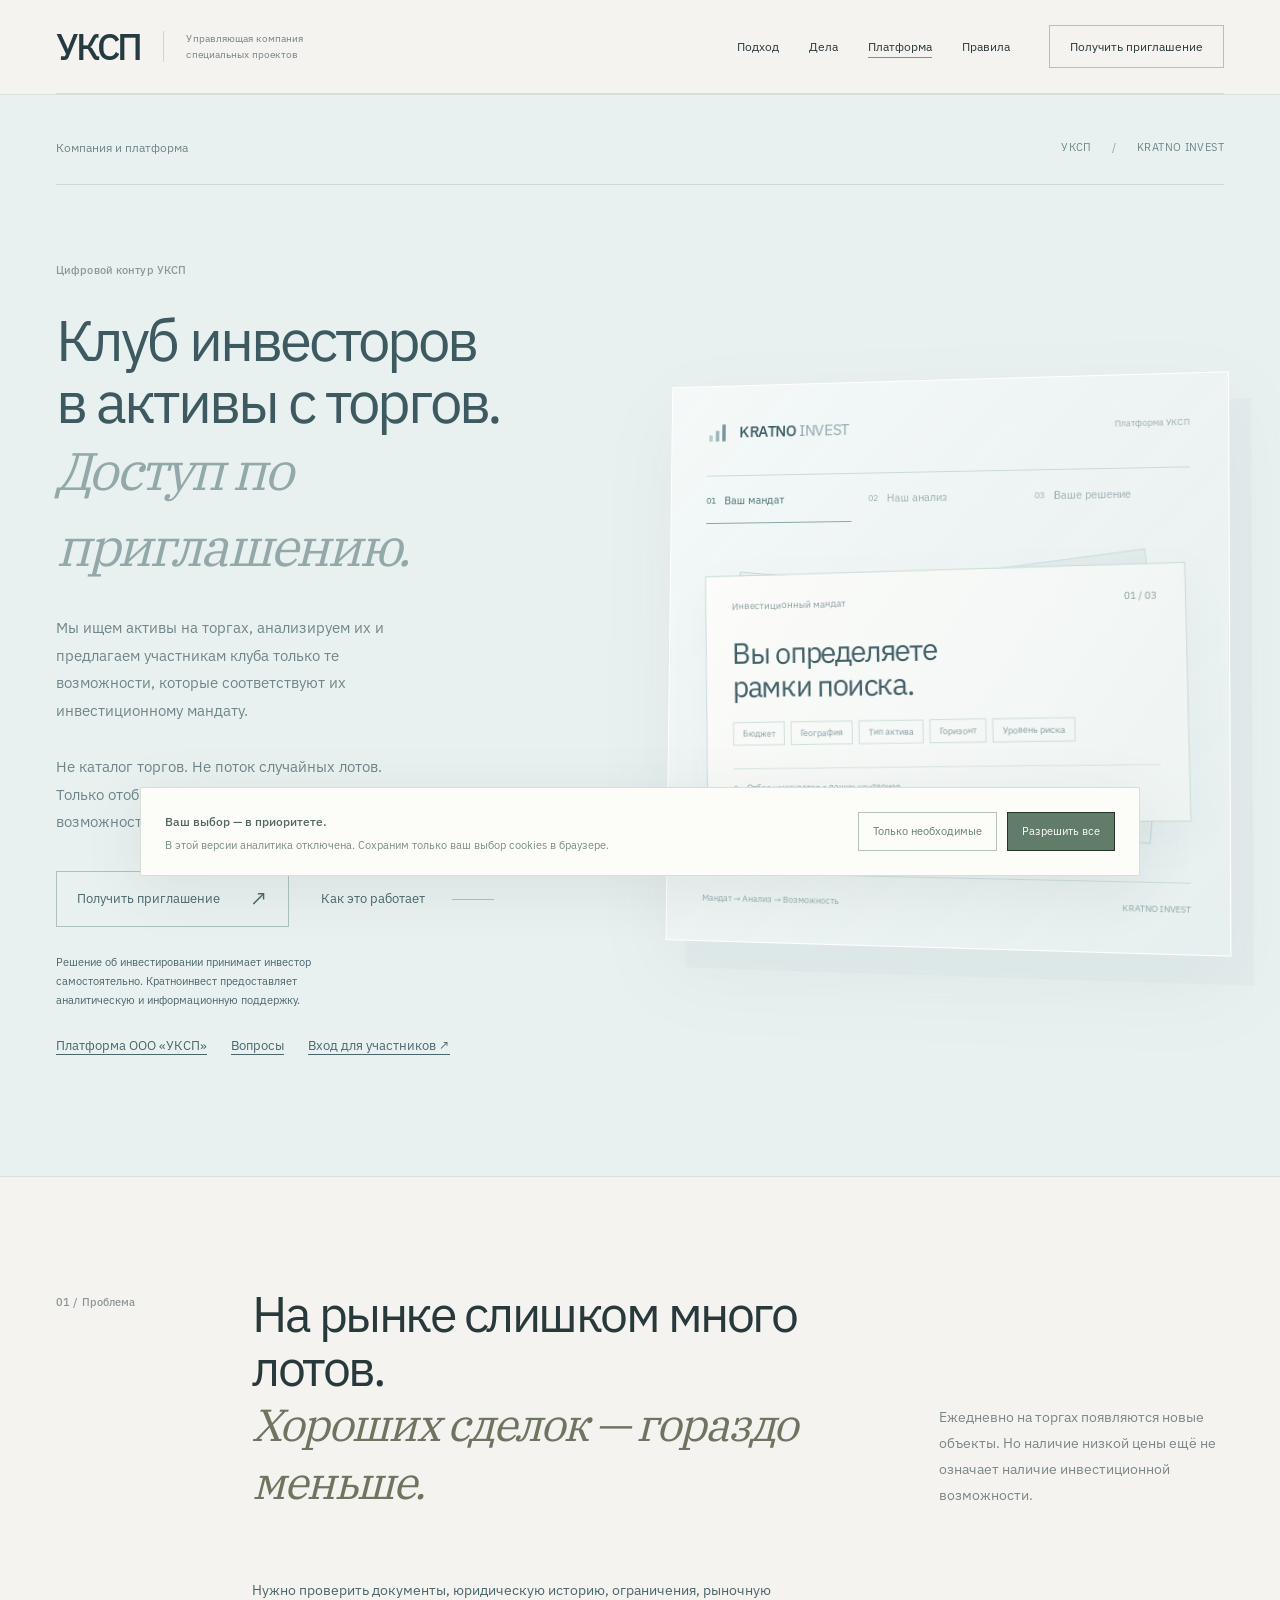
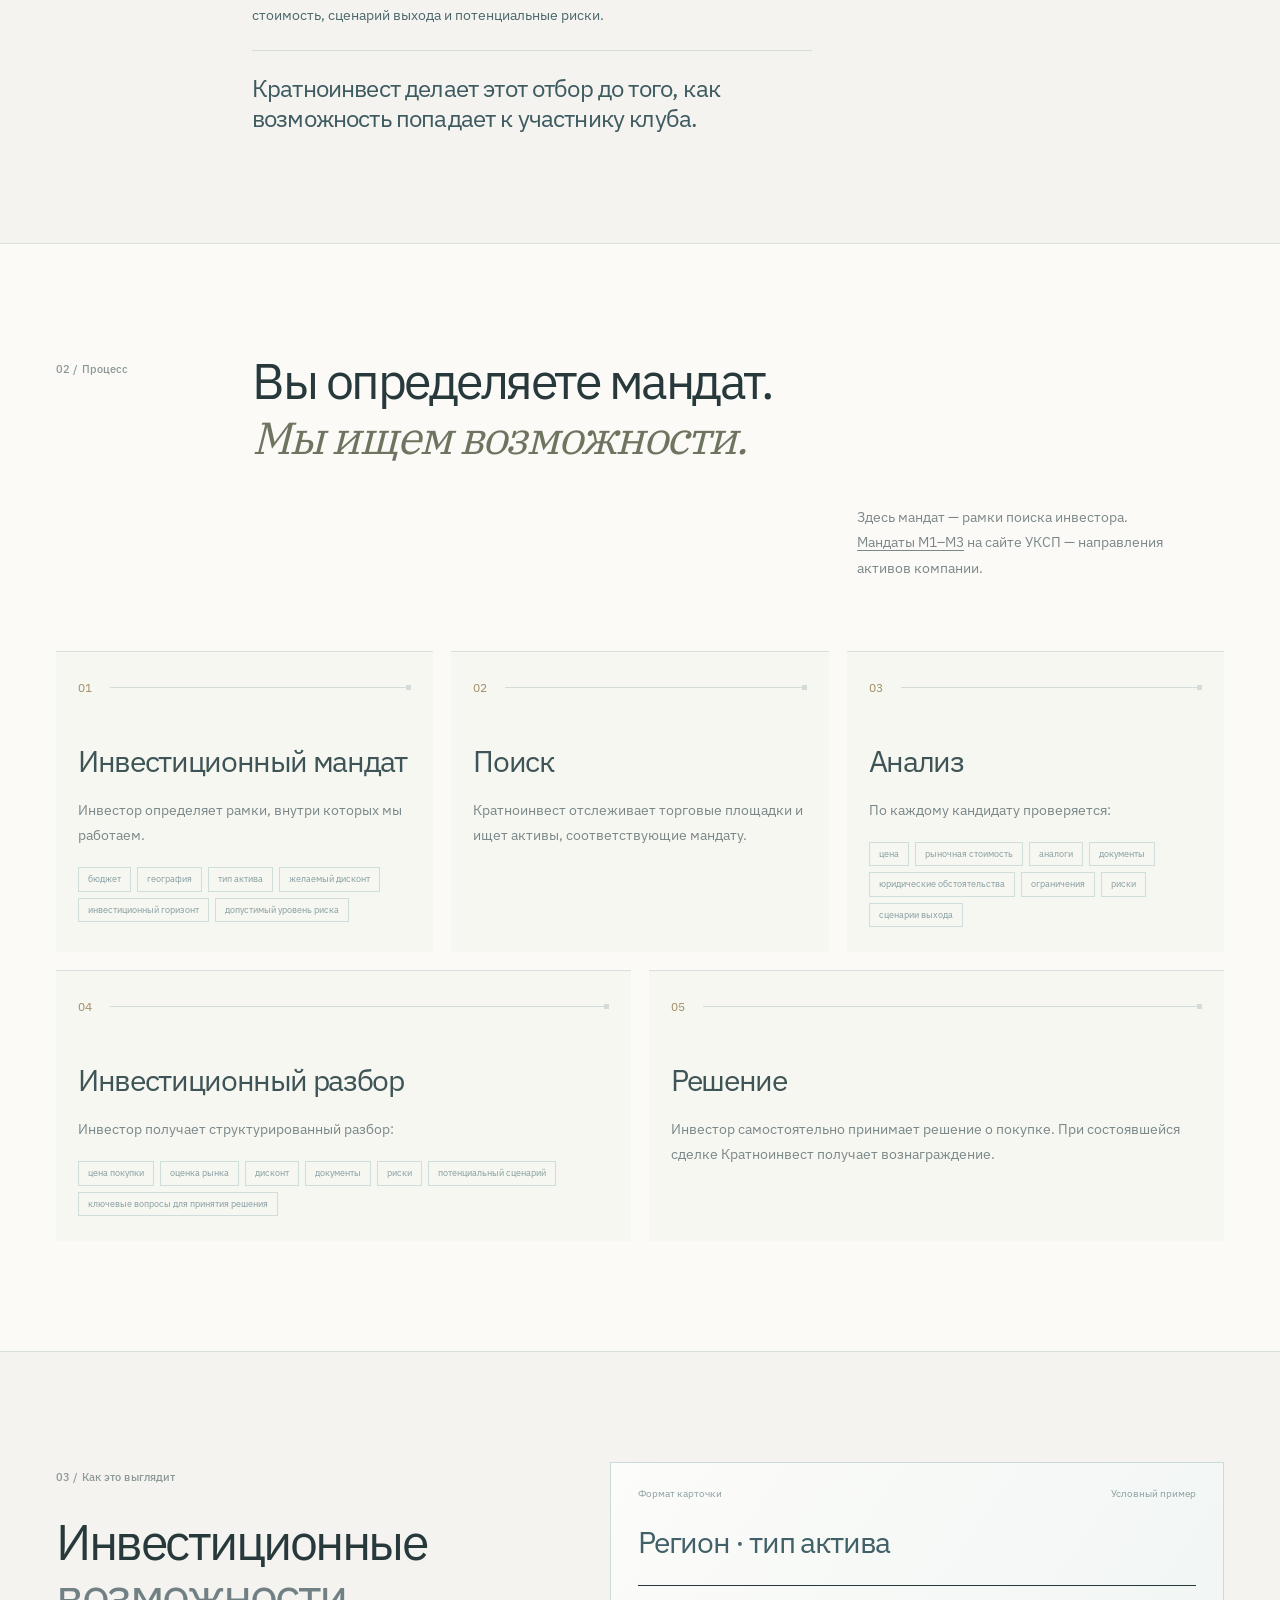
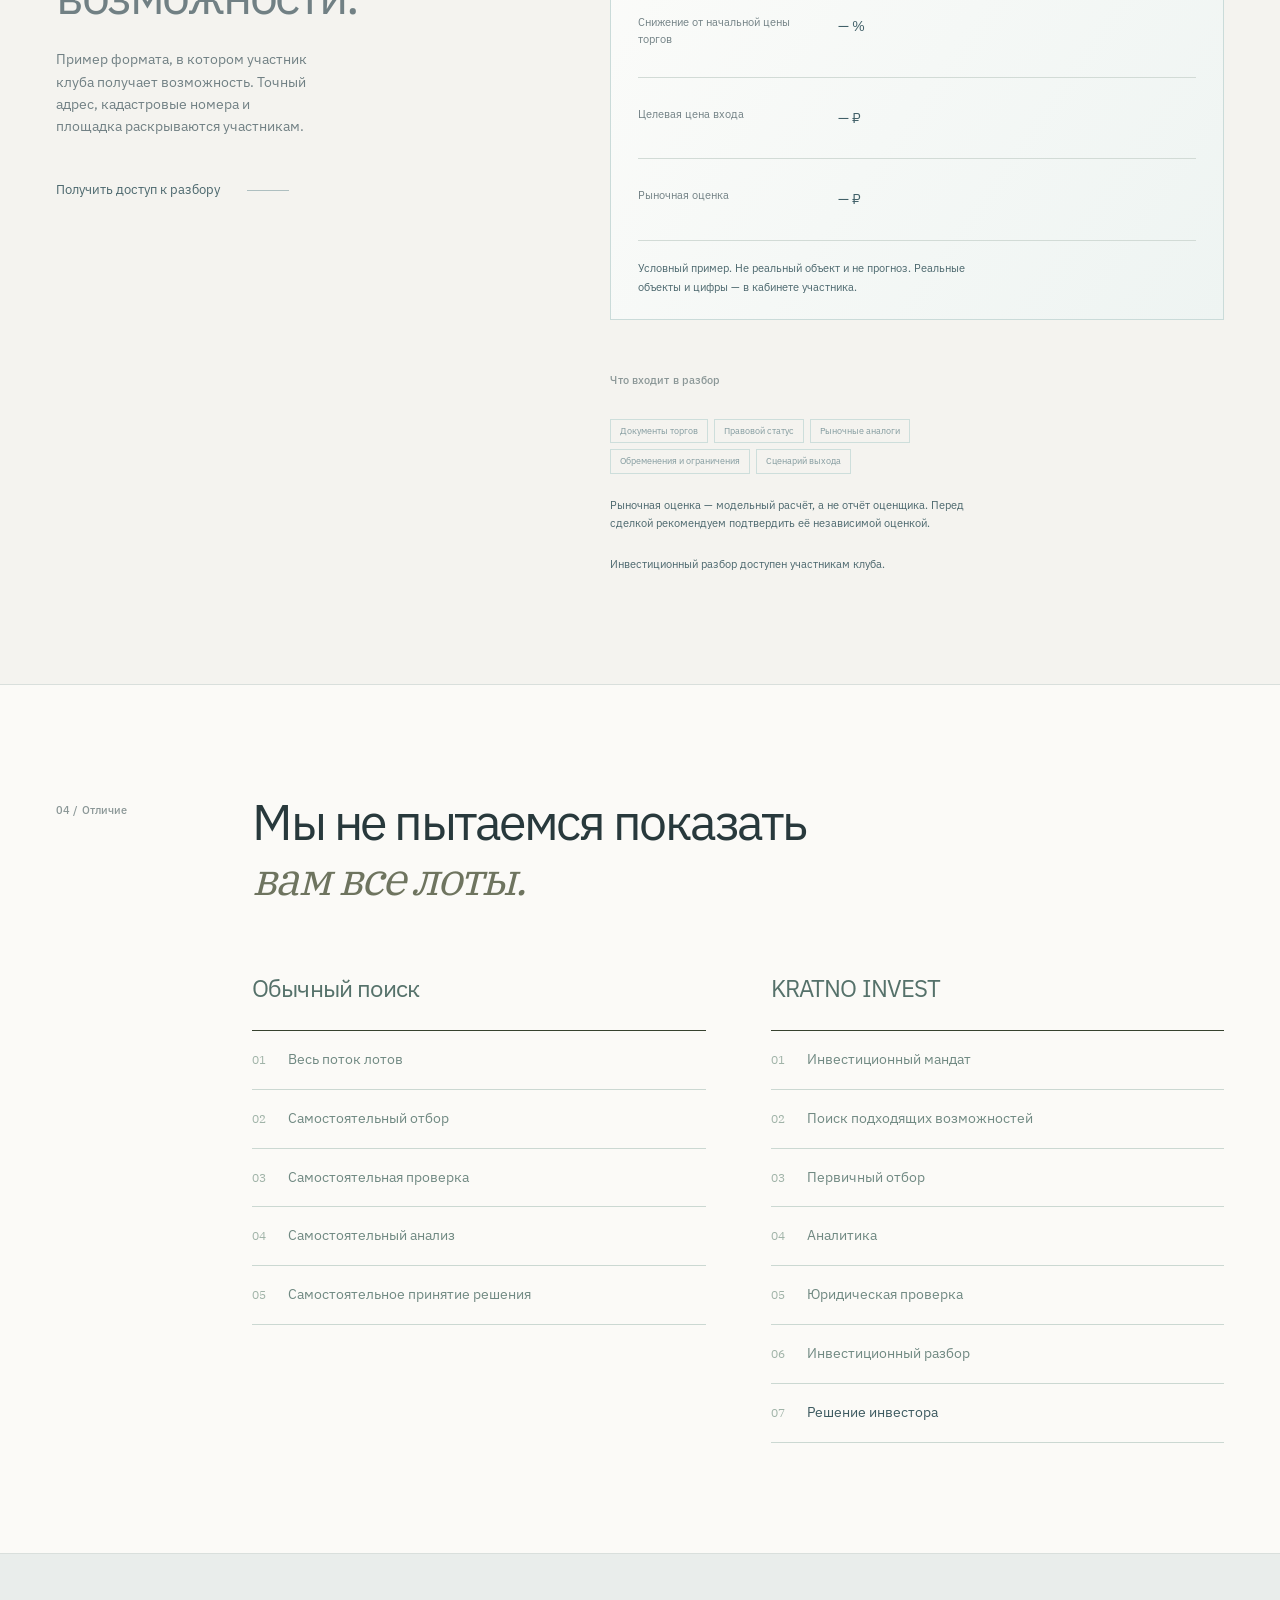
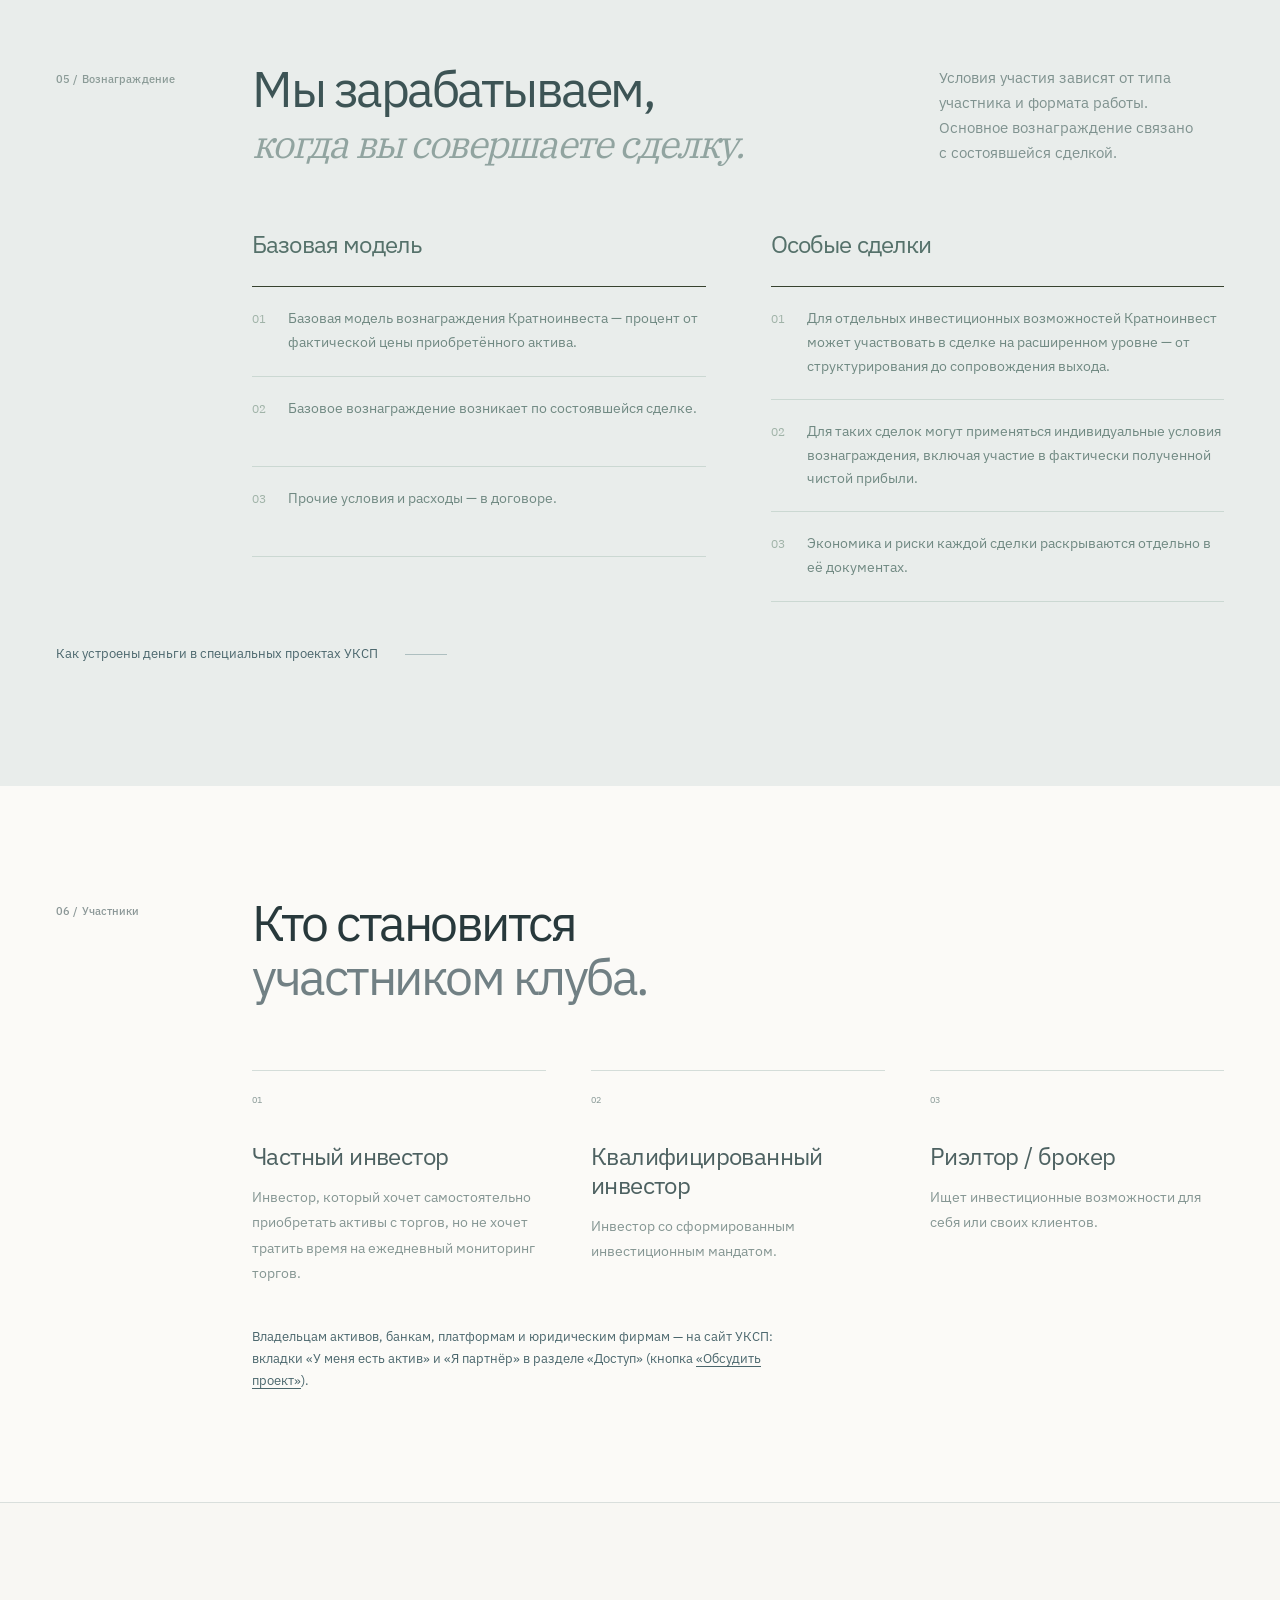
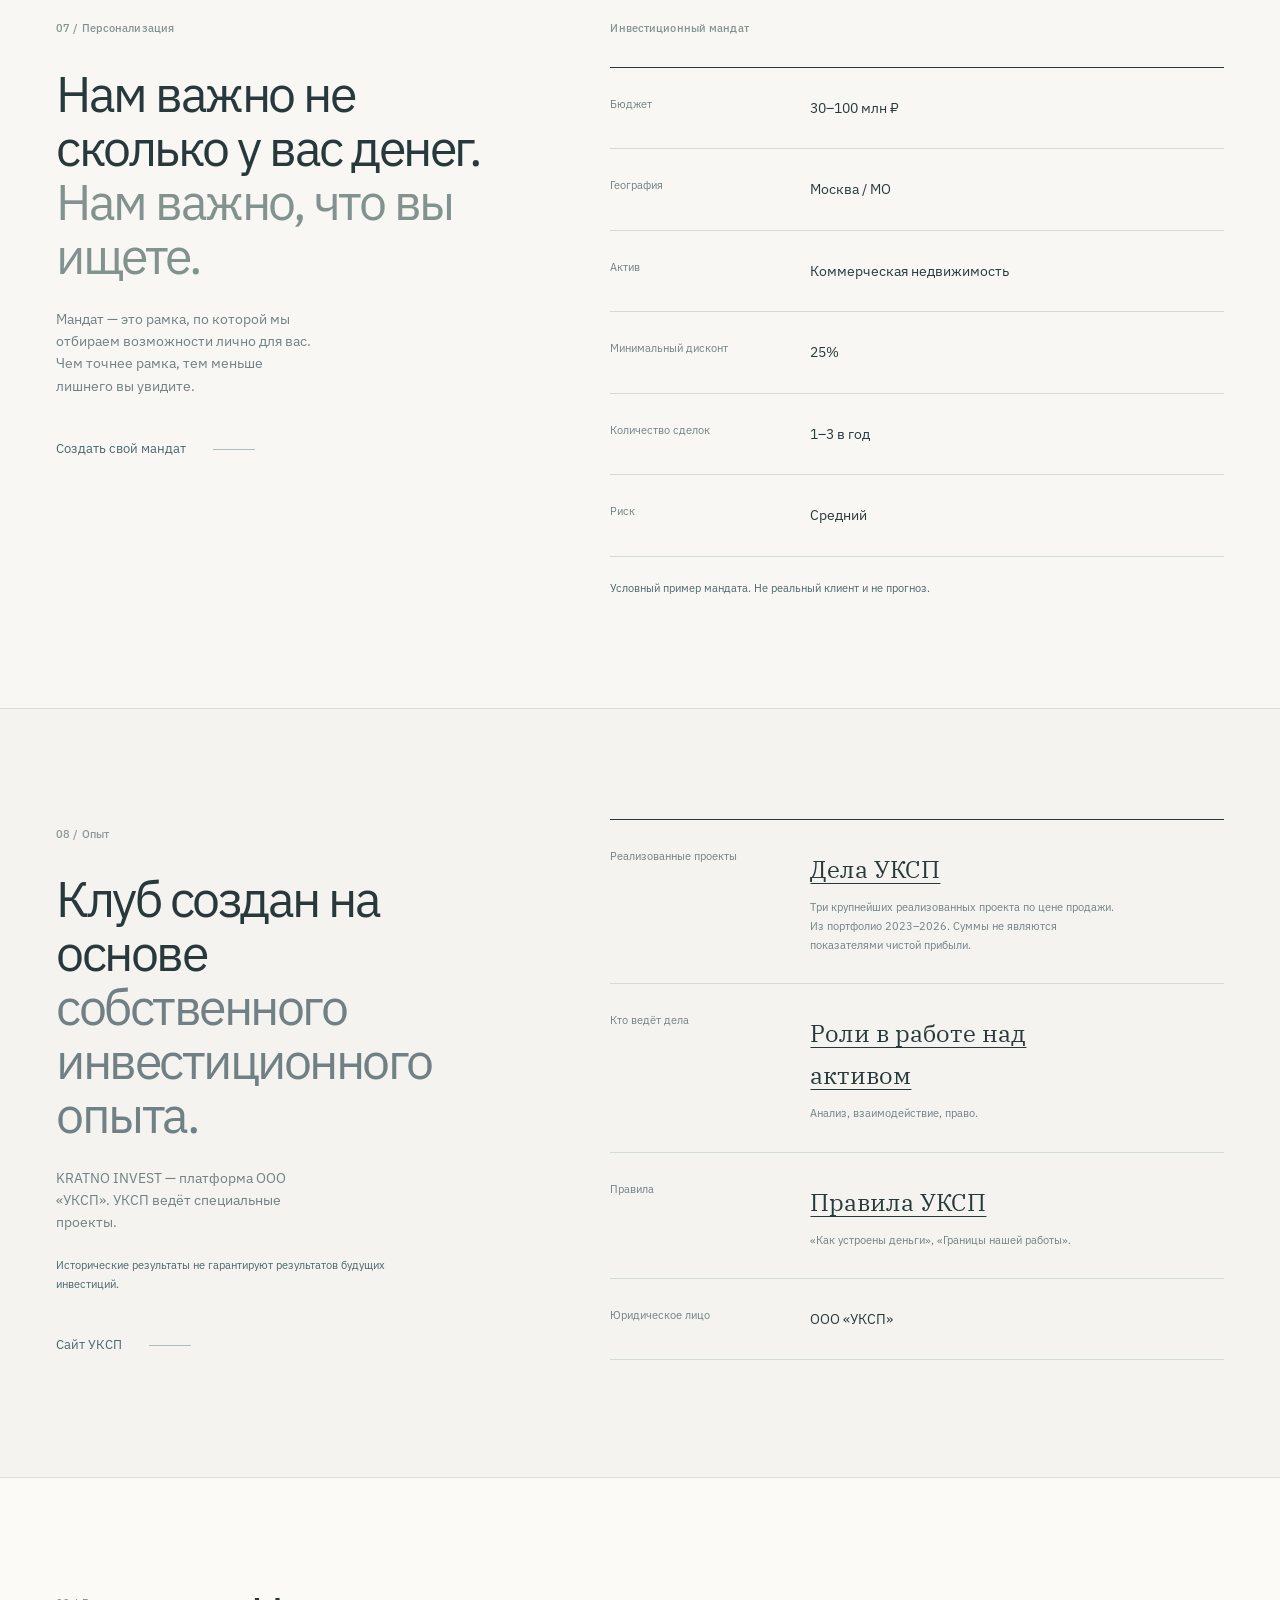
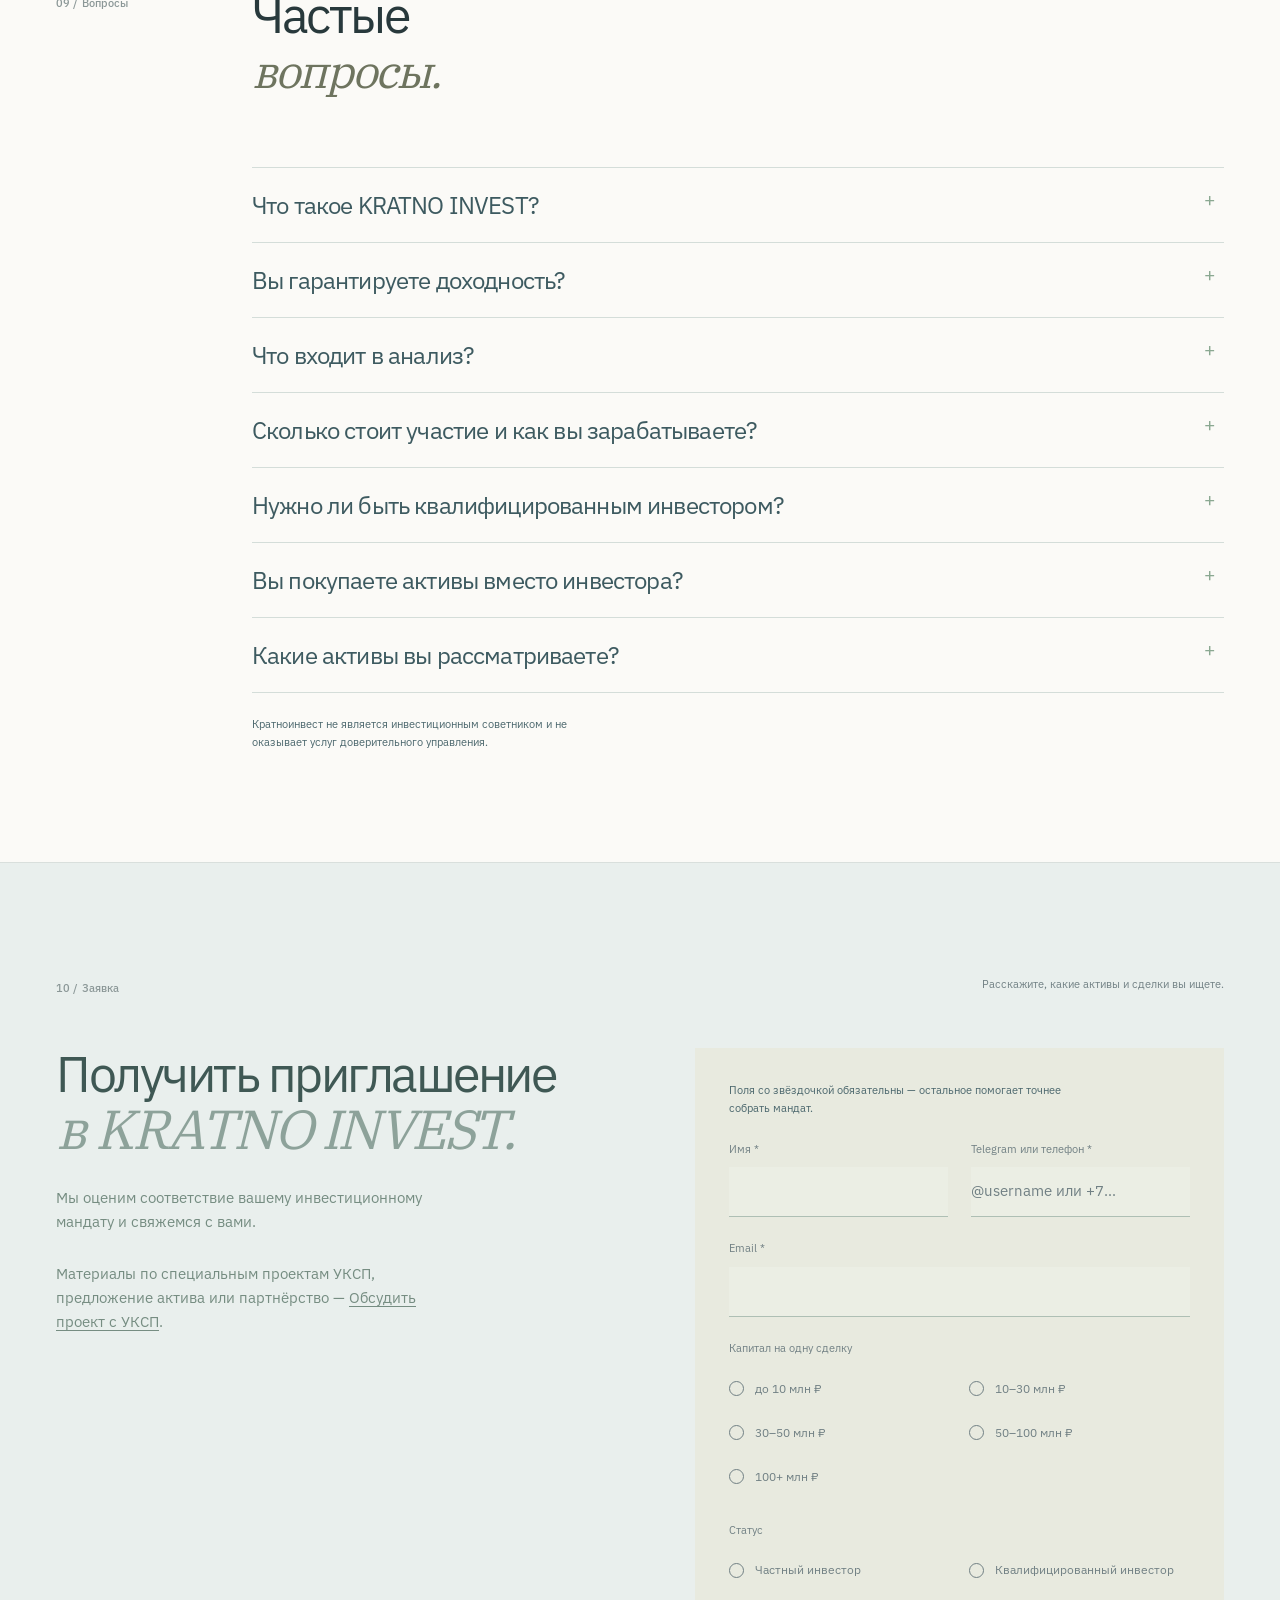
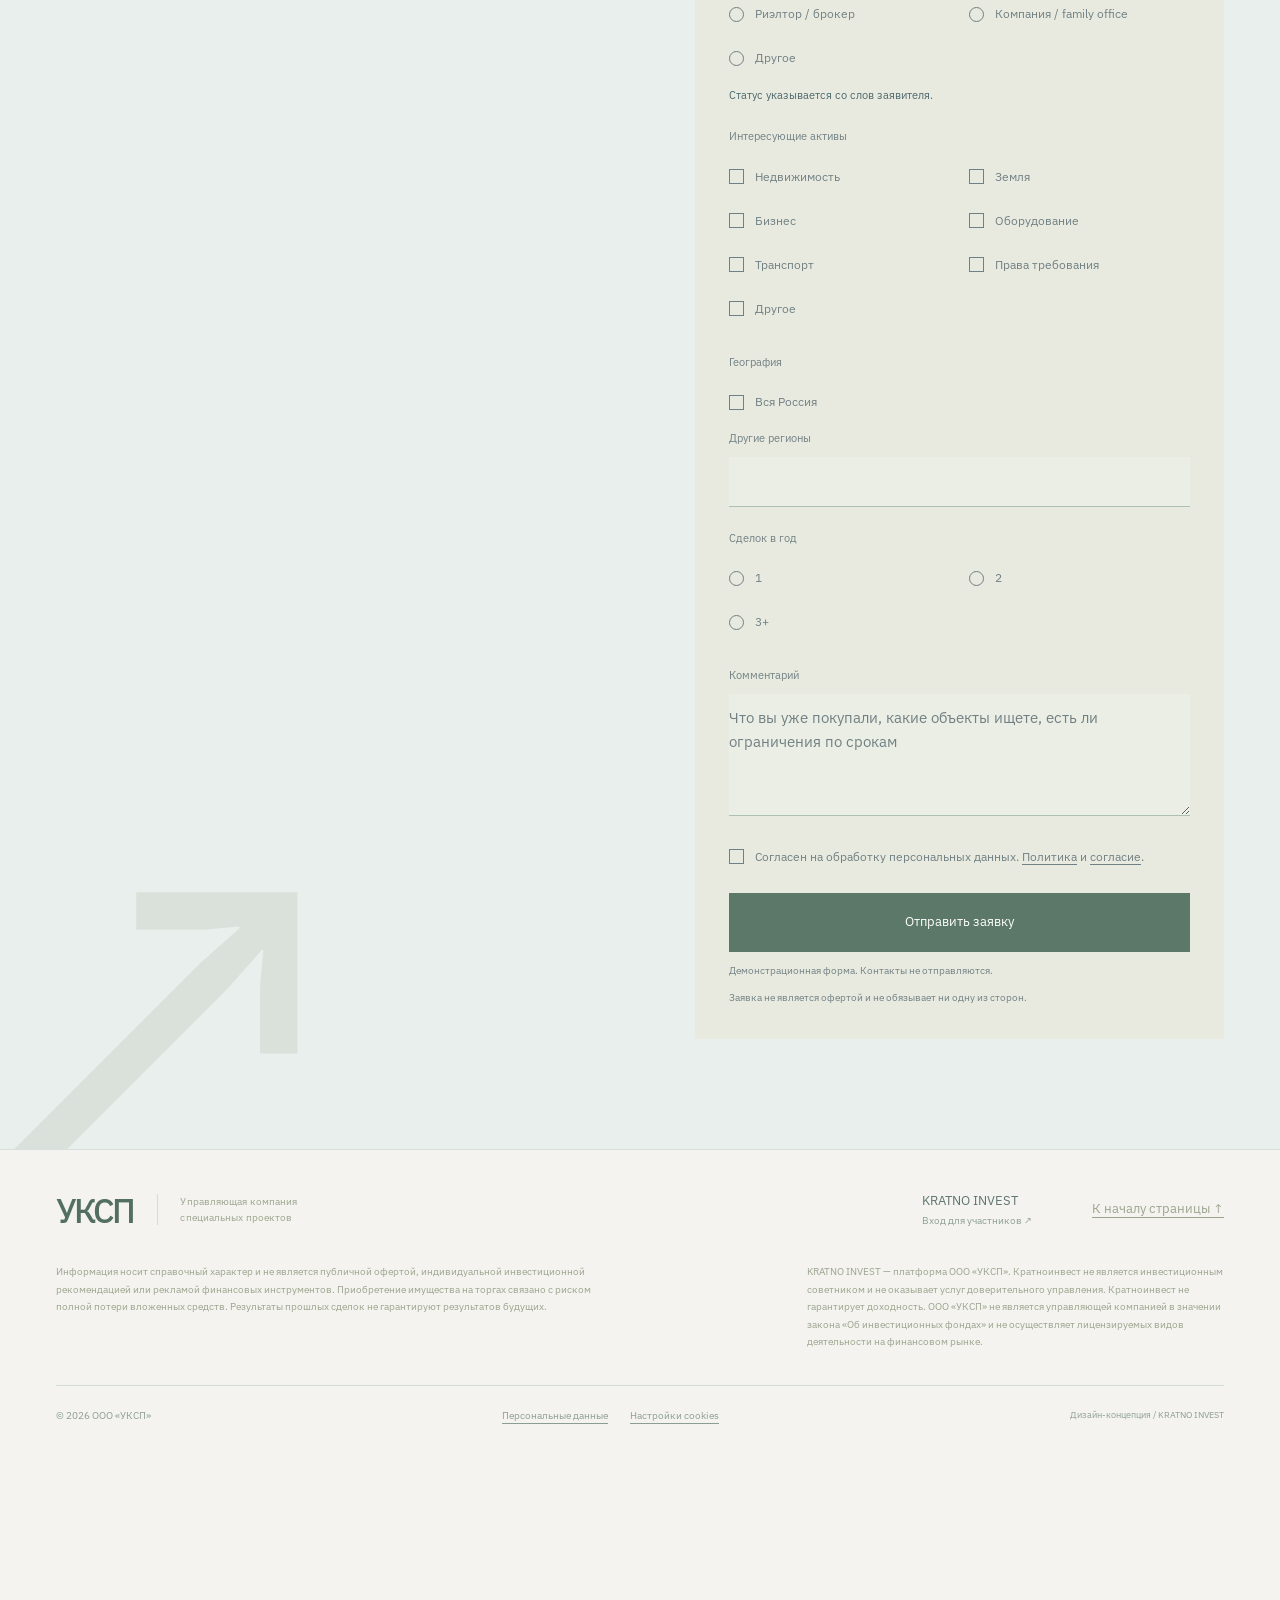
==== kratno.html @ 6c6bced7 "Страница KRATNO INVEST в дизайне УКСП и связь с главной kratno.html, kratno.css, kratno.js — лендинг" ====
<!doctype html>
<html lang="ru">
<head>
  <meta charset="utf-8">
  <meta name="viewport" content="width=device-width, initial-scale=1">
  <meta name="theme-color" content="#f4f3ef">
  <meta name="description" content="Клуб инвесторов: мы ищем активы на торгах, анализируем их и предлагаем участникам только те возможности, которые соответствуют их инвестиционному мандату.">
  <meta name="robots" content="noindex,nofollow">
  <meta property="og:title" content="KRATNO INVEST — клуб инвесторов в активы с торгов · платформа УКСП">
  <meta property="og:description" content="Не каталог торгов. Не поток случайных лотов. Только отобранные инвестиционные возможности.">
  <title>KRATNO INVEST — клуб инвесторов в активы с торгов · платформа УКСП</title>
  <link rel="icon" href="assets/favicon.svg" type="image/svg+xml">
  <link rel="preload" href="assets/fonts/plex-serif-regular.ttf" as="font" type="font/ttf" crossorigin>
  <link rel="preload" href="assets/fonts/plex-sans-regular.ttf" as="font" type="font/ttf" crossorigin>
  <link rel="stylesheet" href="styles.css">
  <link rel="stylesheet" href="concept.css">
  <link rel="stylesheet" href="architecture.css">
  <link rel="stylesheet" href="kratno.css">
  <noscript><style>@media(max-width:680px){.menu-toggle{display:none}.topbar{height:auto;min-height:0;flex-wrap:wrap}.topbar nav{display:grid;position:static}}</style></noscript>
  <script src="kratno.js" defer></script>
</head>
<body>
<a class="skip-link" href="#main">К содержанию</a>
<header class="page-top" id="top">
  <div class="wrap">
    <div class="topbar">
      <a class="brand" href="./" aria-label="УКСП — на главную"><span class="wordmark">УКСП</span><span class="brand-description">Управляющая компания<br>специальных проектов</span></a>
      <button class="menu-toggle" type="button" aria-expanded="false" aria-controls="navigation">Меню <span aria-hidden="true">+</span></button>
      <nav id="navigation" aria-label="Основная навигация">
        <a href="./#process">Подход</a><a href="./#cases">Дела</a><a href="kratno.html" aria-current="page">Платформа</a><a href="./#frame">Правила</a><a class="nav-access" href="#apply">Получить приглашение</a>
      </nav>
    </div>
  </div>
</header>
<main id="main">
<section id="intro" class="section platform-section k-hero" aria-labelledby="intro-title">
  <div class="wrap">
    <div class="platform-kicker"><span>Компания и платформа</span><span class="platform-family">УКСП <span aria-hidden="true">/</span> KRATNO INVEST</span></div>
    <div class="platform-layout">
      <div class="platform-copy">
        <p class="section-index">Цифровой контур УКСП</p>
        <h1 id="intro-title">Клуб инвесторов<br>в активы с торгов.<br><em>Доступ по приглашению.</em></h1>
        <p>Мы ищем активы на торгах, анализируем их и предлагаем участникам клуба только те возможности, которые соответствуют их инвестиционному мандату.</p>
        <p>Не каталог торгов. Не поток случайных лотов. Только отобранные инвестиционные возможности.</p>
        <div class="k-actions">
          <a class="platform-cta" href="#apply"><span>Получить приглашение</span><span aria-hidden="true">↗</span></a>
          <a class="text-link" href="#how">Как это работает <span class="link-line" aria-hidden="true"></span></a>
        </div>
        <p class="k-note">Решение об инвестировании принимает инвестор самостоятельно. Кратноинвест предоставляет аналитическую и информационную поддержку.</p>
        <div class="k-hero-links">
          <a class="plain-link" href="#behind">Платформа ООО «УКСП»</a>
          <a class="plain-link" href="#faq">Вопросы</a>
          <a class="plain-link" href="https://kratnoinvest.ru/login" target="_blank" rel="noopener noreferrer">Вход для участников ↗</a>
        </div>
      </div>
      <!-- Копия index.html:106-110. Два отличия: подпись документа #platform-document-title — абзац p, а не h3 (под h1 был бы пропуск уровня заголовков; стили — kratno.css, п. 2); у .platform-visual role="group" — у div без роли aria-label запрещён (ARIA 1.2) -->
      <div class="platform-visual" role="group" aria-label="Маршрут инвестора в KRATNO INVEST">
        <div class="platform-wordmark"><svg viewBox="0 0 48 48" aria-hidden="true"><rect x="5" y="29" width="8" height="14" rx="1"/><rect x="20" y="19" width="8" height="24" rx="1"/><rect x="35" y="5" width="8" height="38" rx="1"/></svg><span>KRATNO <span>INVEST</span></span><small>Платформа УКСП</small></div>
        <div class="platform-route" role="group" aria-label="Маршрут на платформе"><button type="button" data-platform-step="0" aria-pressed="true"><span>01</span> Ваш мандат</button><button type="button" data-platform-step="1" aria-pressed="false"><span>02</span> Наш анализ</button><button type="button" data-platform-step="2" aria-pressed="false"><span>03</span> Ваше решение</button></div>
        <div class="platform-stage" data-active="0"><div class="platform-depth depth-back" aria-hidden="true"></div><div class="platform-depth depth-middle" aria-hidden="true"></div><div class="platform-document"><div class="document-top"><span id="platform-document-type">Инвестиционный мандат</span><span id="platform-document-number">01 / 03</span></div><p id="platform-document-title">Вы определяете<br>рамки поиска.</p><div class="document-tags" id="platform-tags"><span>Бюджет</span><span>География</span><span>Тип актива</span><span>Горизонт</span><span>Уровень риска</span></div><div class="document-bottom"><span class="document-signal" aria-hidden="true"></span><span id="platform-document-note">Отбор начинается с ваших критериев</span></div></div></div>
        <div class="platform-bottom"><span>Мандат → Анализ → Возможность</span><span>KRATNO INVEST</span></div>
      </div>
    </div>
  </div>
</section>
<section id="problem" class="section">
  <div class="wrap">
    <div class="section-heading"><p class="section-index">01 / Проблема</p><h2>На рынке слишком много лотов.<br><em>Хороших сделок — гораздо меньше.</em></h2><p class="section-description">Ежедневно на торгах появляются новые объекты. Но наличие низкой цены ещё не означает наличие инвестиционной возможности.</p></div>
    <div class="k-statement">
      <p>Нужно проверить документы, юридическую историю, ограничения, рыночную стоимость, сценарий выхода и потенциальные риски.</p>
      <p class="k-lead">Кратноинвест делает этот отбор до того, как возможность попадает к участнику клуба.</p>
    </div>
  </div>
</section>
<section id="how" class="section process-section">
  <div class="wrap">
    <div class="section-heading"><p class="section-index">02 / Процесс</p><h2>Вы определяете мандат.<br><em>Мы ищем возможности.</em></h2><p class="section-description">Здесь мандат — рамки поиска инвестора. <a class="inline-link" href="./#mandates">Мандаты М1–М3</a> на сайте УКСП — направления активов компании.</p></div>
    <div class="process-grid k-five">
      <article class="process-step"><div class="step-top"><span>01</span><span class="step-track" aria-hidden="true"></span></div><h3>Инвестиционный мандат</h3><p>Инвестор определяет рамки, внутри которых мы работаем.</p><div class="document-tags"><span>бюджет</span><span>география</span><span>тип актива</span><span>желаемый дисконт</span><span>инвестиционный горизонт</span><span>допустимый уровень риска</span></div></article>
      <article class="process-step"><div class="step-top"><span>02</span><span class="step-track" aria-hidden="true"></span></div><h3>Поиск</h3><p>Кратноинвест отслеживает торговые площадки и ищет активы, соответствующие мандату.</p></article>
      <article class="process-step"><div class="step-top"><span>03</span><span class="step-track" aria-hidden="true"></span></div><h3>Анализ</h3><p>По каждому кандидату проверяется:</p><div class="document-tags"><span>цена</span><span>рыночная стоимость</span><span>аналоги</span><span>документы</span><span>юридические обстоятельства</span><span>ограничения</span><span>риски</span><span>сценарии выхода</span></div></article>
      <article class="process-step"><div class="step-top"><span>04</span><span class="step-track" aria-hidden="true"></span></div><h3>Инвестиционный разбор</h3><p>Инвестор получает структурированный разбор:</p><div class="document-tags"><span>цена покупки</span><span>оценка рынка</span><span>дисконт</span><span>документы</span><span>риски</span><span>потенциальный сценарий</span><span>ключевые вопросы для принятия решения</span></div></article>
      <article class="process-step"><div class="step-top"><span>05</span><span class="step-track" aria-hidden="true"></span></div><h3>Решение</h3><p>Инвестор самостоятельно принимает решение о покупке. При состоявшейся сделке Кратноинвест получает вознаграждение.</p></article>
    </div>
  </div>
</section>
<section id="format" class="section">
  <div class="wrap contour-layout">
    <div>
      <p class="section-index">03 / Как это выглядит</p>
      <h2>Инвестиционные<br><span class="muted">возможности.</span></h2>
      <p class="contour-note">Пример формата, в котором участник клуба получает возможность. Точный адрес, кадастровые номера и площадка раскрываются участникам.</p>
      <p class="k-more"><a class="text-link" href="#apply">Получить доступ к разбору <span class="link-line" aria-hidden="true"></span></a></p>
    </div>
    <div>
      <article class="k-lot" aria-label="Формат карточки возможности">
        <div class="document-top"><span>Формат карточки</span><span>Условный пример</span></div>
        <h3>Регион · тип актива</h3>
        <dl class="contour-table">
          <div><dt>Снижение от начальной цены торгов</dt><dd>— %</dd></div>
          <div><dt>Целевая цена входа</dt><dd>— ₽</dd></div>
          <div><dt>Рыночная оценка</dt><dd>— ₽</dd></div>
        </dl>
        <p class="k-note">Условный пример. Не реальный объект и не прогноз. Реальные объекты и цифры — в кабинете участника.</p>
      </article>
      <div class="k-review">
        <p class="section-index">Что входит в разбор</p>
        <div class="document-tags"><span>Документы торгов</span><span>Правовой статус</span><span>Рыночные аналоги</span><span>Обременения и ограничения</span><span>Сценарий выхода</span></div>
        <p class="k-note">Рыночная оценка — модельный расчёт, а не отчёт оценщика. Перед сделкой рекомендуем подтвердить её независимой оценкой.</p>
        <p class="k-note">Инвестиционный разбор доступен участникам клуба.</p>
      </div>
    </div>
  </div>
</section>
<section id="difference" class="section">
  <div class="wrap">
    <div class="section-heading"><p class="section-index">04 / Отличие</p><h2>Мы не пытаемся показать<br><em>вам все лоты.</em></h2></div>
    <div class="rules-grid k-chain">
      <div><h3>Обычный поиск</h3><ul><li><span>01</span>Весь поток лотов</li><li><span>02</span>Самостоятельный отбор</li><li><span>03</span>Самостоятельная проверка</li><li><span>04</span>Самостоятельный анализ</li><li><span>05</span>Самостоятельное принятие решения</li></ul></div>
      <div><h3>KRATNO INVEST</h3><ul><li><span>01</span>Инвестиционный мандат</li><li><span>02</span>Поиск подходящих возможностей</li><li><span>03</span>Первичный отбор</li><li><span>04</span>Аналитика</li><li><span>05</span>Юридическая проверка</li><li><span>06</span>Инвестиционный разбор</li><li class="k-final"><span>07</span>Решение инвестора</li></ul></div>
    </div>
  </div>
</section>
<section id="terms" class="section rules-section">
  <div class="wrap">
    <div class="rules-head"><p class="section-index">05 / Вознаграждение</p><h2>Мы зарабатываем,<br><span>когда вы совершаете сделку.</span></h2><p>Условия участия зависят от типа участника и формата работы. Основное вознаграждение связано с состоявшейся сделкой.</p></div>
    <div class="rules-grid">
      <div><h3>Базовая модель</h3><ul>
        <li><span>01</span>Базовая модель вознаграждения Кратноинвеста — процент от фактической цены приобретённого актива.</li>
        <li><span>02</span>Базовое вознаграждение возникает по состоявшейся сделке.</li>
        <li><span>03</span>Прочие условия и расходы — в договоре.</li>
      </ul></div>
      <div><h3>Особые сделки</h3><ul>
        <li><span>01</span>Для отдельных инвестиционных возможностей Кратноинвест может участвовать в сделке на расширенном уровне — от структурирования до сопровождения выхода.</li>
        <li><span>02</span>Для таких сделок могут применяться индивидуальные условия вознаграждения, включая участие в фактически полученной чистой прибыли.</li>
        <li><span>03</span>Экономика и риски каждой сделки раскрываются отдельно в её документах.</li>
      </ul></div>
    </div>
    <p class="k-more"><a class="text-link" href="./#frame">Как устроены деньги в специальных проектах УКСП <span class="link-line" aria-hidden="true"></span></a></p>
  </div>
</section>
<section id="who" class="section people-section">
  <div class="wrap">
    <div class="section-heading"><p class="section-index">06 / Участники</p><h2>Кто становится<br><span class="muted">участником клуба.</span></h2></div>
    <div class="people-grid">
      <article><span class="role-number">01</span><h3>Частный инвестор</h3><p>Инвестор, который хочет самостоятельно приобретать активы с торгов, но не хочет тратить время на ежедневный мониторинг торгов.</p></article>
      <article><span class="role-number">02</span><h3>Квалифицированный инвестор</h3><p>Инвестор со сформированным инвестиционным мандатом.</p></article>
      <article><span class="role-number">03</span><h3>Риэлтор / брокер</h3><p>Ищет инвестиционные возможности для себя или своих клиентов.</p></article>
    </div>
    <p class="k-route">Владельцам активов, банкам, платформам и юридическим фирмам — на сайт УКСП: вкладки «У меня есть актив» и «Я партнёр» в разделе «Доступ» (кнопка <a class="inline-link" href="./#access">«Обсудить проект»</a>).</p>
  </div>
</section>
<section id="mandate" class="section mandates-section">
  <div class="wrap contour-layout">
    <div>
      <p class="section-index">07 / Персонализация</p>
      <h2>Нам важно не сколько у вас денег.<br><span class="muted">Нам важно, что вы ищете.</span></h2>
      <p class="contour-note">Мандат — это рамка, по которой мы отбираем возможности лично для вас. Чем точнее рамка, тем меньше лишнего вы увидите.</p>
      <p class="k-more"><a class="text-link" href="#apply">Создать свой мандат <span class="link-line" aria-hidden="true"></span></a></p>
    </div>
    <div>
      <p class="section-index">Инвестиционный мандат</p>
      <dl class="contour-table">
        <div><dt>Бюджет</dt><dd>30–100 млн ₽</dd></div>
        <div><dt>География</dt><dd>Москва / МО</dd></div>
        <div><dt>Актив</dt><dd>Коммерческая недвижимость</dd></div>
        <div><dt>Минимальный дисконт</dt><dd>25%</dd></div>
        <div><dt>Количество сделок</dt><dd>1–3 в год</dd></div>
        <div><dt>Риск</dt><dd>Средний</dd></div>
      </dl>
      <p class="k-note">Условный пример мандата. Не реальный клиент и не прогноз.</p>
    </div>
  </div>
</section>
<section id="behind" class="section contour-section">
  <div class="wrap contour-layout">
    <div>
      <p class="section-index">08 / Опыт</p>
      <h2>Клуб создан на основе<br><span class="muted">собственного инвестиционного опыта.</span></h2>
      <p class="contour-note">KRATNO INVEST — платформа ООО «УКСП». УКСП ведёт специальные проекты.</p>
      <p class="k-note">Исторические результаты не гарантируют результатов будущих инвестиций.</p>
      <p class="k-more"><a class="text-link" href="./">Сайт УКСП <span class="link-line" aria-hidden="true"></span></a></p>
    </div>
    <dl class="contour-table">
      <div><dt>Реализованные проекты</dt><dd><a class="product-link" href="./#cases">Дела УКСП</a><span class="product-description">Три крупнейших реализованных проекта по цене продажи. Из портфолио 2023–2026. Суммы не являются показателями чистой прибыли.</span></dd></div>
      <div><dt>Кто ведёт дела</dt><dd><a class="product-link" href="./#people">Роли в работе над активом</a><span class="product-description">Анализ, взаимодействие, право.</span></dd></div>
      <div><dt>Правила</dt><dd><a class="product-link" href="./#frame">Правила УКСП</a><span class="product-description">«Как устроены деньги», «Границы нашей работы».</span></dd></div>
      <div><dt>Юридическое лицо</dt><dd>ООО «УКСП»</dd></div>
    </dl>
  </div>
</section>
<section id="faq" class="section">
  <div class="wrap">
    <div class="section-heading"><p class="section-index">09 / Вопросы</p><h2>Частые<br><em>вопросы.</em></h2></div>
    <div class="k-faq">
      <details name="faq"><summary><span>Что такое KRATNO INVEST?</span><span class="project-expand" aria-hidden="true">+</span></summary><p>Клуб инвесторов, участникам которого Кратноинвест предлагает отобранные инвестиционные возможности. KRATNO INVEST — платформа ООО «УКСП»: <a class="inline-link" href="#behind">кто стоит за платформой</a>.</p></details>
      <details name="faq"><summary><span>Вы гарантируете доходность?</span><span class="project-expand" aria-hidden="true">+</span></summary><p>Нет. Инвестиционное решение принимает сам инвестор.</p></details>
      <details name="faq"><summary><span>Что входит в анализ?</span><span class="project-expand" aria-hidden="true">+</span></summary><p>Цена, рыночная оценка, документы, юридические обстоятельства, риски и потенциальные сценарии выхода.</p></details>
      <details name="faq"><summary><span>Сколько стоит участие и как вы зарабатываете?</span><span class="project-expand" aria-hidden="true">+</span></summary><p>Условия участия зависят от типа участника и формата работы. Основное вознаграждение связано с состоявшейся сделкой. Базовая модель — процент от фактической цены покупки. Для отдельных сделок могут применяться дополнительные условия. Подробнее — в разделе <a class="inline-link" href="#terms">«Вознаграждение»</a>.</p></details>
      <details name="faq"><summary><span>Нужно ли быть квалифицированным инвестором?</span><span class="project-expand" aria-hidden="true">+</span></summary><p>Нет, если конкретный продукт или сделка не предусматривает иное. Требования определяются отдельно в зависимости от структуры продукта. Требования к статусу по специальным проектам УКСП — <a class="inline-link" href="./#access">на сайте УКСП</a>.</p></details>
      <details name="faq"><summary><span>Вы покупаете активы вместо инвестора?</span><span class="project-expand" aria-hidden="true">+</span></summary><p>Нет. Кратноинвест предоставляет информационную и аналитическую поддержку. Решение и совершение сделки остаются за инвестором. Специальные проекты УКСП ведутся по отдельным правилам — <a class="inline-link" href="./#frame">Правила УКСП</a>.</p></details>
      <details name="faq"><summary><span>Какие активы вы рассматриваете?</span><span class="project-expand" aria-hidden="true">+</span></summary><p>Недвижимость, земля, оборудование, транспорт, права требования и другие категории, если они соответствуют инвестиционному мандату и критериям клуба.</p></details>
    </div>
    <p class="k-note k-faq-note">Кратноинвест не является инвестиционным советником и не оказывает услуг доверительного управления.</p>
  </div>
</section>
<section id="apply" class="section access-section">
  <div class="wrap">
    <div class="access-top"><p class="section-index">10 / Заявка</p><span>Расскажите, какие активы и сделки вы ищете.</span></div>
    <div class="access-layout">
      <div class="access-intro">
        <h2>Получить приглашение<br><span class="muted">в KRATNO INVEST.</span></h2>
        <p>Мы оценим соответствие вашему инвестиционному мандату и свяжемся с вами.</p>
        <p>Материалы по специальным проектам УКСП, предложение актива или партнёрство — <a class="inline-link" href="./#access">Обсудить проект с УКСП</a>.</p>
      </div>
      <div class="access-form-container">
        <form id="apply-form" novalidate data-mode="demo">
          <p class="k-note k-first">Поля со звёздочкой обязательны — остальное помогает точнее собрать мандат.</p>
          <div class="form-fields">
            <div class="field"><label for="k-name">Имя *</label><input id="k-name" name="name" autocomplete="name" maxlength="120" required aria-describedby="k-name-error"><span class="field-error" id="k-name-error"></span></div>
            <div class="field"><label for="k-contact">Telegram или телефон *</label><input id="k-contact" name="contact" maxlength="120" placeholder="@username или +7…" required aria-describedby="k-contact-error"><span class="field-error" id="k-contact-error"></span></div>
            <div class="field"><label for="k-email">Email *</label><input id="k-email" name="email" type="email" autocomplete="email" maxlength="160" required aria-describedby="k-email-error"><span class="field-error" id="k-email-error"></span></div>
          </div>
          <fieldset class="k-choices"><legend>Капитал на одну сделку</legend><div class="k-grid">
            <label class="check-label"><input type="radio" name="capital_range" value="lt10"><span>до 10 млн ₽</span></label>
            <label class="check-label"><input type="radio" name="capital_range" value="10_30"><span>10–30 млн ₽</span></label>
            <label class="check-label"><input type="radio" name="capital_range" value="30_50"><span>30–50 млн ₽</span></label>
            <label class="check-label"><input type="radio" name="capital_range" value="50_100"><span>50–100 млн ₽</span></label>
            <label class="check-label"><input type="radio" name="capital_range" value="gt100"><span>100+ млн ₽</span></label>
          </div></fieldset>
          <fieldset class="k-choices"><legend>Статус</legend><div class="k-grid">
            <label class="check-label"><input type="radio" name="investor_type" value="private"><span>Частный инвестор</span></label>
            <label class="check-label"><input type="radio" name="investor_type" value="qualified"><span>Квалифицированный инвестор</span></label>
            <label class="check-label"><input type="radio" name="investor_type" value="realtor"><span>Риэлтор / брокер</span></label>
            <label class="check-label"><input type="radio" name="investor_type" value="company"><span>Компания / family office</span></label>
            <label class="check-label"><input type="radio" name="investor_type" value="other"><span>Другое</span></label>
          </div><p class="k-note">Статус указывается со слов заявителя.</p></fieldset>
          <fieldset class="k-choices"><legend>Интересующие активы</legend><div class="k-grid">
            <label class="check-label"><input type="checkbox" name="asset_types" value="Недвижимость"><span>Недвижимость</span></label>
            <label class="check-label"><input type="checkbox" name="asset_types" value="Земля"><span>Земля</span></label>
            <label class="check-label"><input type="checkbox" name="asset_types" value="Бизнес"><span>Бизнес</span></label>
            <label class="check-label"><input type="checkbox" name="asset_types" value="Оборудование"><span>Оборудование</span></label>
            <label class="check-label"><input type="checkbox" name="asset_types" value="Транспорт"><span>Транспорт</span></label>
            <label class="check-label"><input type="checkbox" name="asset_types" value="Права требования"><span>Права требования</span></label>
            <label class="check-label"><input type="checkbox" name="asset_types" value="Другое"><span>Другое</span></label>
          </div></fieldset>
          <fieldset class="k-choices"><legend>География</legend><div class="k-grid">
            <label class="check-label"><input type="checkbox" name="geography" value="Вся Россия"><span>Вся Россия</span></label>
          </div><div class="field"><label for="k-regions">Другие регионы</label><input id="k-regions" name="regions" maxlength="300"></div></fieldset>
          <fieldset class="k-choices"><legend>Сделок в год</legend><div class="k-grid">
            <label class="check-label"><input type="radio" name="deals_per_year" value="1"><span>1</span></label>
            <label class="check-label"><input type="radio" name="deals_per_year" value="2"><span>2</span></label>
            <label class="check-label"><input type="radio" name="deals_per_year" value="3+"><span>3+</span></label>
          </div></fieldset>
          <div class="form-fields k-one"><div class="field"><label for="k-comment">Комментарий</label><textarea id="k-comment" name="comment" rows="4" maxlength="2000" placeholder="Что вы уже покупали, какие объекты ищете, есть ли ограничения по срокам"></textarea></div></div>
          <div class="honeypot" aria-hidden="true"><label for="k-website">Сайт</label><input id="k-website" name="website" tabindex="-1" autocomplete="off"></div>
          <div class="check-label"><input id="k-consent" name="consent" type="checkbox" value="1" aria-required="true" aria-describedby="k-consent-error"><span><label for="k-consent">Согласен на обработку персональных данных.</label> <button class="inline-link" type="button" data-dialog="privacy">Политика</button> и <button class="inline-link" type="button" data-dialog="consent">согласие</button>.</span></div><span class="field-error" id="k-consent-error"></span>
          <button class="submit-button" type="submit" id="k-submit" disabled>Отправить заявку</button>
          <p class="form-demo-note">Демонстрационная форма. Контакты не отправляются.</p>
          <p class="form-demo-note">Заявка не является офертой и не обязывает ни одну из сторон.</p>
          <div class="form-result" id="k-result" role="status" tabindex="-1" hidden></div>
        </form>
      </div>
    </div>
  </div>
</section>
</main>
<footer><div class="wrap">
  <div class="footer-top"><a class="brand footer-brand" href="./" aria-label="УКСП — на главную"><span class="wordmark">УКСП</span><span class="brand-description">Управляющая компания<br>специальных проектов</span></a><a class="footer-platform" href="https://kratnoinvest.ru/login" target="_blank" rel="noopener noreferrer">KRATNO INVEST <span>Вход для участников ↗</span></a><a class="plain-link" href="#top">К началу страницы ↑</a></div>
  <div class="footer-body"><p>Информация носит справочный характер и не является публичной офертой, индивидуальной инвестиционной рекомендацией или рекламой финансовых инструментов. Приобретение имущества на торгах связано с риском полной потери вложенных средств. Результаты прошлых сделок не гарантируют результатов будущих.</p><p>KRATNO INVEST — платформа ООО «УКСП». Кратноинвест не является инвестиционным советником и не оказывает услуг доверительного управления. Кратноинвест не гарантирует доходность. ООО «УКСП» не является управляющей компанией в значении закона «Об инвестиционных фондах» и не осуществляет лицензируемых видов деятельности на финансовом рынке.</p></div>
  <div class="footer-bottom"><span>© 2026 ООО «УКСП»</span><div><button class="plain-link" data-dialog="privacy" type="button">Персональные данные</button><button class="plain-link" id="cookie-settings" type="button">Настройки cookies</button></div><span class="preview-status">Дизайн-концепция / KRATNO INVEST</span></div>
</div></footer>
<aside class="cookie" id="cookie" aria-label="Настройки cookies" hidden><div><b>Ваш выбор — в приоритете.</b><p>В этой версии аналитика отключена. Сохраним только ваш выбор cookies в браузере.</p></div><div class="cookie-actions"><button type="button" data-cookie="essential">Только необходимые</button><button type="button" data-cookie="all">Разрешить все</button></div></aside>
<dialog id="info-dialog" aria-labelledby="dialog-title"><div class="dialog-top"><span>УКСП / Информация</span><button id="dialog-close" type="button" aria-label="Закрыть окно">×</button></div><h2 id="dialog-title"></h2><div id="dialog-content"></div></dialog>
<noscript><div class="noscript-note">Для настроек и демонстрации формы включите JavaScript.</div></noscript>
</body>
</html>
---- styles.css ----
@font-face{font-family:Plex Sans;src:url('assets/fonts/plex-sans-regular.ttf') format('truetype');font-weight:400;font-display:swap}
@font-face{font-family:Plex Sans;src:url('assets/fonts/plex-sans-medium.ttf') format('truetype');font-weight:500 700;font-display:swap}
@font-face{font-family:Plex Serif;src:url('assets/fonts/plex-serif-regular.ttf') format('truetype');font-weight:400;font-display:swap}
@font-face{font-family:Plex Serif;src:url('assets/fonts/plex-serif-medium.ttf') format('truetype');font-weight:500 700;font-display:swap}
:root{--deep:#10222b;--deep-surface:#15303a;--deep-line:#244652;--bone:#e9e4da;--bone-muted:#a9b9bc;--copper:#c58a55;--copper-ink:#8c5a2b;--paper:#e3e6e5;--surface:#f3f5f4;--ink:#131b21;--muted:#5a6a73;--line:#bfc7c6;--serif:'Plex Serif',Georgia,serif;--sans:'Plex Sans',Arial,sans-serif}
*{box-sizing:border-box}html{scroll-behavior:smooth;scroll-padding-top:28px;-webkit-text-size-adjust:100%}body{margin:0;background:var(--paper);color:var(--ink);font-family:var(--sans);font-size:16px;line-height:1.6;font-variant-numeric:tabular-nums;-webkit-font-smoothing:antialiased}::selection{background:var(--copper);color:var(--deep)}button,input,textarea{font:inherit}button,a,input,textarea{-webkit-tap-highlight-color:transparent}button{cursor:pointer;color:inherit}a{color:inherit;text-decoration:none}button{border-radius:0}button:disabled{cursor:wait}button:focus-visible,a:focus-visible,summary:focus-visible,input:focus-visible,textarea:focus-visible,[tabindex]:focus-visible{outline:2px solid var(--copper-ink);outline-offset:5px}.hero :focus-visible,.rules-section :focus-visible{outline-color:var(--copper)}h1,h2,h3,h4,p{margin:0}h1,h2,h3{font-family:var(--serif);font-weight:400}h2{font-size:clamp(34px,3.35vw,50px);line-height:1.14;letter-spacing:-.035em}h3{font-size:27px;line-height:1.25;letter-spacing:-.025em}p{max-width:66ch}svg{display:block}button[hidden],[hidden]{display:none!important}.wrap{max-width:1560px;width:calc(100% - 128px);margin-inline:auto}.muted{color:var(--muted)}.accent{color:var(--copper)}.sr-only{position:absolute;width:1px;height:1px;padding:0;overflow:hidden;clip:rect(0,0,0,0);white-space:nowrap;border:0}.skip-link{position:fixed;top:-80px;left:24px;z-index:30;background:var(--bone);padding:12px 24px;color:var(--ink)}.skip-link:focus{top:12px}.small-label,.section-index{font-size:13px;font-weight:500}.plain-link{border:0;background:none;padding:0;text-decoration:underline;text-underline-offset:4px;font-size:13px}.text-link{font-size:14px;font-weight:500;display:inline-flex;align-items:center;gap:24px;padding-block:8px}.link-line{width:42px;height:1px;background:currentColor;transition:width .2s}.text-link:hover .link-line{width:60px}.inline-link{border:0;background:none;padding:0;font:inherit;text-decoration:underline;text-underline-offset:3px}
/* Opening spread */
.hero{background:var(--deep);color:var(--bone)}.topbar{min-height:106px;border-bottom:1px solid var(--deep-line);display:flex;align-items:center;justify-content:space-between;gap:36px}.brand{display:inline-flex;align-items:center;gap:24px;flex-shrink:0}.wordmark{font-family:var(--serif);font-size:43px;line-height:1;letter-spacing:-.065em}.brand-description{font-size:11px;line-height:1.45;color:var(--bone-muted);border-left:1px solid var(--deep-line);padding-left:22px}.topbar nav{display:flex;gap:27px;align-items:center;font-size:13px}.topbar nav a{padding-block:8px;transition:color .2s}.topbar nav a:hover{color:var(--copper)}.topbar .nav-access{margin-left:8px;border-bottom:1px solid var(--copper)}.menu-toggle{display:none}.hero-intro{display:grid;grid-template-columns:minmax(0,1fr) 280px;gap:60px;align-items:end;padding:58px 0 49px}.hero h1{font-size:clamp(50px,5.3vw,86px);line-height:1.045;letter-spacing:-.045em}.hero h1>span{color:var(--copper)}.hero-aside{padding-bottom:8px}.small-label{color:var(--bone);display:block;margin-bottom:18px}.hero-aside p{color:var(--bone-muted);font-size:14px;line-height:1.65;margin-bottom:24px}.hero-aside .text-link{color:var(--bone)}.chart-heading{font-size:12px;display:flex;justify-content:space-between;gap:20px;color:var(--bone-muted);border-top:1px solid var(--deep-line);padding:17px 0 23px}.chart-caption{color:var(--bone-muted)}.chart{--step:29px;--first:25px;position:relative;height:241px}.chart-columns{display:grid;grid-template-columns:repeat(6,1fr);height:100%;border-left:1px solid var(--deep-line)}.chart-period{position:relative;border-right:1px solid var(--deep-line);height:210px}.chart-period:after{content:'';position:absolute;left:0;right:0;top:calc(var(--first) + var(--i)*var(--step));height:calc(186px - var(--first) - var(--i)*var(--step));background:rgba(233,228,218,.025)}.price-label{position:absolute;top:calc(var(--first) + var(--i)*var(--step) - 29px);left:16px;font-family:var(--serif);font-size:20px;line-height:1;color:var(--bone)}.price-label>span{font-family:var(--sans);font-size:11px;margin-left:2px;color:var(--bone-muted)}.rung{position:absolute;z-index:2;left:0;right:-1px;top:calc(var(--first) + var(--i)*var(--step));border-top:2px solid var(--bone);height:var(--step);border-right:2px solid var(--bone)}.chart-period:last-child .rung{border-right:0}.period-label{position:absolute;top:208px;left:16px;font-size:12px;color:var(--bone-muted);display:flex;gap:13px;align-items:center}.period-label>span{font-size:10px;white-space:nowrap}.land-line{position:absolute;z-index:3;left:0;right:0;top:calc(var(--first) + 3.4*var(--step));border-top:1px dashed var(--copper);pointer-events:none}.land-line>span{position:absolute;right:12px;bottom:8px;background:var(--deep);padding:0 5px;font-size:11px;color:var(--copper)}.entry-mark{position:absolute;z-index:4;left:50%;top:calc(var(--first) + 4*var(--step) + 1px)}.entry-dot{display:block;width:11px;height:11px;border-radius:50%;background:var(--copper);transform:translate(-50%,-50%)}.entry-dot:after{content:'';position:absolute;inset:-8px;border:1px solid var(--copper);border-radius:50%;opacity:.6}.entry-label{position:absolute;top:15px;left:-25px;font-size:12px;color:var(--copper)}.entry-period .period-label{color:var(--copper)}.hero-bottom{display:grid;grid-template-columns:1.8fr 1fr 1fr 1.2fr;gap:38px;align-items:center;padding:24px 0 34px;border-top:1px solid var(--deep-line)}.scheme{font-size:11px;color:var(--bone-muted);line-height:1.65;max-width:45ch}.hero-stat{border-left:1px solid var(--deep-line);padding-left:26px;display:flex;gap:16px;align-items:center}.stat-value{font-family:var(--serif);font-size:38px;line-height:1;white-space:nowrap;letter-spacing:-.04em}.stat-value>span{font-size:21px}.hero-stat p{font-size:10px;line-height:1.5;color:var(--bone-muted)}
/* Editorial grid */
.section{padding:100px 0;border-bottom:1px solid var(--line)}.section-heading{display:grid;grid-template-columns:180px minmax(0,1fr) 310px;gap:36px;align-items:start;margin-bottom:57px}.section-index{color:var(--muted);padding-top:7px;white-space:nowrap}.section-description{font-size:14px;line-height:1.65;color:var(--muted);align-self:end;padding-bottom:3px}.process-section{padding-top:86px;padding-bottom:86px}.process-grid{display:grid;grid-template-columns:repeat(4,1fr)}.process-step{padding:0 30px;border-left:1px solid var(--line)}.process-step:first-child{padding-left:0;border-left:0}.process-step:last-child{padding-right:0}.step-top{display:flex;align-items:center;gap:18px;margin-bottom:24px;color:var(--copper-ink);font-family:var(--serif);font-size:16px}.step-track{display:block;flex:1;height:1px;background:var(--line);position:relative}.step-track:after{content:'';position:absolute;right:0;top:-2px;width:5px;height:5px;background:var(--line)}.process-step h3{margin-bottom:18px}.process-step p{font-size:13px;line-height:1.7;color:var(--muted);min-height:133px}.step-foot{display:block;margin-top:26px;font-size:11px;color:var(--muted)}
/* Register */
.cases-section{background:var(--surface)}.sieve-panel{border-top:1px solid var(--line);border-bottom:1px solid var(--line);padding:20px 0;margin-bottom:39px}.sieve-top{display:flex;align-items:center;justify-content:space-between;margin-bottom:19px;gap:20px;font-size:13px}.demo-label{font-size:11px;color:var(--muted)}.sieve{display:grid;grid-template-columns:repeat(240,minmax(0,1fr));gap:2px;height:20px;width:100%;margin-bottom:17px}.sieve span{background:#cbd2d0}.sieve span.checked{background:#7b8d91}.sieve span.bid{background:var(--ink)}.sieve span.deal{background:var(--copper-ink)}.sieve-bottom{display:flex;align-items:center;gap:30px;font-size:12px;color:var(--muted)}.sieve-bottom .plain-link{margin-left:auto;font-size:11px}.sieve-stat{display:flex;align-items:center;gap:7px}.sieve-stat b{color:var(--ink);font-weight:500}.legend-dot{display:inline-block;width:5px;height:9px;background:#cbd2d0;margin-right:2px}.legend-dot.checked{background:#7b8d91}.legend-dot.bid{background:var(--ink)}.legend-dot.deal{background:var(--copper-ink)}.registry-toolbar{display:flex;justify-content:space-between;align-items:center;gap:20px;margin-bottom:26px}.case-filters{display:flex;gap:24px}.case-filters button{border:0;background:none;padding:5px 0 9px;font-size:13px;color:var(--muted);border-bottom:1px solid transparent}.case-filters button[aria-pressed=true]{color:var(--ink);border-bottom-color:var(--ink)}.case-filters button:hover{color:var(--copper-ink)}.case-filters button span{font-size:10px;padding-left:6px}.registry-note{font-size:11px;color:var(--muted)}.registry-columns,.case summary{display:grid;grid-template-columns:64px minmax(0,1fr) 240px 25px;gap:24px;align-items:center}.registry-columns{font-size:10px;color:var(--muted);padding:0 24px 14px}.case{border-top:1px solid var(--line)}.case:last-child{border-bottom:1px solid var(--line)}.case summary{list-style:none;cursor:pointer;padding:26px 24px;transition:background .2s}.case summary::-webkit-details-marker{display:none}.case summary:hover{background:var(--paper)}.case[open]{background:var(--paper);border-top-color:var(--ink)}.case-number{font-family:var(--serif);font-size:20px;color:var(--muted);align-self:start;padding-top:2px}.case-name{display:block;font-family:var(--serif);font-size:24px;line-height:1.3;letter-spacing:-.02em;max-width:34ch}.case-region{display:block;margin-top:9px;font-size:11px;color:var(--muted)}.case-status{font-size:12px;display:flex;gap:10px;align-items:center;color:var(--muted)}.case-status:before{content:'';display:block;width:5px;height:5px;border-radius:50%;background:currentColor;flex-shrink:0}.case-status.purchased,.case-status.closed{color:var(--copper-ink)}.case-plus{position:relative;display:block;width:21px;height:21px;justify-self:end}.case-plus:before,.case-plus:after{content:'';position:absolute;background:var(--ink);left:0;top:10px;width:21px;height:1px}.case-plus:after{transform:rotate(90deg);transition:transform .2s}.case[open] .case-plus:after{transform:rotate(0)}.case-inner{display:grid;grid-template-columns:minmax(0,1fr) 326px;gap:72px;padding:12px 40px 40px 112px}.case-copy{display:flex;flex-direction:column;gap:24px}.case-copy h4{font-family:var(--sans);font-size:12px;font-weight:500;margin-bottom:8px;color:var(--ink)}.case-copy p{font-size:14px;line-height:1.75;color:var(--muted)}.case-card{border-left:1px solid #b2bdbc;padding-left:30px;align-self:stretch}.case-card-top{display:flex;justify-content:space-between;font-size:10px;color:var(--muted);margin-bottom:16px}.mini{width:100%;height:auto;margin-bottom:14px;overflow:visible}.mini text{font-family:var(--sans);font-size:10px;fill:var(--muted)}.mini .stairs{fill:none;stroke:var(--ink);stroke-width:1.7}.mini .benchmark{stroke:var(--copper-ink);stroke-width:1;stroke-dasharray:4 4}.case-facts{margin:0}.case-facts>div{display:flex;justify-content:space-between;align-items:baseline;gap:16px;padding:10px 0;border-bottom:1px solid var(--line)}.case-facts dt{font-size:10px;color:var(--muted)}.case-facts dd{font-size:12px;text-align:right;margin:0;max-width:20ch}.seal{display:table;margin:30px 0 0 auto;border:3px double currentColor;padding:7px 16px;font-size:13px;color:var(--copper-ink);transform:rotate(-3deg)}.seal.refused,.seal.lost{color:var(--muted);transform:rotate(2deg)}.registry-bottom{display:flex;align-items:center;justify-content:space-between;gap:20px;margin-top:24px}.registry-bottom p{font-size:11px;color:var(--muted)}.registry-bottom .text-link{font-size:12px}
/* Mandates and roles */
.mandates-grid{display:grid;grid-template-columns:repeat(3,1fr);border-top:1px solid var(--line);border-bottom:1px solid var(--line)}.mandate{padding:30px 36px 22px;border-left:1px solid var(--line);display:flex;flex-direction:column;transition:background .2s}.mandate:first-child{border-left:0;padding-left:0}.mandate:last-child{padding-right:0}.mandate-code{font-family:var(--serif);font-size:20px;color:var(--copper-ink);line-height:1;display:flex;gap:8px;align-items:start;margin-bottom:38px}.mandate-code>span{font-size:89px;line-height:.9;letter-spacing:-.08em;font-weight:400}.mandate-body h3{font-size:33px;margin-bottom:20px}.mandate-body p{font-size:14px;color:var(--muted);line-height:1.7;margin-bottom:35px}.mandate-foot{border-top:1px solid var(--line);padding-top:15px;margin-top:auto;display:flex;justify-content:space-between;gap:10px;font-size:11px;color:var(--muted)}.mandate-foot>span:last-child{color:var(--ink)}.people-section{padding-top:82px;padding-bottom:86px}.people-grid{display:grid;grid-template-columns:repeat(3,1fr);gap:40px}.people-grid article{border-top:1px solid var(--ink);padding-top:19px}.role-number{font-size:11px;color:var(--muted);display:block;margin-bottom:30px}.people-grid h3{font-size:24px;margin-bottom:14px}.people-grid p{font-size:13px;line-height:1.7;color:var(--muted);max-width:38ch}
/* Rules */
.rules-section{background:var(--deep);color:var(--bone);border:0;padding:90px 0 36px}.rules-head{display:grid;grid-template-columns:180px minmax(0,1fr) 310px;gap:36px;margin-bottom:64px;align-items:start}.rules-head .section-index{color:var(--bone-muted)}.rules-head h2{font-size:clamp(42px,4.3vw,65px);line-height:1.08}.rules-head h2>span{color:var(--copper)}.rules-head>p:last-child{font-size:15px;line-height:1.65;color:var(--bone-muted);align-self:end;max-width:29ch}.rules-grid{display:grid;grid-template-columns:1fr 1fr;gap:90px;margin-left:216px}.rules-grid h3{font-size:24px;margin-bottom:27px}.rules-grid ul{padding:0;margin:0;list-style:none;border-top:1px solid var(--deep-line)}.rules-grid li{display:flex;gap:22px;padding:20px 0;border-bottom:1px solid var(--deep-line);font-size:13px;line-height:1.7;color:var(--bone-muted);min-height:87px}.rules-grid li>span{font-family:var(--serif);font-size:12px;color:var(--bone-muted);padding-top:2px}.rules-bottom{display:flex;gap:60px;margin-top:61px;border-top:1px solid var(--deep-line);padding-top:23px;font-size:11px;color:var(--bone-muted)}.rules-bottom>span:before{content:'—';padding-right:13px;color:var(--copper)}
/* Ecosystem */
.contour-layout{display:grid;grid-template-columns:1fr 1.4fr;gap:100px}.contour-layout .section-index{margin-bottom:29px}.contour-note{font-size:14px;color:var(--muted);margin-top:25px;max-width:32ch}.contour-table{margin:0;border-top:1px solid var(--ink)}.contour-table>div{display:grid;grid-template-columns:175px 1fr;gap:25px;padding:25px 0;border-bottom:1px solid var(--line)}.contour-table dt{font-size:12px;color:var(--muted)}.contour-table dd{margin:0;font-size:13px;line-height:1.75;max-width:40ch}.product-link{font-family:var(--serif);font-size:24px;text-decoration:underline;text-decoration-thickness:1px;text-underline-offset:5px}.product-description{display:block;margin-top:8px;color:var(--muted);font-size:11px}
/* Access */
.access-section{background:var(--surface);padding-bottom:94px}.access-top{display:flex;justify-content:space-between;align-items:center;margin-bottom:50px}.access-top>span{font-size:12px;color:var(--muted)}.access-layout{display:grid;grid-template-columns:1fr 1fr;gap:110px}.access-intro h2{font-size:clamp(38px,3.5vw,54px)}.access-intro>p{margin-top:28px;max-width:42ch;font-size:14px;color:var(--muted)}.access-note{display:flex;align-items:center;gap:21px;margin-top:55px}.nda-mark{font-family:var(--serif);font-size:22px;border:3px double var(--line);padding:11px 15px;color:var(--muted)}.access-note p{font-size:12px;color:var(--muted);line-height:1.6}.routes{display:flex;gap:26px;border-bottom:1px solid var(--line);margin-bottom:34px}.routes button{background:transparent;border:0;border-bottom:2px solid transparent;margin-bottom:-1px;padding:0 0 14px;font-size:13px;color:var(--muted)}.routes button[aria-pressed=true]{border-bottom-color:var(--ink);color:var(--ink)}.routes button:hover{color:var(--copper-ink)}.form-fields{display:grid;grid-template-columns:1fr 1fr;gap:24px;margin-bottom:23px}.field label{display:block;font-size:11px;color:var(--muted);margin-bottom:9px}.field input,.field textarea{width:100%;padding:12px 0 13px;background:transparent;color:var(--ink);border:0;border-bottom:1px solid var(--line);border-radius:0;font-size:16px;transition:border-color .2s}.field input::placeholder,.field textarea::placeholder{color:var(--muted);opacity:1}.field input:focus,.field textarea:focus{border-color:var(--ink);outline-offset:3px}.field textarea{resize:vertical;min-height:92px}.seller-field{margin-bottom:25px}.check-label{display:flex;gap:11px;font-size:11px;line-height:1.65;color:var(--muted);align-items:start;cursor:pointer}.check-label input{appearance:none;-webkit-appearance:none;width:15px;height:15px;border:1px solid var(--muted);flex:0 0 15px;margin:2px 0 0;border-radius:0;position:relative;cursor:pointer}.check-label input:checked{background:var(--ink);border-color:var(--ink)}.check-label input:checked:after{content:'';position:absolute;width:7px;height:4px;border-left:1px solid white;border-bottom:1px solid white;transform:rotate(-45deg);left:3px;top:3px}#qualification{margin-top:16px}.qualification-note{padding-left:26px;color:var(--muted);font-size:10px;line-height:1.6;margin-top:6px}.submit-button{width:100%;padding:17px 23px;margin-top:27px;border:1px solid var(--ink);background:var(--ink);color:var(--surface);font-size:14px;transition:background .2s,color .2s}.submit-button:hover{background:transparent;color:var(--ink)}.form-demo-note{font-size:10px;color:var(--muted);margin-top:11px}.field-error{display:block;font-size:11px;color:var(--copper-ink);line-height:1.6}.field-error:not(:empty){padding-top:8px}[aria-invalid=true]{border-color:var(--copper-ink)!important}.form-result{margin-top:20px;padding:17px 20px;border-left:2px solid var(--copper-ink);font-size:13px;background:var(--paper);line-height:1.7}.form-result strong{display:block;font-family:var(--serif);font-weight:400;font-size:23px;margin-bottom:7px}.honeypot{position:absolute;left:-10000px;width:1px;height:1px;overflow:hidden}
/* Colophon, dialogs */
footer{padding:40px 0 27px}.footer-top{display:flex;justify-content:space-between;align-items:center;gap:25px;margin-bottom:34px}.footer-brand .brand-description{color:var(--muted);border-color:var(--line)}.footer-brand .wordmark{font-size:38px}.footer-body{display:grid;grid-template-columns:1.6fr 1fr;gap:85px;margin-bottom:34px}.footer-body p{color:var(--muted);font-size:10px;line-height:1.75;max-width:95ch}.footer-bottom{display:flex;justify-content:space-between;align-items:center;gap:20px;border-top:1px solid var(--line);padding-top:22px;color:var(--muted);font-size:10px}.footer-bottom>div{display:flex;gap:22px}.footer-bottom .plain-link{font-size:10px}.preview-status{font-size:9px}.cookie{position:fixed;bottom:24px;left:32px;right:32px;max-width:1000px;margin:auto;z-index:10;background:var(--surface);color:var(--ink);border:1px solid var(--line);display:flex;justify-content:space-between;align-items:center;gap:30px;padding:20px 24px}.cookie b{font-weight:500;font-size:12px}.cookie p{font-size:11px;color:var(--muted);margin-top:4px}.cookie-actions{display:flex;gap:10px;flex-shrink:0}.cookie button{padding:10px 14px;border:1px solid var(--ink);background:none;font-size:11px}.cookie button:last-child{background:var(--ink);color:var(--surface)}dialog{max-width:660px;width:calc(100% - 40px);max-height:85vh;padding:27px 34px 35px;background:var(--surface);color:var(--ink);border:1px solid var(--line)}dialog::backdrop{background:rgba(16,34,43,.7)}.dialog-top{display:flex;justify-content:space-between;align-items:center;font-size:11px;color:var(--muted);padding-bottom:20px;margin-bottom:27px;border-bottom:1px solid var(--line)}#dialog-close{font-size:27px;line-height:1;background:none;border:0;padding:0 6px}dialog h2{font-size:34px;margin-bottom:23px}#dialog-content{font-size:14px;color:var(--muted);line-height:1.75}#dialog-content p+p{margin-top:16px}#dialog-content dl{margin-bottom:0}#dialog-content dl>div{padding:15px 0;border-top:1px solid var(--line)}#dialog-content dt{color:var(--ink);font-weight:500;margin-bottom:5px}#dialog-content dd{margin:0}.noscript-note{padding:20px;text-align:center;background:var(--bone);font-size:12px}
@media(prefers-reduced-motion:no-preference){.rung{clip-path:inset(0 100% 0 0);animation:draw-step .24s linear forwards;animation-delay:calc(var(--i)*.22s + .2s)}.entry-mark{opacity:0;animation:show-entry .4s ease-out 1.5s forwards}@keyframes draw-step{to{clip-path:inset(-3px -3px -3px 0)}}@keyframes show-entry{to{opacity:1}}}
@media(min-width:1600px){.hero-intro{padding-top:70px;padding-bottom:60px;grid-template-columns:minmax(0,1fr) 330px}.hero-aside p{font-size:16px}.chart{--step:34px;height:275px}.chart-period{height:245px}.period-label{top:240px}.chart-period:after{height:calc(221px - var(--first) - var(--i)*var(--step))}.hero-stat p{font-size:12px}.hero-stat{gap:20px}.hero-bottom{padding-bottom:40px}.scheme{font-size:12px}}
@media(max-width:1250px){.wrap{width:calc(100% - 80px)}.brand-description{display:none}.topbar{min-height:90px}.hero-intro{grid-template-columns:minmax(0,1fr) 250px;gap:36px}.hero h1{font-size:5.4vw}.hero-stat{flex-direction:column;align-items:start;gap:9px;padding-left:20px}.hero-bottom{grid-template-columns:1.5fr 1fr 1fr 1fr}.period-label>span{font-size:9px}.section-heading,.rules-head{grid-template-columns:145px minmax(0,1fr) 255px;gap:26px}.rules-grid{margin-left:171px;gap:50px}.case-inner{padding-left:80px;gap:40px;grid-template-columns:minmax(0,1fr) 280px}.registry-columns,.case summary{grid-template-columns:36px minmax(0,1fr) 195px 22px;gap:20px}.case-name{font-size:22px}.access-layout{gap:60px}.contour-layout{gap:60px}.contour-table>div{grid-template-columns:135px 1fr}.routes{gap:20px}.footer-bottom{flex-wrap:wrap}.preview-status{width:100%}.process-step{padding-inline:23px}.process-step p{min-height:176px}.mandate{padding-inline:26px}}
@media(max-width:960px){.wrap{width:calc(100% - 56px)}.topbar nav{gap:20px;font-size:12px}.hero-intro{grid-template-columns:1fr;padding-top:45px;gap:29px}.hero h1{font-size:clamp(52px,7.7vw,74px)}.hero-aside{display:grid;grid-template-columns:1fr 1fr;gap:24px;align-items:end}.hero-aside .small-label{display:none}.hero-aside p{font-size:13px;max-width:55ch;margin:0}.hero-aside .text-link{justify-self:end}.hero-bottom{gap:22px}.hero-stat{padding-left:18px}.stat-value{font-size:34px}.period-label>span{display:none}.chart-caption{font-size:10px}.section{padding:72px 0}.section-heading,.rules-head{grid-template-columns:1fr 1fr;gap:24px;margin-bottom:40px}.section-heading .section-index,.rules-head .section-index{grid-column:1/-1;padding:0}.section-heading h2{font-size:40px}.section-description{font-size:13px;max-width:33ch;justify-self:end}.process-grid{grid-template-columns:1fr 1fr;row-gap:40px}.process-step{padding-inline:25px}.process-step:nth-child(3){padding-left:0;border-left:0}.process-step:nth-child(2){padding-right:0}.process-step p{min-height:90px}.step-foot{margin-top:20px}.process-step h3{font-size:29px}.step-top{margin-bottom:17px}.case-inner{grid-template-columns:minmax(0,1fr) 250px;gap:30px;padding:8px 25px 30px 76px}.case-copy p{font-size:13px}.case-card{padding-left:23px}.case summary{padding:22px 18px}.registry-columns{padding-inline:18px}.registry-columns,.case summary{grid-template-columns:34px minmax(0,1fr) 140px 20px;gap:15px}.case-status{font-size:10px}.case-name{font-size:21px}.sieve-bottom{gap:18px;font-size:11px}.registry-note{display:none}.case-filters{gap:24px}.mandate-body h3{font-size:27px}.mandate-body p{font-size:13px}.mandate-foot{flex-direction:column;gap:4px}.mandate{padding-inline:24px}.people-grid{gap:25px}.people-grid h3{font-size:22px}.rules-head h2{font-size:51px}.rules-head>p:last-child{justify-self:end;max-width:30ch;font-size:14px}.rules-grid{margin-left:0;gap:50px}.rules-grid li{min-height:107px}.rules-bottom{gap:30px;margin-top:40px}.contour-layout{gap:40px;grid-template-columns:1fr 1.25fr}.contour-table>div{grid-template-columns:1fr;gap:9px;padding:20px 0}.access-layout{gap:45px}.access-intro h2{font-size:38px}.form-fields{grid-template-columns:1fr;gap:18px}.routes{gap:15px}.routes button{font-size:11px}.footer-body{gap:50px}.footer-brand .brand-description{display:block}.cookie{left:20px;right:20px;bottom:20px;padding:16px 20px;gap:20px}.cookie-actions{gap:8px}.cookie button{font-size:10px;padding:9px 10px}}
@media(max-width:680px){.wrap{width:calc(100% - 40px)}.topbar{min-height:81px;position:relative}.wordmark{font-size:36px}.brand{gap:13px}.brand-description{display:block;padding-left:13px;font-size:8px}.menu-toggle{display:flex;align-items:center;gap:12px;background:none;border:0;padding:10px 0 10px 10px;font-size:12px}.menu-toggle span{font-size:22px;line-height:1;transition:transform .2s}.menu-toggle[aria-expanded=true] span{transform:rotate(45deg)}.topbar nav{display:none;position:absolute;top:80px;left:-20px;right:-20px;padding:19px 20px 26px;background:var(--deep);z-index:8;border-bottom:1px solid var(--deep-line);grid-template-columns:1fr 1fr;gap:12px 24px;font-size:14px}.topbar nav.is-open{display:grid}.topbar .nav-access{margin:0;width:max-content}.hero-intro{padding:36px 0 32px;gap:24px}.hero h1{font-size:clamp(32px,7.9vw,52px);line-height:1.13;letter-spacing:-.04em}.hero-aside{display:block;padding:0}.hero-aside p{font-size:12px;line-height:1.75;max-width:46ch;margin-bottom:14px}.hero-aside .text-link{font-size:12px;gap:20px}.link-line{width:31px}.chart-heading{padding-top:17px;padding-bottom:24px;font-size:10px;gap:15px}.chart-caption{font-size:9px}.chart{--step:23px;--first:25px;height:216px}.chart-period{height:186px}.chart-period:after{height:calc(162px - var(--first) - var(--i)*var(--step))}.price-label{font-size:17px;left:8px;top:calc(var(--first) + var(--i)*var(--step) - 25px)}.price-label>span{font-size:8px}.period-label{top:185px;left:8px;font-size:10px}.land-line>span{font-size:9px;right:0;bottom:6px;max-width:142px;text-align:right;line-height:1.3}.entry-dot{width:8px;height:8px}.entry-dot:after{inset:-6px}.entry-label{font-size:10px;left:-20px;top:15px}.hero-bottom{grid-template-columns:repeat(3,1fr);gap:23px 14px;padding-top:21px;padding-bottom:26px}.scheme{grid-column:1/-1;grid-row:2;font-size:10px;max-width:52ch;border-top:1px solid var(--deep-line);padding-top:19px}.hero-stat{border-left:1px solid var(--deep-line);padding-left:13px;gap:8px}.hero-stat:nth-child(2){border:0;padding-left:0}.stat-value{font-size:31px}.stat-value>span{font-size:18px}.hero-stat p{font-size:9px}.section{padding:56px 0}.section-heading,.rules-head{display:block;margin-bottom:35px}.section-index{font-size:11px;margin-bottom:22px;padding:0}.section-heading h2{font-size:35px;line-height:1.17;letter-spacing:-.035em}.section-description{font-size:12px;margin-top:20px;max-width:44ch}.process-grid{grid-template-columns:1fr 1fr;gap:31px 0}.process-step{padding-inline:17px}.step-top{font-size:13px;gap:10px;margin-bottom:16px}.process-step h3{font-size:24px;margin-bottom:13px}.process-step p{font-size:11px;line-height:1.75;min-height:150px}.step-foot{font-size:9px;max-width:19ch;margin-top:19px}.sieve-top{display:block;margin-bottom:17px;font-size:12px}.demo-label{display:block;margin-top:5px;font-size:10px}.sieve{gap:1px;height:17px}.sieve-bottom{display:grid;grid-template-columns:1fr 1fr;gap:12px 20px;font-size:11px}.sieve-bottom .plain-link{grid-column:1/-1;margin-left:0;justify-self:start;margin-top:2px}.sieve-panel{margin-bottom:25px;padding-top:17px;padding-bottom:18px}.registry-toolbar{margin-bottom:18px}.case-filters{display:flex;gap:13px;flex-wrap:wrap}.case-filters button{font-size:11px;padding:4px 0 6px}.case-filters button span{font-size:8px;padding-left:3px}.registry-columns{display:none}.case summary{grid-template-columns:23px minmax(0,1fr) 17px;gap:11px;padding:22px 12px}.case-number{font-size:14px;padding-top:3px}.case-name{font-size:20px;line-height:1.35}.case-region{font-size:10px;margin-top:9px}.case-status{grid-column:2;grid-row:2;font-size:10px;gap:7px;align-self:start;padding-top:1px}.case-plus{grid-column:3;grid-row:1;align-self:start;margin-top:5px;width:16px;height:16px}.case-plus:before,.case-plus:after{width:16px;top:7px}.case-inner{grid-template-columns:1fr;gap:30px;padding:3px 18px 29px 46px}.case-copy{gap:21px}.case-copy h4{font-size:11px;margin-bottom:7px}.case-copy p{font-size:12px;line-height:1.8}.case-card{border-left:0;border-top:1px solid #b2bdbc;padding:20px 0 0}.case-card-top{font-size:10px}.mini{max-width:340px;margin:0 auto 13px}.case-facts dt{font-size:10px}.case-facts dd{font-size:12px}.seal{font-size:12px;margin-top:24px}.registry-bottom{display:block;margin-top:22px}.registry-bottom p{font-size:10px;margin-bottom:9px}.registry-bottom .text-link{font-size:11px}.mandates-grid{display:block}.mandate{display:grid;grid-template-columns:55px minmax(0,1fr);gap:18px;padding:27px 0!important;border-left:0;border-top:1px solid var(--line)}.mandate:first-child{border-top:0}.mandate-code{font-size:14px;gap:3px;margin:4px 0 0}.mandate-code>span{font-size:59px}.mandate-body h3{font-size:29px;margin-bottom:17px}.mandate-body p{font-size:12px;margin-bottom:2px;line-height:1.8}.mandate-foot{grid-column:2;flex-direction:row;font-size:9px;gap:10px;padding-top:14px}.people-grid{grid-template-columns:1fr;gap:27px}.people-grid article{padding-top:15px}.role-number{font-size:10px;margin-bottom:14px}.people-grid h3{font-size:25px;margin-bottom:11px}.people-grid p{font-size:12px;max-width:43ch}.rules-section{padding-top:56px;padding-bottom:28px}.rules-head h2{font-size:42px}.rules-head>p:last-child{font-size:13px;margin-top:25px;max-width:34ch}.rules-grid{grid-template-columns:1fr;gap:36px}.rules-grid h3{font-size:25px;margin-bottom:21px}.rules-grid li{min-height:0;font-size:12px;padding:18px 0;gap:17px}.rules-grid li>span{font-size:11px}.rules-bottom{display:block;margin-top:36px;padding-top:19px;font-size:10px}.rules-bottom>span{display:block;margin-bottom:7px}.contour-layout{grid-template-columns:1fr;gap:31px}.contour-layout h2{font-size:35px}.contour-layout .section-index{margin-bottom:22px}.contour-note{font-size:12px;margin-top:18px;max-width:36ch}.contour-table>div{grid-template-columns:1fr;gap:8px;padding:19px 0}.contour-table dt{font-size:10px}.contour-table dd{font-size:12px;max-width:44ch}.product-link{font-size:25px}.access-top{display:block;margin-bottom:23px}.access-top .section-index{margin-bottom:12px}.access-top>span{font-size:11px}.access-layout{grid-template-columns:1fr;gap:34px}.access-intro h2{font-size:35px}.access-intro>p{font-size:12px;margin-top:20px;max-width:44ch}.access-note{margin-top:25px;gap:17px}.nda-mark{font-size:17px;padding:8px 12px}.access-note p{font-size:10px}.routes{gap:25px;margin-bottom:24px}.routes button{font-size:12px;padding-bottom:13px}.form-fields{grid-template-columns:1fr 1fr;gap:17px;margin-bottom:25px}.field label{font-size:10px}.field input,.field textarea{font-size:13px;padding-top:9px;padding-bottom:12px}.check-label{font-size:10px;gap:10px}.qualification-note{font-size:9px;padding-left:25px}.submit-button{font-size:13px;padding-block:15px;margin-top:24px}.form-demo-note{font-size:9px}.form-result{font-size:12px;padding:14px}.form-result strong{font-size:21px}footer{padding:30px 0 22px}.footer-top{gap:20px;margin-bottom:25px}.footer-brand .wordmark{font-size:31px}.footer-brand .brand-description{display:none}.footer-top .plain-link{font-size:10px}.footer-body{grid-template-columns:1fr;gap:17px;margin-bottom:25px}.footer-body p{font-size:9px;line-height:1.8}.footer-bottom{font-size:9px;gap:15px;align-items:start}.footer-bottom>div{flex-wrap:wrap;gap:12px 19px;order:1;width:100%}.footer-bottom .plain-link{font-size:9px}.preview-status{width:auto;max-width:21ch;text-align:right;font-size:8px}.cookie{bottom:12px;left:12px;right:12px;padding:15px 17px;display:block}.cookie b{font-size:11px}.cookie p{font-size:10px;max-width:43ch}.cookie-actions{margin-top:12px;gap:9px}.cookie button{font-size:10px;padding:8px 12px;flex:1;white-space:nowrap}dialog{padding:20px 24px 28px}dialog h2{font-size:28px}#dialog-content{font-size:12px}}
/* Readability refinements after browser review. */
.entry-period .price-label{top:calc(var(--first) + 4*var(--step) - 43px)}
.process-step p,.people-grid p{font-size:14px}
.process-step p{min-height:151px}
.step-foot{font-size:12px}
.case-copy p{font-size:15px}
.case-copy h4{font-size:13px}
.hero-stat p{font-size:11px}
@media(max-width:960px){.process-step p{min-height:113px}.case-copy p{font-size:14px}.step-foot{font-size:11px}.hero-stat p{font-size:10px}}
@media(max-width:680px){.process-step p{font-size:13px;min-height:0}.process-step{display:flex;flex-direction:column}.step-foot{font-size:10px;margin-top:auto;padding-top:19px}.hero-stat p{font-size:10px}.hero-aside p,.section-description,.mandate-body p,.people-grid p,.rules-grid li,.contour-table dd,.access-intro>p{font-size:13px}.case-copy p{font-size:14px}.case-copy h4{font-size:12px}.case-region,.case-status{font-size:11px}.check-label{font-size:12px}.qualification-note{font-size:11px}.form-demo-note,.footer-body p{font-size:10px}.field input,.field textarea{font-size:16px}.case-inner{padding-left:24px;padding-right:24px}.entry-period .price-label{top:calc(var(--first) + 4*var(--step) - 40px)}}
@media(max-width:680px){.chart{height:236px}.land-line>span{top:100px;bottom:auto;right:0;max-width:none;width:max-content;font-size:9px;line-height:1}.land-line>span:before{content:'';display:inline-block;width:19px;border-top:1px dashed var(--copper);vertical-align:middle;margin-right:6px}}
@media(prefers-reduced-motion:reduce){html{scroll-behavior:auto}*,*:before,*:after{animation:none!important;transition:none!important}}
@media print{body{font-size:11pt;background:white;color:black}.wrap{width:100%;max-width:none}.hero,.rules-section{background:white;color:black}.hero h1>span,.rules-head h2>span{color:black}.hero h1{font-size:32pt}.hero-intro{grid-template-columns:1fr}.hero-aside p,.scheme,.rules-grid li{color:black}.topbar nav,.menu-toggle,.text-link,.cookie,.case-filters,.registry-toolbar,#access,dialog,.footer-top>a:last-child,.footer-bottom button{display:none!important}.section{padding:24pt 0;break-inside:avoid}.case{break-inside:avoid}.case::details-content{content-visibility:visible}.case-inner{display:grid!important}.case-plus{display:none}.section-heading,.rules-head{display:block}.section-index{margin-bottom:8pt}.section-description{margin-top:12pt}.rules-grid{margin-left:0}.price-model{display:none}.case-name{font-size:16pt}.case summary{padding:15pt 0}.case-inner{padding:10pt 0}.footer-body p{font-size:8pt}.brand-description{color:black}.preview-status{font-size:8pt}}
---- concept.css ----
/* Concept 02 — The structure behind complexity. */
:root{--deep:#111512;--deep-surface:#1b211c;--deep-line:#333b32;--bone:#f0eee5;--bone-muted:#a6ada0;--copper:#c0a67a;--copper-ink:#78603a;--paper:#e5e5dc;--surface:#efefe8;--ink:#1b211a;--muted:#687062;--line:#c7cbbd}
body{background:var(--paper)}.hero{position:relative;overflow:hidden;background:#111512}.hero:after{content:'';position:absolute;inset:0;opacity:.035;pointer-events:none;background-image:url("data:image/svg+xml,%3Csvg viewBox='0 0 180 180' xmlns='http://www.w3.org/2000/svg'%3E%3Cfilter id='n'%3E%3CfeTurbulence type='fractalNoise' baseFrequency='.9' numOctaves='3' stitchTiles='stitch'/%3E%3C/filter%3E%3Cpath fill='%23fff' filter='url(%23n)' opacity='.7' d='M0 0h180v180H0z'/%3E%3C/svg%3E")}.hero .wrap{position:relative;z-index:1}.topbar{height:107px;min-height:107px;position:relative;z-index:10;border-bottom-color:#323a31}.wordmark{font-family:var(--sans);font-size:39px;font-weight:500;letter-spacing:-.08em}.brand-description{font-size:10px;line-height:1.55;letter-spacing:.01em;border-color:#41483c}.topbar nav{font-size:12px;gap:32px}.topbar .nav-access{border:1px solid #697060;border-radius:2px;padding:12px 20px;margin-left:10px;transition:background .3s}.topbar .nav-access:hover{background:var(--bone);color:var(--deep)}
.hero-stage{min-height:680px;height:calc(100svh - 239px);max-height:880px;position:relative}.hero-copy{position:relative;z-index:3;padding-top:55px;width:58%;pointer-events:none}.hero-copy a{pointer-events:auto}.edition{display:flex;align-items:center;gap:12px;font-size:11px;color:#bbc0b4;line-height:1.6}.live-dot{display:block;width:5px;height:5px;background:var(--copper);border-radius:50%;box-shadow:0 0 14px #c0a67a44}.hero h1{font-family:var(--sans);font-size:clamp(80px,7.9vw,128px);font-weight:400;line-height:.97;letter-spacing:-.068em;margin-top:37px;position:relative}.hero h1 em{display:block;font-family:var(--serif);font-style:italic;font-weight:400;font-size:.52em;line-height:1.5;letter-spacing:-.06em;color:var(--copper);margin-top:14px;white-space:nowrap}.hero-description{font-size:13px;line-height:1.8;color:#b3b9ab;margin-top:23px;max-width:39ch}.hero-cta{margin-top:26px;display:inline-flex;align-items:center;gap:27px;font-size:13px}.cta-orbit{display:grid;place-items:center;width:38px;height:38px;border:1px solid #737c6a;border-radius:50%;font-size:21px;transition:background .3s,color .3s,transform .3s}.hero-cta:hover .cta-orbit{transform:rotate(45deg);background:var(--bone);color:var(--deep)}.object-stage{position:absolute;width:64%;height:100%;right:-5.5%;top:-8px;z-index:2;isolation:isolate}.object-stage:after{content:'';position:absolute;bottom:95px;width:46%;height:38px;left:29%;background:#060a06;filter:blur(25px);border-radius:50%;opacity:.8;z-index:-1}.scene-halo{position:absolute;inset:-30px -80px;z-index:-2;background:radial-gradient(ellipse at 53% 40%,#3941315c 0,transparent 61%);pointer-events:none}#asset-canvas{display:block;width:100%;height:100%;cursor:grab}#asset-canvas:active{cursor:grabbing}.object-coordinate{position:absolute;font-size:9px;color:#8a9580;letter-spacing:.06em;pointer-events:none}.coord-top{right:21%;top:35px}.coord-side{right:5%;top:40%;writing-mode:vertical-rl}.object-label{display:flex;align-items:center;position:absolute;gap:13px;pointer-events:none;color:#c2c9ba}.label-right{top:31%;right:0}.label-left{bottom:20%;left:5%;flex-direction:row-reverse}.object-label b{font-size:10px;font-weight:400;display:block;margin-top:4px}.label-index{font-size:8px;color:#87927d}.label-rule{display:block;position:relative;width:46px;height:1px;background:#687458}.label-rule:before{content:'';position:absolute;width:5px;height:5px;border:1px solid #a8b696;border-radius:50%;left:-5px;top:-2px}.label-left .label-rule:before{left:auto;right:-5px}.object-note{position:absolute;right:20%;bottom:39px;display:flex;gap:12px;align-items:center;font-size:10px;color:#8e9983;line-height:1.6}.orbit-cross{font-size:28px;font-weight:400;color:#9ba88d}.motion-toggle{position:absolute;right:7%;bottom:45px;width:29px;height:29px;border:1px solid #47523e;border-radius:50%;background:#11151280;color:#b7c1ad;font-size:11px;z-index:3}.hero-footnote{position:absolute;bottom:23px;left:0;right:0;display:flex;align-items:center;justify-content:space-between;gap:24px;color:#828d78;font-size:9px;pointer-events:none}.scroll-cue{display:flex;gap:16px;align-items:center}.scroll-cue>span{font-size:19px;color:#b3bca8}.phase-console{display:grid;grid-template-columns:330px minmax(0,1fr);gap:44px;min-height:131px;align-items:center;border-top:1px solid #384030}.phase-overview{display:flex;gap:23px;align-items:center}.phase-count{font-family:var(--serif);font-size:39px;letter-spacing:-.06em;color:var(--bone);white-space:nowrap}.phase-count span{font-family:var(--sans);font-size:11px;color:#7e8b72;letter-spacing:0;margin-left:7px}.phase-overview p{font-size:10px;line-height:1.7;color:#9fa992;max-width:23ch}.phase-tabs{display:grid;grid-template-columns:repeat(4,1fr);gap:24px}.phase-tabs button{position:relative;display:flex;flex-direction:column;align-items:start;gap:11px;padding:18px 0 21px;border:0;border-top:1px solid #39422f;background:none;text-align:left;color:#8f9c7f}.phase-tabs button>span{font-size:10px}.phase-tabs button b{font-size:11px;font-weight:400;line-height:1.4}.phase-tabs button i{position:absolute;left:0;top:-1px;height:1px;width:0;background:var(--copper);transition:width .6s}.phase-tabs button[aria-pressed=true]{color:var(--bone)}.phase-tabs button[aria-pressed=true] i{width:100%}.phase-tabs button[aria-pressed=true]>span{color:var(--copper)}.scene-fallback{display:none;position:absolute;inset:22% 25%;transform:rotate(-27deg) skew(20deg)}.scene-fallback>div{position:absolute;width:230px;height:150px;border:1px solid #a5ab8f;background:linear-gradient(120deg,#596347,#172416);box-shadow:15px 20px 0 #242f1f;transform:translateY(calc(var(--n)*60px))}.scene-fallback>div:nth-child(1){--n:0}.scene-fallback>div:nth-child(2){--n:1}.scene-fallback>div:nth-child(3){--n:2}.scene-fallback>div:nth-child(4){--n:3}.no-webgl .scene-fallback{display:block}
/* Large editorial surfaces; asymmetry ties the rest of the site to the object. */
.section{padding:115px 0}.section-heading{grid-template-columns:150px minmax(0,1fr) 285px;gap:46px;align-items:start;margin-bottom:64px}.section-index{font-size:11px;letter-spacing:.01em}.section-heading h2,h2{font-family:var(--sans);font-size:clamp(36px,3.7vw,61px);font-weight:400;line-height:1.08;letter-spacing:-.055em}.section-heading h2 em{display:block;font-family:var(--serif);font-size:.9em;font-weight:400;font-style:italic;line-height:1.3;color:#6e745f;letter-spacing:-.045em}.section-description{font-size:13px;line-height:1.8}.process-section{background:#dedfd4;position:relative;overflow:hidden}.process-section .section-heading{grid-template-columns:150px 1fr;position:relative}.process-section .section-description{grid-column:2;max-width:41ch;justify-self:end;margin-top:-8px;margin-right:4%}.process-section h2{font-size:clamp(44px,5.4vw,81px);max-width:20ch}.process-grid{gap:18px;border:0}.process-step{border-left:0;border-top:1px solid #aeb5a0;padding:26px 22px 25px!important;position:relative;transition:background .4s,transform .4s;background:#e8e9df40}.process-step:hover{background:#f2f2e8;transform:translateY(-8px)}.step-top{margin-bottom:45px;font-family:var(--sans);font-size:12px}.step-track{background:transparent}.step-track:after{background:#9aa78a}.process-step h3{font-family:var(--sans);font-size:30px;margin-bottom:18px;letter-spacing:-.045em}.process-step p{font-size:13px;min-height:155px}.step-foot{font-size:10px;border-top:1px solid #c5ccbb;padding-top:14px}.cases-section{background:#f0f0e9}.case-filters button[aria-pressed=true]{color:#384c2a;border-color:#384c2a}.sieve-panel{padding:22px 0;background:transparent}.sieve{height:26px;gap:2px}.sieve span{background:#ced3c6}.sieve span.checked{background:#7e8c6b}.sieve span.bid{background:#35452c}.sieve span.deal{background:#9a7f50}.case[open]{background:#e1e4d6}.case summary:hover{background:#e4e7dc}.case summary{padding-top:31px;padding-bottom:31px}.case-name{font-family:var(--sans);font-size:26px;letter-spacing:-.035em}.case-inner{padding-top:14px;gap:75px}.case-status{font-size:11px}.case-number{font-family:var(--sans);font-size:16px}.case-card{padding-left:27px}.case-copy p{font-size:14px}.case-copy h4{font-size:11px;text-transform:none}.seal{border:1px solid currentColor;transform:none!important;border-radius:2px;letter-spacing:.01em;padding:8px 14px;font-size:11px}.decision-structure{padding:13px 0 23px;margin-bottom:6px}.decision-line{display:flex;gap:12px;align-items:start;position:relative;padding-bottom:23px;font-size:11px;color:var(--muted)}.decision-line:before{content:'';width:5px;height:5px;border:1px solid #97a486;margin-top:5px;flex-shrink:0;position:relative;z-index:1;background:var(--paper)}.decision-line:after{content:'';position:absolute;left:2px;top:12px;bottom:0;border-left:1px solid #b2bba4}.decision-line:last-child{padding-bottom:0;color:var(--ink)}.decision-line:last-child:after{display:none}.decision-line:last-child:before{background:var(--copper-ink);border-color:var(--copper-ink)}.decision-line b{display:block;font-weight:400;color:var(--ink);margin-top:3px;font-size:12px}.decision-line>div>span{font-size:9px;color:var(--muted)}
.mandates-section{background:#20281e;color:var(--bone);position:relative;overflow:hidden}.mandates-section .section-index,.mandates-section .section-description,.mandates-section .muted{color:#9ba78f}.mandates-grid{border-color:#45513c;background:none;display:block}.mandate{padding:33px 0!important;display:grid;grid-template-columns:150px minmax(0,1fr) 260px;gap:46px;border-left:0;border-top:1px solid #45513c;position:relative;isolation:isolate;transition:padding .4s}.mandate:first-child{border:0}.mandate:before{content:'';position:absolute;left:-64px;right:-64px;inset-block:0;background:#2c3626;z-index:-1;transform:scaleY(0);transform-origin:center;transition:transform .4s}.mandate:hover:before{transform:scaleY(1)}.mandate-code{margin:0;color:#a9b29b;font-family:var(--sans);font-size:13px;align-items:start;padding-top:8px;gap:7px}.mandate-code>span{font-family:var(--serif);font-size:75px;line-height:.8;letter-spacing:-.06em;font-weight:400}.mandate-body{display:grid;grid-template-columns:1fr 1fr;gap:42px;align-items:center}.mandate-body h3{font-family:var(--sans);font-size:32px;margin:0;line-height:1.12;letter-spacing:-.04em}.mandate-body p{font-size:12px;margin:0;line-height:1.75;color:#a4b097;max-width:34ch}.mandate-foot{border-color:#536147;align-self:center;display:flex;flex-direction:column;gap:7px;margin:0;padding-top:12px;margin-left:30px;font-size:10px;color:#909e81}.mandate-foot>span:last-child{color:#d4dcc9;font-size:13px}.people-section{background:#dedfd4}.people-grid{grid-template-columns:1fr 1fr 1fr;gap:45px;margin-left:196px}.people-grid article{border-color:#849073;padding-top:22px}.people-grid h3{font-family:var(--sans);font-size:24px;line-height:1.2}.role-number{font-size:9px;margin-bottom:35px}.people-grid p{font-size:13px}.rules-section{background:#171c16;padding:110px 0 35px;position:relative;overflow:hidden}.rules-section:before{content:'УКСП';position:absolute;font-family:var(--sans);font-size:29vw;font-weight:500;letter-spacing:-.09em;color:#ffffff02;right:7%;top:-60px;pointer-events:none}.rules-head{position:relative;grid-template-columns:150px minmax(0,1fr) 285px;gap:46px}.rules-head h2{font-family:var(--sans);font-size:clamp(48px,5.5vw,83px);line-height:1.02;letter-spacing:-.065em}.rules-head h2>span{font-family:var(--serif);font-style:italic;font-size:.76em;letter-spacing:-.045em}.rules-head>p:last-child{font-size:13px;color:#a4ae97}.rules-grid{margin-left:196px;gap:65px}.rules-grid h3{font-family:var(--sans);font-size:24px;letter-spacing:-.035em}.rules-grid li{border-color:#37422f;color:#acb59e;min-height:90px}.rules-grid ul{border-color:#37422f}.rules-bottom{border-color:#37422f;color:#909e81}.contour-section{background:#e9eae1}.contour-layout{grid-template-columns:1fr 1.35fr}.contour-layout h2{font-size:clamp(40px,4vw,62px)}.contour-table>div{padding:28px 0}.contour-table dt{font-size:11px}.contour-table dd{font-size:14px}.access-section{background:#d2d6c7;position:relative;overflow:hidden}.access-section:before{content:'↗';position:absolute;left:-60px;bottom:-150px;color:#737f6220;font-size:550px;line-height:1;pointer-events:none}.access-section .wrap{position:relative}.access-top>span{font-size:11px}.access-intro h2{font-size:clamp(43px,4.4vw,66px);line-height:1.05}.access-intro .muted{font-family:var(--serif);font-style:italic;font-size:1.1em;color:#788568}.access-intro>p{font-size:14px}.access-layout{gap:110px}.access-form-container{background:#e8eadf;padding:33px 34px}.routes{gap:22px}.routes button{font-size:12px}.form-fields{gap:23px}.field input,.field textarea{font-size:15px}.submit-button{background:#283222;border-color:#283222;padding:18px;font-size:13px}.submit-button:hover{background:#45543b;color:white}.check-label{font-size:11px}.form-demo-note{font-size:10px}.nda-mark{border:1px solid #99a38e;font-family:var(--sans);font-size:17px;letter-spacing:.02em}.footer-brand .wordmark{font-size:34px}footer{background:#111512;color:#bbc2ae}.footer-brand .brand-description,.footer-body p,.footer-bottom,.footer-top .plain-link{color:#9ba58e}.footer-body p{font-size:10px}.footer-bottom{border-color:#37422f}.cookie{border-color:#8e9881;background:#e5e8dc}.cookie button:last-child{background:#293523;border-color:#293523}.text-link .link-line{background:#727f61}.object-label,.object-coordinate,.object-note{transition:opacity .4s}
@media(min-width:1600px){.hero-stage{min-height:760px}.hero-copy{padding-top:65px}.hero-description{font-size:15px}.object-stage{right:-5%;width:65%}.phase-console{min-height:145px}.hero h1{margin-top:45px}.label-right{right:2%}.hero-footnote{bottom:30px}.hero-cta{margin-top:32px}.phase-tabs button b{font-size:13px}}
@media(max-width:1250px){.hero-stage{min-height:690px}.hero h1{font-size:8.4vw}.hero-copy{width:59%;padding-top:52px}.object-stage{right:-8%;width:67%;top:20px}.edition{font-size:10px;max-width:33ch}.hero-description{font-size:12px}.hero-cta{font-size:12px}.phase-console{grid-template-columns:245px 1fr;gap:30px}.phase-tabs{gap:19px}.phase-tabs button b{font-size:10px}.phase-count{font-size:33px}.phase-overview{gap:16px}.phase-overview p{font-size:9px}.object-label b{font-size:9px}.label-right{right:4%}.label-left{left:6%;bottom:24%}.hero-footnote{font-size:8px}.section-heading,.rules-head{grid-template-columns:115px minmax(0,1fr) 250px;gap:32px}.process-section .section-heading{grid-template-columns:115px 1fr}.people-grid,.rules-grid{margin-left:147px}.mandate{grid-template-columns:115px minmax(0,1fr) 170px;gap:32px}.mandate-body{gap:25px}.mandate-body h3{font-size:27px}.mandate-foot{margin-left:15px}.access-layout{gap:65px}.access-form-container{padding:28px}.phase-overview p br{display:none}.process-step p{font-size:13px;min-height:196px}}
@media(max-width:960px){.hero-stage{height:740px;min-height:740px}.hero-copy{padding-top:40px;width:63%}.hero h1{font-size:89px}.hero h1 em{font-size:45px;line-height:1.4}.hero-description{max-width:29ch;margin-top:25px;font-size:13px}.hero-description br{display:none}.object-stage{width:70%;height:560px;top:160px;right:-14%;opacity:.92}.label-left{bottom:16%;left:8%}.label-right{top:32%;right:13%}.object-note{right:32%;bottom:10px}.coord-top{top:55px;right:25%}.coord-side{right:16%}.motion-toggle{right:18%;bottom:16px}.hero-footnote{bottom:17px;max-width:40%;display:block;font-size:8px;line-height:1.7}.scroll-cue{margin-top:12px;font-size:9px}.phase-console{grid-template-columns:1fr;gap:0;padding:22px 0 7px}.phase-overview{display:none}.phase-tabs{gap:20px}.phase-tabs button{padding-top:12px}.phase-tabs button b{font-size:11px}.section{padding:80px 0}.section-heading,.rules-head{grid-template-columns:1fr 1fr;gap:24px}.section-heading h2{font-size:43px}.section-heading .section-index,.rules-head .section-index{grid-column:1/-1}.process-section .section-heading{grid-template-columns:1fr}.process-section h2{font-size:60px}.process-section .section-description{grid-column:auto;margin:0;max-width:37ch}.process-grid{gap:20px}.process-step p{min-height:125px}.process-step{padding:25px!important}.process-step:first-child{border-left:0}.mandate{grid-template-columns:75px minmax(0,1fr);gap:28px;padding:30px 0!important}.mandate-body{gap:35px}.mandate-body h3{font-size:29px}.mandate-foot{grid-column:2;flex-direction:row;justify-content:space-between;margin:0;font-size:10px}.mandate-foot>span:last-child{font-size:11px}.people-grid{margin-left:0;gap:30px}.people-grid h3{font-size:22px}.rules-grid{margin-left:0;gap:40px}.rules-head h2{font-size:59px}.rules-head>p:last-child{max-width:26ch}.access-layout{grid-template-columns:1fr 1fr;gap:38px}.access-form-container{padding:25px}.form-fields{grid-template-columns:1fr}.routes{gap:15px}.routes button{font-size:10px}.access-intro h2{font-size:40px}.access-intro>p{font-size:13px}.section-description{font-size:13px}.case-inner{gap:30px}.topbar nav{gap:21px}.topbar .nav-access{padding:10px 13px}}
@media(max-width:680px){.topbar{height:82px;min-height:82px}.wordmark{font-size:31px}.brand-description{font-size:8px;padding-left:12px}.menu-toggle{color:#c4ceba;font-size:11px}.topbar nav{top:81px;background:#171d14;border-color:#384230}.topbar .nav-access{border:0;border-bottom:1px solid #a6b294;padding:7px 0}.hero-stage{height:870px;min-height:0;max-height:none}.hero-copy{padding-top:30px;width:100%}.edition{font-size:9px;max-width:none;gap:8px}.live-dot{width:4px;height:4px;flex-shrink:0}.hero h1{font-size:clamp(68px,18vw,110px);line-height:.96;margin-top:26px;letter-spacing:-.073em}.hero h1 em{font-size:.48em;line-height:1.7;margin-top:8px;letter-spacing:-.055em}.hero-description{font-size:12px;margin-top:13px;max-width:35ch;line-height:1.8}.hero-cta{font-size:12px;margin-top:16px;gap:23px}.cta-orbit{width:31px;height:31px;font-size:18px}.object-stage{top:375px;right:-14%;width:128%;height:425px;opacity:1}.scene-halo{inset:0;background:radial-gradient(ellipse at 52% 40%,#45513944,transparent 67%)}.object-stage:after{bottom:45px}.coord-top{top:22px;right:20%;font-size:8px}.coord-side{right:16%;top:33%;font-size:7px}.label-right{right:14%;top:25%;gap:7px}.label-left{left:11%;bottom:17%;gap:7px}.label-rule{width:21px}.label-index{font-size:6px}.object-label b{font-size:8px;max-width:15ch}.object-note{bottom:1px;right:38%;font-size:8px;gap:8px}.orbit-cross{font-size:23px}.motion-toggle{right:16%;bottom:3px;width:25px;height:25px;font-size:9px}.hero-footnote{max-width:none;width:100%;bottom:22px;display:flex;align-items:end;font-size:8px;gap:20px}.hero-footnote>span:first-child{max-width:28ch}.scroll-cue{font-size:8px;gap:10px;max-width:15ch;margin:0}.scroll-cue>span{font-size:17px}.phase-console{padding-top:4px;padding-bottom:13px}.phase-tabs{gap:13px;grid-template-columns:1fr 1fr}.phase-tabs button{padding:13px 0 15px;gap:7px;flex-direction:row;align-items:baseline}.phase-tabs button>span{font-size:9px;margin-right:4px}.phase-tabs button b{font-size:10px;line-height:1.5}.section{padding:60px 0}.section-heading,.rules-head{display:block;margin-bottom:32px}.section-index{font-size:10px;margin-bottom:20px}.section-heading h2{font-size:36px}.section-description{font-size:12px;margin-top:18px;max-width:41ch}.process-section .section-heading{display:block}.process-section h2{font-size:42px;line-height:1.08;max-width:14ch}.process-section .section-description{margin-top:25px;max-width:36ch}.process-grid{gap:13px;grid-template-columns:1fr 1fr}.process-step{padding:19px 14px 20px!important}.step-top{font-size:10px;margin-bottom:28px}.process-step h3{font-size:24px;margin-bottom:13px}.process-step p{font-size:12px;line-height:1.75;min-height:0;margin-bottom:20px}.step-foot{font-size:9px;line-height:1.6;margin-top:auto;max-width:none;padding-top:12px}.case summary{padding:24px 14px;grid-template-columns:20px 1fr 16px;gap:11px}.case-name{font-size:20px;line-height:1.3}.case-number{font-size:12px}.case-status{font-size:10px}.case-region{font-size:10px}.case-inner{padding:0 24px 27px;gap:25px}.case-copy p{font-size:13px}.case-copy h4{font-size:11px}.case-card{padding:20px 0 0}.sieve{height:21px}.sieve-top{font-size:11px}.demo-label{font-size:9px}.sieve-bottom{font-size:10px}.case-filters{gap:15px 20px}.case-filters button{font-size:11px}.registry-bottom .text-link{font-size:11px}.mandate{grid-template-columns:49px minmax(0,1fr);gap:20px;padding:27px 0!important}.mandate-body{display:block}.mandate-body h3{font-size:29px;margin-bottom:20px}.mandate-body p{font-size:12px;line-height:1.8;max-width:33ch}.mandate-code{font-size:11px;gap:4px;padding-top:4px}.mandate-code>span{font-size:55px}.mandate-foot{font-size:9px;gap:15px}.mandate-foot>span:last-child{font-size:10px}.mandate:before{left:-20px;right:-20px}.people-grid{grid-template-columns:1fr;gap:25px}.people-grid article{padding-top:19px}.people-grid h3{font-size:25px}.role-number{font-size:9px;margin-bottom:18px}.people-grid p{font-size:12px;max-width:40ch}.rules-head h2{font-size:48px}.rules-head>p:last-child{max-width:33ch;font-size:12px;margin-top:20px}.rules-grid{gap:31px}.rules-grid h3{font-size:23px}.rules-grid li{font-size:12px;min-height:0;padding:17px 0}.rules-bottom{font-size:9px}.contour-layout{gap:28px}.contour-layout h2{font-size:37px}.contour-table>div{padding:20px 0}.contour-table dd{font-size:13px}.contour-table dt{font-size:10px}.access-layout{grid-template-columns:1fr;gap:32px}.access-top>span{font-size:10px}.access-intro h2{font-size:39px}.access-intro>p{font-size:12px;max-width:36ch}.access-form-container{padding:25px 21px;margin-inline:-6px}.routes{gap:24px}.routes button{font-size:11px}.form-fields{grid-template-columns:1fr;gap:20px}.field label{font-size:11px}.field input,.field textarea{font-size:16px}.check-label{font-size:11px}.qualification-note{font-size:10px}.form-demo-note{font-size:9px}.footer-brand .wordmark{font-size:30px}.footer-body p{font-size:10px}.footer-bottom .plain-link{font-size:9px}.preview-status{font-size:8px}.scene-fallback{transform:scale(.65) rotate(-27deg) skew(20deg);inset:15% 19%}}
@media(max-width:370px){.hero-stage{height:900px}.object-stage{top:402px}.edition{font-size:8px}.hero h1{font-size:67px}.hero h1 em{font-size:32px}.hero-description{font-size:12px}.phase-tabs{gap:7px}.phase-tabs button b{font-size:9px}.process-step{padding-inline:12px!important}.process-step p{font-size:11px}.routes{gap:19px}}
@media(prefers-reduced-motion:no-preference){.hero-copy{animation:copy-in 1s ease-out both}.hero-copy .edition{animation:copy-in 1s .15s both}.hero-copy h1{animation:copy-in 1.2s .1s both}.object-label{animation:copy-in 1.5s .8s both}@keyframes copy-in{from{opacity:0;transform:translateY(17px)}to{opacity:1;transform:none}}}
/* Third pass: one identity, a sculptural object, and a clear platform relationship. */
:root{--bone:#f0efe8;--bone-muted:#b0b5aa;--copper:#bfa983;--paper:#e7e8e0;--surface:#f2f2ec;--muted:#606a5b}
.hero{background:#121512}.hero:after{opacity:.019}.topbar{height:99px;min-height:99px}.topbar nav{font-size:13px}.topbar .nav-access{padding:13px 22px}.hero-stage{height:680px;min-height:680px;max-height:790px}.hero-copy{padding-top:57px;width:53%}.edition{font-size:12px;gap:12px;color:#b6bfad}.hero h1{font-size:clamp(90px,7.7vw,121px);line-height:.96;margin-top:30px;letter-spacing:-.06em}.hero h1 em{font-size:.51em;line-height:1.6;letter-spacing:-.055em;margin-top:7px}.hero-description{font-size:15px;line-height:1.75;max-width:34ch;margin-top:22px;color:#b6bdaf}.hero-actions{display:flex;align-items:center;gap:38px;margin-top:30px;pointer-events:auto}.hero-cta{margin:0;font-size:14px;gap:22px}.cta-orbit{width:39px;height:39px}.hero-platform-link{display:flex;flex-direction:column;padding-left:26px;border-left:1px solid #454d3f;line-height:1.6}.hero-platform-link>span{font-size:12px;color:#d7ddcd;letter-spacing:.02em}.hero-platform-link small{font-size:11px;color:#94a087}.hero-platform-link:hover>span{color:var(--copper)}.object-stage{right:-3.5%;width:63%;height:640px;top:14px}.scene-halo{background:radial-gradient(ellipse at 56% 43%,#4e584127,transparent 67%)}.object-stage:after{opacity:.4;filter:blur(28px);bottom:50px;width:45%;left:32%}.coord-top{top:36px;right:22%;font-size:11px;color:#8f9c83;letter-spacing:0}.coord-side{display:none}.label-right{top:20%;right:9%;gap:12px;max-width:215px}.label-left{bottom:15%;left:9%;gap:12px}.object-label b{font-size:12px;color:#c7d0bc;line-height:1.6;max-width:21ch}.label-index{font-size:9px;color:#8d9c7e}.label-rule{width:33px;background:#707e61}.object-note{font-size:11px;right:20%;bottom:13px;gap:14px;line-height:1.65}.motion-toggle{right:10%;bottom:18px;width:31px;height:31px;font-size:12px}.hero-footnote{bottom:20px;font-size:11px;color:#8d9980}.scroll-cue{font-size:10px;gap:16px}.phase-console{grid-template-columns:300px 1fr;gap:52px;min-height:130px}.phase-overview{gap:23px}.phase-overview p{font-size:11px;line-height:1.7;max-width:22ch}.phase-count{font-size:39px}.phase-tabs{gap:22px}.phase-tabs button{gap:13px;padding:20px 0}.phase-tabs button>span{font-size:11px}.phase-tabs button b{font-size:12px;line-height:1.5}.process-section{background:#e6e7df}.section-description{font-size:15px;line-height:1.75}.process-step p,.people-grid p{font-size:14px;line-height:1.8}.process-step p{min-height:158px}.case-copy p{font-size:15px}.case-region{font-size:12px}.case-status{font-size:12px}.case-facts dt{font-size:12px}.case-facts dd{font-size:13px}.decision-line>div>span{font-size:11px}.decision-line b{font-size:13px}.sieve-top{font-size:14px}.demo-label{font-size:12px}.sieve-bottom{font-size:13px}.registry-note{font-size:12px}.mandate-body p{font-size:14px}.mandate-body h3{font-size:33px}.mandate-foot{font-size:12px}.mandate-foot>span:last-child{font-size:14px}.rules-grid li{font-size:14px}.rules-head>p:last-child{font-size:15px}.access-intro>p{font-size:15px}.check-label{font-size:12px}.qualification-note{font-size:11px}
/* KRATNO is visibly part of UKSP, with its own product surface. */
.platform-section{padding:52px 0 104px;background:#dce0d4;border-top:1px solid #c2cabb;overflow:hidden}.platform-kicker{display:flex;justify-content:space-between;align-items:center;gap:25px;font-size:12px;color:#596650;padding-bottom:29px;border-bottom:1px solid #b7c1ae;margin-bottom:64px}.platform-family{font-size:11px;letter-spacing:.035em}.platform-family>span{color:#96a18b;padding-inline:17px}.platform-layout{display:grid;grid-template-columns:1fr 1.1fr;gap:90px;align-items:center}.platform-copy h2{font-size:clamp(40px,4.45vw,69px);line-height:1.07;letter-spacing:-.055em}.platform-copy h2 em{font-family:var(--serif);font-style:italic;font-size:.91em;color:#6c7b5f;line-height:1.45;letter-spacing:-.055em}.platform-copy .section-index{margin-bottom:29px}.platform-copy>p:not(.section-index){font-size:15px;line-height:1.85;max-width:37ch;margin-top:28px;color:#52604a}.platform-cta{display:inline-flex;gap:30px;align-items:center;padding:16px 20px;border:1px solid #7a8a6b;margin-top:35px;font-size:13px;transition:background .2s,color .2s}.platform-cta:hover{background:#293323;color:#edf2e6}.platform-cta>span:last-child{font-size:22px;line-height:1}.platform-address{display:block;margin-top:15px;font-size:11px;color:#77856b}.platform-visual{background:#172014;color:#e0e9d7;min-width:0;padding:28px 30px 21px;position:relative;border:1px solid #384831;box-shadow:26px 29px 0 #c3ccbb;transform:perspective(1400px) rotateY(-4deg) rotateX(2deg);transition:transform .7s ease}.platform-visual:hover{transform:perspective(1400px) rotateY(0) rotateX(0)}.platform-wordmark{display:flex;align-items:center;gap:12px;margin-bottom:31px}.platform-wordmark svg{width:22px;height:24px;fill:#c2cfb5;flex:0 0 22px}.platform-wordmark svg rect:first-child{opacity:.45}.platform-wordmark svg rect:nth-child(2){opacity:.7}.platform-wordmark>span{font-size:16px;font-weight:500;letter-spacing:-.025em;white-space:nowrap}.platform-wordmark>span>span{color:#94a288;font-weight:400}.platform-wordmark>small{margin-left:auto;font-size:9px;color:#7f9072}.platform-route{display:grid;grid-template-columns:repeat(3,1fr);gap:17px;border-top:1px solid #3a4b30}.platform-route button{padding:17px 0 14px;display:flex;align-items:center;gap:9px;background:none;border:0;border-bottom:1px solid transparent;font-size:11px;color:#91a17f;white-space:nowrap}.platform-route button>span{font-size:9px}.platform-route button[aria-pressed=true]{color:#e7efd9;border-bottom-color:#c0cda9}.platform-stage{position:relative;height:308px;margin:29px 2px 19px}.platform-depth{position:absolute;border:1px solid #596c46;background:#26391c;width:90%;height:233px;left:5%;top:32px;transition:transform .75s cubic-bezier(.2,.75,.25,1)}.depth-back{transform:rotate(-7deg) translateY(-5px);opacity:.55}.depth-middle{transform:rotate(5deg) translateY(7px);background:#3a4d2d;opacity:.7}.platform-document{position:absolute;left:0;top:20px;width:100%;min-height:253px;padding:23px 27px;background:#dae3cc;color:#24361a;border:1px solid #9aad86;transform:rotate(-1.2deg);transition:transform .75s cubic-bezier(.2,.75,.25,1)}.document-top{display:flex;justify-content:space-between;gap:15px;font-size:10px;color:#637450}.platform-document h3{font-family:var(--sans);font-size:30px;line-height:1.13;letter-spacing:-.045em;margin-top:23px;max-width:15ch}.document-tags{display:flex;gap:6px;flex-wrap:wrap;margin-top:19px;max-width:36ch}.document-tags span{border:1px solid #a8ba94;padding:4px 9px;font-size:9px;color:#536c3d}.document-bottom{display:flex;gap:9px;align-items:center;margin-top:23px;border-top:1px solid #b1c29f;padding-top:12px;font-size:9px;color:#687d51}.document-signal{width:5px;height:5px;border-radius:50%;background:#758e5f;flex-shrink:0}.platform-stage[data-active="1"] .depth-back{transform:rotate(-11deg) translate(-13px,-8px)}.platform-stage[data-active="1"] .depth-middle{transform:rotate(9deg) translate(9px,4px)}.platform-stage[data-active="1"] .platform-document{transform:rotate(1.5deg) translateY(-3px)}.platform-stage[data-active="2"] .depth-back{transform:rotate(-2deg) translateY(-12px)}.platform-stage[data-active="2"] .depth-middle{transform:rotate(1deg) translateY(-5px)}.platform-stage[data-active="2"] .platform-document{transform:rotate(0)}.platform-bottom{display:flex;justify-content:space-between;align-items:center;gap:15px;font-size:9px;color:#7d906b;border-top:1px solid #3d4e32;padding-top:18px}.footer-platform{font-size:13px;display:flex;flex-direction:column;line-height:1.7;margin-left:auto;margin-right:35px}.footer-platform>span{font-size:10px;color:#8d9c80}
@media(min-width:1600px){.hero-stage{height:770px;min-height:770px}.hero-copy{padding-top:68px}.hero-description{font-size:17px}.object-stage{height:740px;top:10px}.hero h1{font-size:128px}.hero-footnote{bottom:25px}.phase-console{min-height:142px}.hero-platform-link>span{font-size:13px}.edition{font-size:13px}}
@media(max-width:1250px){.hero-stage{height:680px}.hero-copy{padding-top:48px}.hero h1{font-size:94px}.hero h1 em{font-size:47px}.hero-description{font-size:14px;max-width:31ch}.hero-actions{gap:25px}.hero-platform-link{padding-left:19px}.hero-platform-link>span{font-size:11px}.hero-platform-link small{font-size:10px}.hero-cta{font-size:13px;gap:15px}.object-stage{right:-7%;width:67%;height:615px;top:35px}.object-label b{font-size:11px}.label-right{right:13%;top:14%}.label-left{left:8%;bottom:19%}.object-note{font-size:10px;right:26%;bottom:10px}.motion-toggle{right:15%}.phase-console{grid-template-columns:245px 1fr;gap:35px}.phase-tabs button b{font-size:11px}.phase-overview p{font-size:10px}.phase-tabs{gap:17px}.platform-layout{gap:55px}.platform-visual{padding:25px;box-shadow:20px 24px 0 #c3ccbb}.platform-route{gap:8px}.platform-route button{font-size:10px;gap:5px}.platform-wordmark>small{font-size:8px}.platform-document{padding:21px}.platform-document h3{font-size:28px}.process-step p{min-height:180px}.platform-copy>p:not(.section-index){font-size:14px}}
@media(max-width:960px){.hero-stage{height:780px;min-height:780px}.hero-copy{width:65%;padding-top:41px}.hero h1{font-size:94px}.hero h1 em{font-size:48px}.hero-description{font-size:14px;max-width:28ch}.hero-actions{flex-direction:column;align-items:start;gap:22px}.hero-platform-link{border-left:0;padding-left:0}.object-stage{top:198px;height:545px;width:77%;right:-14%}.label-right{top:12%;right:19%}.label-left{bottom:14%;left:12%}.object-coordinate{display:none}.object-note{right:32%;bottom:10px;font-size:9px}.motion-toggle{right:22%;bottom:12px}.hero-footnote{font-size:9px;bottom:18px;max-width:none;display:flex;width:100%}.phase-console{grid-template-columns:1fr;min-height:auto;padding:20px 0 16px}.phase-overview{display:none}.phase-tabs button{padding:12px 0}.phase-tabs button b{font-size:12px}.platform-layout{grid-template-columns:1fr 1fr;gap:36px}.platform-visual{padding:21px 19px;box-shadow:15px 18px 0 #c3ccbb}.platform-wordmark{gap:8px}.platform-wordmark>span{font-size:13px}.platform-wordmark>small{display:none}.platform-route button{white-space:normal;align-items:start;font-size:10px}.platform-route{gap:10px}.platform-document{padding:21px 19px}.platform-document h3{font-size:25px}.platform-copy h2{font-size:43px}.platform-copy>p:not(.section-index){font-size:13px}.platform-cta{font-size:11px;gap:16px;padding:13px 16px}.platform-kicker{margin-bottom:48px}.platform-bottom{font-size:8px}.platform-bottom>span:last-child{display:none}.process-step p{min-height:122px}.mandate-body h3{font-size:28px}.mandate-body p{font-size:13px}.section-description{font-size:14px}.rules-grid li{font-size:13px}}
@media(max-width:680px){.topbar{height:82px;min-height:82px}.topbar nav{font-size:14px}.topbar .nav-access{padding:10px 0}.hero-stage{height:908px;min-height:0;max-height:none}.hero-copy{width:100%;padding-top:28px}.edition{font-size:10px;gap:8px;max-width:34ch}.hero h1{font-size:clamp(70px,18.4vw,100px);line-height:.96;margin-top:25px}.hero h1 em{font-size:.48em;line-height:1.7;margin-top:7px}.hero-description{font-size:14px;line-height:1.65;max-width:31ch;margin-top:12px}.hero-actions{flex-direction:row;align-items:center;gap:27px;margin-top:24px}.hero-cta{font-size:12px;gap:14px}.cta-orbit{width:31px;height:31px;font-size:17px}.hero-platform-link{border-left:1px solid #414b37;padding-left:22px}.hero-platform-link>span{font-size:10px}.hero-platform-link small{font-size:9px}.object-stage{height:424px;width:121%;right:-10%;top:422px}.label-right{right:15%;top:7%;max-width:200px;gap:8px}.label-left{left:13%;bottom:16%;gap:8px}.object-label b{font-size:10px;max-width:20ch}.label-index{font-size:8px}.label-rule{width:20px}.object-note{right:35%;bottom:8px;font-size:9px;gap:8px}.motion-toggle{right:15%;bottom:8px;width:27px;height:27px}.hero-footnote{bottom:22px;align-items:end;font-size:9px;line-height:1.7;gap:22px}.hero-footnote>span:first-child{max-width:24ch}.scroll-cue{font-size:9px;max-width:14ch;margin:0;gap:10px}.phase-console{padding:7px 0 20px}.phase-tabs{gap:6px 17px}.phase-tabs button{padding:14px 0 13px;gap:10px}.phase-tabs button b{font-size:11px}.phase-tabs button>span{font-size:10px}.section-description{font-size:14px}.process-step p{font-size:13px;min-height:0}.people-grid p{font-size:14px}.step-foot{font-size:10px}.case-copy p{font-size:14px}.case-region,.case-status{font-size:11px}.case-facts dt{font-size:11px}.case-facts dd{font-size:12px}.decision-line>div>span{font-size:10px}.decision-line b{font-size:12px}.sieve-top{font-size:13px}.demo-label{font-size:10px}.sieve-bottom{font-size:11px}.platform-section{padding:30px 0 62px}.platform-kicker{font-size:10px;gap:15px;margin-bottom:37px;padding-bottom:20px}.platform-family{font-size:9px}.platform-family>span{padding-inline:7px}.platform-layout{grid-template-columns:1fr;gap:42px}.platform-copy .section-index{margin-bottom:19px}.platform-copy h2{font-size:44px}.platform-copy>p:not(.section-index){font-size:14px;max-width:35ch;margin-top:23px}.platform-cta{margin-top:26px;font-size:12px;padding:14px 17px;gap:28px}.platform-address{font-size:10px;margin-top:13px}.platform-visual{margin-right:11px;padding:22px;box-shadow:13px 16px 0 #c3ccbb;transform:none}.platform-wordmark>span{font-size:16px}.platform-wordmark svg{width:20px;height:22px;flex-basis:20px}.platform-wordmark{margin-bottom:23px}.platform-wordmark>small{display:block;font-size:8px}.platform-route{gap:14px}.platform-route button{font-size:10px;gap:7px;line-height:1.6;padding-block:14px}.platform-stage{height:304px;margin-top:19px;margin-bottom:10px}.platform-document{padding:20px}.platform-document h3{font-size:29px;margin-top:24px}.document-top{font-size:9px}.document-tags span{font-size:9px}.document-bottom{font-size:9px;line-height:1.5}.platform-bottom{font-size:9px}.mandate-body p{font-size:14px}.mandate-body h3{font-size:29px}.mandate-foot{font-size:10px}.mandate-foot>span:last-child{font-size:11px}.rules-grid li{font-size:13px}.rules-head>p:last-child{font-size:14px}.access-intro>p{font-size:14px}.check-label{font-size:12px}.qualification-note{font-size:11px}.footer-top{flex-wrap:wrap;gap:23px}.footer-platform{font-size:11px;margin:0 0 0 auto;text-align:right}.footer-platform>span{font-size:9px}.footer-top>.plain-link{width:100%;text-align:left;font-size:10px}}
@media(max-width:370px){.hero-stage{height:912px}.hero h1{font-size:66px}.hero h1 em{font-size:32px}.hero-description{font-size:13px;max-width:31ch}.hero-actions{gap:18px}.hero-platform-link{padding-left:17px}.object-stage{top:424px}.phase-tabs button b{font-size:10px}.platform-wordmark>small{display:none}.platform-visual{padding:20px 18px}.document-top{font-size:8px}.platform-family{font-size:8px}.platform-copy h2{font-size:40px}}
.sieve{gap:clamp(.4px,.12vw,2px)}
@media(max-width:680px){.people-section h2{font-size:34px}.hero-copy{pointer-events:auto}.object-note{font-size:9px}}
@media print{.hero-stage{height:auto;min-height:0}.hero-copy{width:100%;padding-bottom:25px}.hero h1{font-size:42px;color:black}.object-stage,.hero-footnote,.phase-console,.hero-cta{display:none}.section,.mandates-section,.rules-section,footer{background:white;color:black}.section h2{font-size:28px}.access-section{display:none}.mandate-body p,.mandate-foot>span:last-child{color:black}.people-grid,.rules-grid{margin-left:0}.platform-visual{transform:none;box-shadow:none}.platform-stage{height:auto}.platform-depth{display:none}.platform-document{position:relative;transform:none}}
---- architecture.css ----
/* Light architectural edition. All scene materials are rendered locally. */
:root{--paper:#f4f3ef;--surface:#fbfaf7;--ink:#28393c;--muted:#718084;--line:#d6dcda;--copper:#a08762;--copper-ink:#806e50;--bone:#f4f3ef;--deep:#263b41;--deep-line:#41565b}
body{background:var(--paper);color:var(--ink)}
.wrap{max-width:1640px;width:calc(100% - 112px)}
.hero{height:340svh;min-height:0;background:var(--paper);color:var(--ink);overflow:visible}
.hero:after{display:none}
.hero-pin{position:sticky;top:0;height:100svh;min-height:660px;overflow:hidden;background:radial-gradient(ellipse at 75% 40%,#edf3f3 0,transparent 45%),var(--paper)}
.hero-pin>.wrap{height:100%;display:flex;flex-direction:column}
.topbar{height:94px;min-height:94px;border-bottom:1px solid #d8ddda;gap:24px;z-index:10}
.wordmark{font-size:37px;letter-spacing:-.085em;color:#263b41}
.brand-description{border-color:#cdd4d2;color:#758185;font-size:10px}
.topbar nav{font-size:12px;gap:30px}
.topbar nav a:hover{color:#927c57}
.topbar .nav-access{border:1px solid #b4c0be;padding:11px 20px;border-radius:0;margin-left:9px}
.topbar .nav-access:hover{background:var(--ink);color:var(--paper)}
.hero-stage{height:auto;min-height:0;max-height:none;flex:1;position:relative}
.hero-copy{width:48%;padding-top:clamp(40px,7.3vh,105px);pointer-events:auto}
.edition{font-size:10px;letter-spacing:.025em;color:#768589;gap:11px;max-width:none}
.live-dot{width:4px;height:4px;background:#a18b65;box-shadow:none}
.hero h1{font-size:clamp(62px,6.25vw,108px);font-family:var(--sans);line-height:1.01;font-weight:400;letter-spacing:-.068em;margin-top:34px}
.hero h1 em{font-family:var(--serif);font-size:.48em;font-weight:400;letter-spacing:-.052em;line-height:1.35;margin-top:15px;color:#8a9b9c;white-space:nowrap}
.hero-description{font-size:14px;line-height:1.85;color:#768387;max-width:38ch;margin-top:29px}
.hero-actions{display:flex;align-items:center;flex-direction:row;gap:29px;margin-top:29px}
.hero-cta{margin:0;gap:20px;font-size:12px;color:#34484c}
.cta-orbit{width:37px;height:37px;font-size:19px;border-color:#b9c4c2}
.hero-cta:hover .cta-orbit{background:#34484c;color:#fff}
.hero-platform-link{border-color:#cfd7d4;padding-left:25px;color:#607578}
.hero-platform-link>span{font-size:10px;letter-spacing:.02em;color:#627c82}
.hero-platform-link small{font-size:9px;color:#8a9695}
.object-stage{position:absolute;top:0;right:-2.8%;width:61%;height:100%;z-index:2;isolation:isolate}
.object-stage:after{display:none}
.scene-halo{inset:7% -10% 6% -5%;background:radial-gradient(ellipse at 50% 55%,#e0ebec88 0,transparent 64%);z-index:-2}
#asset-canvas{cursor:default;position:absolute;inset:0;width:100%;height:100%}
.object-coordinate{color:#87979a;font-size:9px;letter-spacing:.055em}
.coord-top{top:7.5%;right:12%;display:flex;align-items:center;gap:13px}
.scene-cross{font-size:19px;font-weight:400;color:#a6b5b6}
.coord-side{right:3%;top:44%;font-size:8px;letter-spacing:.08em}
.object-label{color:#526b70;gap:12px;z-index:3;transition:opacity .5s}
.object-label b{font-size:11px;line-height:1.5;font-weight:400;margin-top:5px;color:#607b81}
.label-index{font-size:9px;letter-spacing:.015em;color:#8d9d9f}
.label-rule{width:34px;background:#b3c3c6}
.label-rule:before{border-color:#9eafb2;background:var(--paper);width:4px;height:4px}
.label-right{top:24%;right:8%;max-width:190px}
.label-left{bottom:19%;left:10%;max-width:240px}
.object-note{right:15%;bottom:8%;color:#819496;font-size:10px;line-height:1.65;gap:10px}
.orbit-cross{color:#94a6a8;font-size:22px}
.motion-toggle{right:7%;bottom:8.5%;width:30px;height:30px;color:#6c8286;border:1px solid #bdcbcd;background:transparent;font-size:11px}
.hero-footnote{left:0;right:0;bottom:21px;display:flex;align-items:end;max-width:none;font-size:9px;color:#8a9899;gap:15px}
.hero-footnote>span:first-child{max-width:none;font-size:9px}
.scroll-cue{pointer-events:auto;color:#6d8388;max-width:none;font-size:10px;gap:20px}
.scroll-cue>span{color:#748c90;font-size:23px}
.phase-console{position:relative;grid-template-columns:285px minmax(0,1fr);min-height:117px;gap:50px;border-top:1px solid #cbd5d3;flex-shrink:0;padding:0}
.phase-console:before{content:'';position:absolute;left:0;top:-1px;height:1px;width:var(--journey,0%);background:#879a9b}
.phase-overview{display:flex;gap:21px}
.phase-count{font-size:38px;color:#526e73}
.phase-count span{color:#9caaa9;font-size:10px}
.phase-overview p{color:#819191;font-size:10px;line-height:1.65;max-width:24ch}
.phase-tabs{gap:28px;grid-template-columns:repeat(4,minmax(0,1fr))}
.phase-tabs button{border:0;padding:16px 0;gap:8px;color:#7d9291;position:relative;display:flex;flex-direction:column;align-items:flex-start;min-width:0}
.phase-tabs button>span{font-size:9px;color:#94a4a4}
.phase-tabs button b{font-size:12px;font-weight:400;line-height:1.4}
.phase-tabs button i{top:auto;bottom:0;height:1px;background:#a9bab9;transition:width .45s}
.phase-tabs button[aria-pressed=true]{color:#314b50}
.phase-tabs button[aria-pressed=true]>span{color:#85734f}
.phase-tabs button:hover{color:#314b50}
.scene-result{position:absolute;right:11%;bottom:13%;padding:16px 0 0 20px;border-left:1px solid #b4c5c5;opacity:0;transform:translateY(12px);pointer-events:none;transition:opacity .55s,transform .55s;color:#465e62}
.scene-result>span{font-size:9px;color:#8b7958;letter-spacing:.03em}
.scene-result p{font-size:12px;margin:5px 0 10px}
.scene-result a{display:inline-flex;align-items:center;gap:25px;font-size:10px;border-bottom:1px solid #b6c5c4;padding-bottom:5px}
.is-realized .scene-result{opacity:1;transform:translateY(0);pointer-events:auto}
.object-stage.is-realized .object-note,.object-stage.is-realized .label-left{opacity:0;pointer-events:none}
.scene-fallback{inset:30% 29%;transform:perspective(700px) rotateX(-16deg) rotateY(30deg)}
.scene-fallback div{background:#cfe0df70;border:1px solid #a0b8ba;box-shadow:12px 12px 25px #8caaac18}
/* Approved realized projects, ordered by sale price. */
.portfolio-topline{display:flex;justify-content:space-between;gap:25px;padding:0 0 20px;color:#879594;font-size:10px;letter-spacing:.015em;border-bottom:1px solid #b6c8c4}
.project{padding:28px 0 0;border-bottom:1px solid #cbd7d0;position:relative}
.project:before{content:'';position:absolute;top:-1px;left:0;width:0;height:1px;background:#647f7b;transition:width .7s}
.project:hover:before{width:100%}
.project-top{display:flex;align-items:center;gap:23px;color:#8c9f99}
.project-number{font-family:var(--serif);font-size:23px;line-height:1;color:#9ab0a7;min-width:35px}
.project-category{font-size:10px;letter-spacing:.02em}
.project-status{margin-left:auto;font-size:10px;color:#839b8e;display:flex;align-items:center;gap:9px}
.project-status i{width:4px;height:4px;background:#92ad99;border-radius:50%}
.project-main{display:grid;grid-template-columns:minmax(0,1.55fr) minmax(0,.75fr) minmax(0,1fr);gap:45px;align-items:center;padding:32px 0 38px 58px}
.project-title h3{font-family:var(--sans);font-size:clamp(24px,2.5vw,38px);letter-spacing:-.045em;line-height:1.18;color:#435e57;max-width:18ch}
.project-title>p{font-size:11px;letter-spacing:.025em;color:#9aae9f;margin-top:13px}
.project-title>p>span{padding:0 9px;color:#bfcdc2}
.project-purchase,.project-sale{display:flex;flex-direction:column;align-items:flex-start;gap:12px}
.project-purchase>span,.project-sale>span{font-size:10px;color:#8aa195}
.project-purchase strong,.project-sale strong{font-family:var(--sans);font-weight:400;letter-spacing:-.055em;line-height:1.03;white-space:nowrap}
.project-purchase strong{font-size:40px;color:#a1b4a7}
.project-sale strong{font-size:70px;color:#5c7d67}
.project-purchase small,.project-sale small{font-family:var(--sans);font-weight:400;font-size:13px;letter-spacing:-.015em;margin-left:10px;color:#94ab98}
.project-details{margin-left:58px}
.project-details>summary{display:flex;align-items:center;gap:30px;padding:15px 0 20px;border-top:1px solid #dce4dc;list-style:none;font-size:10px;color:#8b9f90;cursor:pointer}
.project-details>summary::-webkit-details-marker{display:none}
.project-duration{margin-left:auto;color:#779780}
.project-expand{width:20px;font-size:19px;line-height:1;color:#8aa891;transition:transform .3s}
.project-details[open] .project-expand{transform:rotate(45deg)}
.project-detail-grid{display:grid;grid-template-columns:1fr 1fr 1fr;gap:35px;padding:13px 0 31px}
.project-detail-grid>div{display:flex;flex-direction:column;gap:8px}
.project-detail-grid>div>span{font-size:10px;color:#90a796}
.project-detail-grid time{font-size:12px;color:#718d78}
.project-detail-grid b{font-size:17px;font-weight:400;color:#54745c}
.project-detail-grid small{font-size:10px;color:#94a897}
.project-detail-grid p{font-size:11px;line-height:1.8;color:#92a794;max-width:35ch}
.portfolio-section .registry-bottom{align-items:start;margin-top:24px;gap:30px}
.portfolio-section .registry-bottom p{max-width:52ch;line-height:1.75;font-size:10px;color:#91a393}
.portfolio-section .registry-bottom .plain-link{font-size:10px;color:#809984;white-space:nowrap}
.portfolio-section .registry-bottom .text-link{font-size:11px;color:#6f8c74;white-space:nowrap;padding:0}
/* Editorial sections continue the daylight palette. */
.section{padding:110px 0;border-color:#d9dfdc}
.section h2{font-size:clamp(39px,3.9vw,64px);letter-spacing:-.05em}
.section-index{color:#8b9797;font-size:11px}
.section-description{font-size:14px;line-height:1.85;color:#7b8789}
.section-heading{margin-bottom:66px}
.process-section{background:#fbfaf7}
.process-step{border-color:#d9dfdc}
.process-step h3{color:#3f5457}
.process-step p{font-size:14px;color:#7a8789;min-height:154px}
.step-top{color:#a28c66}
.step-track,.step-track:after{background:#d4dcda}
.step-foot{color:#8e9b9b}
.cases-section{background:#f4f3ef}
.case[open]{background:#eeefeb}
.case summary:hover{background:#ecefea}
.case-card{border-color:#c8d2ce}
.case-name{color:#3a4d50}
.decision-line:before{background:#afbdba}
.decision-line b{color:#546b6d}
.sieve span{background:#d6ded9}
.sieve span.checked{background:#a6bab9}
.sieve span.bid{background:#638084}
.sieve span.deal{background:#a68c61}
.sieve{gap:clamp(.3px,.1vw,1.5px)}
.platform-section{background:#e9f0f0;padding:43px 0 108px;overflow:hidden}
.platform-kicker{color:#70868a;border-color:#cad9d9;padding-bottom:27px;margin-bottom:70px}
.platform-family{color:#70868a}
.platform-copy h2{color:#3d5a60;font-size:58px}
.platform-copy h2 em{color:#93a8a9}
.platform-copy>p:not(.section-index){color:#71868a;line-height:1.85}
.platform-cta{color:#4a666c;border-color:#aebfc0;background:none}
.platform-cta:hover{background:#3f5b61;color:#f9fbfb}
.platform-address{color:#8da1a3}
.platform-visual{background:linear-gradient(135deg,#f9fcfbb3,#e4eeeea6);border:1px solid #ffffff;box-shadow:21px 27px 0 #d7e4e366,0 30px 75px #637e7f13;transform:perspective(1200px) rotateY(-7deg) rotateX(2deg);padding:35px 37px}
.platform-wordmark{color:#395a63}
.platform-wordmark svg{fill:#77979d}
.platform-wordmark>span>span{color:#91a8ad}
.platform-wordmark>small{color:#98a9ad}
.platform-route{border-color:#c9d9da}
.platform-route button{color:#9aafb2}
.platform-route button[aria-pressed=true]{color:#496c76;border-color:#89a4a9}
.platform-depth{border-color:#b2cacf;background:#d9e5e4}
.depth-middle{background:#e8eeee}
.platform-document{background:linear-gradient(125deg,#fcfcfa,#eef4f2);border-color:#cadbd9;color:#416068;box-shadow:0 15px 40px #7d999b13}
.document-top,.document-bottom{color:#8a9ea0;border-color:#d9e4e1}
.document-tags span{border-color:#cddedb;color:#829a9e}
.document-signal{background:#92aa9f}
.platform-bottom{color:#94a8aa;border-color:#cbdcdb}
.mandates-section{background:#f8f7f3;color:var(--ink)}
.mandates-section .section-index,.mandates-section .section-description,.mandates-section .muted{color:#82938f}
.mandates-grid{border-color:#ced9d3}
.mandate{border-color:#ced9d3}
.mandate:hover{background:#f0f2ec}
.mandate-code,.mandate-code>span{color:#a4b5ae}
.mandate-body h3{color:#42584f}
.mandate-body p{color:#7a8d84}
.mandate-foot{border-color:#d5dfd7;color:#a0ada4}
.mandate-foot>span:last-child{color:#667e6d}
.people-section{background:#fbfaf7}
.people-grid{border-color:#d4ddd9}
.people-grid article{border-color:#d4ddd9}
.people-grid h3{color:#4d6161}
.people-grid p,.role-number{color:#859693}
.rules-section{background:#e9edeb;color:#3d5455}
.rules-section:before{display:none}
.rules-section .section-index{color:#8b9b97}
.rules-head h2{color:#3d5455}
.rules-head h2>span{color:#91a4a0}
.rules-head>p:last-child{color:#7f928f}
.rules-grid h3{color:#55716a}
.rules-grid li{color:#708982;border-color:#cbd8d2}
.rules-grid li>span{color:#a0b3a8}
.rules-bottom{color:#79968a;border-color:#c6d5ce}
.contour-section{background:#f4f3ef}
.contour-table{min-width:0}
.contour-table>div{border-color:#d2dbd6}
.contour-table dd{min-width:0}
.access-section{background:#e9efed}
.access-section:after{color:#dce6e1}
.access-intro h2{color:#3f5854}
.access-intro h2 .muted{color:#8da29a}
.access-intro>p{color:#768d82}
.access-top,.access-note{color:#81988c}
.nda-mark{border-color:#a8bdb0;color:#7e9b8a}
.routes button{color:#91a398}
.routes button[aria-pressed=true]{color:#4a6958;border-color:#7d9e87}
.field input,.field textarea{color:#3d5549;border-color:#aebfb4;background:#f2f5f140}
.submit-button{background:#5c7868;color:#fff;border-color:#5c7868}
.submit-button:hover{background:#405e4e}
footer{background:#f4f3ef;color:#5f7670;border-color:#d0ddd5}
.footer-top,.footer-bottom{border-color:#d3ddd7}
.footer-body,.footer-bottom,.footer-platform>span{color:#8c9e94}
.footer-brand .wordmark{color:#526f60}
.cookie{background:#fcfcf8;color:#526661;border:1px solid #d7dfd8;box-shadow:0 12px 60px #39574718}
.cookie p{color:#7a8d80}
.cookie button{border-color:#b3c4b7;color:#63816b}
.cookie button:last-child{background:#617c68;color:#fff}
@media(min-width:1600px){.hero h1{font-size:110px}.hero-copy{padding-top:9vh}.hero-description{font-size:16px}.edition{font-size:12px}.object-stage{width:61%;top:0;height:100%;right:-2%}.phase-console{min-height:132px}.phase-tabs button b{font-size:14px}.phase-overview p{font-size:11px}}
@media(max-width:1250px){.wrap{width:calc(100% - 80px)}.topbar nav{gap:20px}.hero-copy{padding-top:7vh}.hero h1{font-size:7vw}.hero h1 em{font-size:.46em}.hero-description{font-size:13px}.hero-actions{gap:22px}.hero-platform-link{padding-left:18px}.hero-cta{gap:13px}.phase-console{grid-template-columns:245px 1fr;gap:30px;min-height:108px}.phase-tabs{gap:18px}.phase-tabs button b{font-size:11px}.object-stage{right:-4%;width:62%;height:100%;top:0}.label-right{right:7%;top:21%}.label-left{left:12%;bottom:18%}.platform-layout{gap:55px}.platform-visual{padding:28px}.platform-copy h2{font-size:48px}.process-step p{min-height:190px;font-size:13px}}
@media(max-width:960px){.wrap{width:calc(100% - 48px)}.topbar{height:82px;min-height:82px}.brand-description{font-size:8px;padding-left:14px}.brand{gap:14px}.topbar nav{gap:16px;font-size:10px}.topbar .nav-access{padding:10px 13px;margin:0}.hero-pin{min-height:720px}.hero-copy{width:58%;padding-top:50px}.hero h1{font-size:8.6vw;margin-top:28px}.hero-description{font-size:13px}.hero-actions{gap:21px}.hero-platform-link{padding-left:17px}.object-stage{width:68%;right:-7%;height:79%;top:17%}.object-label b{font-size:9px}.label-right{top:24%;right:12%}.label-left{left:13%;bottom:10%}.coord-top{top:12%;right:18%;font-size:8px}.coord-side{display:none}.object-note{bottom:0;font-size:9px;right:16%}.motion-toggle{right:7%;bottom:1%}.hero-footnote{bottom:23px;font-size:8px}.hero-footnote>span:first-child{max-width:30ch}.phase-console{display:block;min-height:102px;padding:15px 0}.phase-overview{display:none}.phase-tabs button b{font-size:12px}.phase-tabs button{padding:12px 0}.phase-tabs{gap:25px}.scene-result{right:12%;bottom:5%}.section{padding:80px 0}.section h2{font-size:43px}.section-heading{margin-bottom:44px}.process-step p{min-height:120px;font-size:14px}.platform-section{padding:35px 0 80px}.platform-layout{gap:35px}.platform-copy h2{font-size:42px}.platform-visual{padding:23px 21px;box-shadow:12px 18px 0 #d7e4e366}.contour-layout{grid-template-columns:minmax(0,1fr) minmax(0,1.25fr)}}
@media(max-width:680px){.wrap{width:calc(100% - 40px)}.hero{height:300svh}.hero-pin{height:100svh;min-height:720px}.topbar{height:72px;min-height:72px}.wordmark{font-size:31px}.brand-description{font-size:8px}.topbar nav{top:71px;background:#f4f3eff5;border-color:#d4ded9;backdrop-filter:blur(15px);font-size:14px;gap:12px 24px}.topbar .nav-access{padding:10px 0;border:0;border-bottom:1px solid #a8b8ad}.menu-toggle{font-size:11px}.hero-copy{width:100%;padding-top:25px}.edition{font-size:8px;letter-spacing:0;gap:8px;max-width:none}.hero h1{font-size:clamp(48px,12.6vw,75px);line-height:1.01;margin-top:20px;letter-spacing:-.058em}.hero h1 em{font-size:.51em;line-height:1.5;margin-top:7px;letter-spacing:-.045em}.hero-description{font-size:11px;line-height:1.7;margin-top:11px;max-width:37ch}.hero-description br:first-child{display:none}.hero-actions{margin-top:18px;gap:23px}.hero-cta{font-size:10px;gap:13px}.cta-orbit{width:29px;height:29px;font-size:16px}.hero-platform-link{padding-left:21px;line-height:1.55}.hero-platform-link>span{font-size:9px}.hero-platform-link small{font-size:8px}.object-stage{width:112%;right:-6%;height:calc(100% - 295px);min-height:240px;top:286px}.coord-top{display:none}.label-right{right:10%;top:8%;gap:7px;max-width:145px}.label-index{font-size:7px}.object-label b{font-size:8px;margin-top:3px}.label-rule{width:16px}.label-left{left:10%;bottom:15%;gap:7px;max-width:180px}.object-note{right:18%;bottom:4%;font-size:8px;gap:6px}.orbit-cross{font-size:17px}.motion-toggle{right:9%;bottom:4%;width:26px;height:26px;font-size:10px}.hero-footnote{display:none}.phase-console{min-height:91px;padding:7px 0 10px}.phase-tabs{grid-template-columns:repeat(4,minmax(0,1fr));gap:10px}.phase-tabs button{padding:12px 0 10px;gap:7px}.phase-tabs button>span{font-size:7px;white-space:nowrap}.phase-tabs button b{font-size:10px;line-height:1.4;max-width:10ch}.scene-result{right:12%;bottom:6%;padding:8px 0 0 12px}.scene-result>span{font-size:8px}.scene-result p{font-size:10px;margin:3px 0 6px}.scene-result a{font-size:9px}.section{padding:62px 0}.section h2{font-size:37px}.section-heading{margin-bottom:38px}.section-description{font-size:14px;line-height:1.8}.process-step p{min-height:0;font-size:13px}.process-grid{row-gap:35px}.platform-section{padding:27px 0 72px}.platform-kicker{margin-bottom:38px;padding-bottom:21px}.platform-layout{grid-template-columns:1fr;gap:39px}.platform-copy h2{font-size:44px}.platform-copy>p:not(.section-index){font-size:14px}.platform-visual{transform:none;margin-right:9px;padding:23px;box-shadow:11px 15px 0 #d7e4e366}.platform-wordmark>small{font-size:8px}.platform-route{gap:13px}.platform-route button{font-size:10px}.platform-document h3{font-size:29px}.contour-layout{grid-template-columns:minmax(0,1fr);gap:30px}.contour-table{margin:0;min-width:0}.contour-table>div{grid-template-columns:minmax(0,1fr)}.product-link{overflow-wrap:anywhere}.people-section h2{font-size:33px}.case-inner{padding-left:30px}.rules-section .rules-head h2{font-size:43px}.footer-platform{font-size:11px}}
@media(max-width:370px){.hero h1{font-size:45px}.edition{font-size:7px}.hero-copy{padding-top:23px}.hero-description{font-size:11px}.hero-actions{gap:17px}.hero-platform-link{padding-left:17px}.object-stage{top:280px}.phase-tabs{gap:8px}.phase-tabs button b{font-size:9px}.phase-tabs button>span{font-size:6px}.platform-visual{padding:20px 18px}.platform-wordmark>small{display:none}}
@media(min-width:681px) and (max-height:780px){.hero-pin{min-height:660px}.hero-copy{padding-top:30px}.hero h1{font-size:min(6vw,84px);margin-top:24px}.hero-description{margin-top:18px;font-size:12px}.hero-actions{margin-top:18px}.topbar{height:78px;min-height:78px}.phase-console{min-height:96px}.hero-footnote{bottom:14px}.object-note{bottom:11%}.motion-toggle{bottom:11.5%}}
@media(prefers-reduced-motion:reduce){html{scroll-behavior:auto}.hero{height:auto}.hero-pin{position:relative}.scene-result,.object-label{transition:none}}
@media(max-width:680px){.hero-stage{display:flex;flex-direction:column}.hero-copy{flex-shrink:0}.hero h1{font-size:clamp(45px,12.6vw,57px)}.object-stage{position:relative;flex:1;top:auto;right:auto;width:calc(100% + 40px);margin-left:-20px;min-height:205px;height:auto}.label-right{top:9%;right:8%}.label-left{bottom:14%;left:9%}.object-note{bottom:5%}.motion-toggle{bottom:6%}.menu-toggle{color:#5b777b}.hero-description{max-width:39ch}.scene-result{bottom:4%}}
@media(max-width:960px){.project-main{gap:25px;padding-left:0;grid-template-columns:1.1fr .75fr 1fr}.project-details{margin-left:0}.project-title h3{font-size:28px}.project-sale strong{font-size:57px}.project-purchase strong{font-size:32px}.project-detail-grid{gap:22px}.portfolio-section .registry-bottom{flex-wrap:wrap}.portfolio-section .registry-bottom .text-link{margin-left:auto}}
@media(max-width:680px){.portfolio-topline{font-size:9px;padding-bottom:17px}.portfolio-topline>span:last-child{display:none}.project{padding-top:23px}.project-top{gap:13px}.project-number{font-size:20px;min-width:23px}.project-category{font-size:8px;max-width:24ch;line-height:1.6}.project-status{font-size:8px;gap:6px}.project-main{grid-template-columns:minmax(0,1fr) minmax(0,1fr);gap:24px 20px;padding:25px 0 24px}.project-title{grid-column:1/-1}.project-title h3{font-size:30px;max-width:100%}.project-title>p{font-size:10px;margin-top:10px}.project-purchase,.project-sale{gap:10px}.project-purchase>span,.project-sale>span{font-size:8px}.project-purchase strong{font-size:36px}.project-sale strong{font-size:49px}.project-purchase small,.project-sale small{font-size:10px;margin-left:7px}.project-details>summary{font-size:9px;gap:13px;padding:14px 0 18px}.project-expand{font-size:16px;width:13px}.project-detail-grid{grid-template-columns:1fr 1fr;gap:22px 15px;padding-bottom:26px}.project-detail-grid p{grid-column:1/-1;max-width:44ch;font-size:10px}.project-detail-grid b{font-size:14px}.project-detail-grid time{font-size:11px}.project-detail-grid>div>span{font-size:9px}.portfolio-section .registry-bottom{gap:16px}.portfolio-section .registry-bottom p{max-width:none;width:100%}.portfolio-section .registry-bottom .text-link{font-size:10px}.portfolio-section .registry-bottom .plain-link{font-size:9px}}
.project-category,.project-status,.project-details>summary{color:#708a7d}.project-purchase strong{color:#809887}.project-title>p{color:#7a9381}.project-purchase>span,.project-sale>span{color:#758d7d}
@media(min-width:681px) and (max-width:960px){.object-note{display:none}.motion-toggle{bottom:7%}.label-left{bottom:19%}}
@media(max-width:680px){.phase-tabs button{flex-direction:column;gap:8px}.phase-tabs button b{font-size:10px;max-width:100%;color:inherit}.phase-tabs button>span{font-size:7px}.object-stage.is-realized .label-left{visibility:hidden}}
@media(max-width:680px) and (max-height:740px){.hero-pin{min-height:0}.hero-copy{padding-top:18px}.hero h1{font-size:45px;margin-top:17px}.object-stage{min-height:165px}.hero-actions{margin-top:14px}.hero-description{margin-top:9px}.phase-console{min-height:83px}}
@media(max-height:560px){.hero{height:auto}.hero-pin{position:relative;height:720px;min-height:720px}}
@media(min-width:961px) and (max-height:1000px){.hero h1{margin-top:clamp(14px,calc(34px - 0.16*(1000px - 100vh)),34px)}.hero-description{margin-top:clamp(12px,calc(29px - 0.17*(1000px - 100vh)),29px)}.hero-actions{margin-top:clamp(12px,calc(29px - 0.17*(1000px - 100vh)),29px)}}@media(min-width:1600px) and (max-height:940px){.hero-copy{padding-top:clamp(24px,calc(9vh - 0.3*(940px - 100vh)),81px)}.hero h1{font-size:clamp(84px,calc(110px - 0.3*(940px - 100vh)),110px)}}@media print{.hero{height:auto}.hero-pin{height:auto;min-height:0;position:relative;background:white}.hero-copy{padding:25px 0;width:100%}.hero h1{font-size:42px}.hero h1 em{font-size:23px}.hero-description{font-size:12px}.hero-actions,.object-stage,.phase-console{display:none}.section{padding:35px 0}.section h2{font-size:28px}.platform-section,.rules-section{background:white}.platform-visual{box-shadow:none}.project{break-inside:avoid}.project-main{padding:15px 0}.project-sale strong{font-size:35px}.project-details{margin-left:0}.project-detail-grid{display:grid}}
---- kratno.css ----
/* kratno.css — только для kratno.html; подключается ПОСЛЕ architecture.css.
   Значения взяты из CSS УКСП (источник в комментарии). Брейкпоинты УКСП: min 1600 / max 1250 / 960 / 680 / 370 (исключение — 400 у .k-grid, п. 10).
   Анимаций нет; prefers-reduced-motion гасит styles.css:39. */

/* 1. Меню: текущий раздел. Текст остаётся --ink (10,87:1), подчёркивание --copper */
.topbar nav a[aria-current="page"]{text-decoration:underline;text-decoration-thickness:1px;text-underline-offset:6px;text-decoration-color:var(--copper)}
/* Фокус в шапке — как у шапки главной внутри .hero (styles.css:6: .hero :focus-visible → --copper) */
.page-top :focus-visible{outline-color:var(--copper)}
/* Фокус в #terms: правило styles.css:6 .rules-section :focus-visible → --copper писалось под тёмную секцию; на светлом #e9edeb (architecture.css:175)
   кольцо #a08762 даёт 2,90:1 < 3:1. Возвращаем цвет фокуса по умолчанию styles.css:6 — --copper-ink #806e50, 4,17:1 */
#terms :focus-visible{outline-color:var(--copper-ink)}

/* 2. Первый экран. h1 = вычисленные значения .platform-copy h2 главной:
   58px architecture.css:139 | 48 :210 | 42 :211 | 44 :212; lh 1.07 concept.css:18;
   ls -.05em (architecture.css:113 перекрывает concept.css:18 по порядку — сверить измерением); цвета architecture.css:139-140 */
.k-hero .platform-copy h1{font-family:var(--sans);font-weight:400;font-size:58px;line-height:1.07;letter-spacing:-.05em;color:#3d5a60}
.k-hero .platform-copy h1 em{font-family:var(--serif);font-style:italic;font-weight:400;font-size:.91em;line-height:1.45;letter-spacing:-.055em;color:#93a8a9}
.k-actions{display:flex;flex-wrap:wrap;align-items:center;gap:18px 32px;margin-top:35px}   /* 35 = .platform-cta margin-top concept.css:18 */
.k-actions .platform-cta{margin-top:0}
.k-hero-links{display:flex;flex-wrap:wrap;gap:0 24px;margin-top:15px}                        /* 15 = .platform-address concept.css:18 */
.k-hero-links .plain-link{display:inline-flex;align-items:center;min-height:44px;color:#4a666c} /* тач-цель 44px */
@media(max-width:1250px){.k-hero .platform-copy h1{font-size:48px}}
@media(max-width:960px){.k-hero .platform-copy h1{font-size:42px}}
@media(max-width:680px){.k-hero .platform-copy h1{font-size:44px}.k-actions{margin-top:26px}}   /* 26 = concept.css:22 */
/* Подпись документа маршрута: p вместо h3 главной (index.html:109), чтобы под h1 не было пропуска уровня.
   Значения .platform-document h3: concept.css:18 | 28px :20 | 25px :21 | 29px и margin-top 24px :22 | architecture.css:212; вес 400 — styles.css:6 */
.k-hero .platform-document>p{font-family:var(--sans);font-weight:400;font-size:30px;line-height:1.13;letter-spacing:-.045em;margin-top:23px;max-width:15ch}
@media(max-width:1250px){.k-hero .platform-document>p{font-size:28px}}
@media(max-width:960px){.k-hero .platform-document>p{font-size:25px}}
@media(max-width:680px){.k-hero .platform-document>p{font-size:29px;margin-top:24px}}

/* 3. Оговорки: 11px — кегль подписей УКСП (.field label, .contour-table dt); #4a666c — текст CTA KRATNO (architecture.css:142) */
.k-note{font-size:11px;line-height:1.7;color:#4a666c;max-width:52ch;margin-top:22px}          /* 52ch = architecture.css:108 */
.platform-copy>p.k-note{font-size:11px;line-height:1.7;color:#4a666c;max-width:37ch;margin-top:26px} /* перекрывает .platform-copy>p:not(.section-index) по порядку */
.k-note.k-first{margin:0 0 23px}                                                              /* 23 = .form-fields margin concept.css:7 */
.k-more{margin-top:30px}

/* 3а. Ссылка со стрелкой-линией .text-link. На главной она стоит только в .registry-bottom, и вид ей задаёт контекстное правило
   architecture.css:110; вне его оставались база styles.css:6 (14px, 500, --ink) и оливковая линия тёмной редакции concept.css:7.
   Кегль и цвета — как у соседней .platform-cta: 13 / 11 / 12px (concept.css:18, 21, 22), текст #4a666c, линия #aebfc0 (architecture.css:142).
   Ссылка — строчный блок, линия идёт за последним словом: при переносе текста (#terms на ≤680) она не уезжает к правому краю и не сжимается;
   text-wrap:balance не даёт линии одной упасть на новую строку (без поддержки — линия в начале следующей строки).
   Высота 20 + 2×12 = 44px — тач-цель (§7.4); 24px = gap .text-link (styles.css:6), к нему добавляется пробел перед линией (~3px) */
.text-link{display:inline-block;max-width:100%;font-size:13px;font-weight:400;line-height:20px;padding-block:12px;color:#4a666c;text-wrap:balance}
.text-link .link-line{display:inline-block;vertical-align:middle;margin-left:24px;background:#aebfc0}
@media(max-width:960px){.text-link{font-size:11px}}
@media(max-width:680px){.text-link{font-size:12px}}

/* 4. Выравнивание по колонке заголовка, как .people-grid / .rules-grid: 196 / 147 / 0 (concept.css:7, 9, 10) */
.k-statement,.k-faq,.k-faq-note,.k-route{margin-left:196px}
@media(max-width:1250px){.k-statement,.k-faq,.k-faq-note,.k-route{margin-left:147px}}
@media(max-width:960px){.k-statement,.k-faq,.k-faq-note,.k-route{margin-left:0}}

/* 5. «01 / Проблема». Абзац 14/1.8 = .process-step p (concept.css:16); вывод над чертой:
   24/1.25/-.035em = .rules-grid h3 (concept.css:7, styles.css:6); линия #d4ddd9 architecture.css:172; 22 = concept.css:7 */
.k-statement>p{font-size:14px;line-height:1.8;color:#4a666c}
.k-statement>p.k-lead{margin-top:22px;padding-top:22px;border-top:1px solid #d4ddd9;font-size:24px;line-height:1.25;letter-spacing:-.035em;color:#3d5a60;max-width:40ch}
@media(max-width:680px){.k-statement>p{font-size:13px}.k-statement>p.k-lead{font-size:23px}}   /* 23 = .rules-grid h3 concept.css:11 */

/* 6. «02 / Процесс»: пять шагов */
.process-grid.k-five{grid-template-columns:repeat(3,minmax(0,1fr))}
@media(min-width:1600px){.process-grid.k-five{grid-template-columns:repeat(5,minmax(0,1fr))}}
/* 961–1599: 3 + 2 без пустой шестой ячейки. Сетка из 6 треков: верхние карточки по 2 трека (та же ширина, что у трёх колонок),
   нижние две — по 3 трека до правого края. Тот же приём, что у последней карточки при ≤960 */
@media(min-width:961px) and (max-width:1599px){.process-grid.k-five{grid-template-columns:repeat(6,minmax(0,1fr))}.process-grid.k-five>.process-step{grid-column:span 2}.process-grid.k-five>.process-step:nth-child(n+4){grid-column:span 3}}
@media(max-width:960px){.process-grid.k-five{grid-template-columns:1fr 1fr}.process-grid.k-five>.process-step:last-child{grid-column:1/-1}}
/* ≤680: одна колонка. В двух колонках h3 «Инвестиционный» (24px) задаёт min-content 210px, сетка шире .wrap и обрезается (замер при 390px) */
@media(max-width:680px){.process-grid.k-five{grid-template-columns:1fr}}
.k-five .document-tags{max-width:none}
/* min-height у абзаца шага (architecture.css:120, 210, 211) прижимает к низу .step-foot главной; здесь за абзацем идут теги,
   и вводная фраза с двоеточием отрывалась от своего списка на 90–190px. Высоту карточек в ряду по-прежнему выравнивает grid */
.k-five .process-step p{min-height:0}

/* 7. «03 / Как это выглядит»: карточка формата = светлый документ платформы без наклона и тени
   (фон, рамка, цвет architecture.css:155; паддинги и h3 concept.css:18, 20, 21, 22) */
.k-lot{background:linear-gradient(125deg,#fcfcfa,#eef4f2);border:1px solid #cadbd9;padding:23px 27px;color:#416068}
.k-lot h3{font-family:var(--sans);font-size:30px;line-height:1.13;letter-spacing:-.045em;color:#416068;margin:23px 0 26px}
.k-lot .k-note{margin-top:18px}
.k-review{margin-top:45px}                                                                   /* 45 = .people-grid gap concept.css:7 */
@media(max-width:1250px){.k-lot{padding:21px}.k-lot h3{font-size:28px}}
@media(max-width:960px){.k-lot{padding:21px 19px}.k-lot h3{font-size:25px}}
@media(max-width:680px){.k-lot{padding:20px}.k-lot h3{font-size:29px;margin-top:24px}}
/* 681–960: #format и #behind в одну колонку, как .contour-layout при ≤680 (architecture.css:212). В двух колонках (architecture.css:211)
   слова h2 «Инвестиционные» и «инвестиционного» кеглем 43px шире левой колонки и при 681–728 наезжали на .k-lot и таблицу;
   на главной в #contour h2 короткий. Кегль h2 не трогаем (A9, A10) */
@media(min-width:681px) and (max-width:960px){#format .contour-layout,#behind .contour-layout{grid-template-columns:minmax(0,1fr)}}

/* 8. «04 / Отличие»: цепочки компактнее правил (.rules-grid li при ≤680: concept.css:11) */
.rules-grid.k-chain li{min-height:0;padding:17px 0}
.rules-grid li.k-final{color:#3d5a60}

/* 9. «09 / Вопросы»: механика .project-details (architecture.css:95-99); вопрос = шкала .rules-grid h3; ответ = шкала .process-step p */
.k-faq{border-top:1px solid #d4ddd9}
.k-faq details{border-bottom:1px solid #d4ddd9}
.k-faq summary{display:grid;grid-template-columns:minmax(0,1fr) 20px;gap:24px;align-items:start;padding:22px 0;list-style:none;cursor:pointer;font-size:24px;line-height:1.25;letter-spacing:-.035em;color:#3d5a60}
.k-faq summary>span:first-child{max-width:40ch}
.k-faq summary::-webkit-details-marker{display:none}
.k-faq details[open] .project-expand{transform:rotate(45deg)}
.k-faq details>p{font-size:14px;line-height:1.8;color:#4a666c;padding:0 46px 22px 0}
@media(max-width:680px){.k-faq summary{font-size:23px;gap:13px;padding:18px 0}.k-faq details>p{font-size:13px;padding-right:0}}

/* 10. Форма: нативные radio/checkbox в .check-label (styles.css:20), вне .field (там input{width:100%}) */
.k-choices{border:0;margin:0 0 23px;padding:0;min-width:0}
.k-choices legend{padding:0;margin-bottom:9px;font-size:11px;color:var(--muted)}           /* = .field label styles.css:20 */
/* На ≤680 отдельного кегля нет: у .field label там действует concept.css:11 (11px), перекрывающее styles.css:27 (10px) */
.k-grid{display:grid;grid-template-columns:repeat(2,minmax(0,1fr));gap:0 18px}
.k-choices .check-label{min-height:44px;align-items:center}
.k-choices .check-label input{margin-top:0}
.check-label input[type="radio"]{border-radius:50%}
.check-label input[type="radio"]:checked:after{width:5px;height:5px;border:0;background:#fff;border-radius:50%;transform:none;left:4px;top:4px} /* точка 5×5 = .step-track:after */
.k-choices .field{margin-top:6px}
.k-choices>.k-note{margin-top:6px}
.form-fields.k-one{grid-template-columns:1fr}
.submit-button:disabled{opacity:.6;cursor:not-allowed}
/* Третье поле (Email) в сетке 1fr 1fr (styles.css:20) стояло одно, правая половина ряда пустовала. На всю ширину — как «Другие регионы»
   и «Комментарий»; при ≤960 сетка и так одна колонка (concept.css:10) */
#apply-form .form-fields:not(.k-one)>.field:nth-child(3){grid-column:1/-1}
/* Согласие: label только вокруг фразы (§2.11, A11Y-4), нажимались лишь квадрат 15×15 и строка текста 15px. Поле нажатия подписи расширено
   влево до левого края квадрата (15 + gap .check-label 11 / 10px — styles.css:20, 27) и по вертикали до 15 + 2×14 ≈ 44px (тач-цель §7.4).
   Раскладка не меняется: у строчного label вертикальные поля не влияют на строку, горизонтальное компенсировано отрицательным;
   position:relative без сдвигов — чтобы поле под квадратом тоже принимало клик (иначе Chromium не проверяет часть за краем span) */
#k-consent+span label{position:relative;padding-block:14px;padding-inline-start:26px;margin-inline-start:-26px}
#k-consent+span button{position:relative}   /* кнопки «Политика» и «согласие» — поверх поля подписи, клик открывает окно */
@media(max-width:680px){#k-consent+span label{padding-inline-start:25px;margin-inline-start:-25px}}
/* Одна колонка там, где «Квалифицированный инвестор» не помещается в половину панели: при 681–960 форма занимает
   половину ширины, при ≤400 — узкий экран (замер: вылезание при 681–810 и 371–380, при 385+ — нет) */
@media(min-width:681px) and (max-width:960px),(max-width:400px){.k-grid{grid-template-columns:1fr}}

/* 11. Результат демо-отправки: строки как dl в окне (styles.css:22), колонка 150px = .section-heading.
   Одна колонка при ≤960, а не ≤680: при 681–960 форма занимает половину ширины (п. 10), и на значение оставалось 30–140px — слова рвались */
.k-summary{margin:12px 0 0}
.k-summary>div{display:grid;grid-template-columns:150px minmax(0,1fr);gap:25px;padding:15px 0;border-top:1px solid var(--line)}
.k-summary dt{color:var(--muted)}
.k-summary dd{margin:0;overflow-wrap:anywhere}
@media(max-width:960px){.k-summary>div{grid-template-columns:1fr;gap:2px}}

/* 12. Строка-маршрут к форме УКСП: 13/1.7 = .people-grid p (styles.css:14) */
.k-route{margin-top:40px;font-size:13px;line-height:1.7;color:#4a666c;max-width:70ch}

/* 13. Фоны: соседние секции разного цвета, как на главной. Без правила «03 → 04» и «08 → 09» шли одним #f4f3ef.
   #fbfaf7 = .process-section / .people-section (architecture.css:117, 170) */
#difference,#faq{background:#fbfaf7}

/* 14. Печать: форма скрыта concept.css:26, кнопки — styles.css:40 */
@media print{.k-hero-links,.k-actions{display:none}}

/* 15. Баннер cookie (position:fixed, styles.css:22) закрывал элементы в фокусе у нижнего края окна (WCAG 2.4.11). Пока он виден:
   прокрутка к фокусу оставляет снизу 170px (баннер с отступом занимает до 152px при ≤680, замер) и столько же запаса в конце страницы —
   иначе последняя строка футера так и остаётся под баннером. Фон футера = фон body (architecture.css:3, 201), запас не виден */
html:has(#cookie:not([hidden])){scroll-padding-bottom:170px}
body:has(#cookie:not([hidden])){padding-bottom:170px}
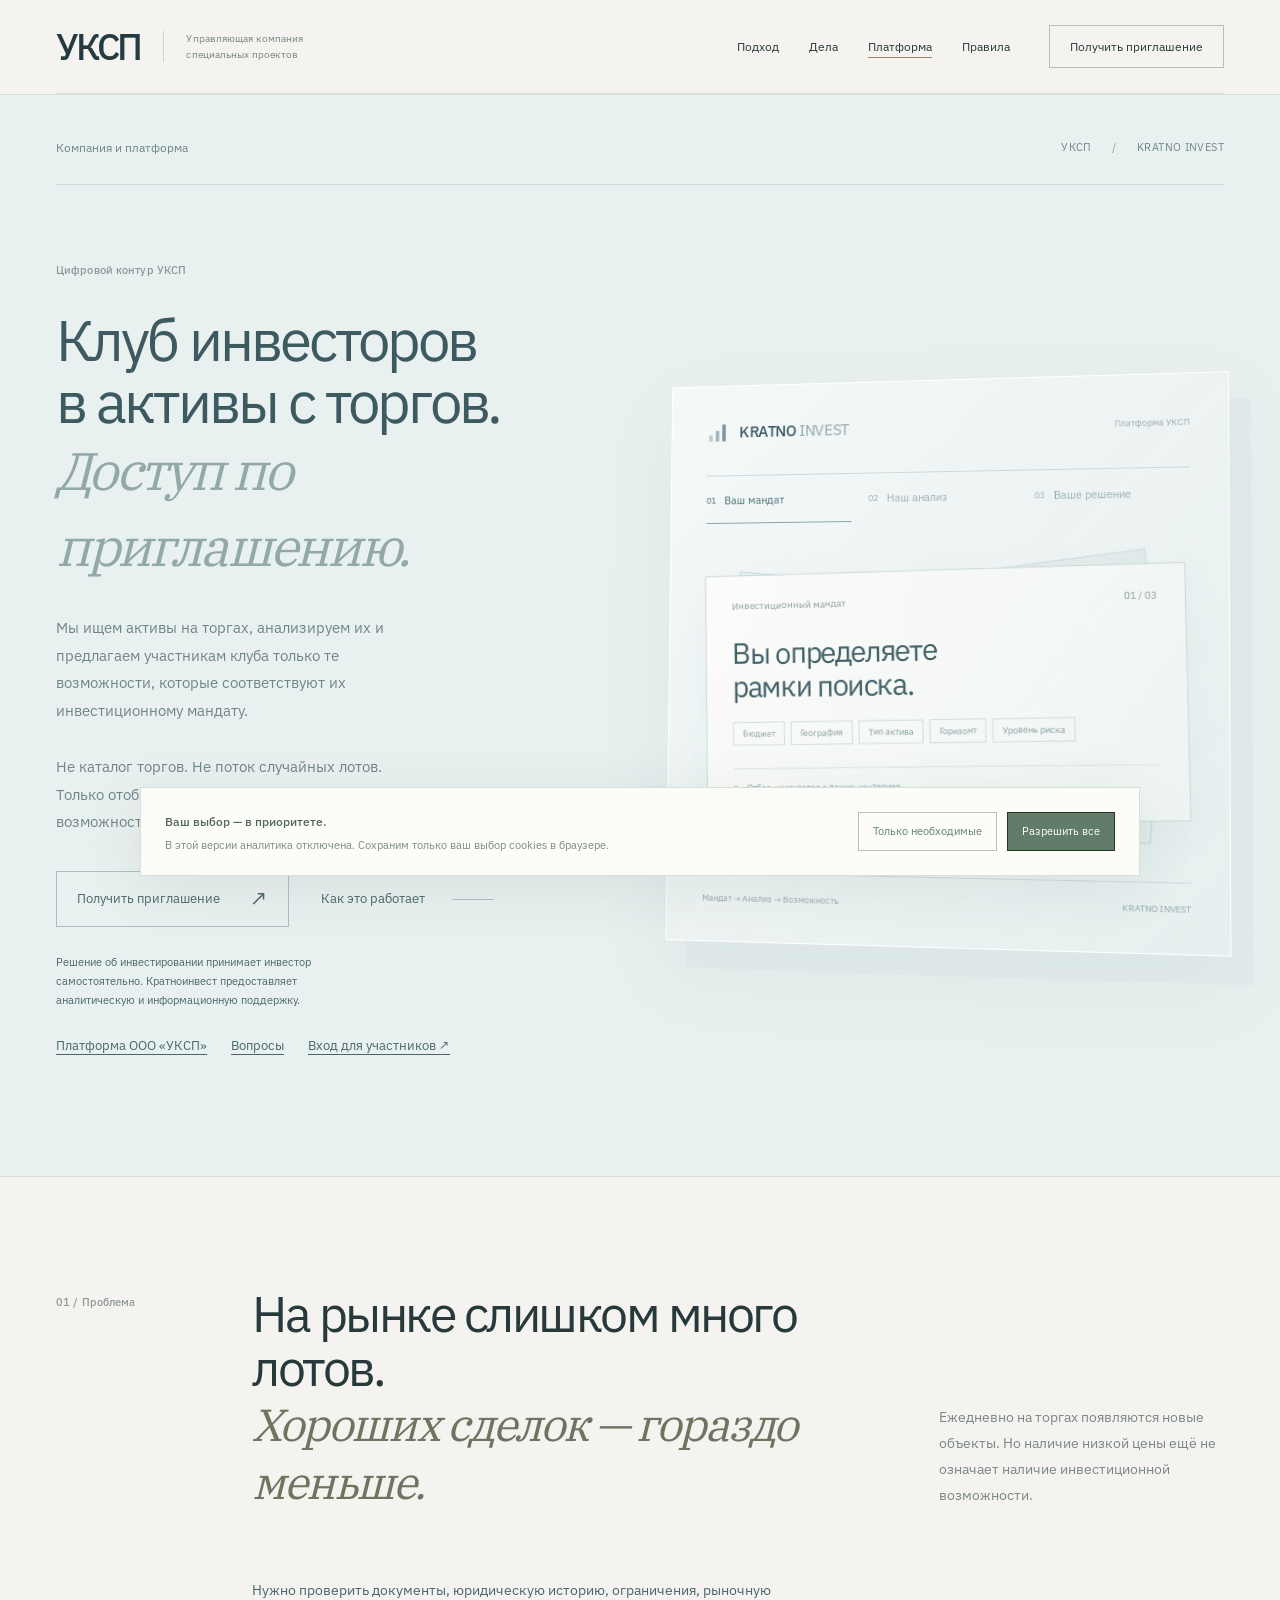
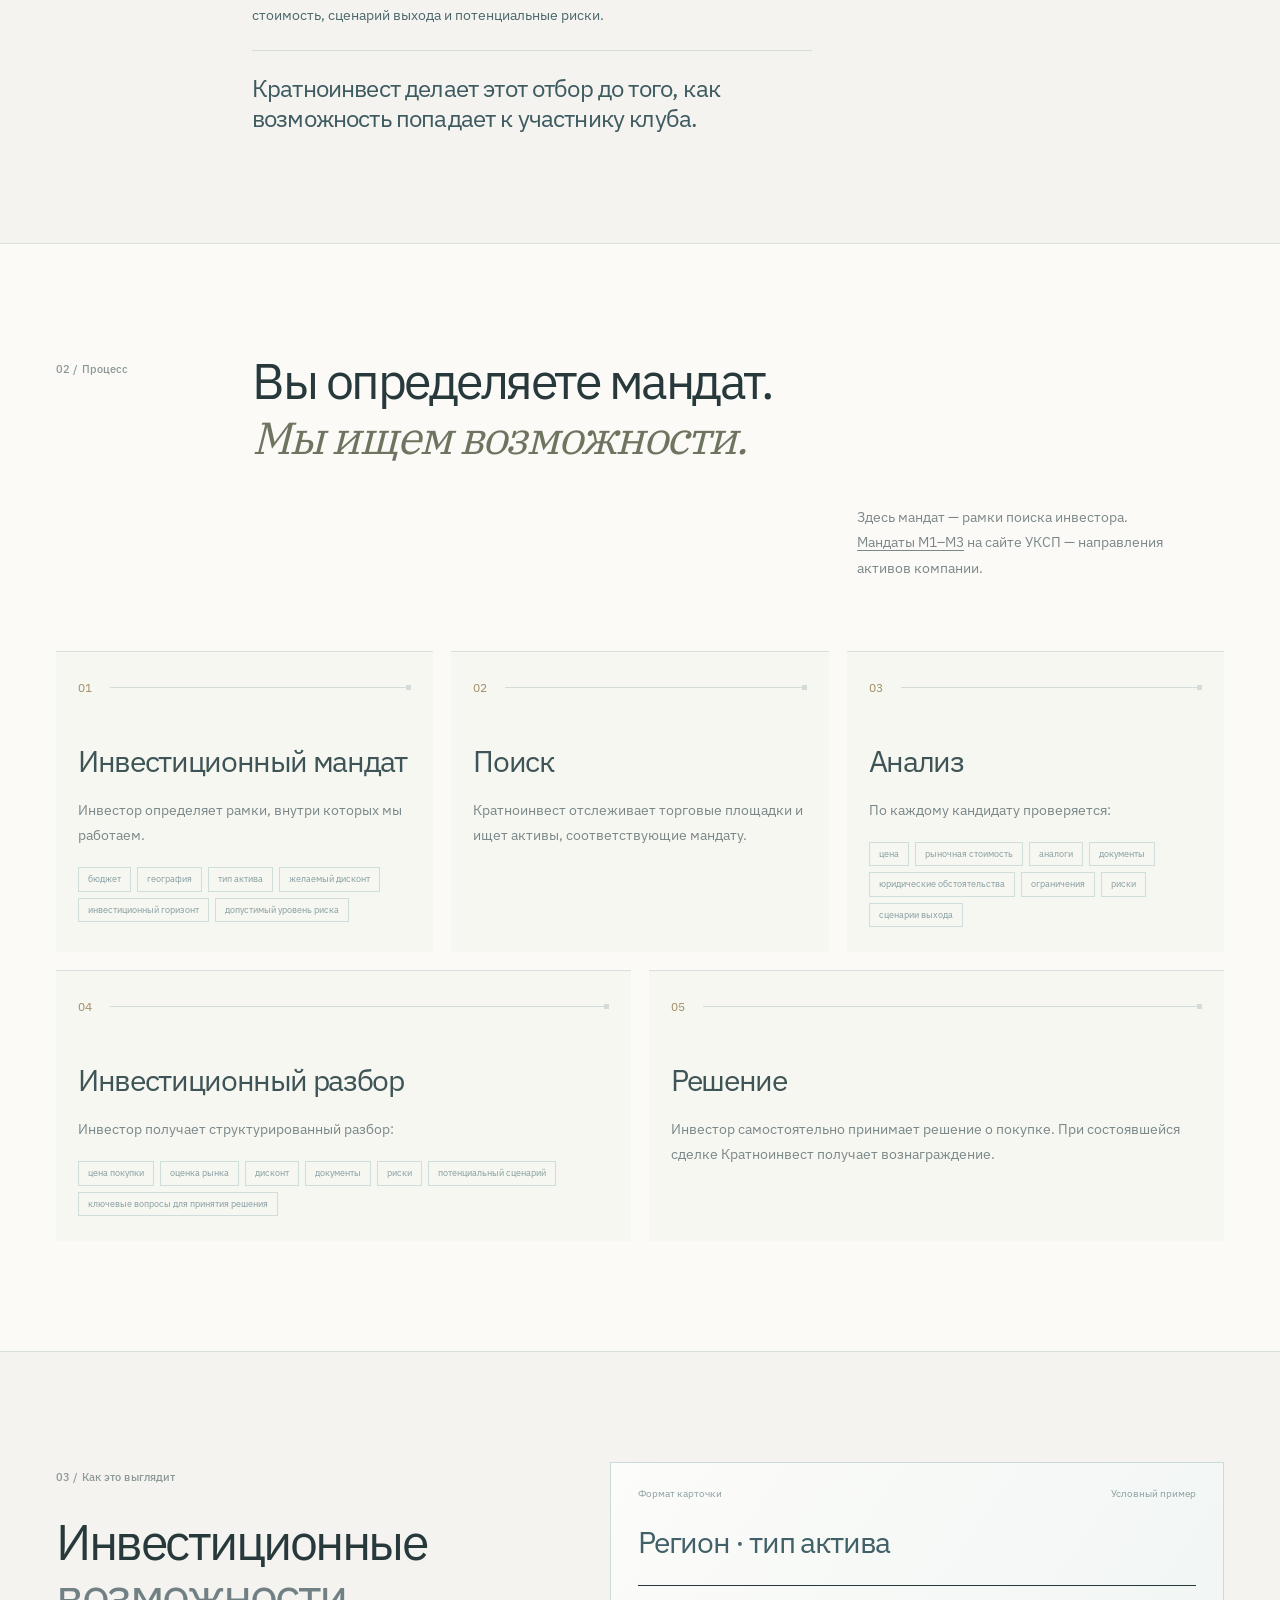
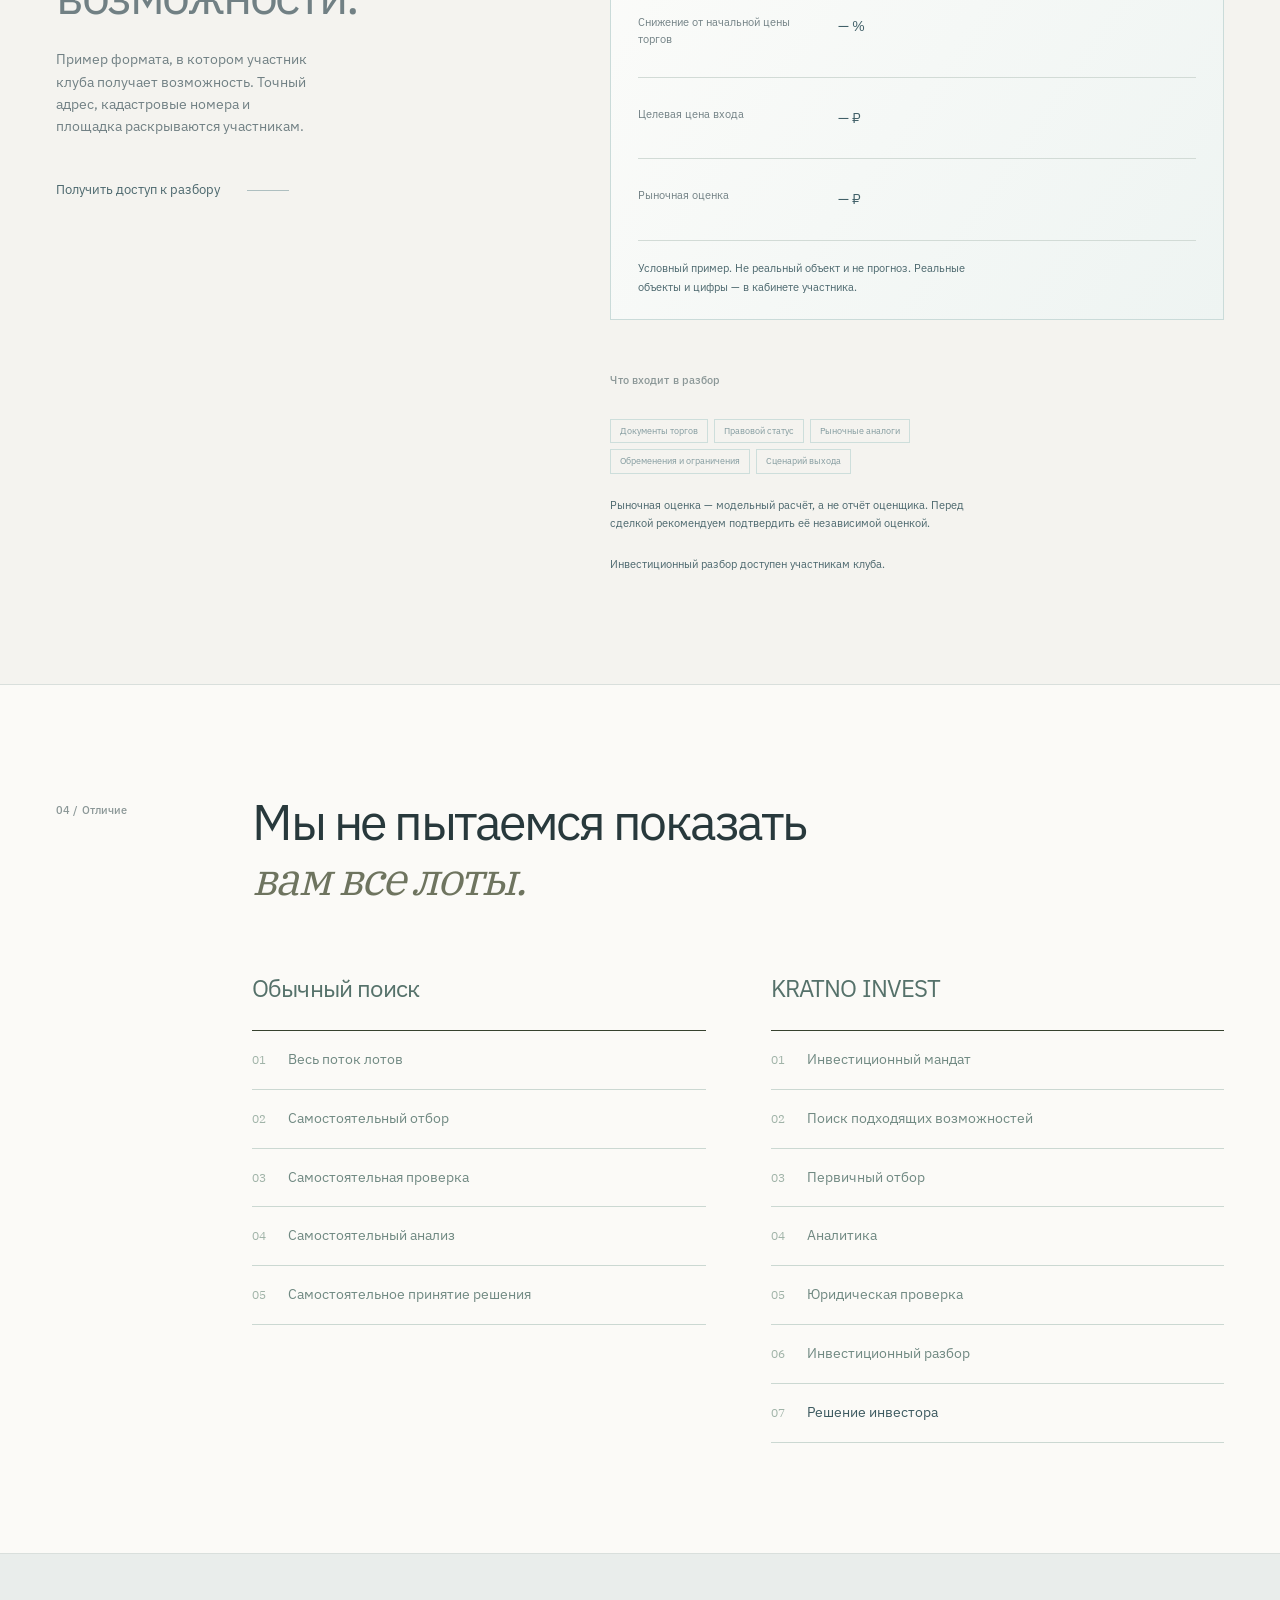
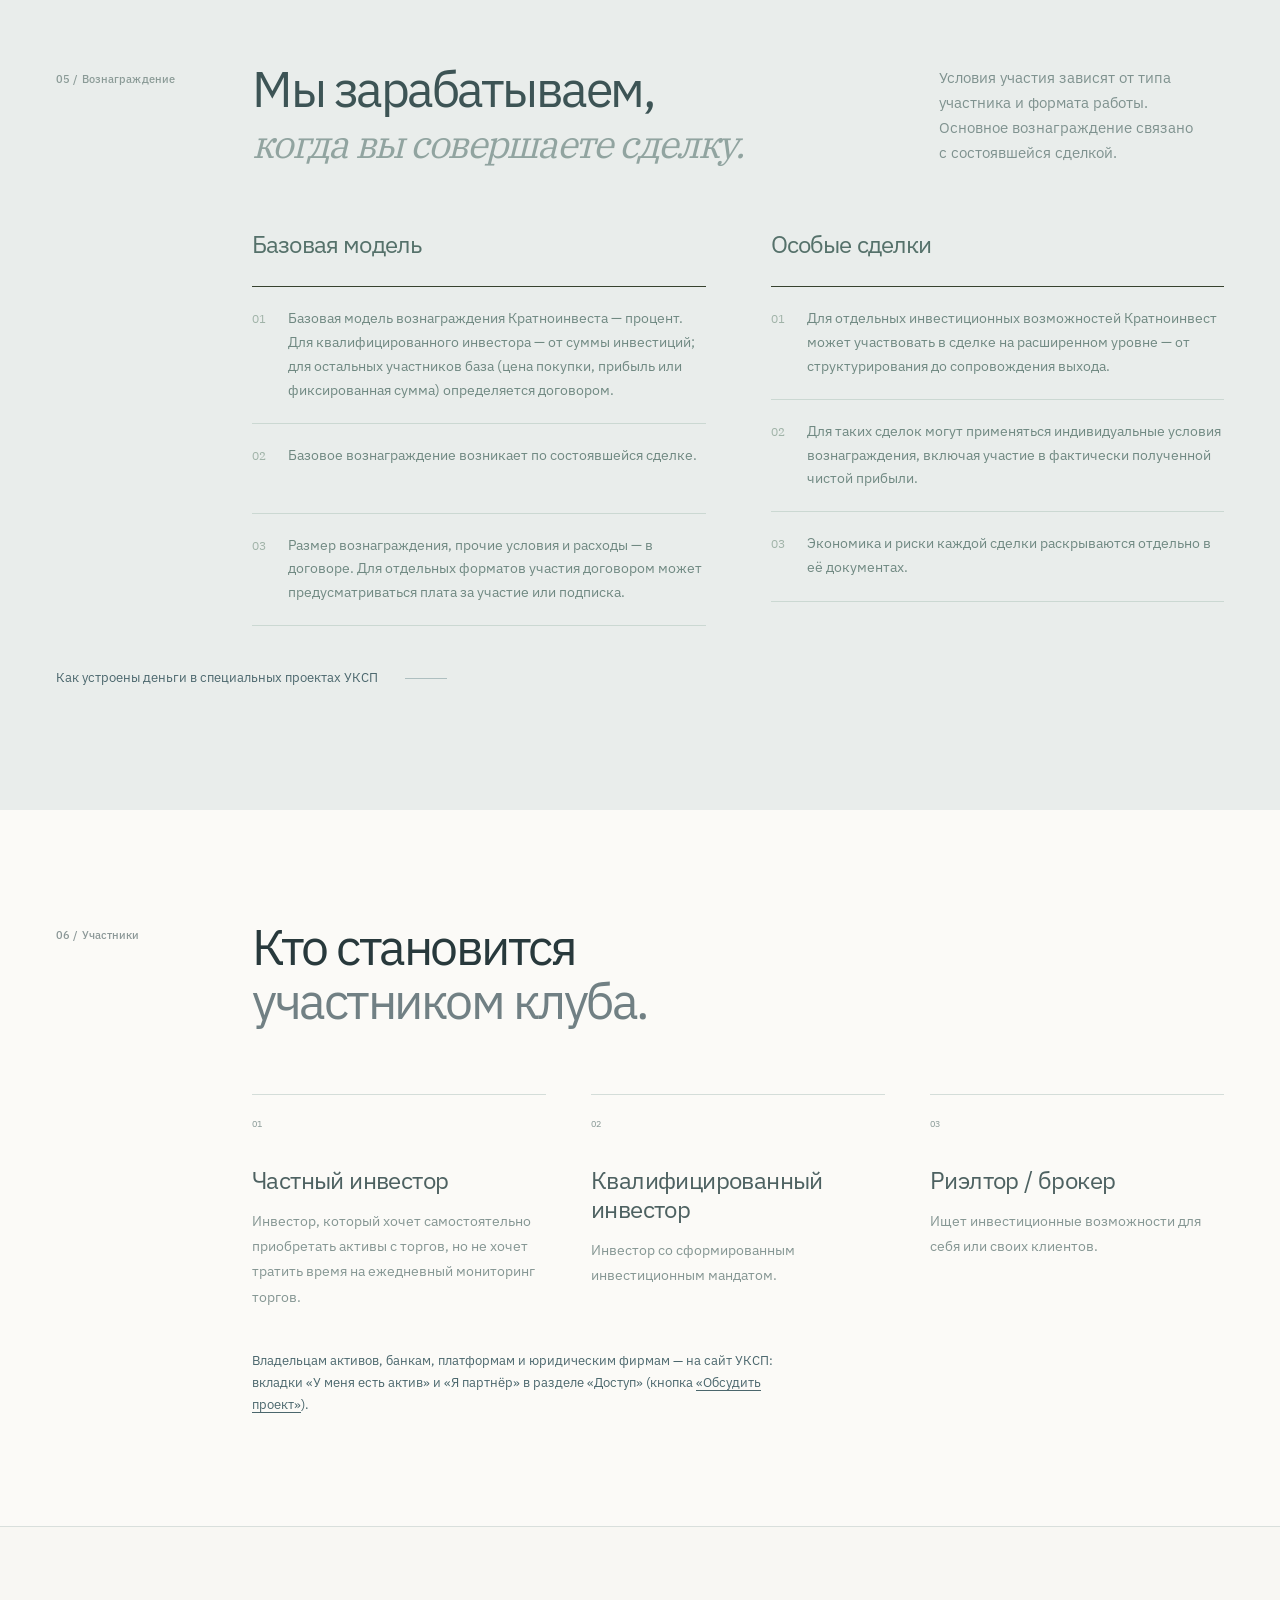
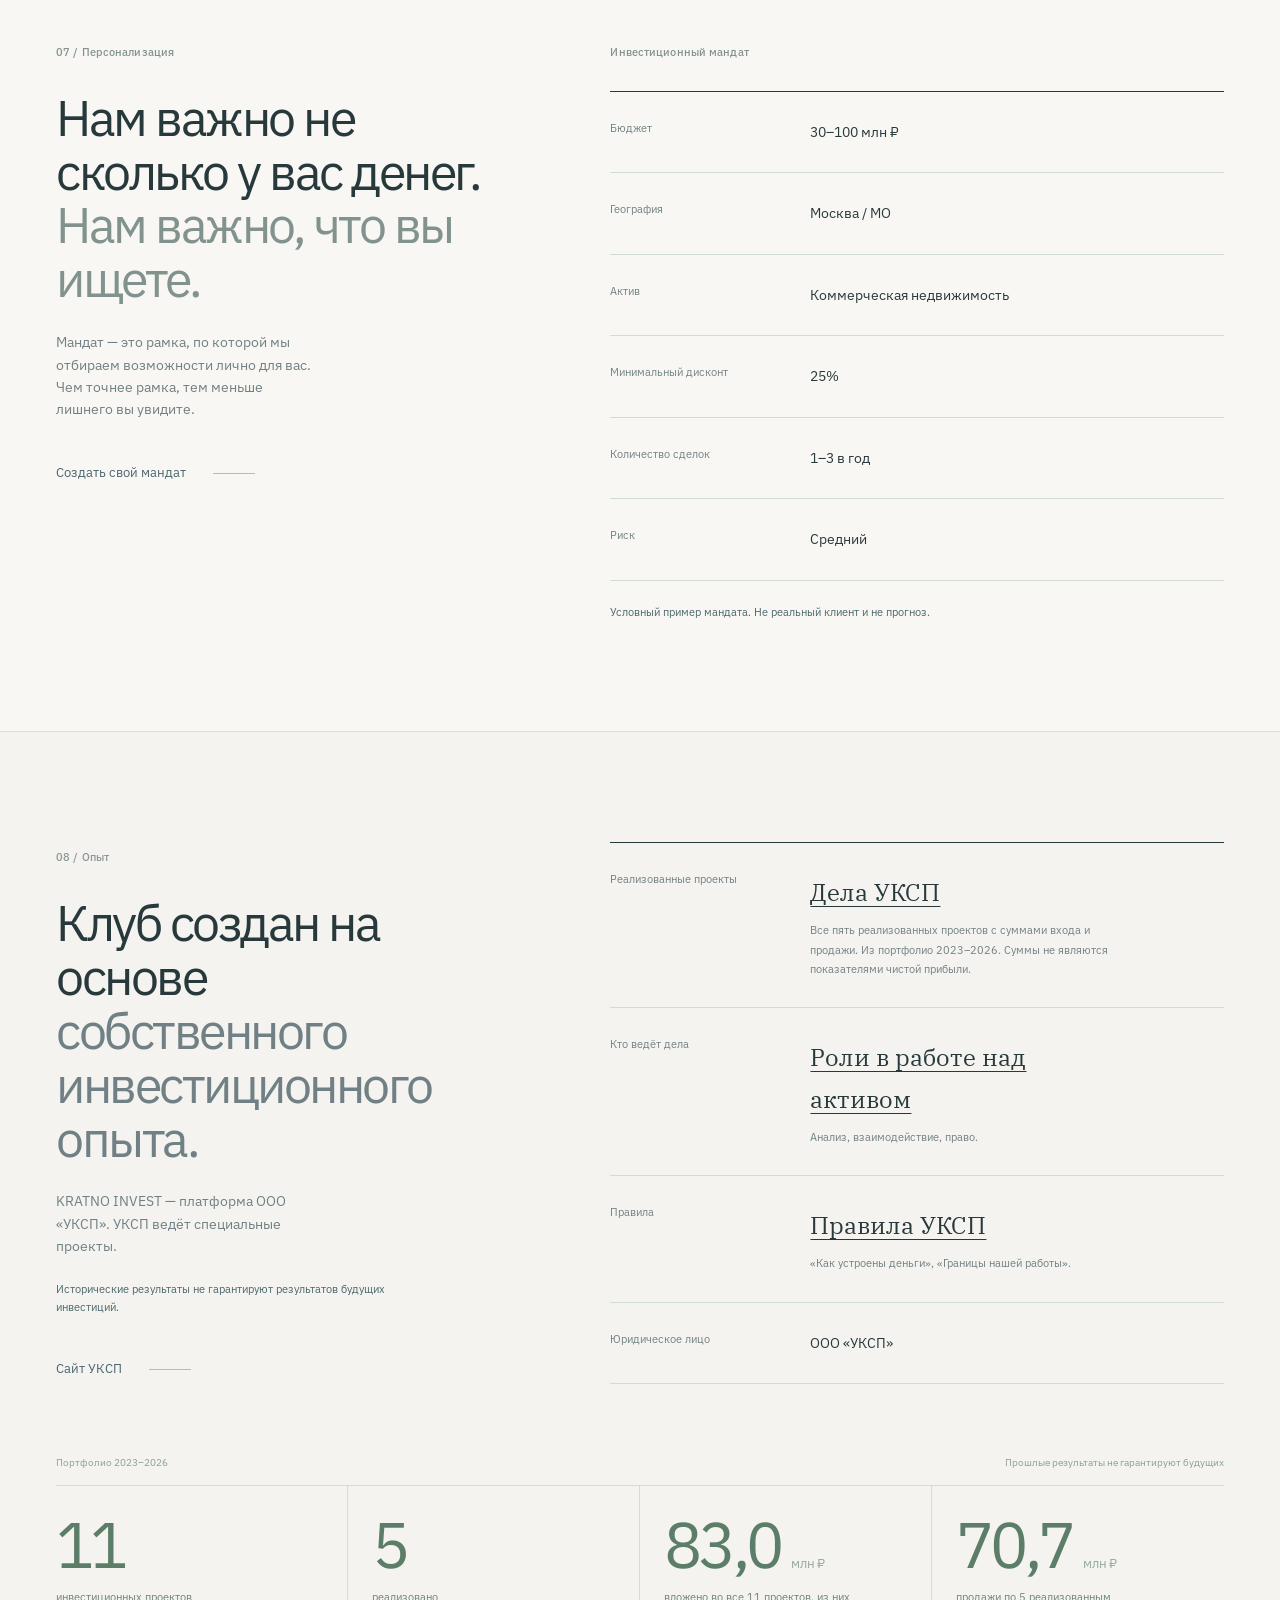
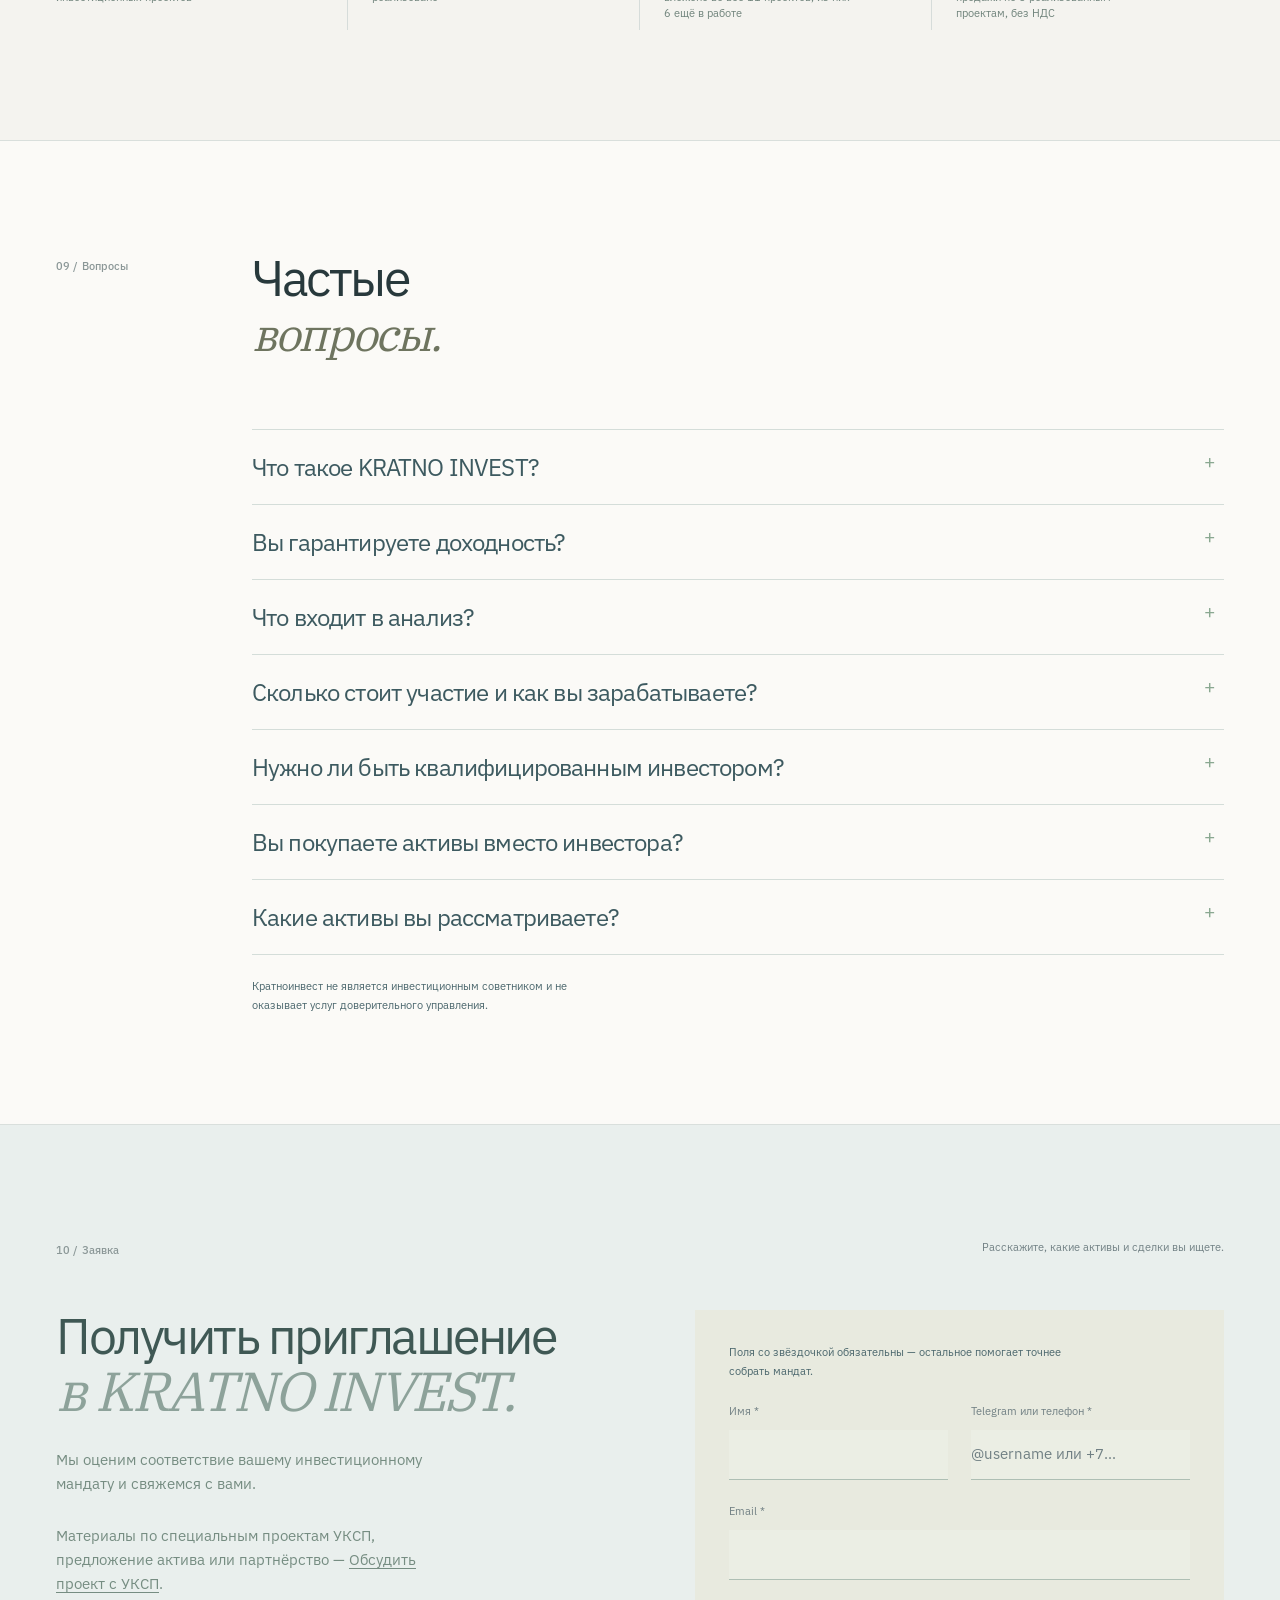
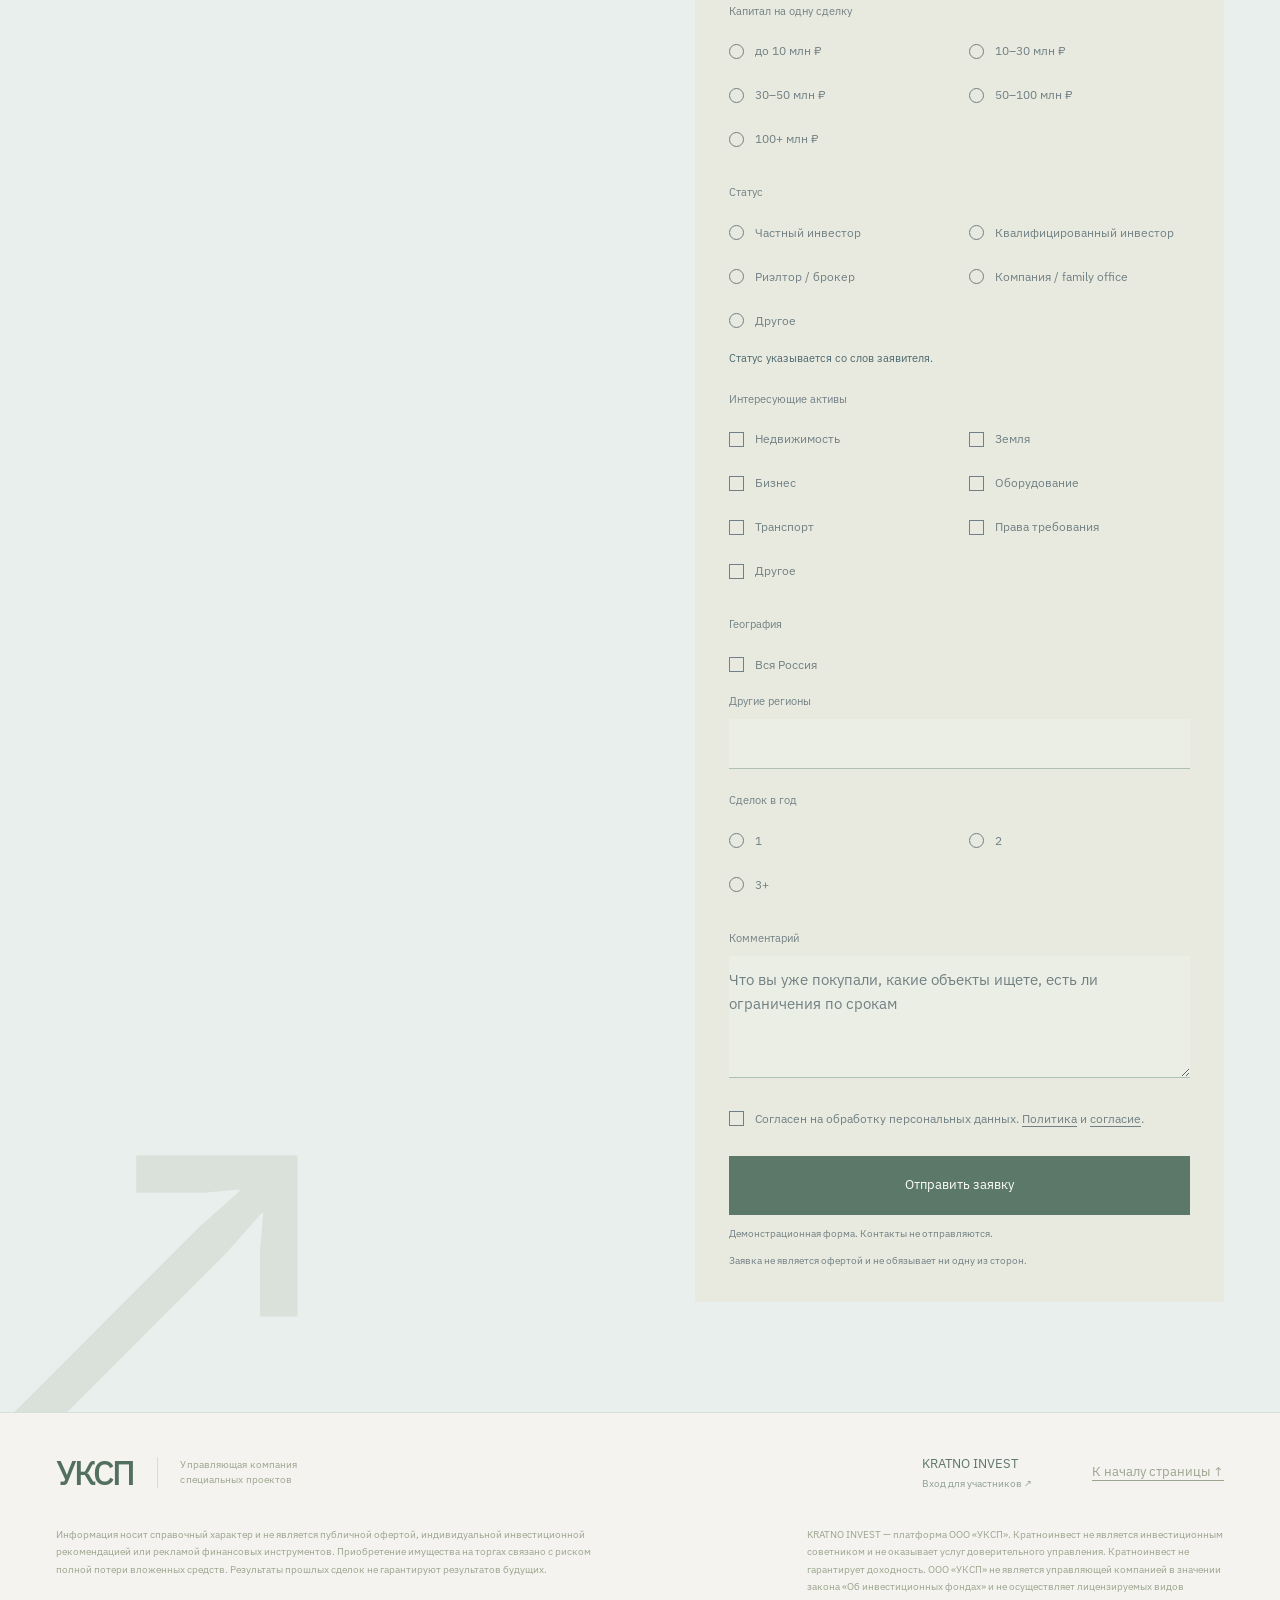
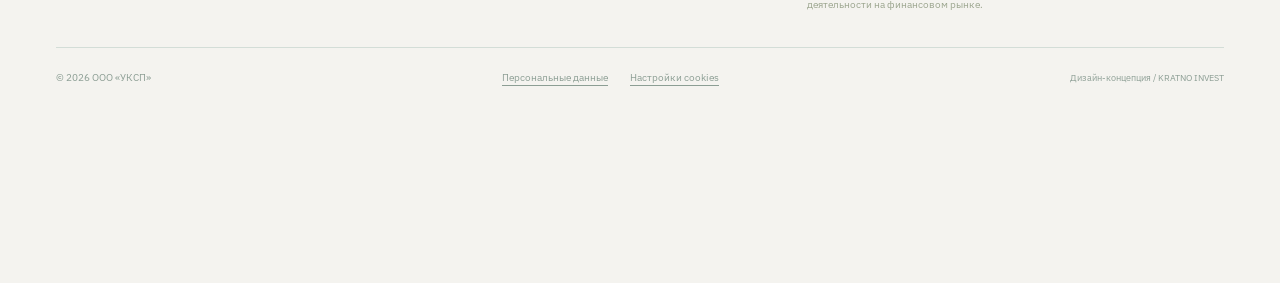
==== commit bb45432c: "Пять реализованных проектов на главной и итоги портфолио на KRATNO Главная: в «Реализованных проекта" ====
--- a/kratno.html
+++ b/kratno.html
@@ -126,9 +126,9 @@
     <div class="rules-head"><p class="section-index">05 / Вознаграждение</p><h2>Мы зарабатываем,<br><span>когда вы совершаете сделку.</span></h2><p>Условия участия зависят от типа участника и формата работы. Основное вознаграждение связано с состоявшейся сделкой.</p></div>
     <div class="rules-grid">
       <div><h3>Базовая модель</h3><ul>
-        <li><span>01</span>Базовая модель вознаграждения Кратноинвеста — процент от фактической цены приобретённого актива.</li>
+        <li><span>01</span>Базовая модель вознаграждения Кратноинвеста — процент. Для квалифицированного инвестора — от суммы инвестиций; для остальных участников база (цена покупки, прибыль или фиксированная сумма) определяется договором.</li>
         <li><span>02</span>Базовое вознаграждение возникает по состоявшейся сделке.</li>
-        <li><span>03</span>Прочие условия и расходы — в договоре.</li>
+        <li><span>03</span>Размер вознаграждения, прочие условия и расходы — в договоре. Для отдельных форматов участия договором может предусматриваться плата за участие или подписка.</li>
       </ul></div>
       <div><h3>Особые сделки</h3><ul>
         <li><span>01</span>Для отдельных инвестиционных возможностей Кратноинвест может участвовать в сделке на расширенном уровне — от структурирования до сопровождения выхода.</li>
@@ -182,10 +182,19 @@
       <p class="k-more"><a class="text-link" href="./">Сайт УКСП <span class="link-line" aria-hidden="true"></span></a></p>
     </div>
     <dl class="contour-table">
-      <div><dt>Реализованные проекты</dt><dd><a class="product-link" href="./#cases">Дела УКСП</a><span class="product-description">Три крупнейших реализованных проекта по цене продажи. Из портфолио 2023–2026. Суммы не являются показателями чистой прибыли.</span></dd></div>
+      <div><dt>Реализованные проекты</dt><dd><a class="product-link" href="./#cases">Дела УКСП</a><span class="product-description">Все пять реализованных проектов с суммами входа и продажи. Из портфолио 2023–2026. Суммы не являются показателями чистой прибыли.</span></dd></div>
       <div><dt>Кто ведёт дела</dt><dd><a class="product-link" href="./#people">Роли в работе над активом</a><span class="product-description">Анализ, взаимодействие, право.</span></dd></div>
       <div><dt>Правила</dt><dd><a class="product-link" href="./#frame">Правила УКСП</a><span class="product-description">«Как устроены деньги», «Границы нашей работы».</span></dd></div>
       <div><dt>Юридическое лицо</dt><dd>ООО «УКСП»</dd></div>
+    </dl>
+  </div>
+  <div class="wrap">
+    <div class="k-figures-head"><span>Портфолио 2023–2026</span><span>Прошлые результаты не гарантируют будущих</span></div>
+    <dl class="k-figures">
+      <div><dt>инвестиционных проектов</dt><dd>11</dd></div>
+      <div><dt>реализовано</dt><dd>5</dd></div>
+      <div><dt>вложено во все 11 проектов, из них 6 ещё в работе</dt><dd>83,0<small>млн ₽</small></dd></div>
+      <div><dt>продажи по 5 реализованным проектам, без НДС</dt><dd>70,7<small>млн ₽</small></dd></div>
     </dl>
   </div>
 </section>
@@ -196,7 +205,7 @@
       <details name="faq"><summary><span>Что такое KRATNO INVEST?</span><span class="project-expand" aria-hidden="true">+</span></summary><p>Клуб инвесторов, участникам которого Кратноинвест предлагает отобранные инвестиционные возможности. KRATNO INVEST — платформа ООО «УКСП»: <a class="inline-link" href="#behind">кто стоит за платформой</a>.</p></details>
       <details name="faq"><summary><span>Вы гарантируете доходность?</span><span class="project-expand" aria-hidden="true">+</span></summary><p>Нет. Инвестиционное решение принимает сам инвестор.</p></details>
       <details name="faq"><summary><span>Что входит в анализ?</span><span class="project-expand" aria-hidden="true">+</span></summary><p>Цена, рыночная оценка, документы, юридические обстоятельства, риски и потенциальные сценарии выхода.</p></details>
-      <details name="faq"><summary><span>Сколько стоит участие и как вы зарабатываете?</span><span class="project-expand" aria-hidden="true">+</span></summary><p>Условия участия зависят от типа участника и формата работы. Основное вознаграждение связано с состоявшейся сделкой. Базовая модель — процент от фактической цены покупки. Для отдельных сделок могут применяться дополнительные условия. Подробнее — в разделе <a class="inline-link" href="#terms">«Вознаграждение»</a>.</p></details>
+      <details name="faq"><summary><span>Сколько стоит участие и как вы зарабатываете?</span><span class="project-expand" aria-hidden="true">+</span></summary><p>Условия участия зависят от типа участника и формата работы. Основное вознаграждение связано с состоявшейся сделкой. Базовая модель — процент: для квалифицированного инвестора — от суммы инвестиций, для остальных участников база определяется договором. Для отдельных сделок могут применяться дополнительные условия. Подробнее — в разделе <a class="inline-link" href="#terms">«Вознаграждение»</a>.</p></details>
       <details name="faq"><summary><span>Нужно ли быть квалифицированным инвестором?</span><span class="project-expand" aria-hidden="true">+</span></summary><p>Нет, если конкретный продукт или сделка не предусматривает иное. Требования определяются отдельно в зависимости от структуры продукта. Требования к статусу по специальным проектам УКСП — <a class="inline-link" href="./#access">на сайте УКСП</a>.</p></details>
       <details name="faq"><summary><span>Вы покупаете активы вместо инвестора?</span><span class="project-expand" aria-hidden="true">+</span></summary><p>Нет. Кратноинвест предоставляет информационную и аналитическую поддержку. Решение и совершение сделки остаются за инвестором. Специальные проекты УКСП ведутся по отдельным правилам — <a class="inline-link" href="./#frame">Правила УКСП</a>.</p></details>
       <details name="faq"><summary><span>Какие активы вы рассматриваете?</span><span class="project-expand" aria-hidden="true">+</span></summary><p>Недвижимость, земля, оборудование, транспорт, права требования и другие категории, если они соответствуют инвестиционному мандату и критериям клуба.</p></details>
--- a/architecture.css
+++ b/architecture.css
@@ -221,4 +221,4 @@
 @media(max-width:680px){.phase-tabs button{flex-direction:column;gap:8px}.phase-tabs button b{font-size:10px;max-width:100%;color:inherit}.phase-tabs button>span{font-size:7px}.object-stage.is-realized .label-left{visibility:hidden}}
 @media(max-width:680px) and (max-height:740px){.hero-pin{min-height:0}.hero-copy{padding-top:18px}.hero h1{font-size:45px;margin-top:17px}.object-stage{min-height:165px}.hero-actions{margin-top:14px}.hero-description{margin-top:9px}.phase-console{min-height:83px}}
 @media(max-height:560px){.hero{height:auto}.hero-pin{position:relative;height:720px;min-height:720px}}
-@media(min-width:961px) and (max-height:1000px){.hero h1{margin-top:clamp(14px,calc(34px - 0.16*(1000px - 100vh)),34px)}.hero-description{margin-top:clamp(12px,calc(29px - 0.17*(1000px - 100vh)),29px)}.hero-actions{margin-top:clamp(12px,calc(29px - 0.17*(1000px - 100vh)),29px)}}@media(min-width:1600px) and (max-height:940px){.hero-copy{padding-top:clamp(24px,calc(9vh - 0.3*(940px - 100vh)),81px)}.hero h1{font-size:clamp(84px,calc(110px - 0.3*(940px - 100vh)),110px)}}@media print{.hero{height:auto}.hero-pin{height:auto;min-height:0;position:relative;background:white}.hero-copy{padding:25px 0;width:100%}.hero h1{font-size:42px}.hero h1 em{font-size:23px}.hero-description{font-size:12px}.hero-actions,.object-stage,.phase-console{display:none}.section{padding:35px 0}.section h2{font-size:28px}.platform-section,.rules-section{background:white}.platform-visual{box-shadow:none}.project{break-inside:avoid}.project-main{padding:15px 0}.project-sale strong{font-size:35px}.project-details{margin-left:0}.project-detail-grid{display:grid}}
+@media(min-width:961px) and (max-height:1000px){.hero h1{margin-top:clamp(14px,calc(34px - 0.16*(1000px - 100vh)),34px)}.hero-description{margin-top:clamp(12px,calc(29px - 0.17*(1000px - 100vh)),29px)}.hero-actions{margin-top:clamp(12px,calc(29px - 0.17*(1000px - 100vh)),29px)}}@media(min-width:1600px) and (max-height:940px){.hero-copy{padding-top:clamp(24px,calc(9vh - 0.3*(940px - 100vh)),81px)}.hero h1{font-size:clamp(84px,calc(110px - 0.3*(940px - 100vh)),110px)}}@media(min-width:961px) and (max-width:1250px){.portfolio-section .section-index{white-space:normal}}@media(max-width:680px){.portfolio-section .registry-bottom{display:flex;flex-wrap:wrap;align-items:baseline;gap:10px 22px}.portfolio-section .registry-bottom p{flex-basis:100%;margin-bottom:0}}@media print{.hero{height:auto}.hero-pin{height:auto;min-height:0;position:relative;background:white}.hero-copy{padding:25px 0;width:100%}.hero h1{font-size:42px}.hero h1 em{font-size:23px}.hero-description{font-size:12px}.hero-actions,.object-stage,.phase-console{display:none}.section{padding:35px 0}.section h2{font-size:28px}.platform-section,.rules-section{background:white}.platform-visual{box-shadow:none}.project{break-inside:avoid}.project-main{padding:15px 0}.project-sale strong{font-size:35px}.project-details{margin-left:0}.project-detail-grid{display:grid}}
--- a/kratno.css
+++ b/kratno.css
@@ -149,3 +149,19 @@
    иначе последняя строка футера так и остаётся под баннером. Фон футера = фон body (architecture.css:3, 201), запас не виден */
 html:has(#cookie:not([hidden])){scroll-padding-bottom:170px}
 body:has(#cookie:not([hidden])){padding-bottom:170px}
+
+/* Итоги портфолио в разделе «08 / Опыт». Цифры — из «Портфолио 2023-2026.xlsx», лист «История»:
+   11 строк, 5 со статусом «продано»; вложено = сумма колонки «Стоимость приобретения» по всем 11;
+   продажи = сумма «Цена продажи» по 5 проданным. Типографика — как у .project-sale на главной. */
+.k-figures-head{display:flex;justify-content:space-between;gap:20px;margin-top:64px;padding-bottom:14px;border-bottom:1px solid var(--line);font-size:10px;color:#8aa195}
+.k-figures{display:grid;grid-template-columns:repeat(4,minmax(0,1fr));gap:0;margin:0}
+.k-figures>div{display:flex;flex-direction:column-reverse;justify-content:flex-end;gap:12px;padding:26px 24px 8px 0;border-right:1px solid var(--line)}
+.k-figures>div+div{padding-left:24px}
+.k-figures>div:last-child{border-right:0}
+.k-figures dt{font-size:11px;line-height:1.45;color:#6f837b;max-width:190px}
+.k-figures dd{margin:0;font-family:var(--sans);font-weight:400;font-size:64px;letter-spacing:-.055em;line-height:1.03;color:#5c7d67;white-space:nowrap}
+.k-figures small{font-family:var(--sans);font-weight:400;font-size:13px;letter-spacing:-.015em;margin-left:10px;color:#94ab98}
+@media(max-width:1250px){.k-figures dd{font-size:52px}}
+@media(max-width:960px){.k-figures{grid-template-columns:repeat(2,minmax(0,1fr))}.k-figures>div:nth-child(2){border-right:0}.k-figures>div:nth-child(3){padding-left:0}.k-figures>div:nth-child(n+3){border-top:1px solid var(--line);margin-top:18px}}
+@media(max-width:680px){.k-figures-head{margin-top:44px;font-size:8px}.k-figures dd{font-size:40px}.k-figures small{font-size:10px;margin-left:7px}.k-figures>div{padding:20px 12px 6px 0}.k-figures>div+div{padding-left:12px}.k-figures>div:nth-child(3){padding-left:0}.k-figures dt{font-size:10px}}
+@media print{.k-figures dd{font-size:32px}}
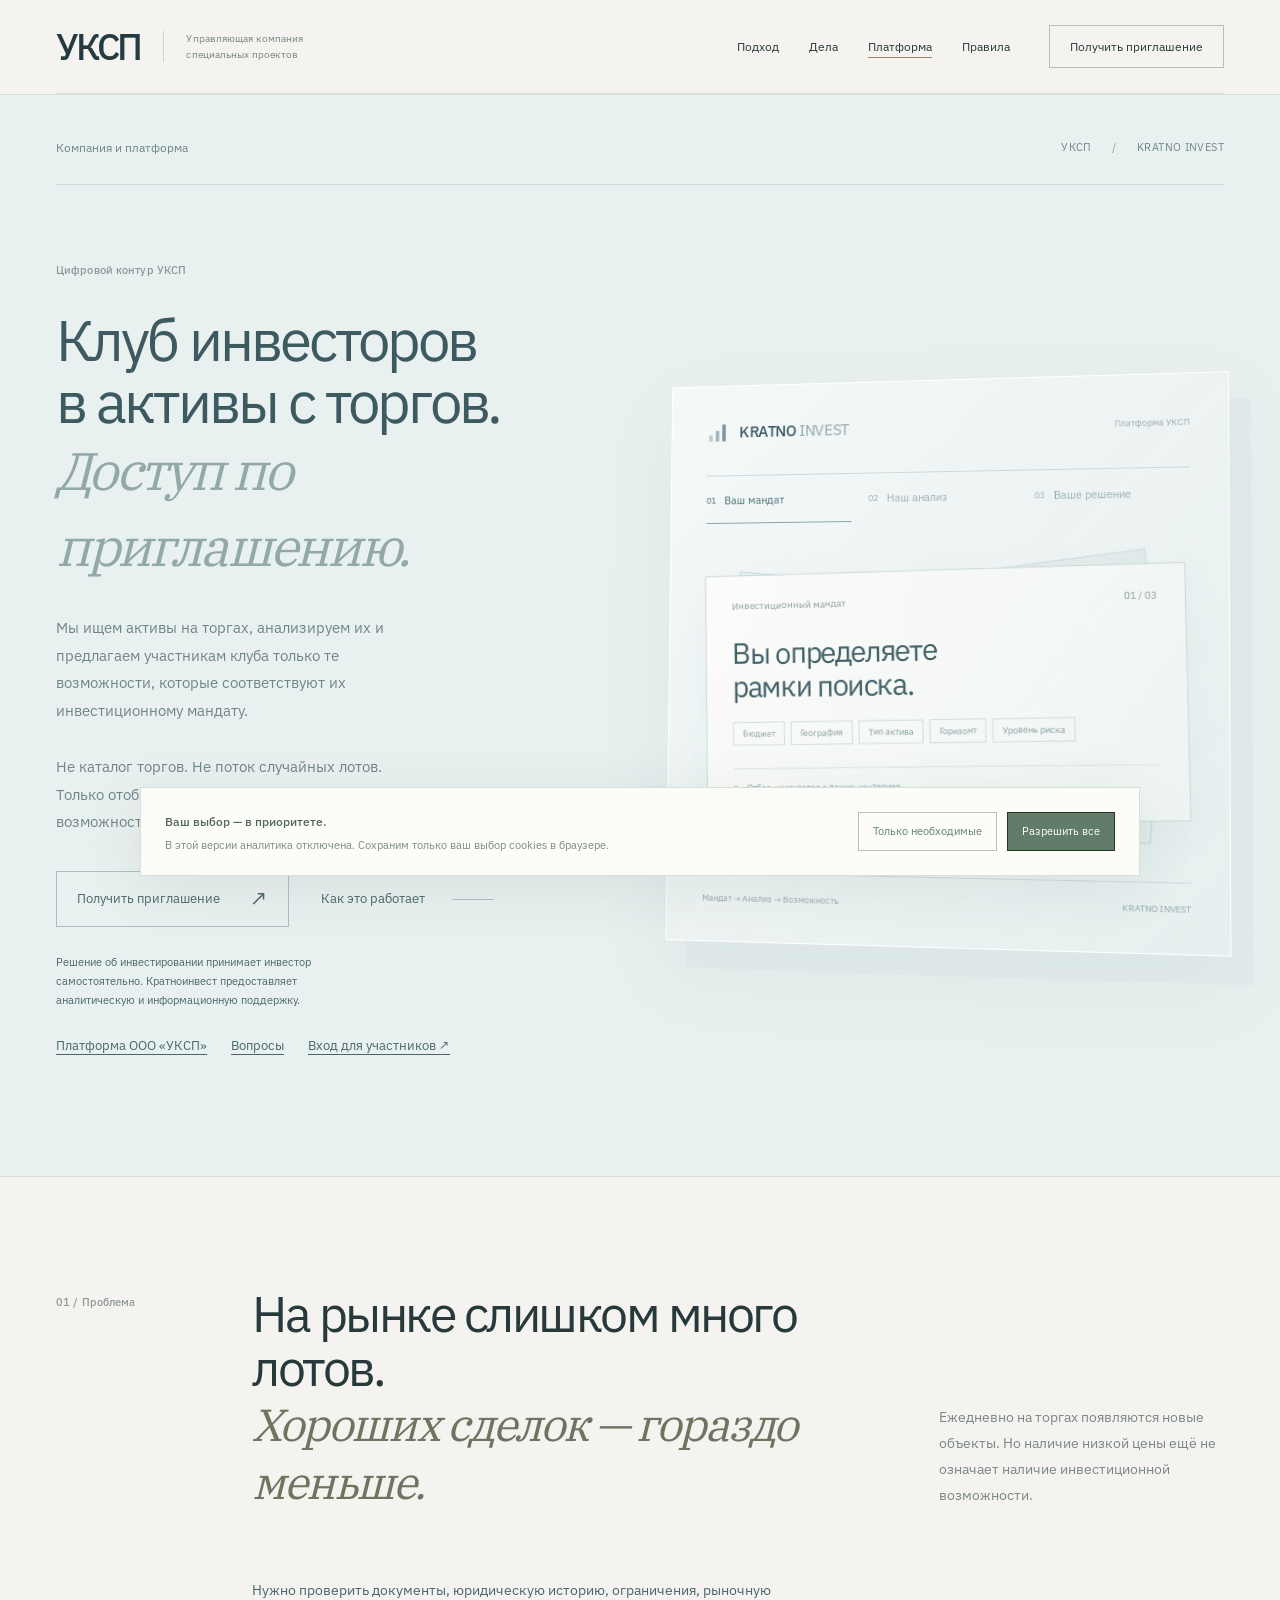
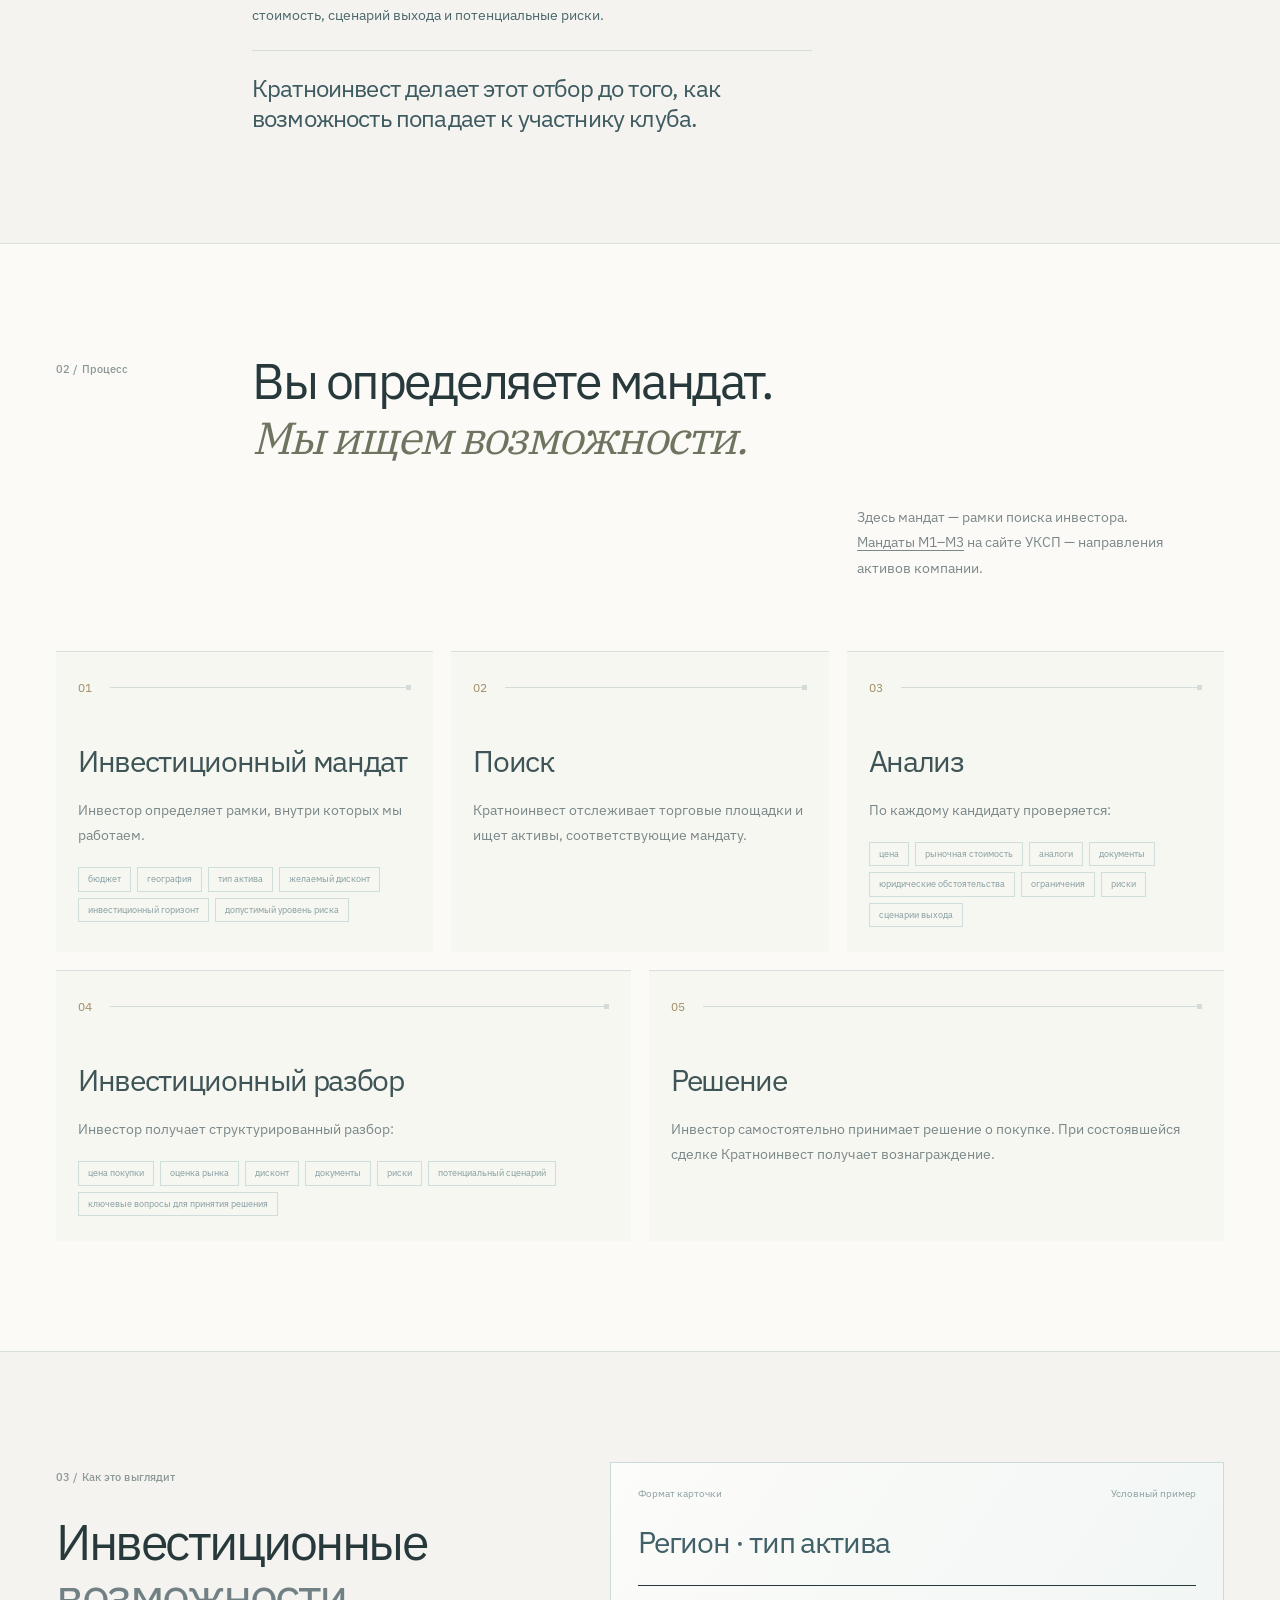
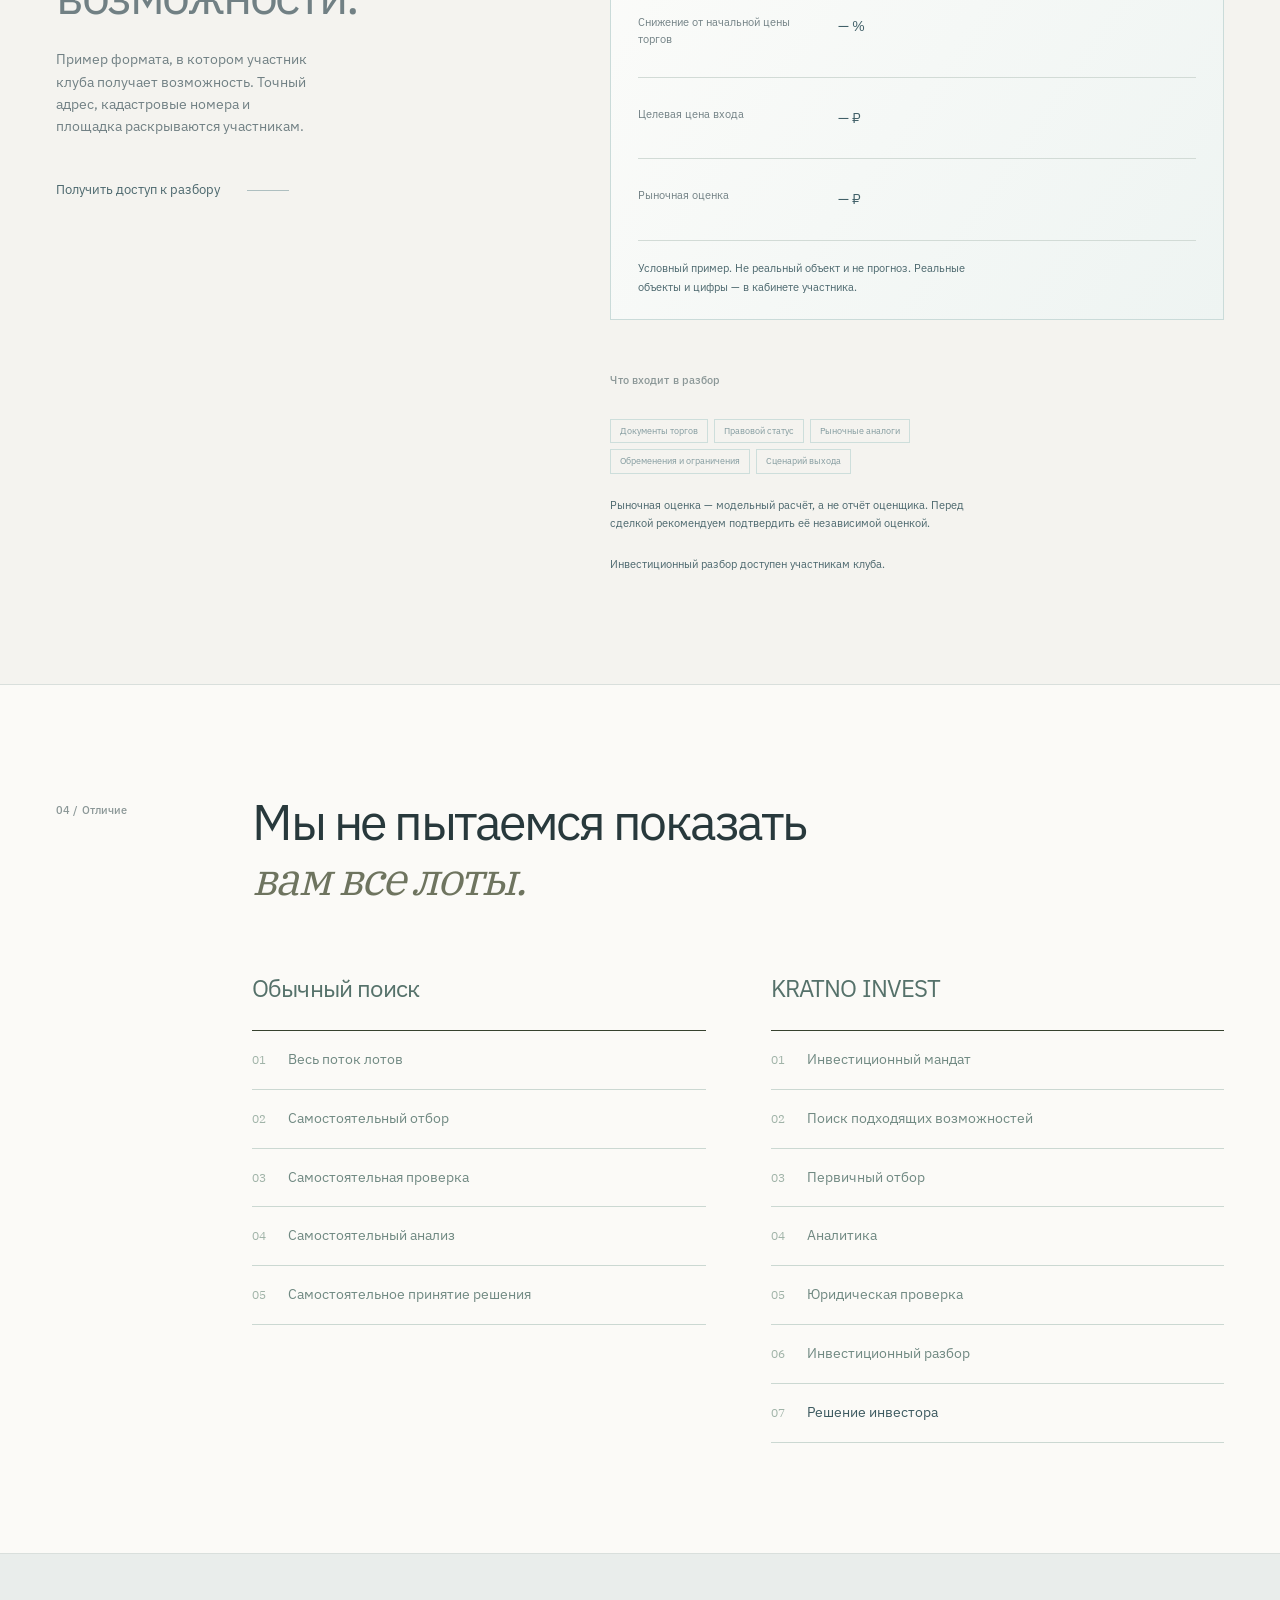
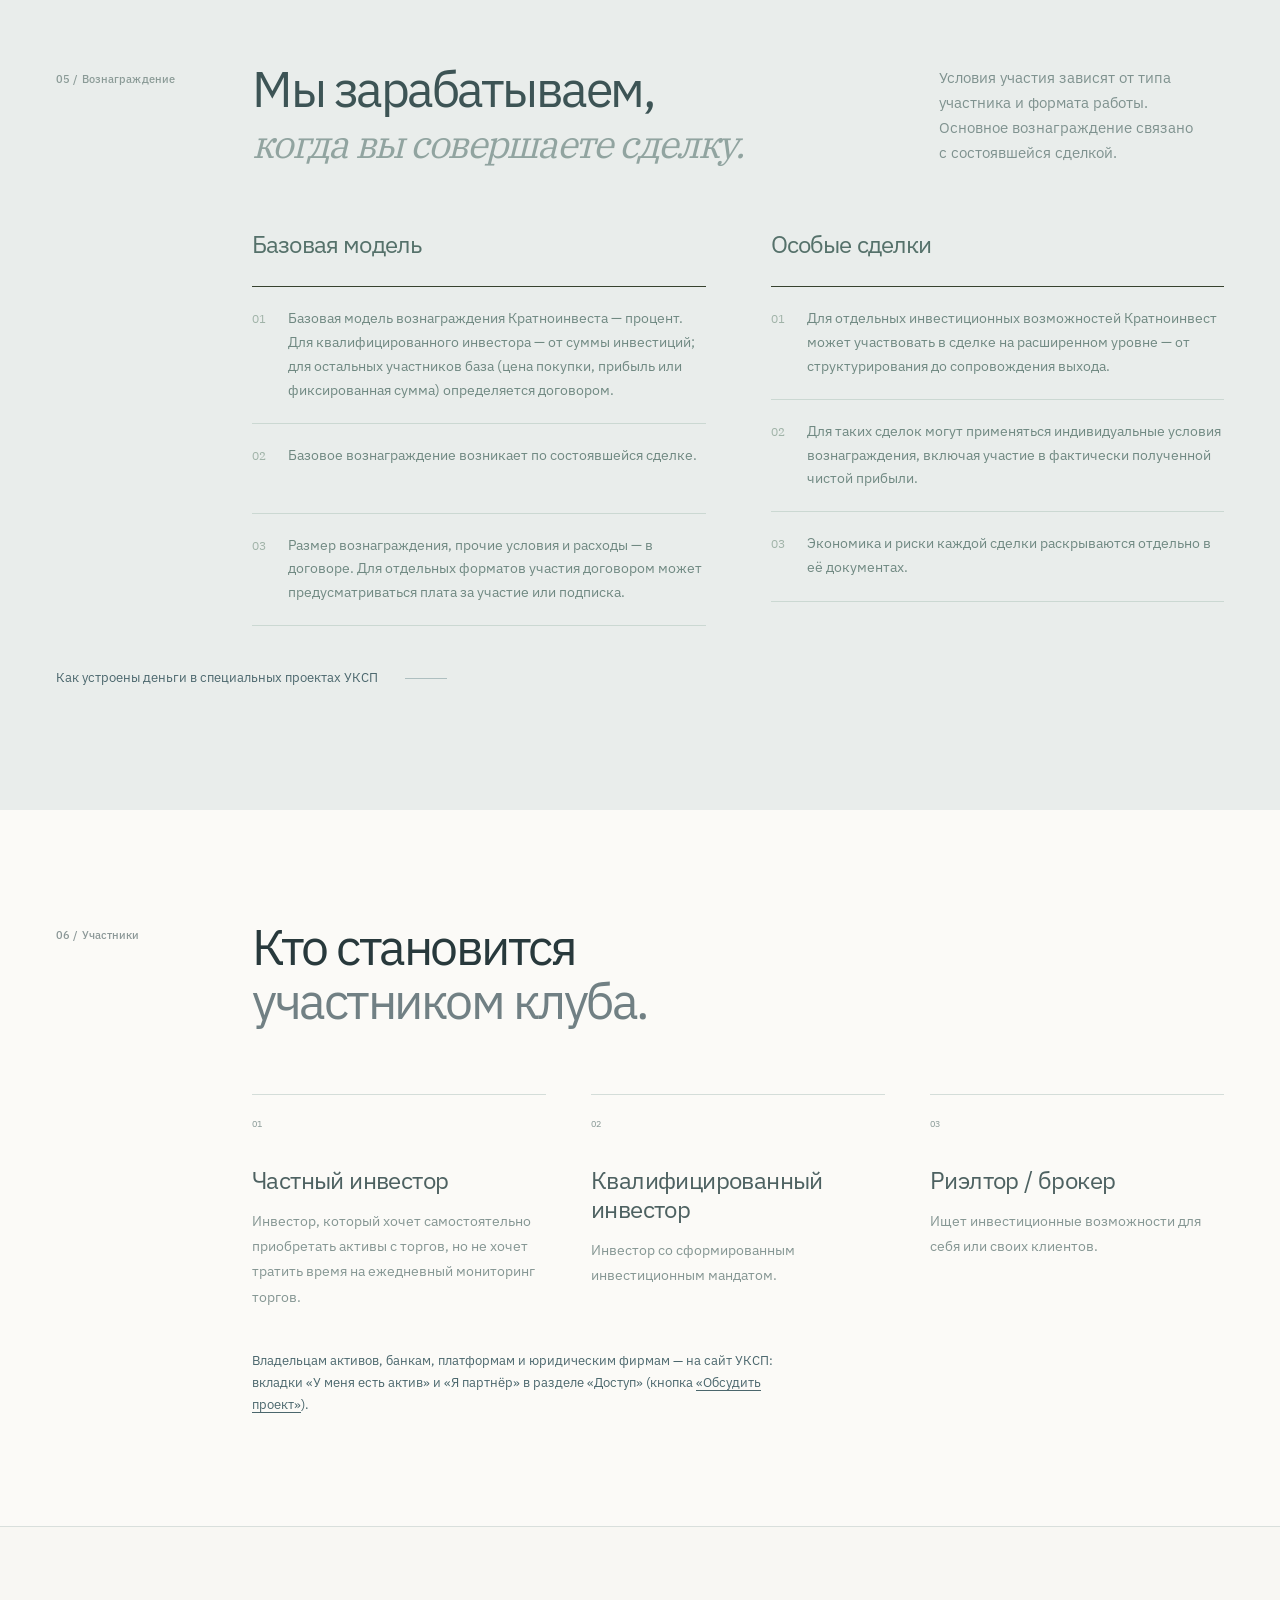
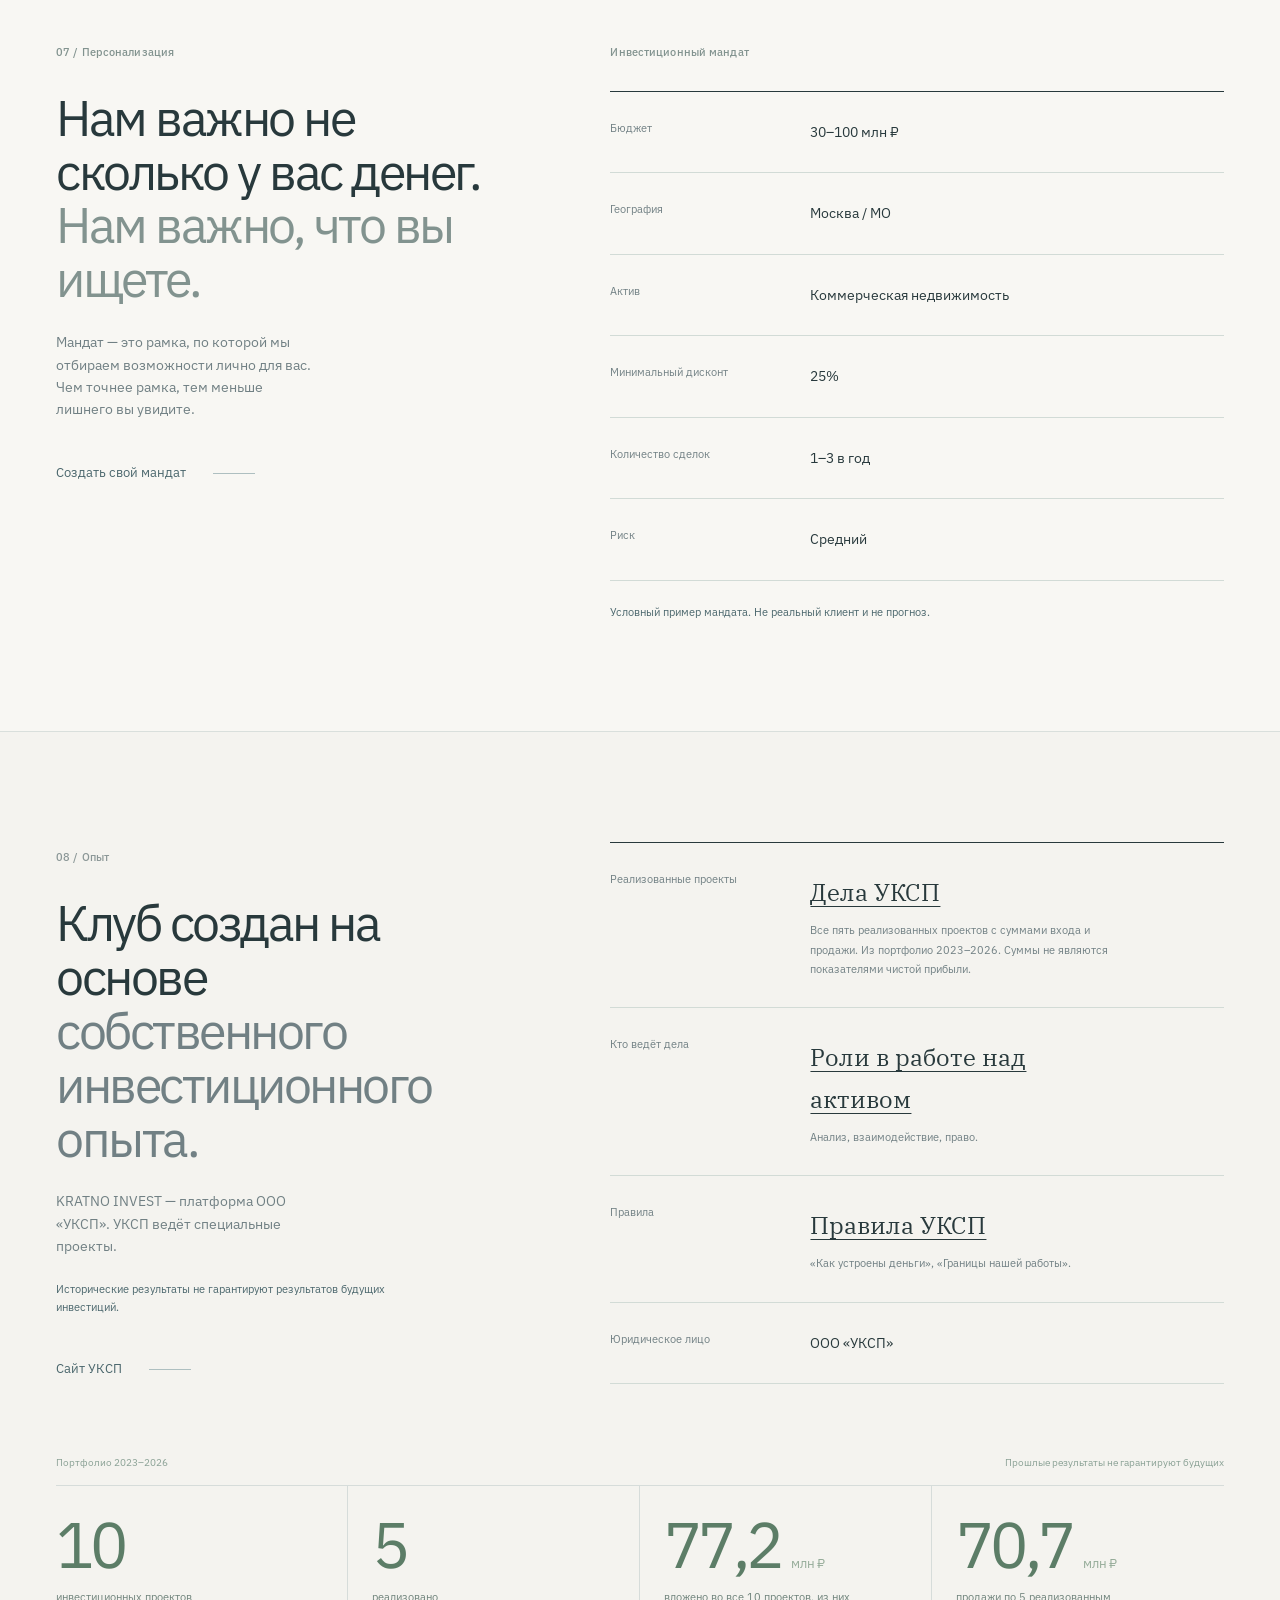
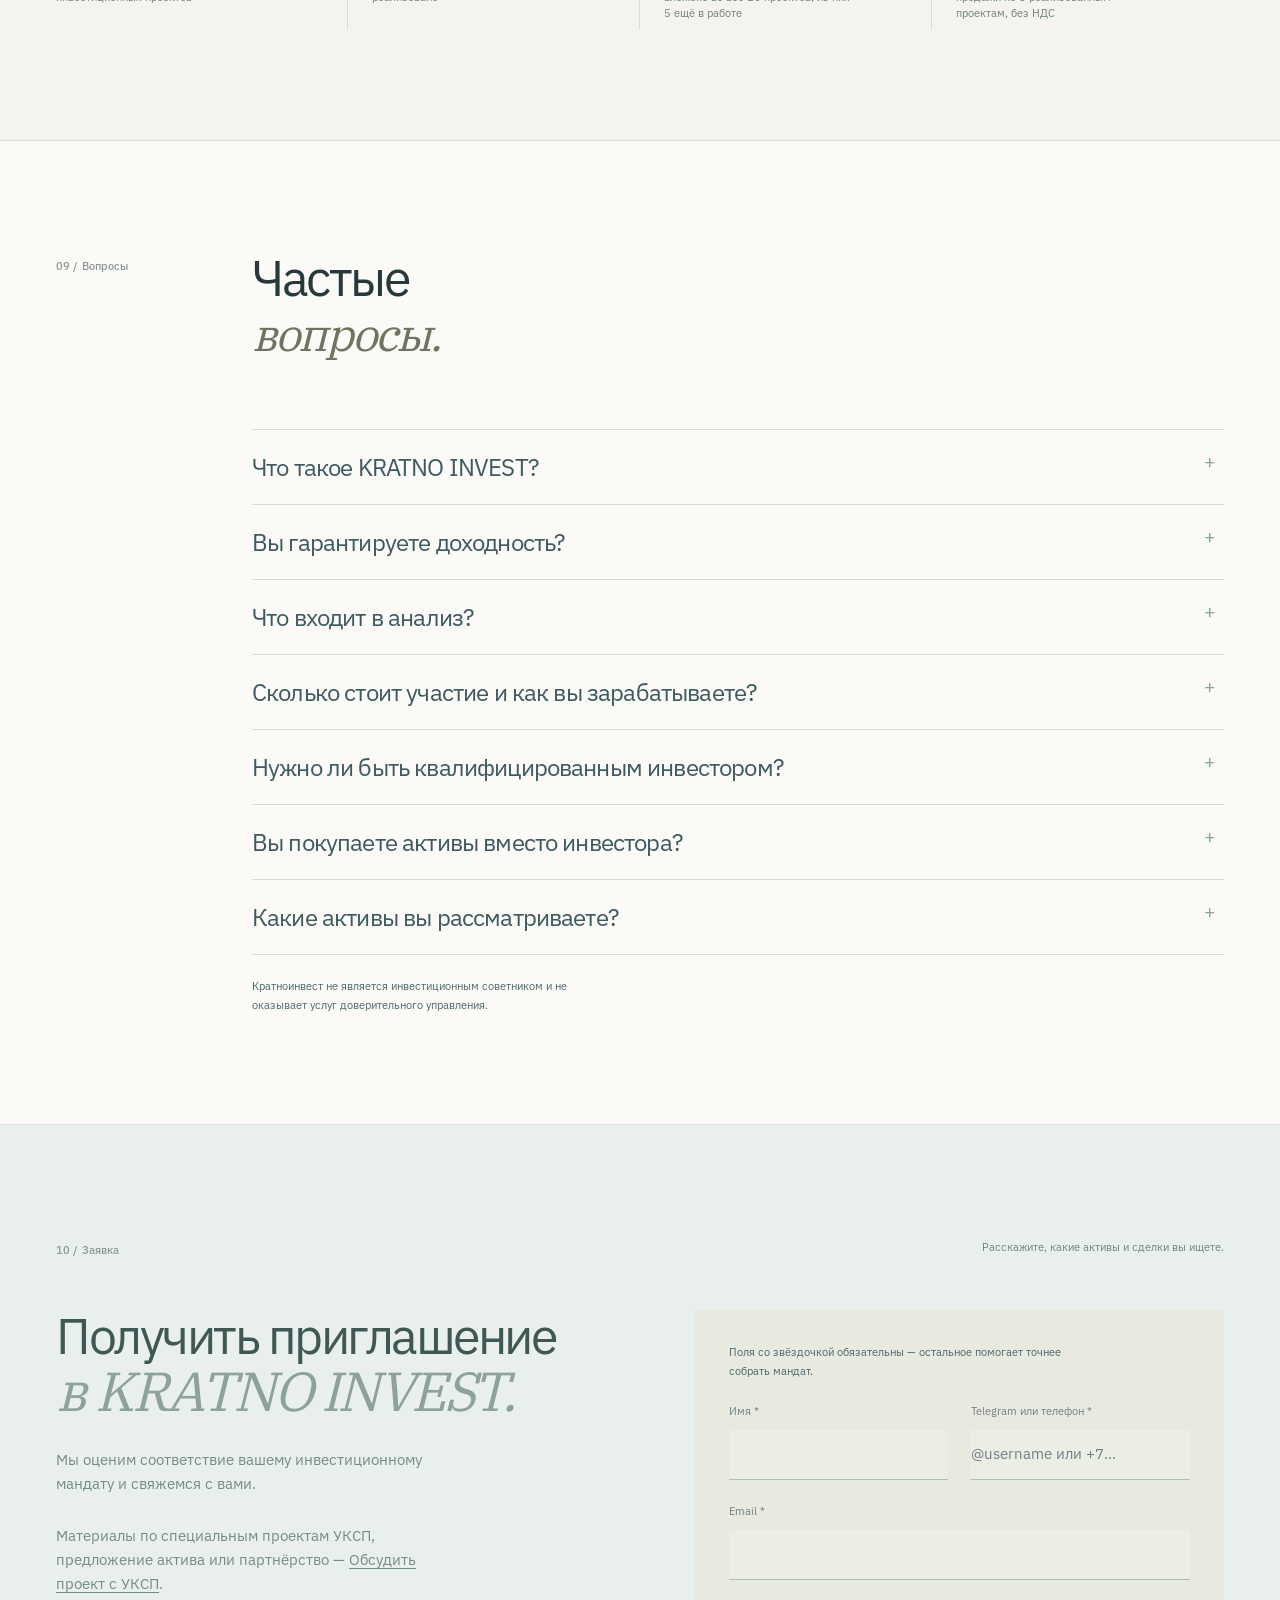
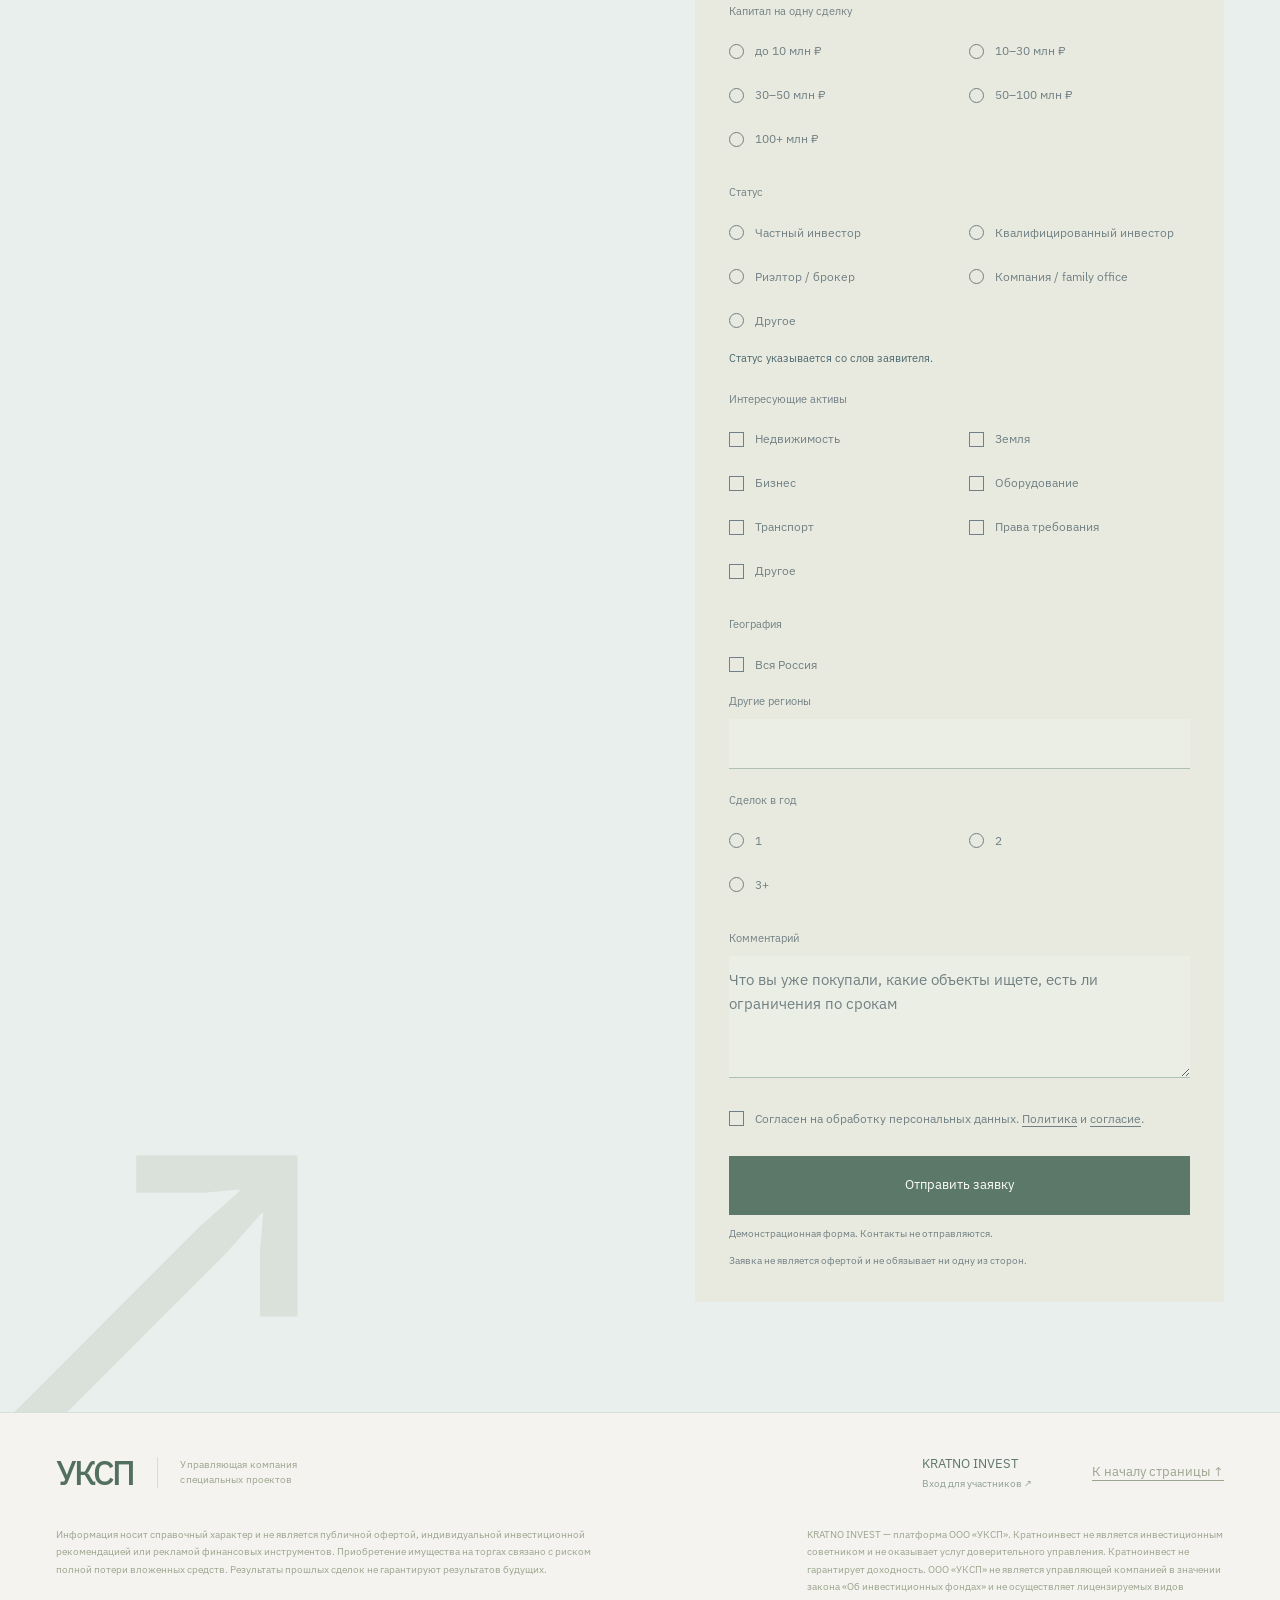
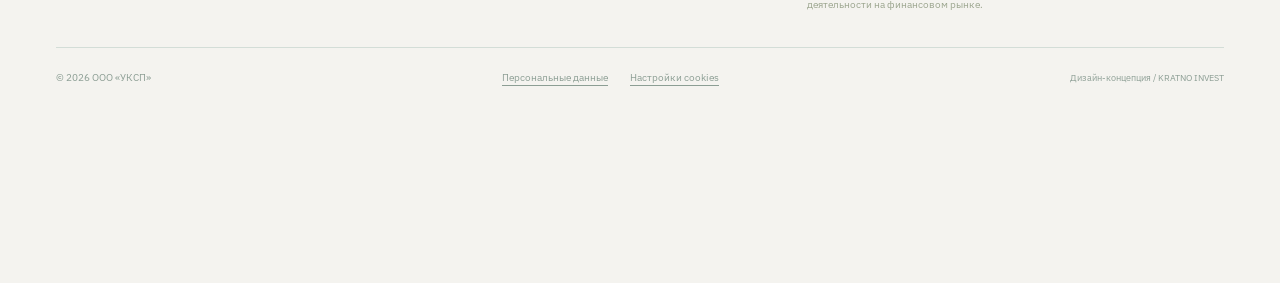
==== commit 8254886f: "KRATNO: итоги портфолио без «Дом Раменское» Объект исключён из портфолио по решению владельца. Итоги" ====
--- a/kratno.html
+++ b/kratno.html
@@ -191,9 +191,9 @@
   <div class="wrap">
     <div class="k-figures-head"><span>Портфолио 2023–2026</span><span>Прошлые результаты не гарантируют будущих</span></div>
     <dl class="k-figures">
-      <div><dt>инвестиционных проектов</dt><dd>11</dd></div>
+      <div><dt>инвестиционных проектов</dt><dd>10</dd></div>
       <div><dt>реализовано</dt><dd>5</dd></div>
-      <div><dt>вложено во все 11 проектов, из них 6 ещё в работе</dt><dd>83,0<small>млн ₽</small></dd></div>
+      <div><dt>вложено во все 10 проектов, из них 5 ещё в работе</dt><dd>77,2<small>млн ₽</small></dd></div>
       <div><dt>продажи по 5 реализованным проектам, без НДС</dt><dd>70,7<small>млн ₽</small></dd></div>
     </dl>
   </div>
--- a/kratno.css
+++ b/kratno.css
@@ -151,7 +151,7 @@
 body:has(#cookie:not([hidden])){padding-bottom:170px}
 
 /* Итоги портфолио в разделе «08 / Опыт». Цифры — из «Портфолио 2023-2026.xlsx», лист «История»:
-   11 строк, 5 со статусом «продано»; вложено = сумма колонки «Стоимость приобретения» по всем 11;
+   10 строк, 5 со статусом «продано»; вложено = сумма колонки «Стоимость приобретения» по всем 10;
    продажи = сумма «Цена продажи» по 5 проданным. Типографика — как у .project-sale на главной. */
 .k-figures-head{display:flex;justify-content:space-between;gap:20px;margin-top:64px;padding-bottom:14px;border-bottom:1px solid var(--line);font-size:10px;color:#8aa195}
 .k-figures{display:grid;grid-template-columns:repeat(4,minmax(0,1fr));gap:0;margin:0}
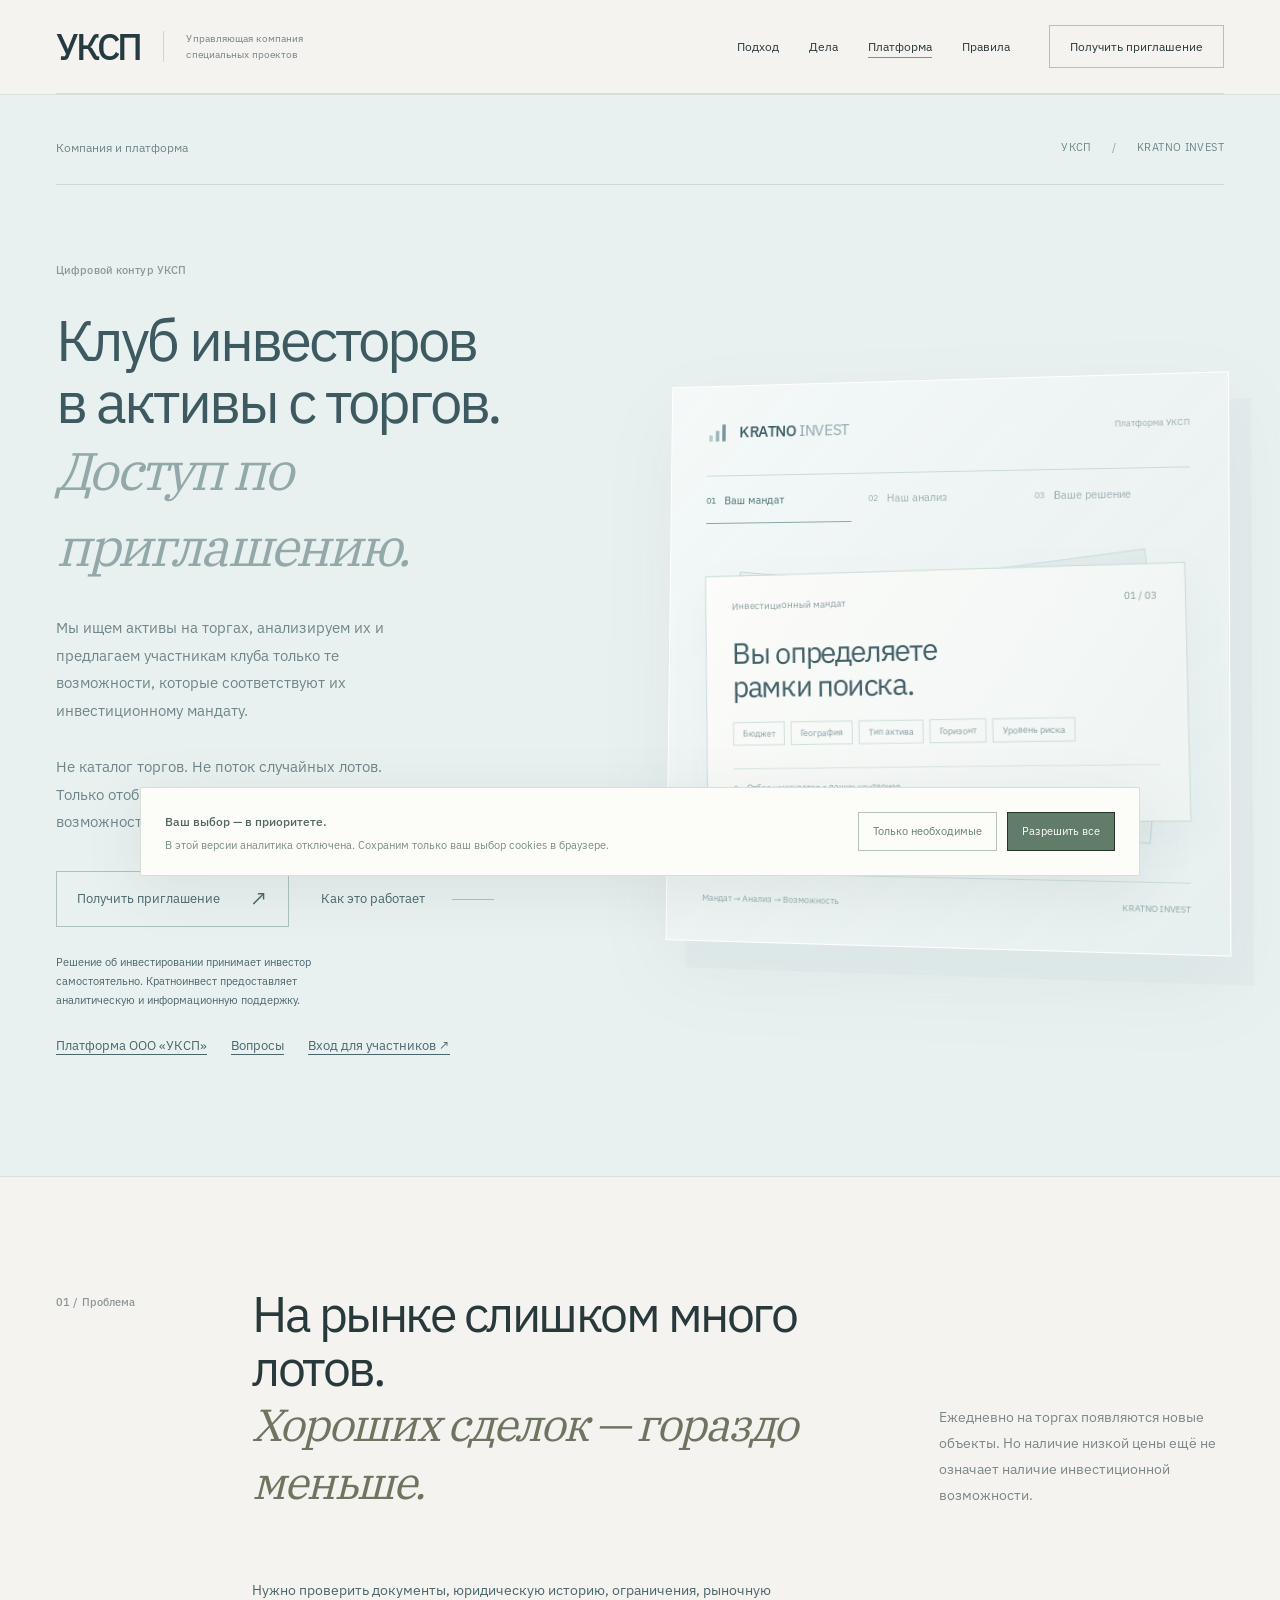
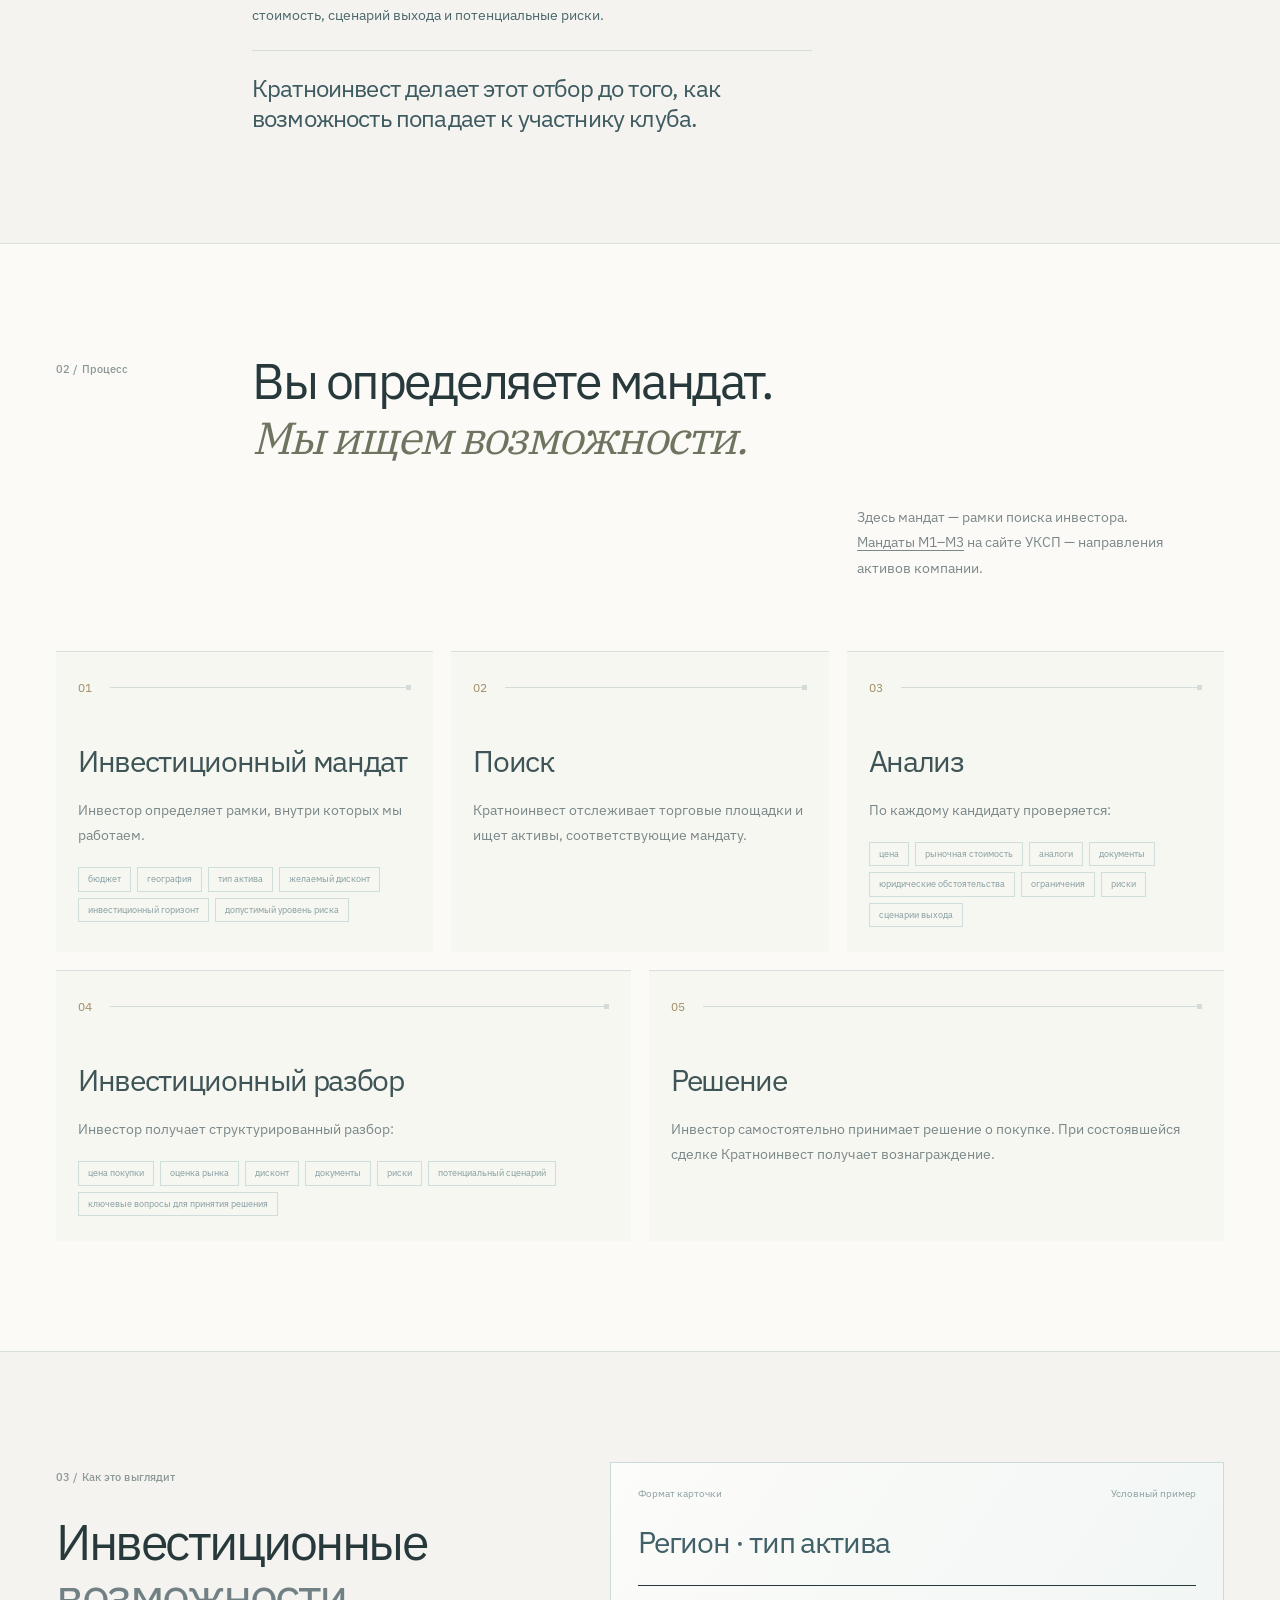
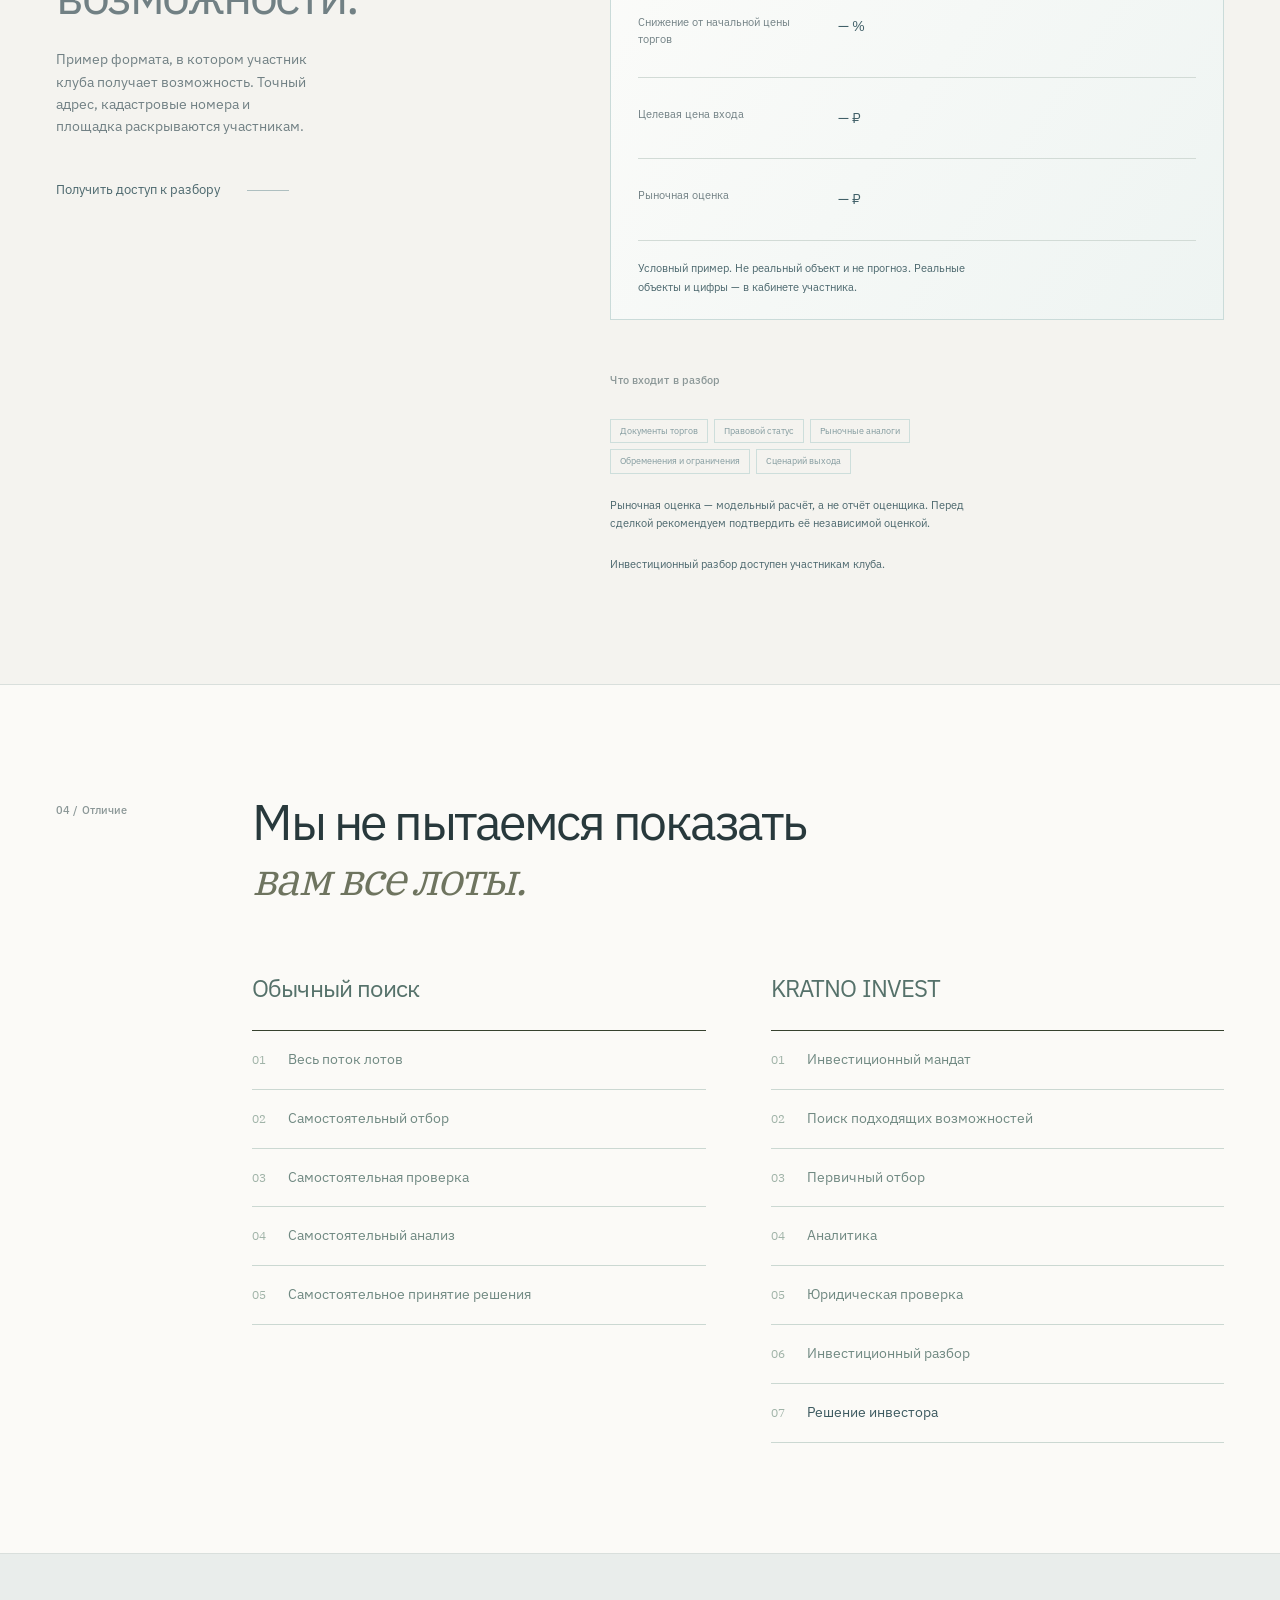
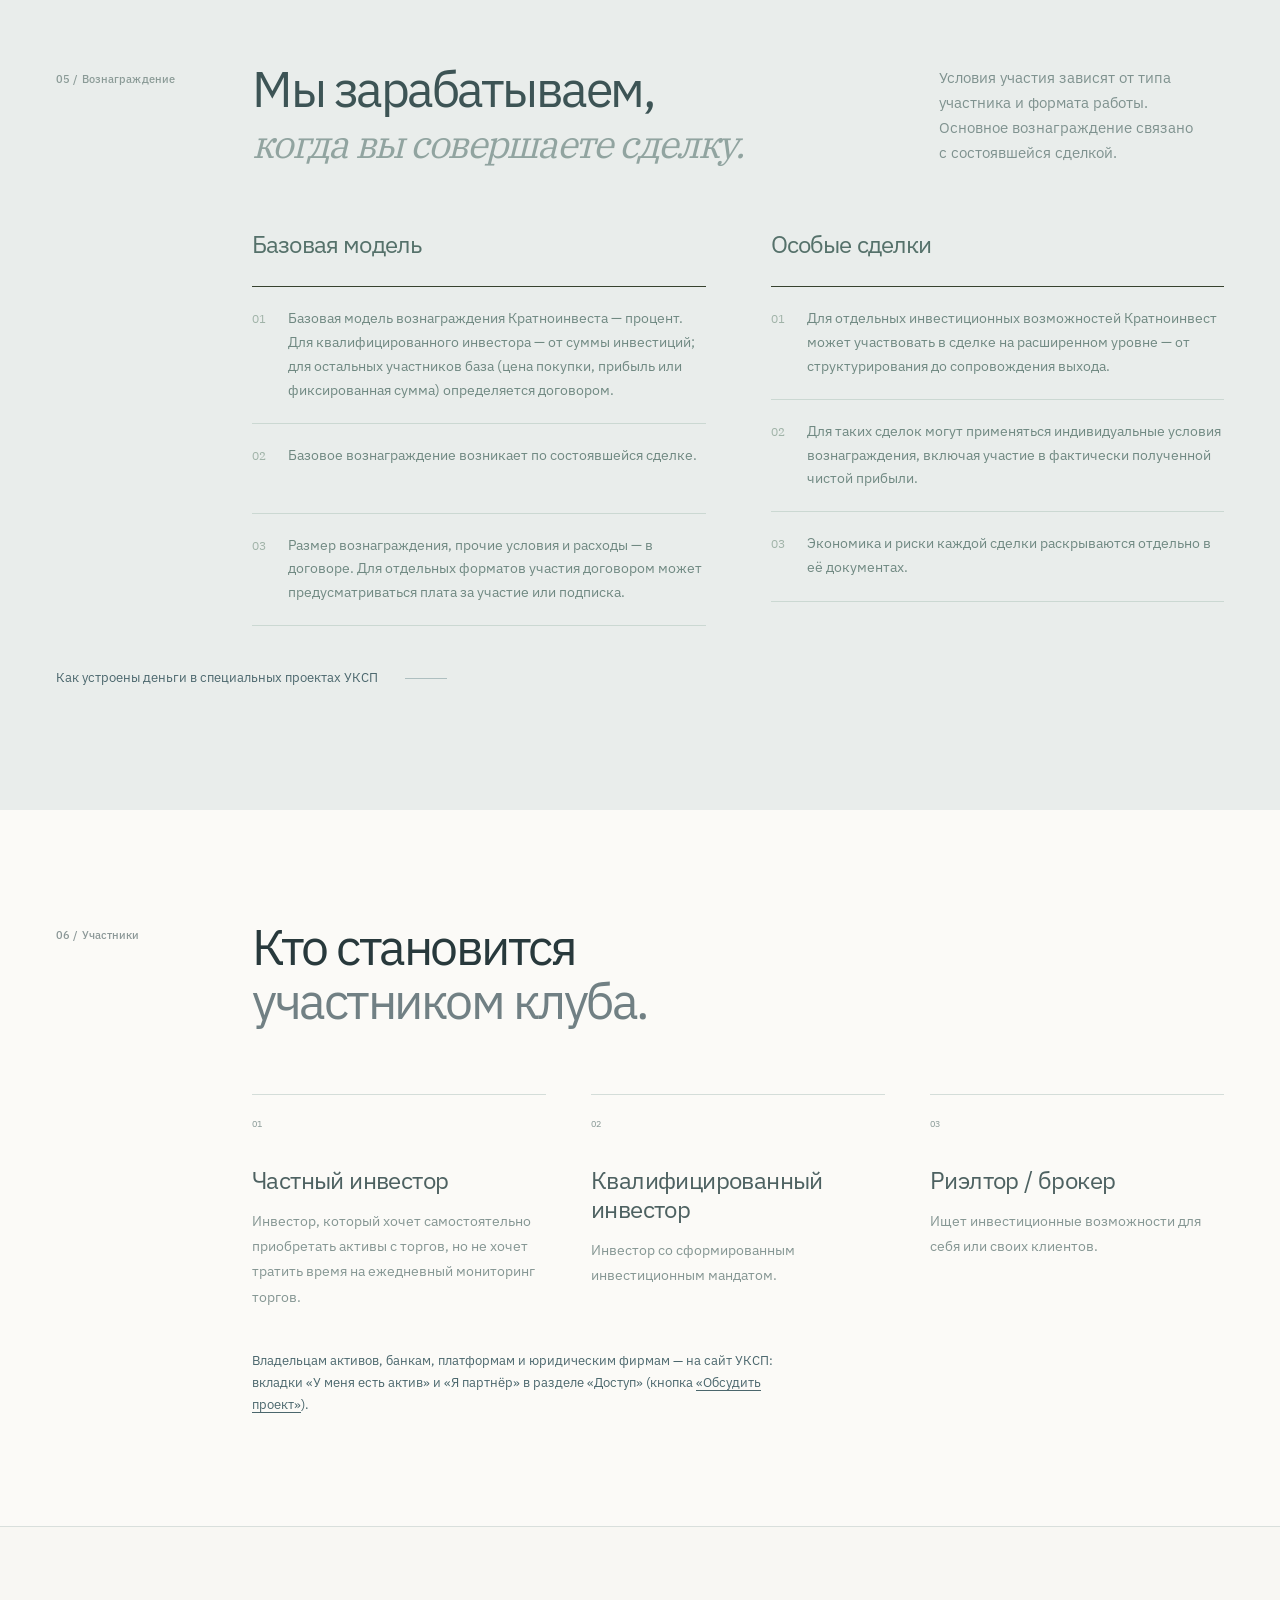
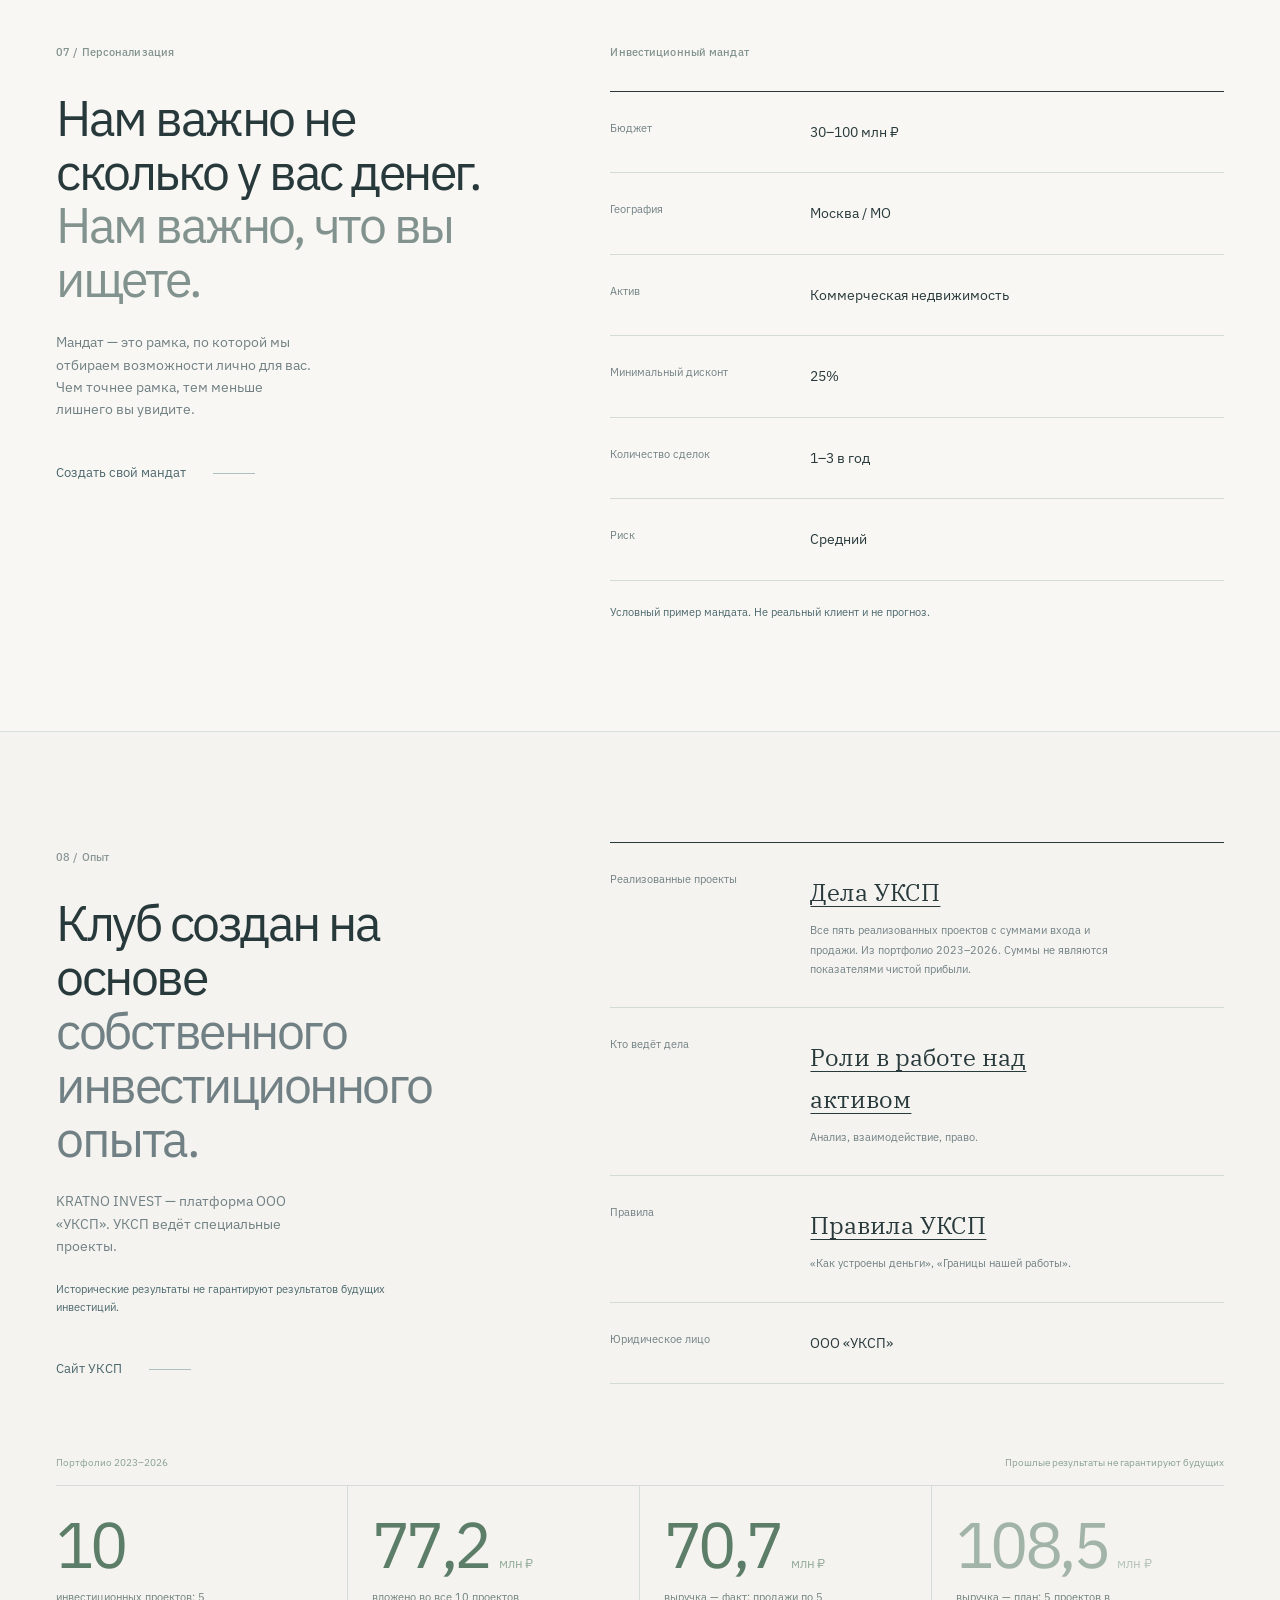
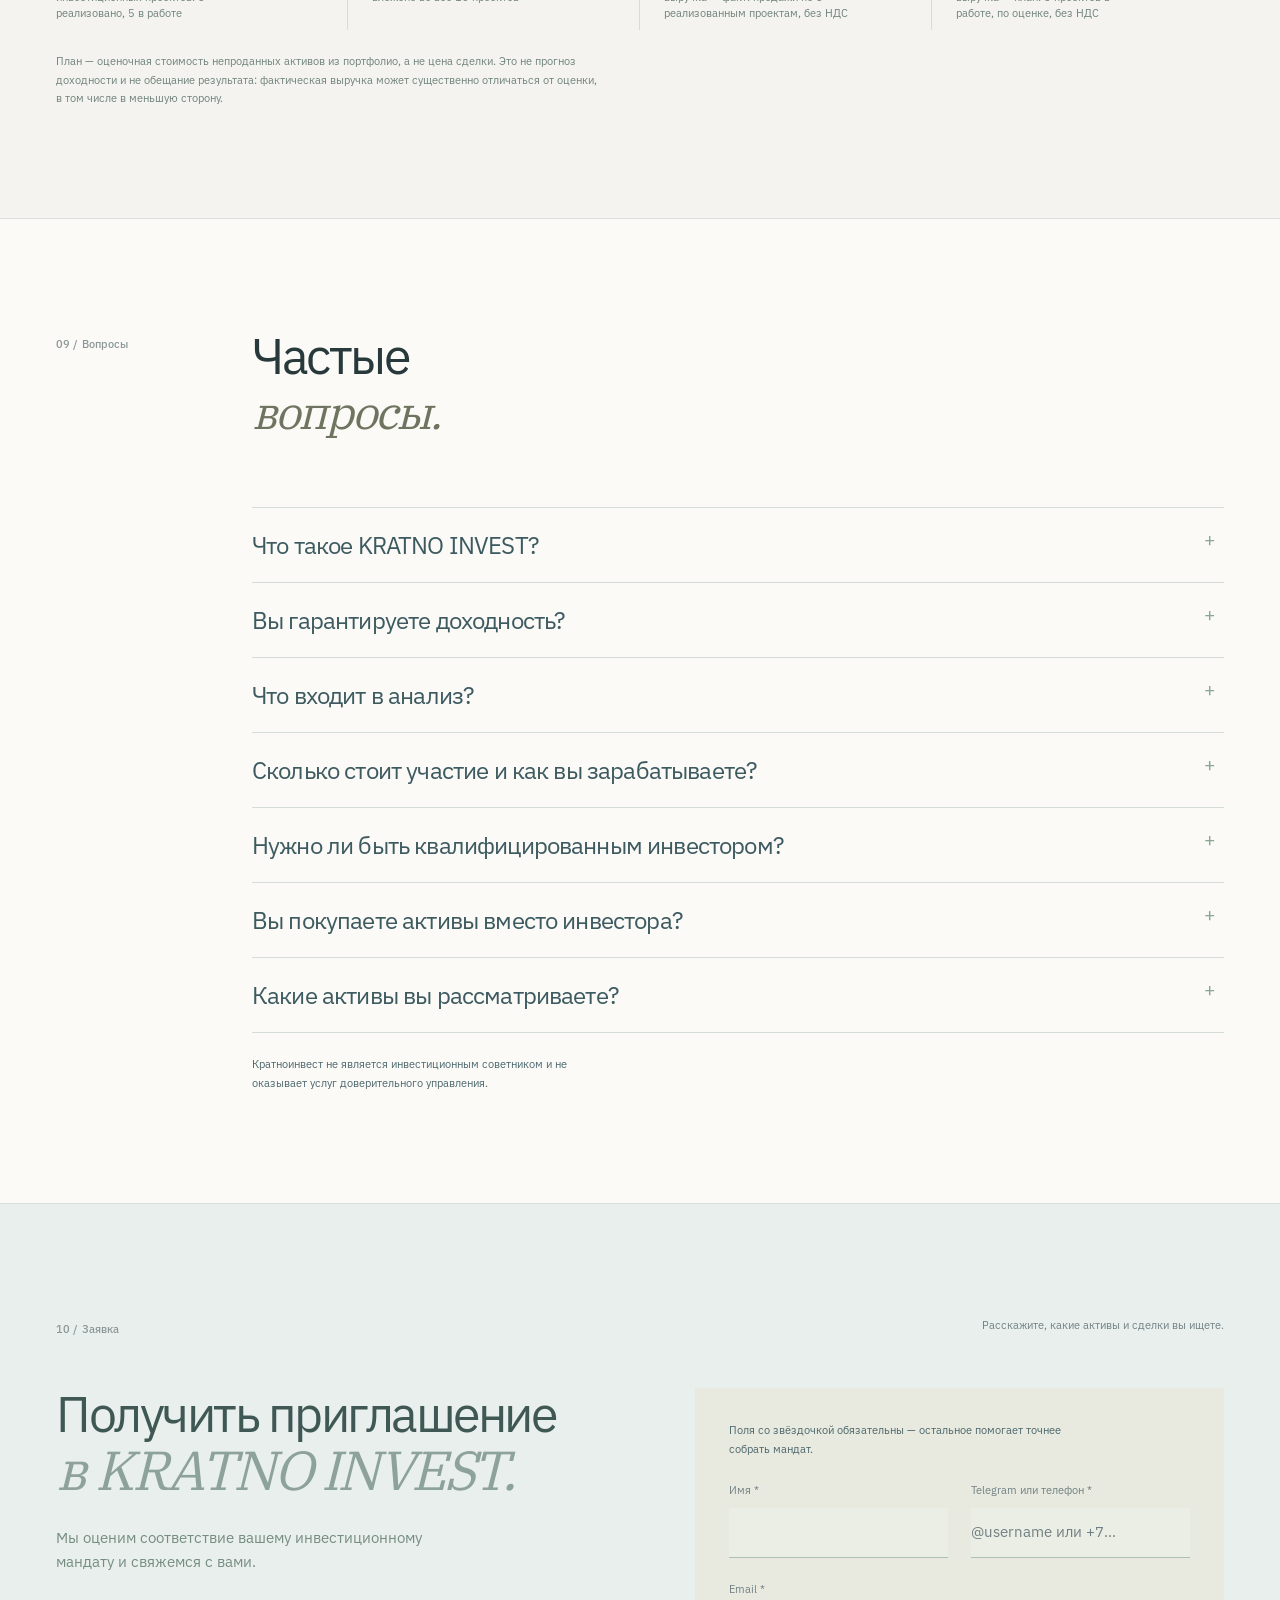
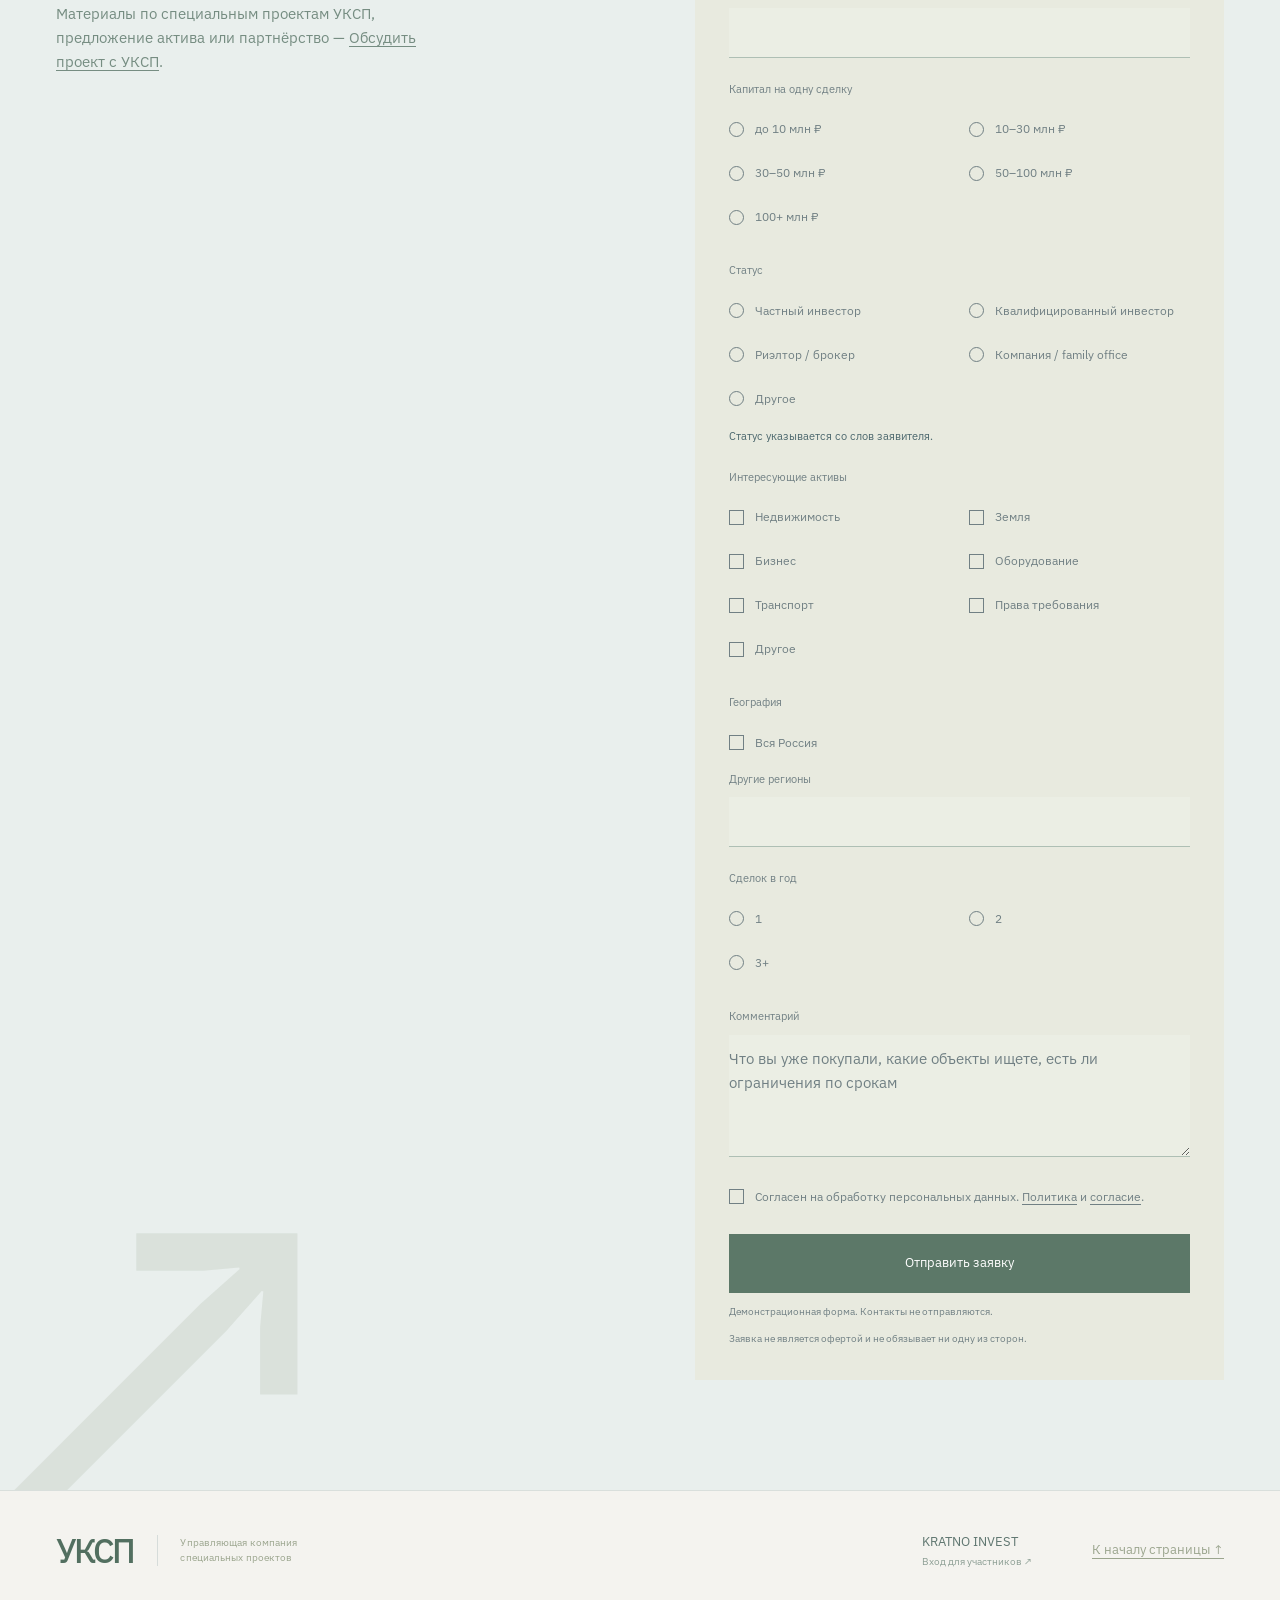
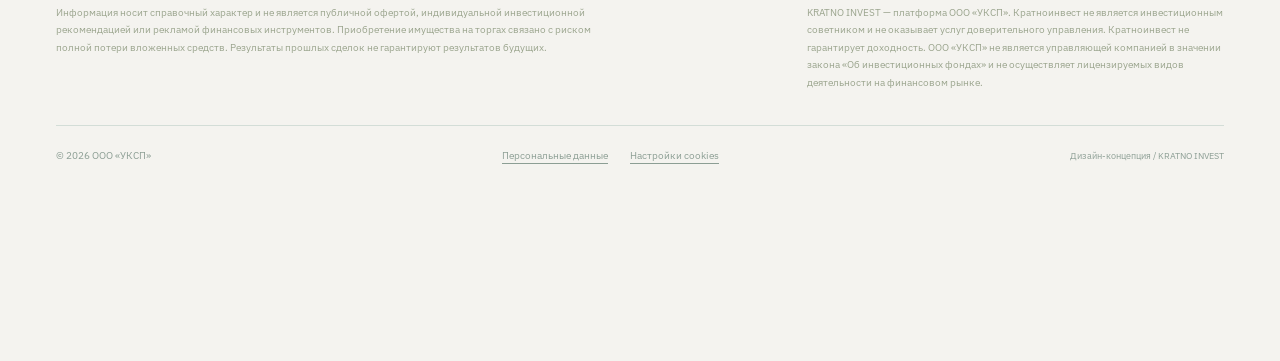
==== commit 9910e0c5: "KRATNO: выручка по портфолио — факт и план В «08 / Опыт» итоги портфолио 2023–2026: 10 проектов (5 р" ====
--- a/kratno.html
+++ b/kratno.html
@@ -191,11 +191,12 @@
   <div class="wrap">
     <div class="k-figures-head"><span>Портфолио 2023–2026</span><span>Прошлые результаты не гарантируют будущих</span></div>
     <dl class="k-figures">
-      <div><dt>инвестиционных проектов</dt><dd>10</dd></div>
-      <div><dt>реализовано</dt><dd>5</dd></div>
-      <div><dt>вложено во все 10 проектов, из них 5 ещё в работе</dt><dd>77,2<small>млн ₽</small></dd></div>
-      <div><dt>продажи по 5 реализованным проектам, без НДС</dt><dd>70,7<small>млн ₽</small></dd></div>
+      <div><dt>инвестиционных проектов: 5 реализовано, 5 в работе</dt><dd>10</dd></div>
+      <div><dt>вложено во все 10 проектов</dt><dd>77,2<small>млн ₽</small></dd></div>
+      <div class="k-fact"><dt>выручка — факт: продажи по 5 реализованным проектам, без НДС</dt><dd>70,7<small>млн ₽</small></dd></div>
+      <div class="k-plan"><dt>выручка — план: 5 проектов в работе, по оценке, без НДС</dt><dd>108,5<small>млн ₽</small></dd></div>
     </dl>
+    <p class="k-figures-note">План — оценочная стоимость непроданных активов из портфолио, а не цена сделки. Это не прогноз доходности и не обещание результата: фактическая выручка может существенно отличаться от оценки, в том числе в меньшую сторону.</p>
   </div>
 </section>
 <section id="faq" class="section">
--- a/kratno.css
+++ b/kratno.css
@@ -152,6 +152,7 @@
 
 /* Итоги портфолио в разделе «08 / Опыт». Цифры — из «Портфолио 2023-2026.xlsx», лист «История»:
    10 строк, 5 со статусом «продано»; вложено = сумма колонки «Стоимость приобретения» по всем 10;
+   факт выручки = сумма «Цена продажи» по 5 проданным; план = сумма «Оценочная цена» по 5 непроданным;
    продажи = сумма «Цена продажи» по 5 проданным. Типографика — как у .project-sale на главной. */
 .k-figures-head{display:flex;justify-content:space-between;gap:20px;margin-top:64px;padding-bottom:14px;border-bottom:1px solid var(--line);font-size:10px;color:#8aa195}
 .k-figures{display:grid;grid-template-columns:repeat(4,minmax(0,1fr));gap:0;margin:0}
@@ -165,3 +166,9 @@
 @media(max-width:960px){.k-figures{grid-template-columns:repeat(2,minmax(0,1fr))}.k-figures>div:nth-child(2){border-right:0}.k-figures>div:nth-child(3){padding-left:0}.k-figures>div:nth-child(n+3){border-top:1px solid var(--line);margin-top:18px}}
 @media(max-width:680px){.k-figures-head{margin-top:44px;font-size:8px}.k-figures dd{font-size:40px}.k-figures small{font-size:10px;margin-left:7px}.k-figures>div{padding:20px 12px 6px 0}.k-figures>div+div{padding-left:12px}.k-figures>div:nth-child(3){padding-left:0}.k-figures dt{font-size:10px}}
 @media print{.k-figures dd{font-size:32px}}
+
+/* Факт и план выручки: план светлее, как «Стоимость приобретения» на главной, чтобы не читался наравне с фактом */
+.k-figures .k-plan dd{color:#a1b4a7}
+.k-figures .k-plan small{color:#b3c2b7}
+.k-figures-note{max-width:78ch;margin:22px 0 0;font-size:11px;line-height:1.7;color:#6f837b}
+@media(max-width:680px){.k-figures-note{font-size:10px;margin-top:18px}}
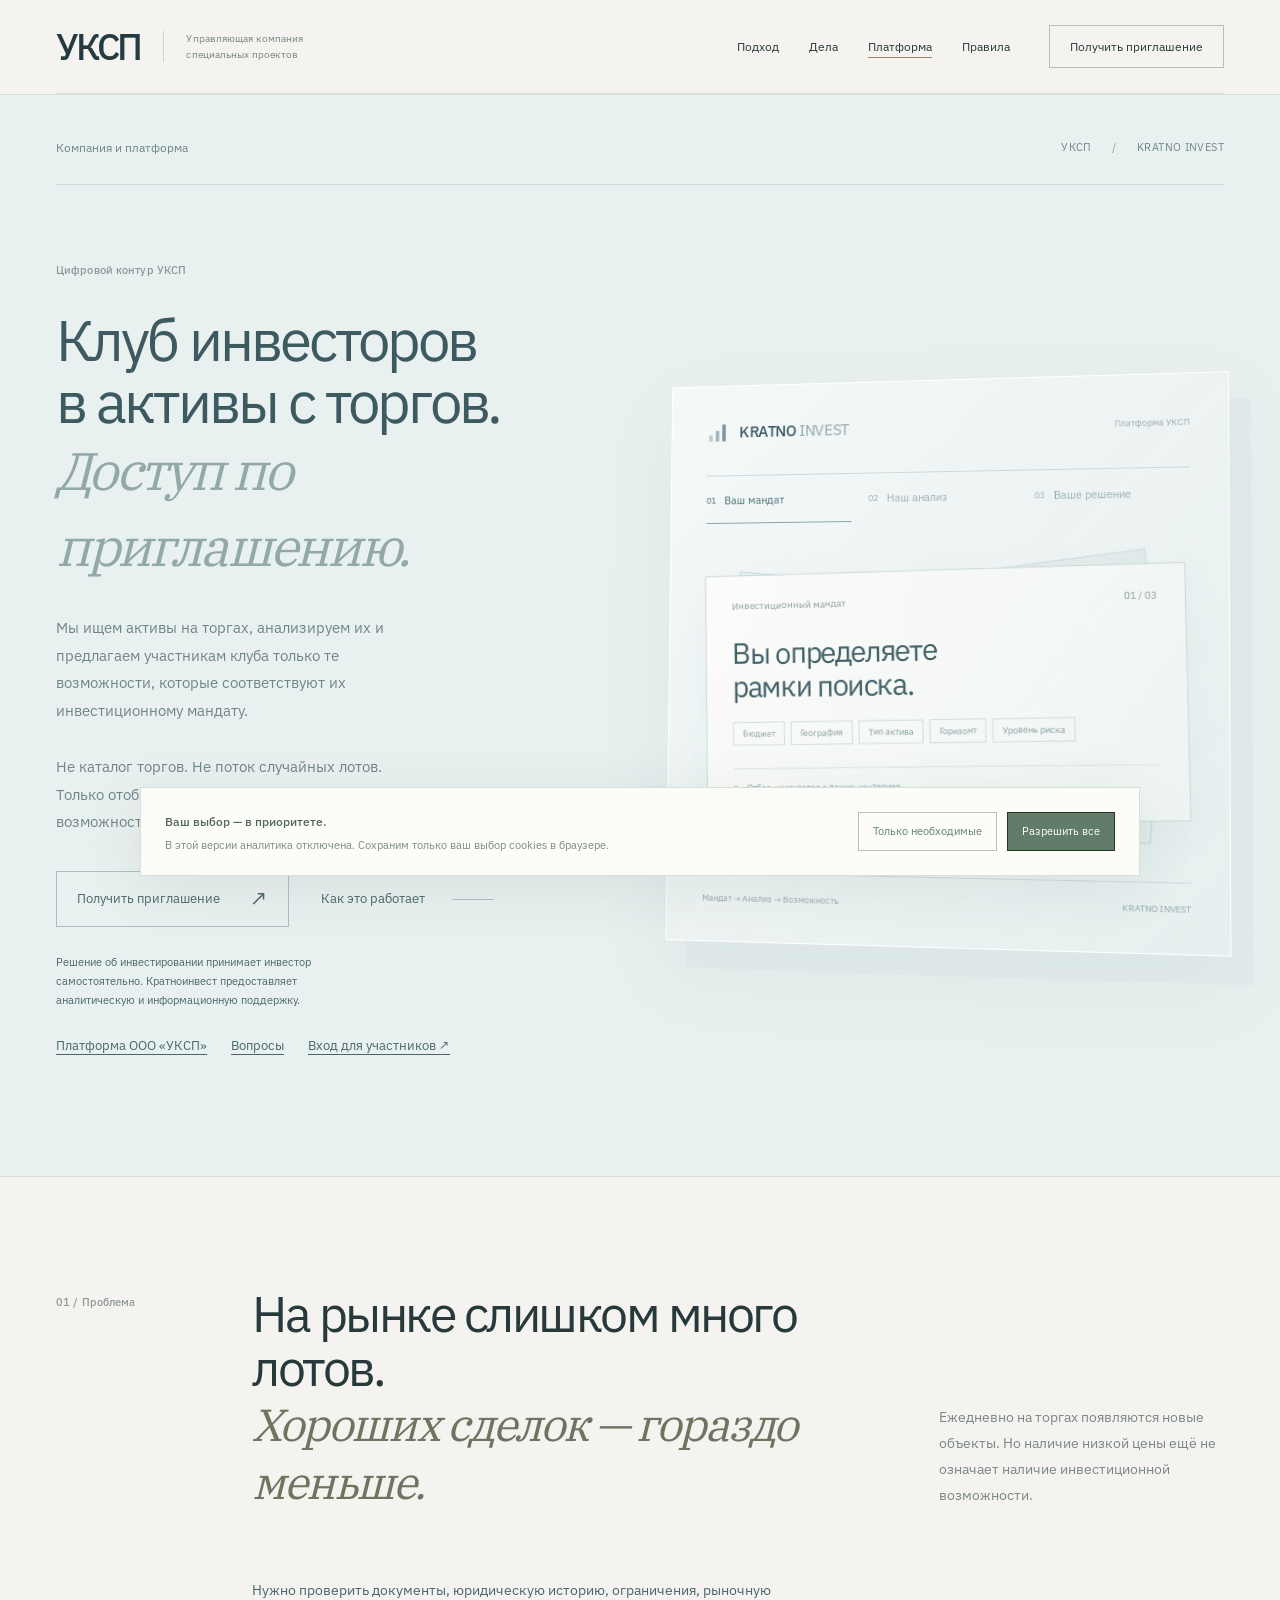
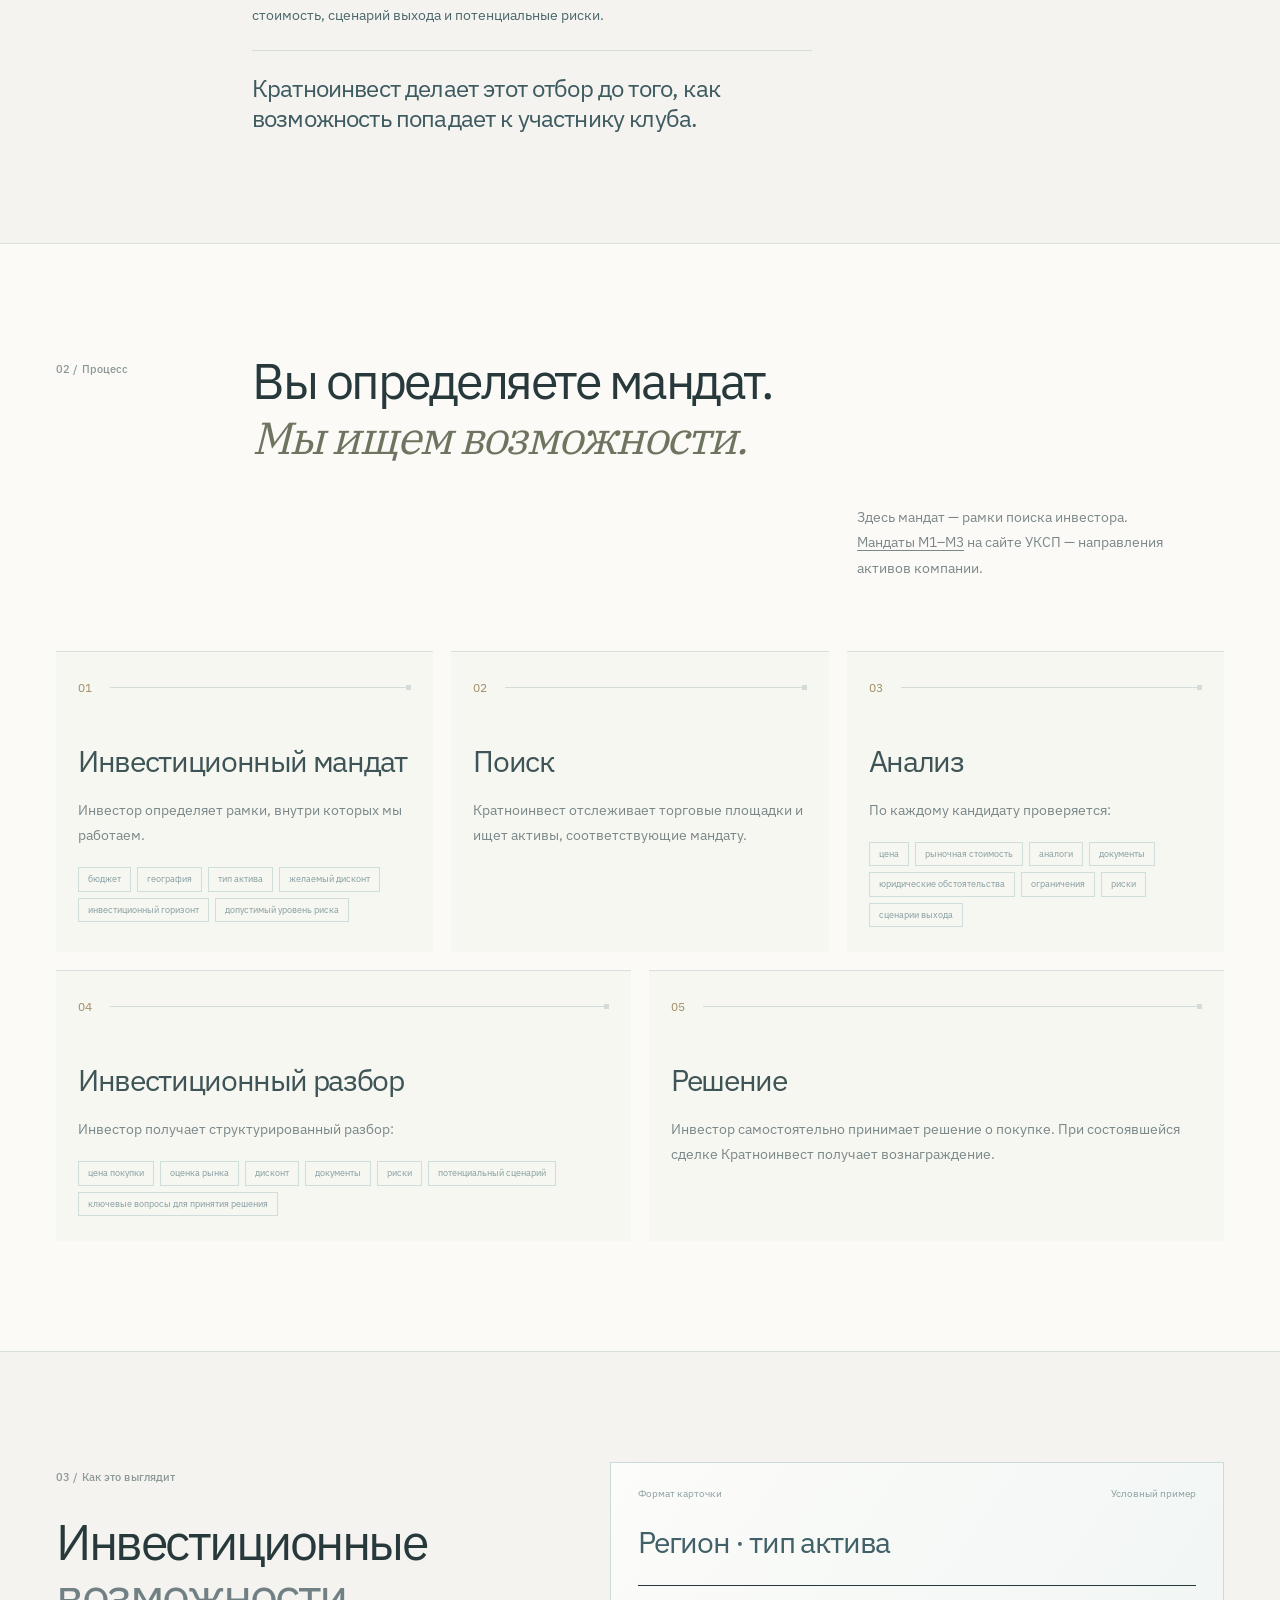
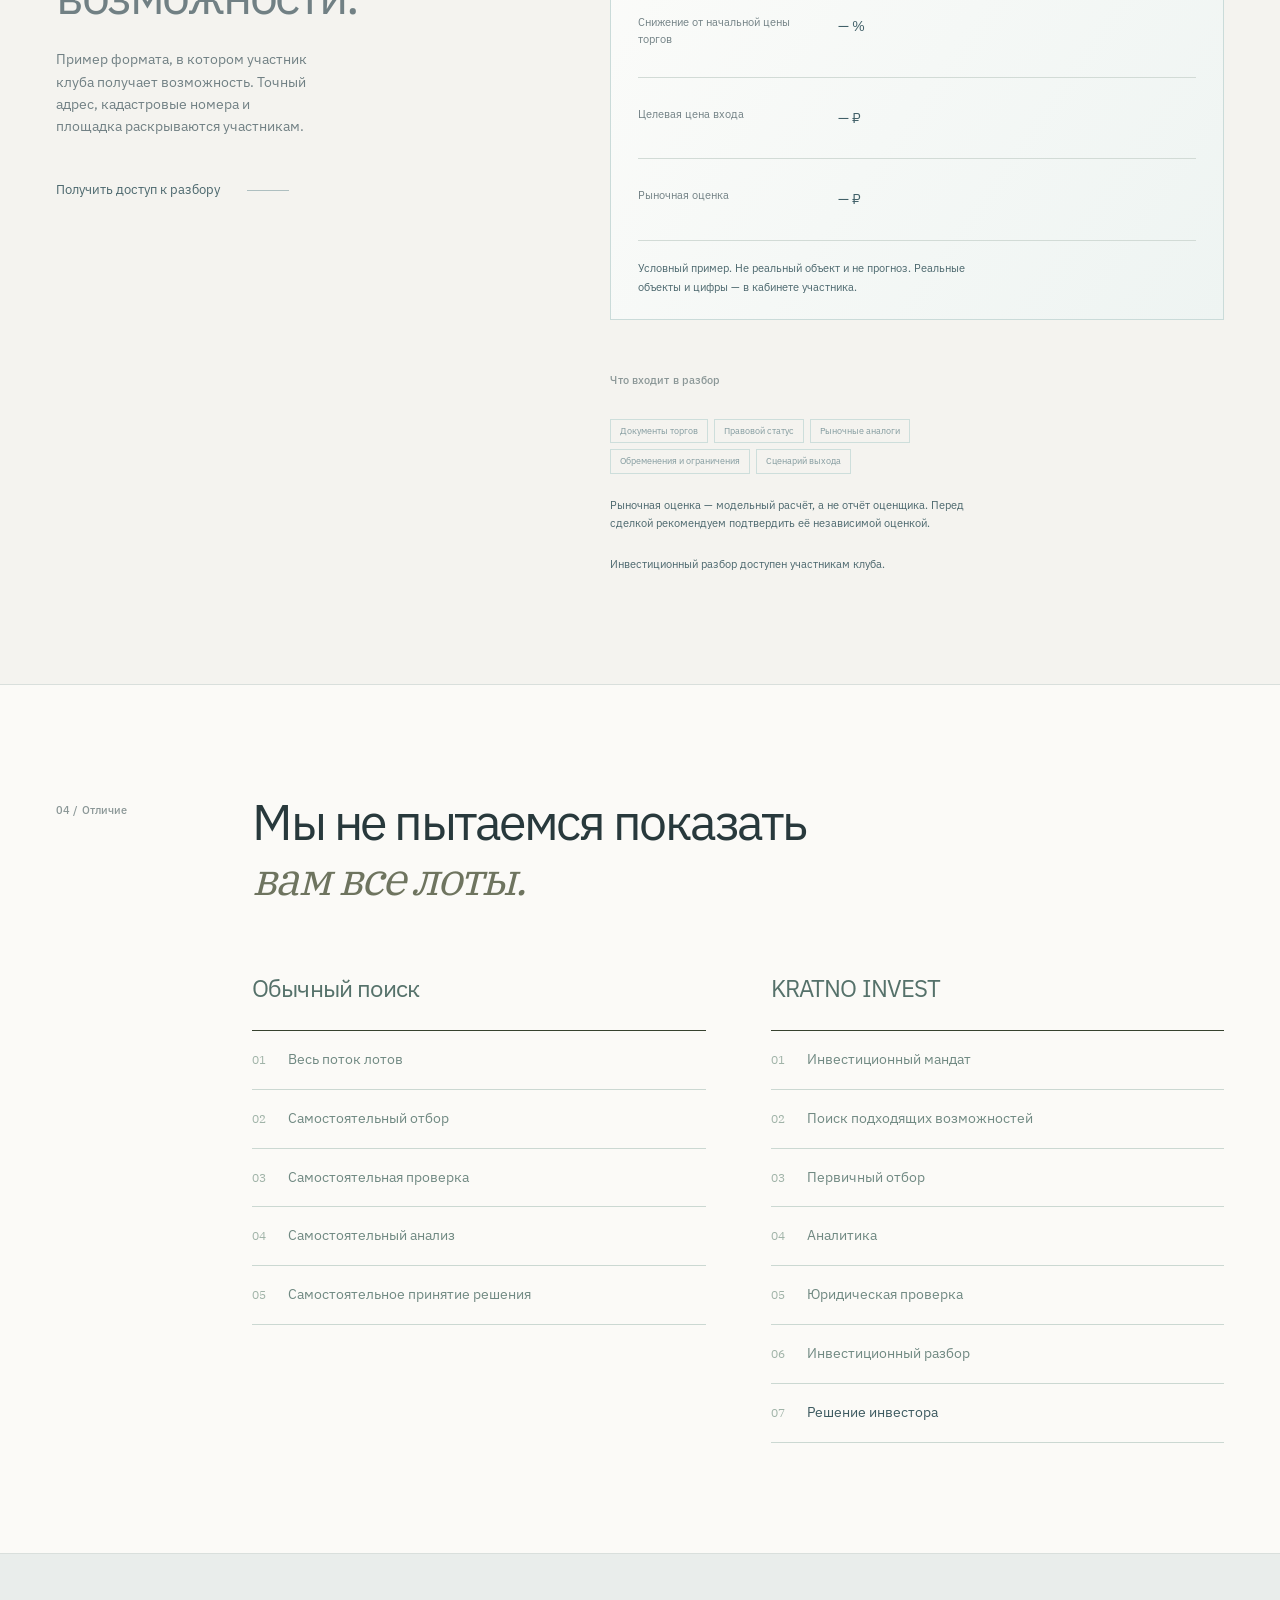
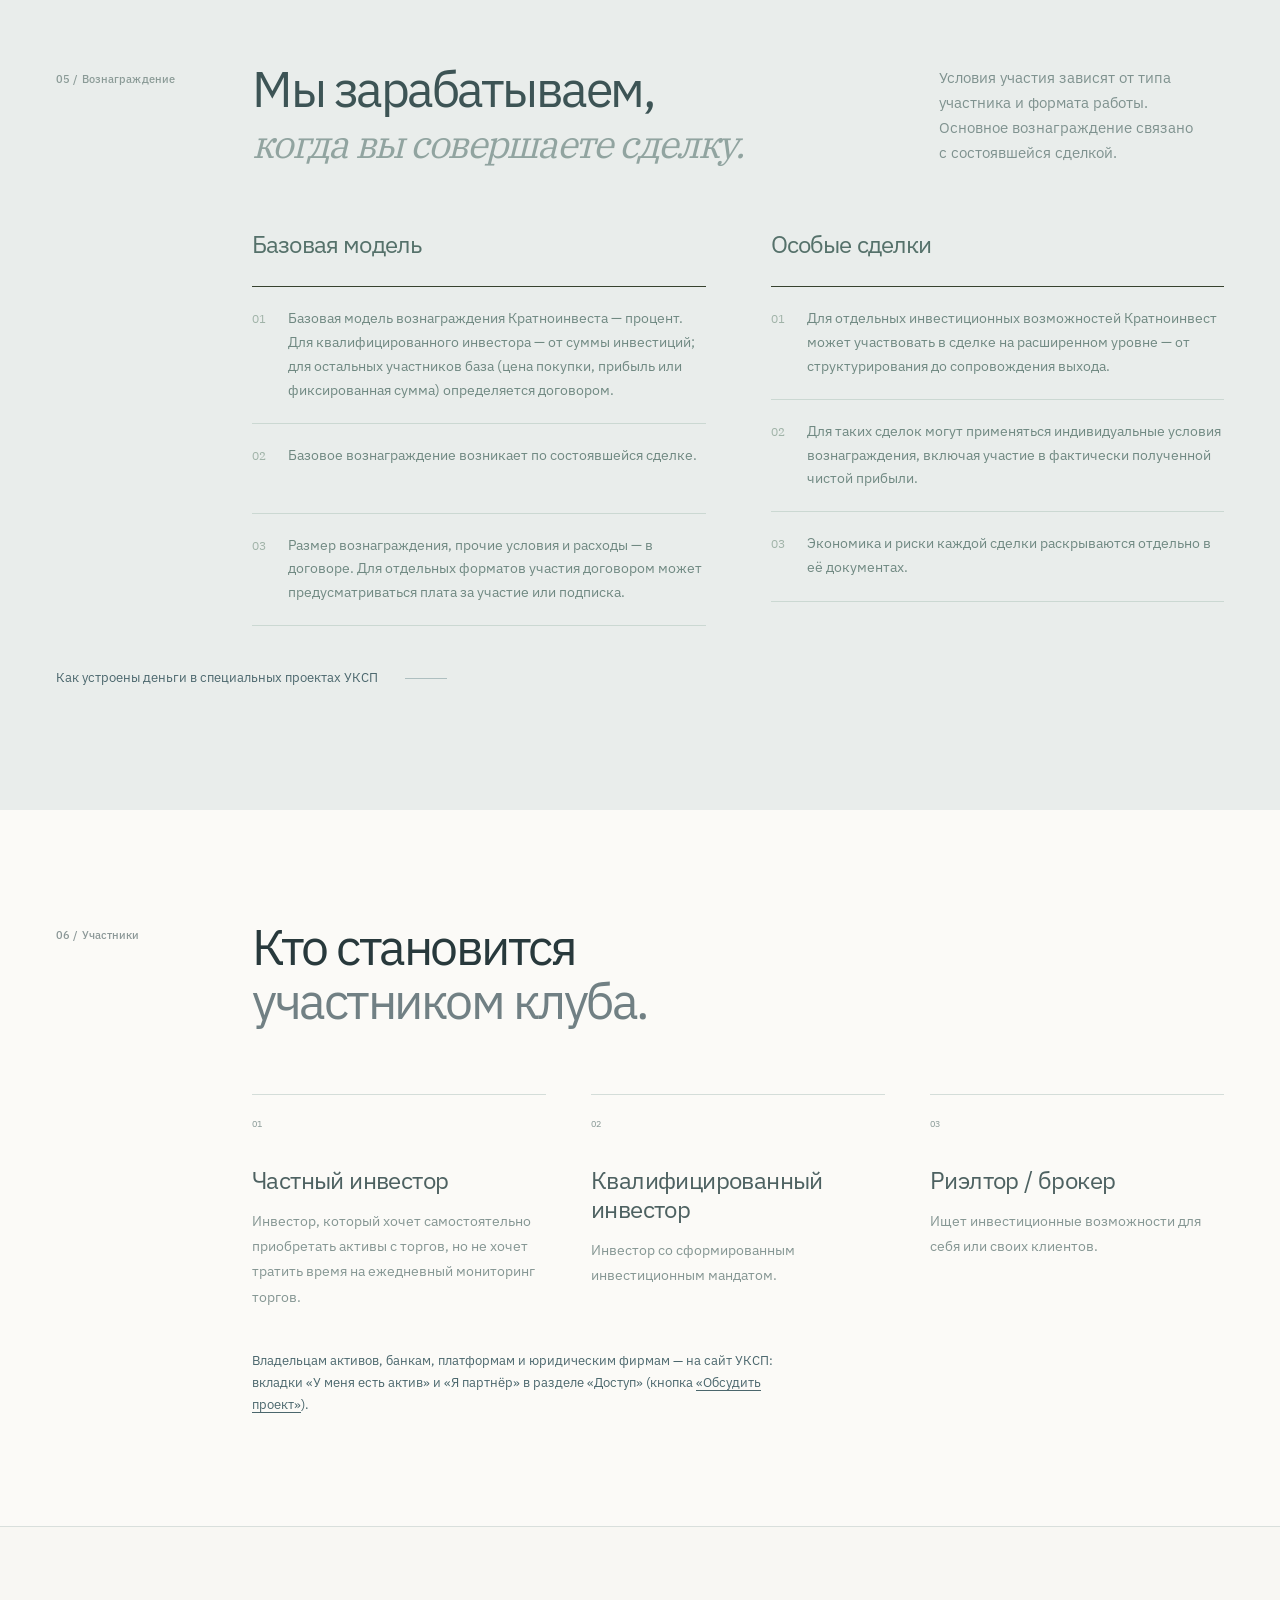
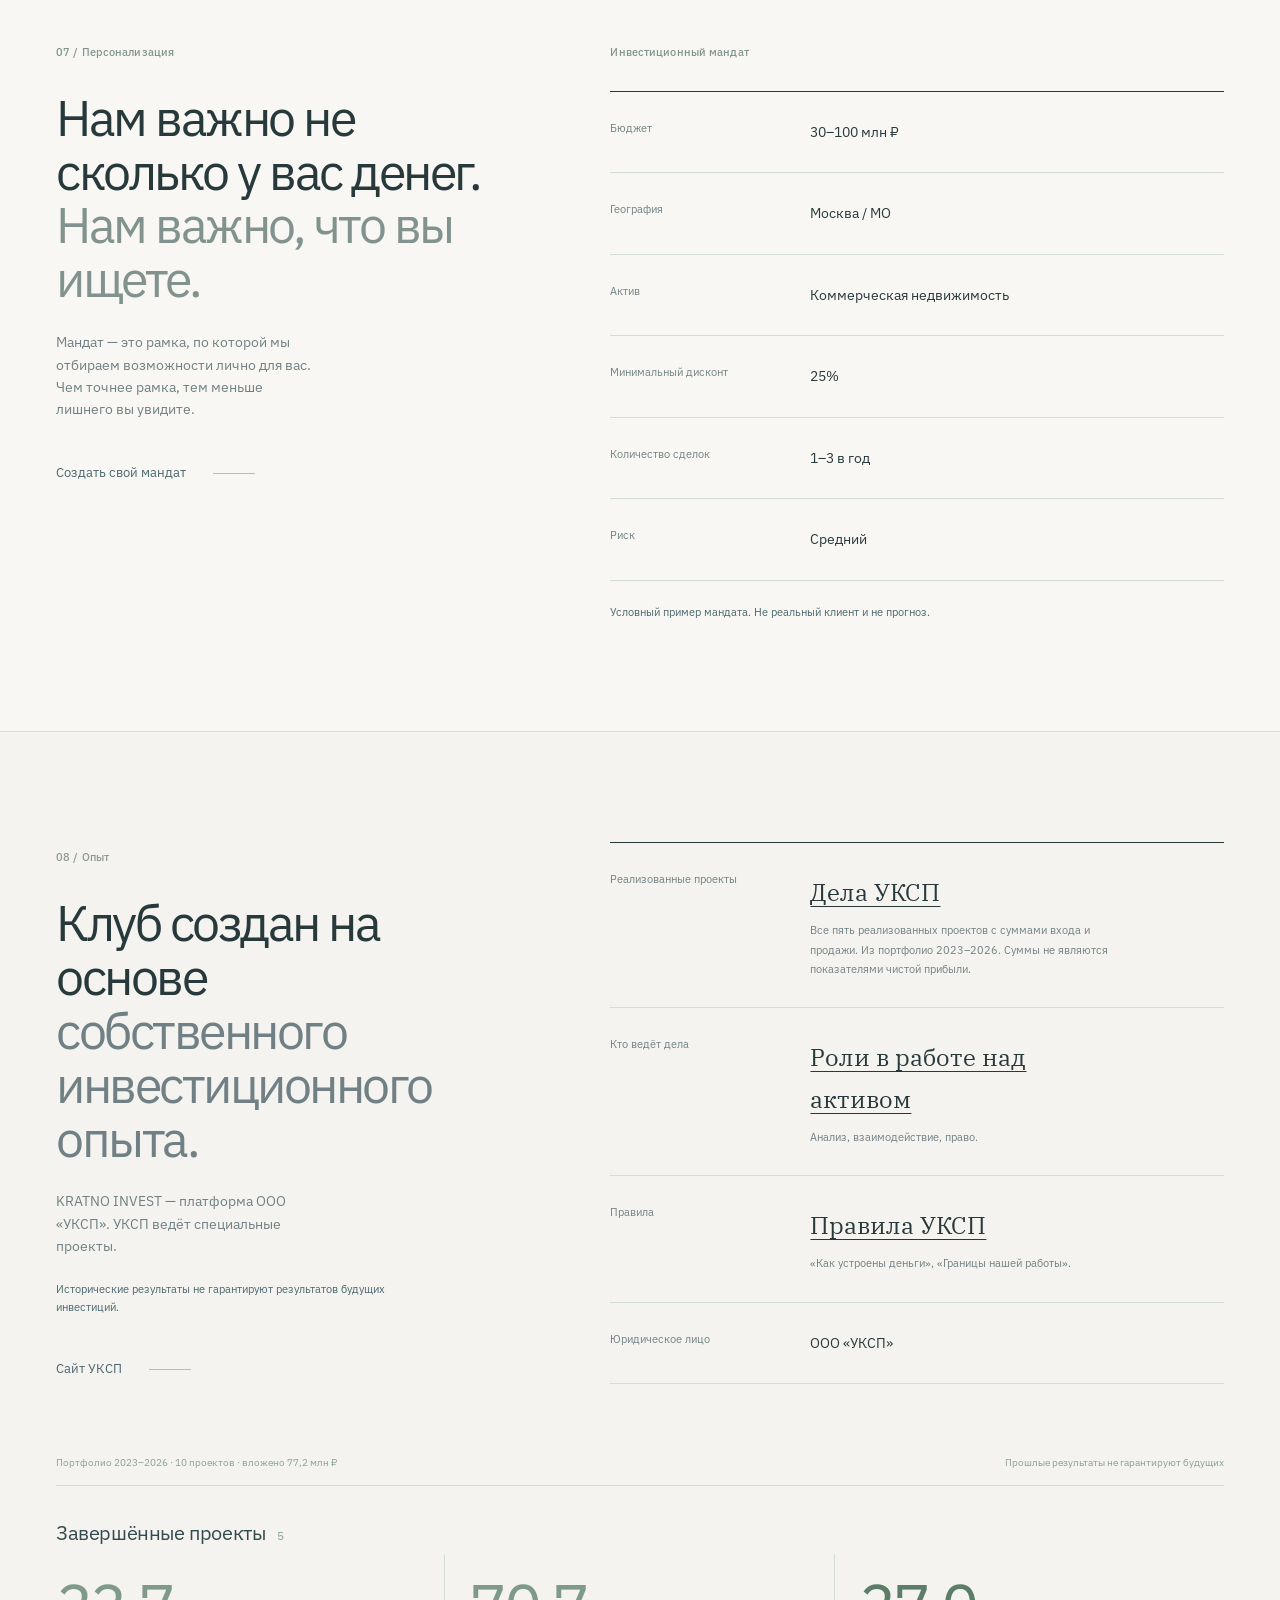
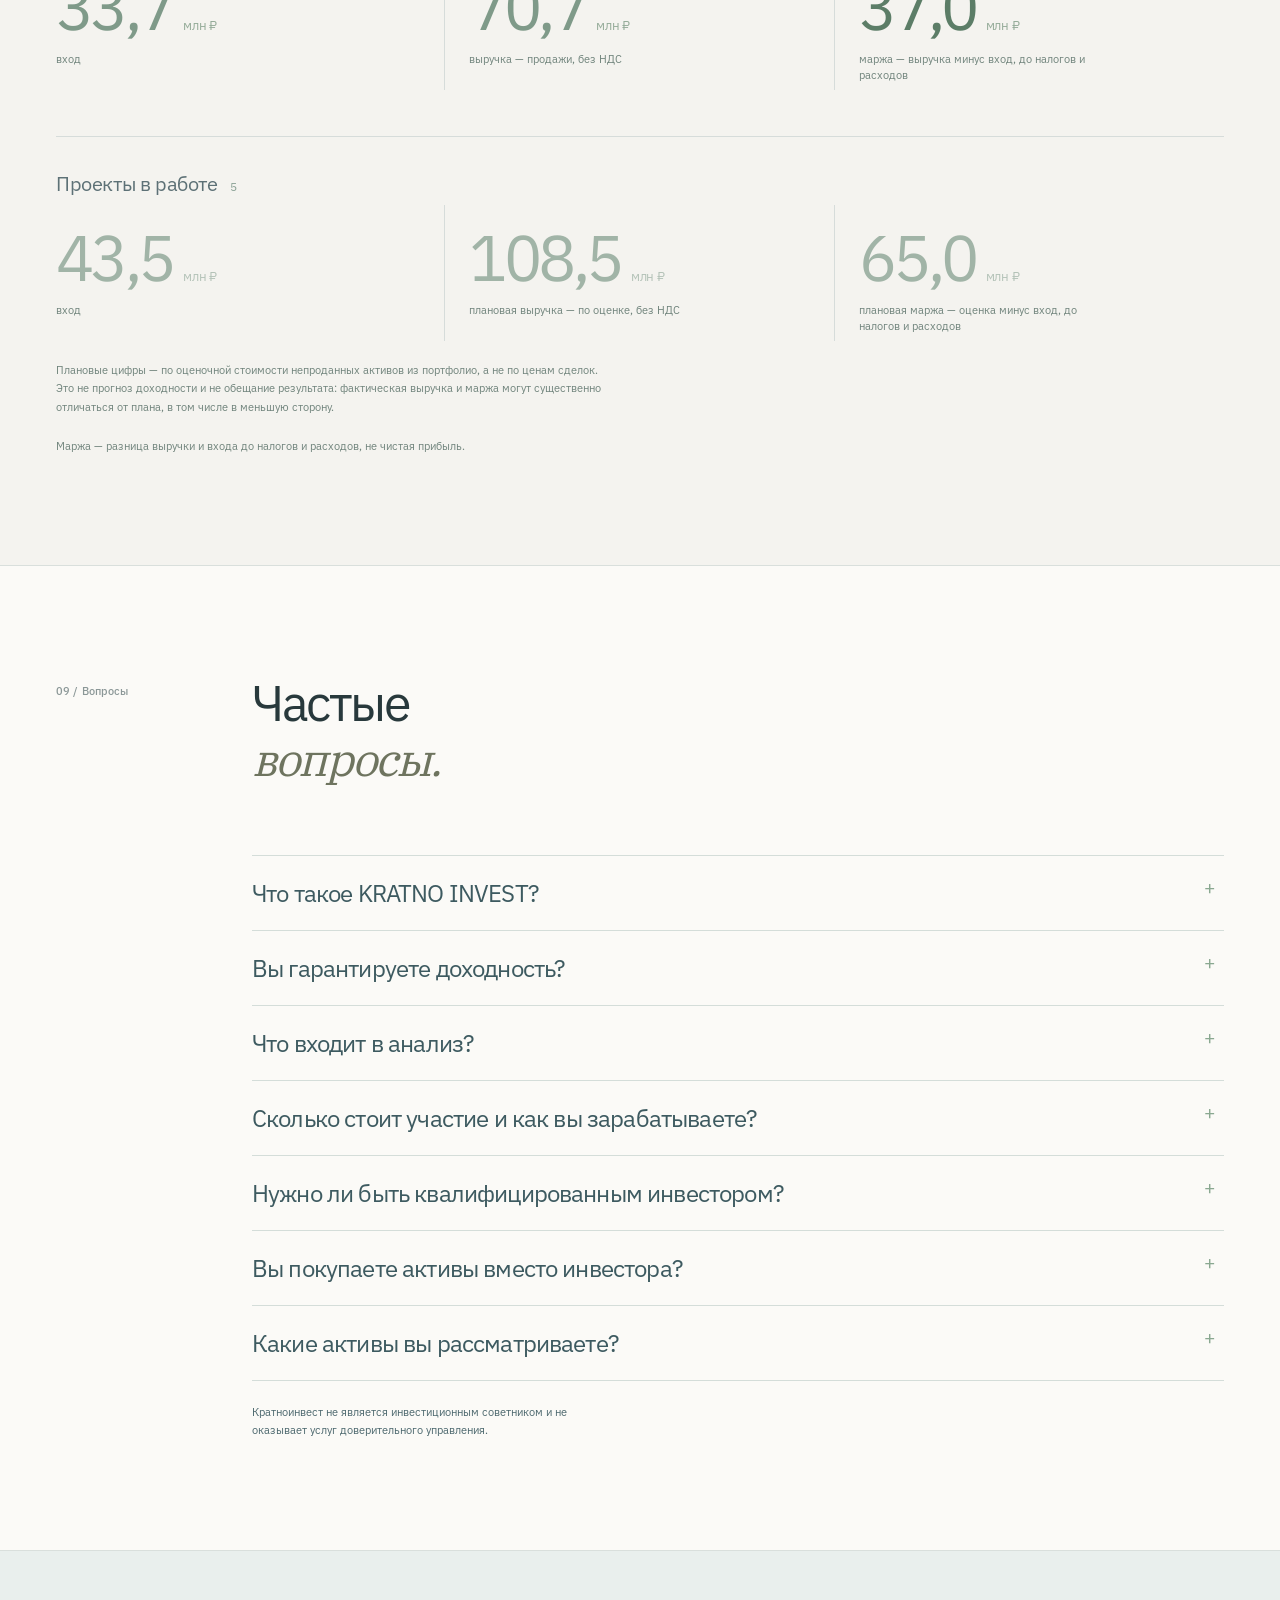
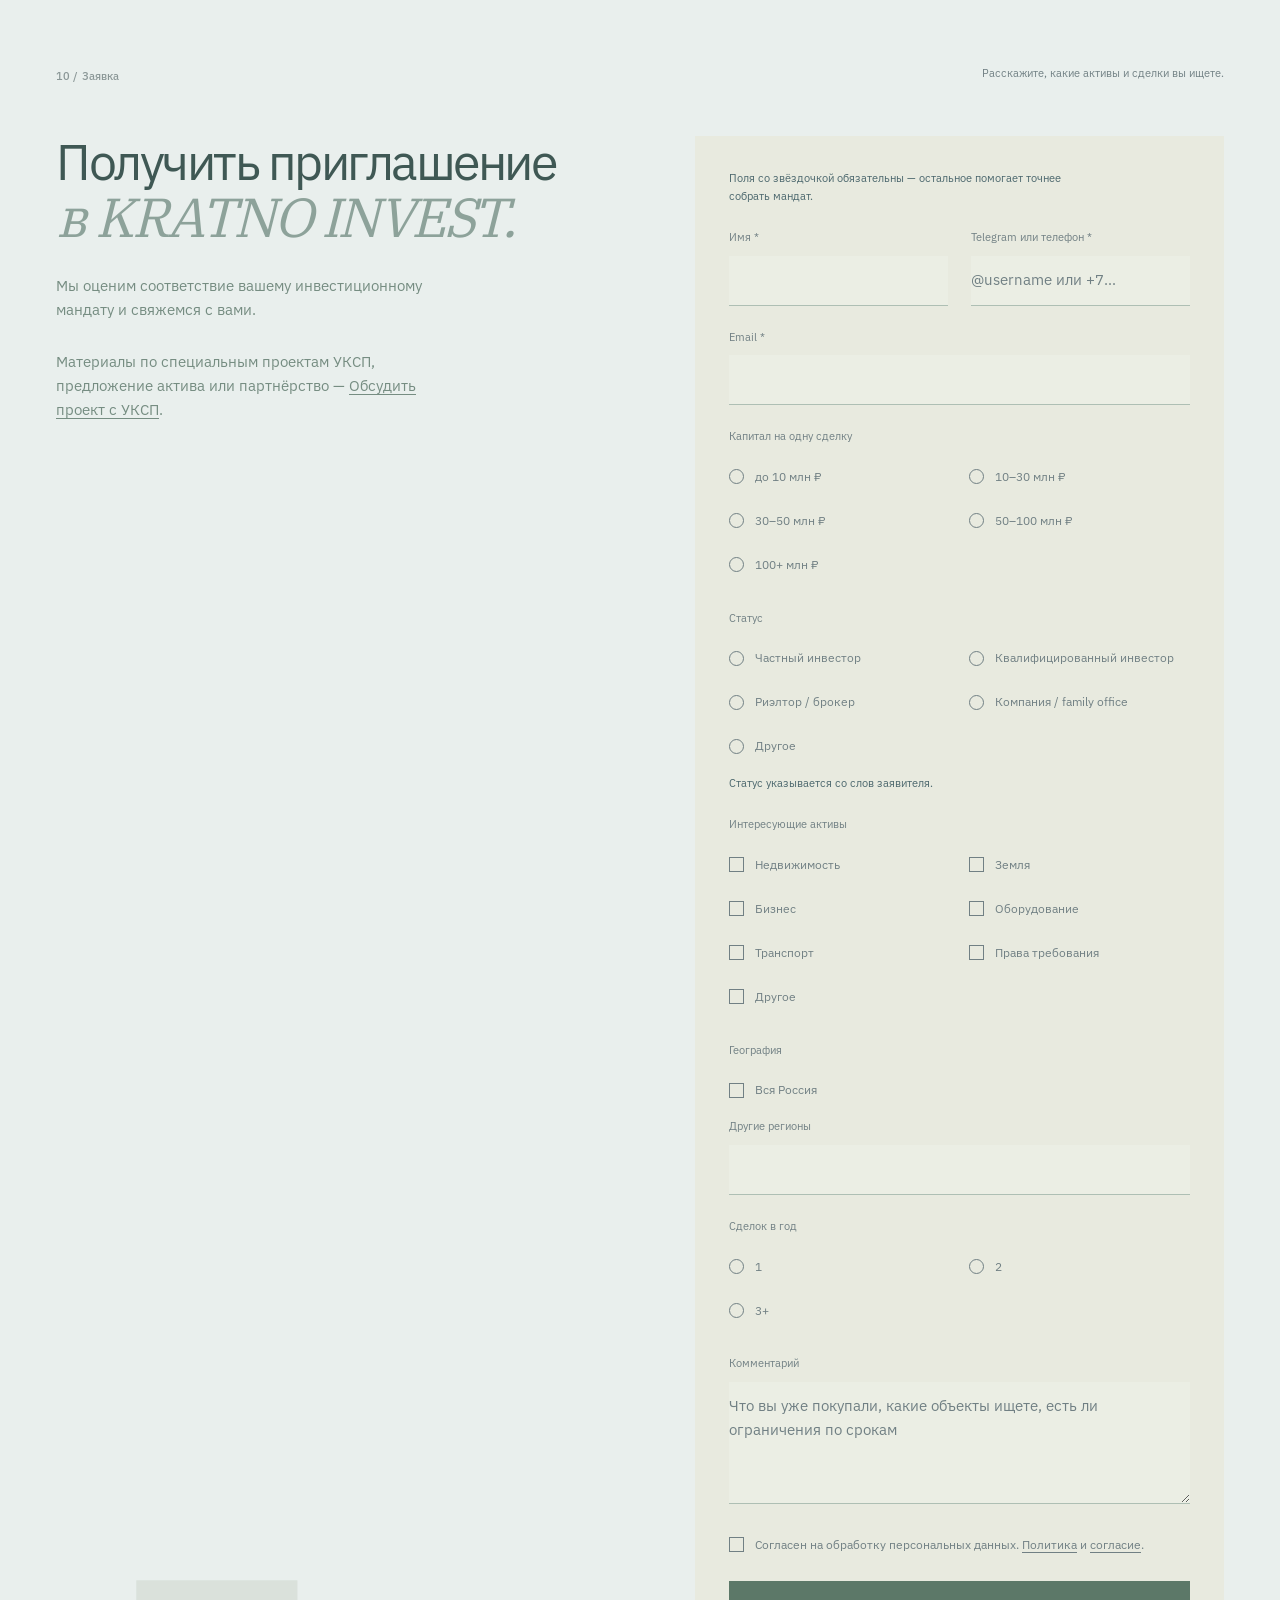
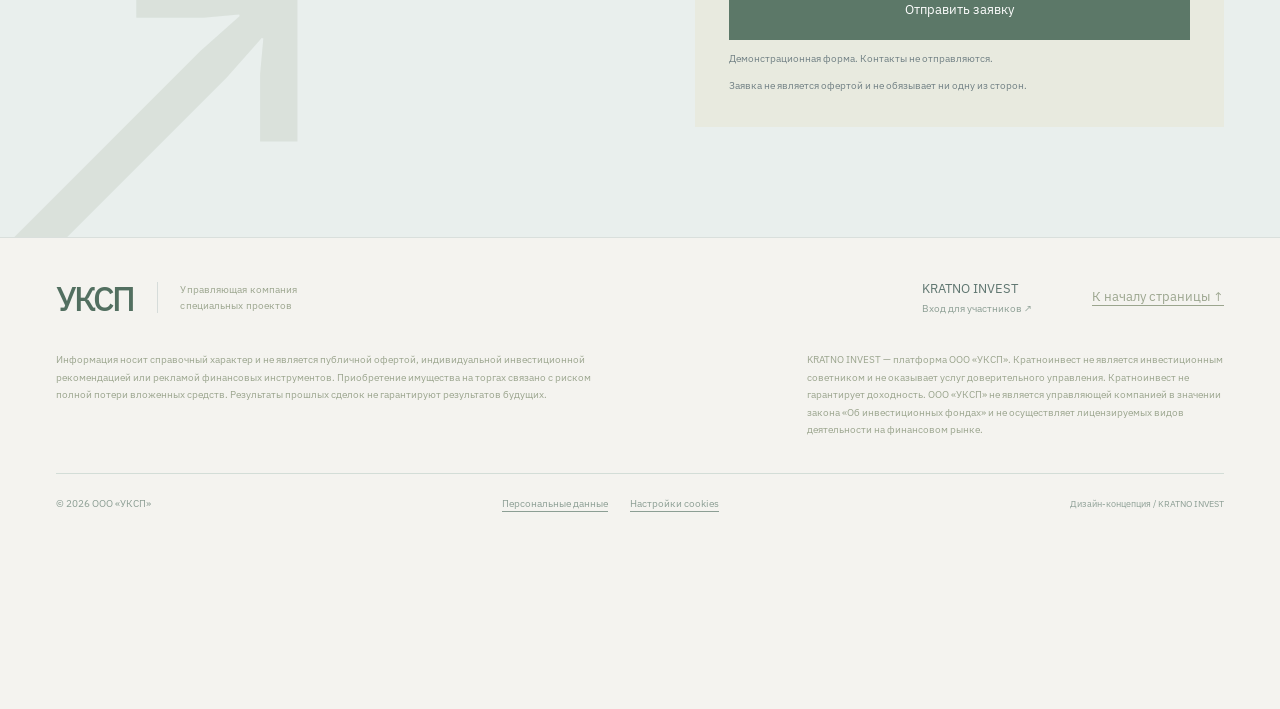
==== commit f52ec089: "KRATNO: итоги портфолио двумя блоками — завершённые и в работе «08 / Опыт»: завершённые проекты (5) " ====
--- a/kratno.html
+++ b/kratno.html
@@ -189,14 +189,25 @@
     </dl>
   </div>
   <div class="wrap">
-    <div class="k-figures-head"><span>Портфолио 2023–2026</span><span>Прошлые результаты не гарантируют будущих</span></div>
-    <dl class="k-figures">
-      <div><dt>инвестиционных проектов: 5 реализовано, 5 в работе</dt><dd>10</dd></div>
-      <div><dt>вложено во все 10 проектов</dt><dd>77,2<small>млн ₽</small></dd></div>
-      <div class="k-fact"><dt>выручка — факт: продажи по 5 реализованным проектам, без НДС</dt><dd>70,7<small>млн ₽</small></dd></div>
-      <div class="k-plan"><dt>выручка — план: 5 проектов в работе, по оценке, без НДС</dt><dd>108,5<small>млн ₽</small></dd></div>
-    </dl>
-    <p class="k-figures-note">План — оценочная стоимость непроданных активов из портфолио, а не цена сделки. Это не прогноз доходности и не обещание результата: фактическая выручка может существенно отличаться от оценки, в том числе в меньшую сторону.</p>
+    <div class="k-figures-head"><span>Портфолио 2023–2026 · 10 проектов · вложено 77,2 млн ₽</span><span>Прошлые результаты не гарантируют будущих</span></div>
+    <div class="k-block k-done" role="group" aria-labelledby="k-done-title">
+      <h3 class="k-block-title" id="k-done-title">Завершённые проекты <span>5</span></h3>
+      <dl class="k-figures">
+        <div><dt>вход</dt><dd>33,7<small>млн ₽</small></dd></div>
+        <div><dt>выручка — продажи, без НДС</dt><dd>70,7<small>млн ₽</small></dd></div>
+        <div class="k-margin"><dt>маржа — выручка минус вход, до налогов и расходов</dt><dd>37,0<small>млн ₽</small></dd></div>
+      </dl>
+    </div>
+    <div class="k-block k-work" role="group" aria-labelledby="k-work-title">
+      <h3 class="k-block-title" id="k-work-title">Проекты в работе <span>5</span></h3>
+      <dl class="k-figures">
+        <div><dt>вход</dt><dd>43,5<small>млн ₽</small></dd></div>
+        <div><dt>плановая выручка — по оценке, без НДС</dt><dd>108,5<small>млн ₽</small></dd></div>
+        <div class="k-margin"><dt>плановая маржа — оценка минус вход, до налогов и расходов</dt><dd>65,0<small>млн ₽</small></dd></div>
+      </dl>
+      <p class="k-figures-note">Плановые цифры — по оценочной стоимости непроданных активов из портфолио, а не по ценам сделок. Это не прогноз доходности и не обещание результата: фактическая выручка и маржа могут существенно отличаться от плана, в том числе в меньшую сторону.</p>
+    </div>
+    <p class="k-figures-note">Маржа — разница выручки и входа до налогов и расходов, не чистая прибыль.</p>
   </div>
 </section>
 <section id="faq" class="section">
--- a/kratno.css
+++ b/kratno.css
@@ -150,25 +150,34 @@
 html:has(#cookie:not([hidden])){scroll-padding-bottom:170px}
 body:has(#cookie:not([hidden])){padding-bottom:170px}
 
-/* Итоги портфолио в разделе «08 / Опыт». Цифры — из «Портфолио 2023-2026.xlsx», лист «История»:
-   10 строк, 5 со статусом «продано»; вложено = сумма колонки «Стоимость приобретения» по всем 10;
-   факт выручки = сумма «Цена продажи» по 5 проданным; план = сумма «Оценочная цена» по 5 непроданным;
-   продажи = сумма «Цена продажи» по 5 проданным. Типографика — как у .project-sale на главной. */
+/* Итоги портфолио в разделе «08 / Опыт» — два блока: завершённые проекты и проекты в работе.
+   Цифры — из «Портфолио 2023-2026.xlsx», лист «История» (10 строк): завершённые = 5 со статусом «продано»
+   (вход = сумма «Стоимость приобретения», выручка = сумма «Цена продажи», маржа = выручка − вход);
+   в работе = 5 непроданных (вход, плановая выручка = сумма «Оценочная цена», плановая маржа = оценка − вход).
+   Типографика чисел — как у .project-sale на главной; блок «в работе» светлее, чтобы план не читался как факт. */
 .k-figures-head{display:flex;justify-content:space-between;gap:20px;margin-top:64px;padding-bottom:14px;border-bottom:1px solid var(--line);font-size:10px;color:#8aa195}
-.k-figures{display:grid;grid-template-columns:repeat(4,minmax(0,1fr));gap:0;margin:0}
-.k-figures>div{display:flex;flex-direction:column-reverse;justify-content:flex-end;gap:12px;padding:26px 24px 8px 0;border-right:1px solid var(--line)}
+.k-block{margin-top:34px}
+.k-block+.k-block{margin-top:46px;padding-top:34px;border-top:1px solid var(--line)}
+h3.k-block-title{display:flex;align-items:baseline;gap:12px;margin:0;font-family:var(--sans);font-weight:400;font-size:20px;letter-spacing:-.02em;line-height:1.3;color:#344a4e}
+.k-block-title span{font-size:12px;letter-spacing:0;color:#8aa195}
+.k-figures{display:grid;grid-template-columns:repeat(3,minmax(0,1fr));gap:0;margin:8px 0 0}
+.k-figures>div{display:flex;flex-direction:column-reverse;justify-content:flex-end;gap:12px;padding:20px 24px 6px 0;border-right:1px solid var(--line)}
 .k-figures>div+div{padding-left:24px}
 .k-figures>div:last-child{border-right:0}
-.k-figures dt{font-size:11px;line-height:1.45;color:#6f837b;max-width:190px}
+.k-figures dt{font-size:11px;line-height:1.45;color:#6f837b;max-width:230px}
 .k-figures dd{margin:0;font-family:var(--sans);font-weight:400;font-size:64px;letter-spacing:-.055em;line-height:1.03;color:#5c7d67;white-space:nowrap}
 .k-figures small{font-family:var(--sans);font-weight:400;font-size:13px;letter-spacing:-.015em;margin-left:10px;color:#94ab98}
+.k-figures>div:not(.k-margin) dd{color:#7f9a89}
+.k-work .k-figures dd,.k-work .k-figures>div:not(.k-margin) dd{color:#a1b4a7}
+.k-work .k-figures small{color:#b3c2b7}
+.k-work .k-block-title{color:#5d7176}
+.k-figures-note{max-width:78ch;margin:20px 0 0;font-size:11px;line-height:1.7;color:#6f837b}
 @media(max-width:1250px){.k-figures dd{font-size:52px}}
-@media(max-width:960px){.k-figures{grid-template-columns:repeat(2,minmax(0,1fr))}.k-figures>div:nth-child(2){border-right:0}.k-figures>div:nth-child(3){padding-left:0}.k-figures>div:nth-child(n+3){border-top:1px solid var(--line);margin-top:18px}}
-@media(max-width:680px){.k-figures-head{margin-top:44px;font-size:8px}.k-figures dd{font-size:40px}.k-figures small{font-size:10px;margin-left:7px}.k-figures>div{padding:20px 12px 6px 0}.k-figures>div+div{padding-left:12px}.k-figures>div:nth-child(3){padding-left:0}.k-figures dt{font-size:10px}}
-@media print{.k-figures dd{font-size:32px}}
-
-/* Факт и план выручки: план светлее, как «Стоимость приобретения» на главной, чтобы не читался наравне с фактом */
-.k-figures .k-plan dd{color:#a1b4a7}
-.k-figures .k-plan small{color:#b3c2b7}
-.k-figures-note{max-width:78ch;margin:22px 0 0;font-size:11px;line-height:1.7;color:#6f837b}
-@media(max-width:680px){.k-figures-note{font-size:10px;margin-top:18px}}
+@media(max-width:960px){.k-figures dd{font-size:42px}.k-figures>div{padding-right:16px}.k-figures>div+div{padding-left:16px}}
+@media(max-width:680px){.k-figures-head{margin-top:44px;font-size:8px;flex-direction:column;gap:4px}.k-block{margin-top:24px}.k-block+.k-block{margin-top:32px;padding-top:24px}
+  h3.k-block-title{font-size:17px}
+  .k-figures{grid-template-columns:repeat(2,minmax(0,1fr))}
+  .k-figures>div{padding:16px 12px 6px 0}.k-figures>div+div{padding-left:12px}.k-figures>div:nth-child(2){border-right:0}
+  .k-figures>div.k-margin{grid-column:1/-1;padding-left:0;border-top:1px solid var(--line);margin-top:14px}
+  .k-figures dd{font-size:38px}.k-figures small{font-size:10px;margin-left:7px}.k-figures dt{font-size:10px}.k-figures-note{font-size:10px;margin-top:16px}}
+@media print{.k-figures dd{font-size:30px}}
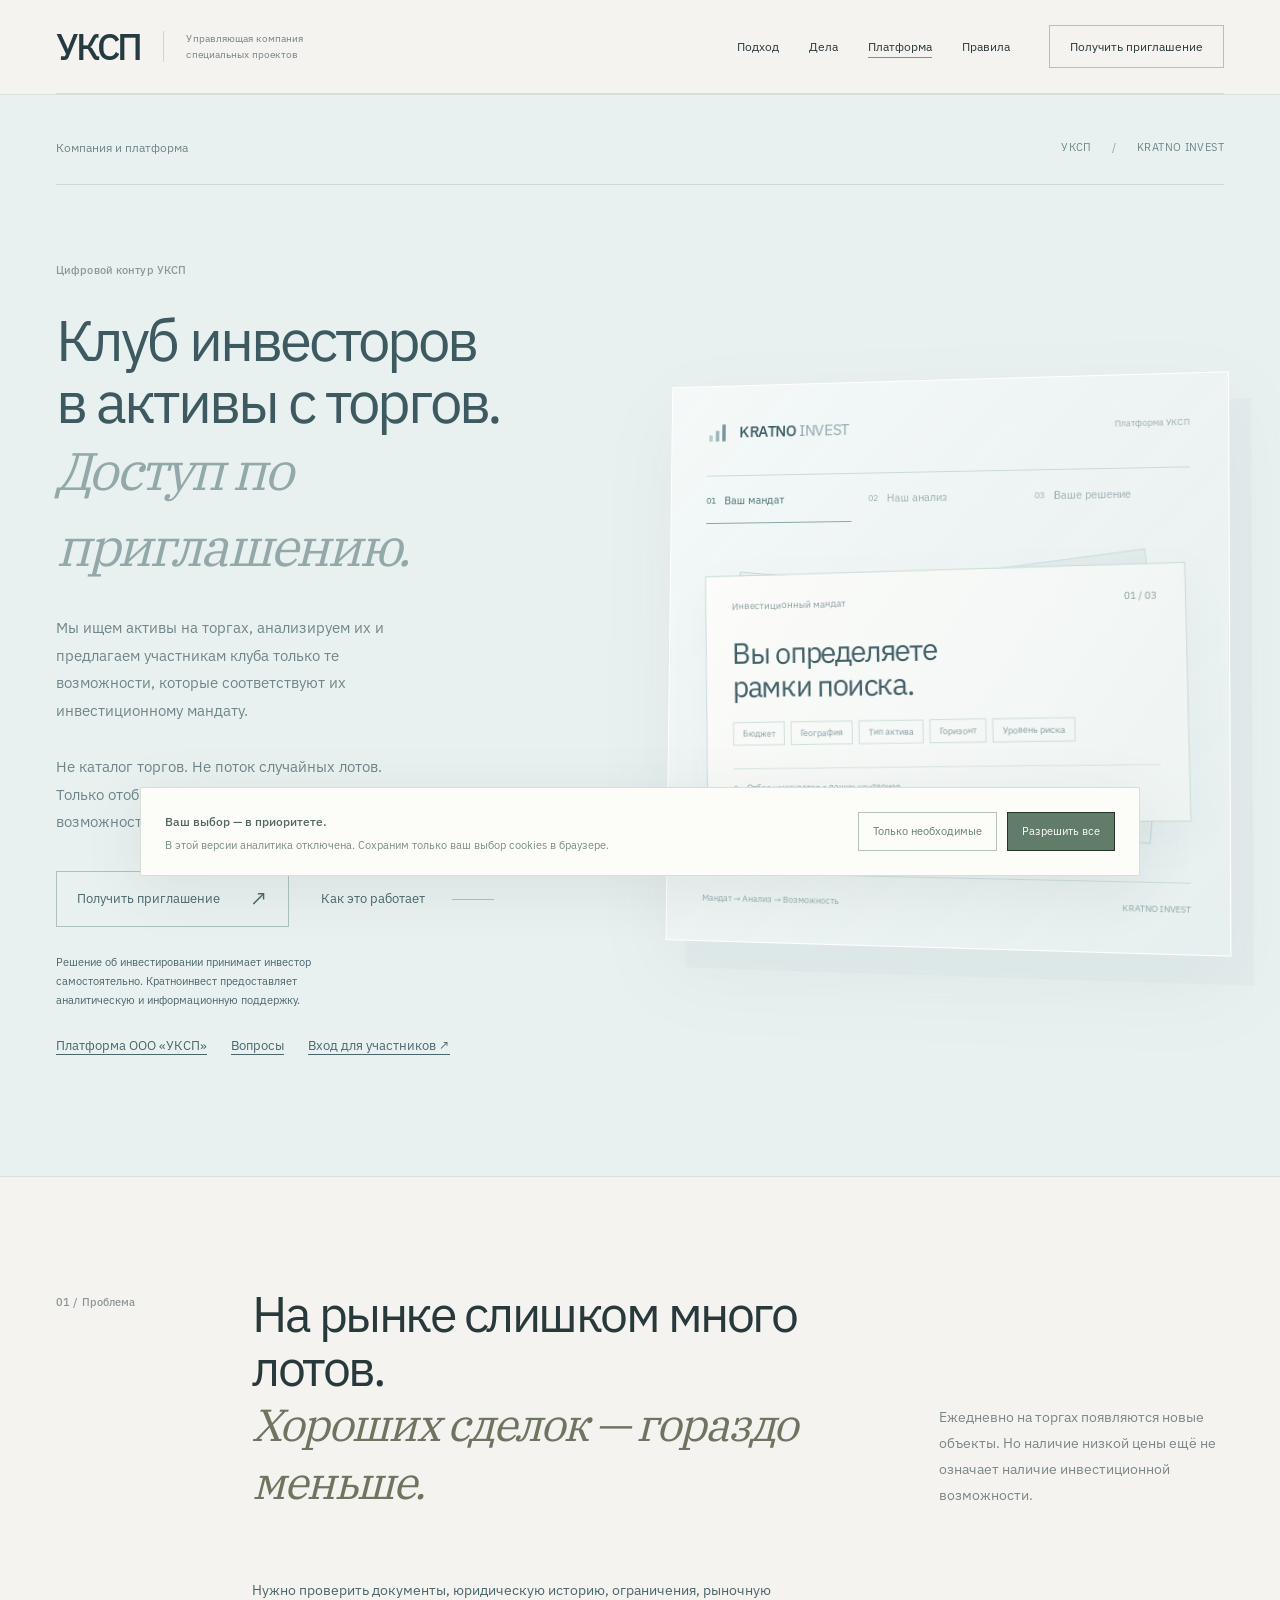
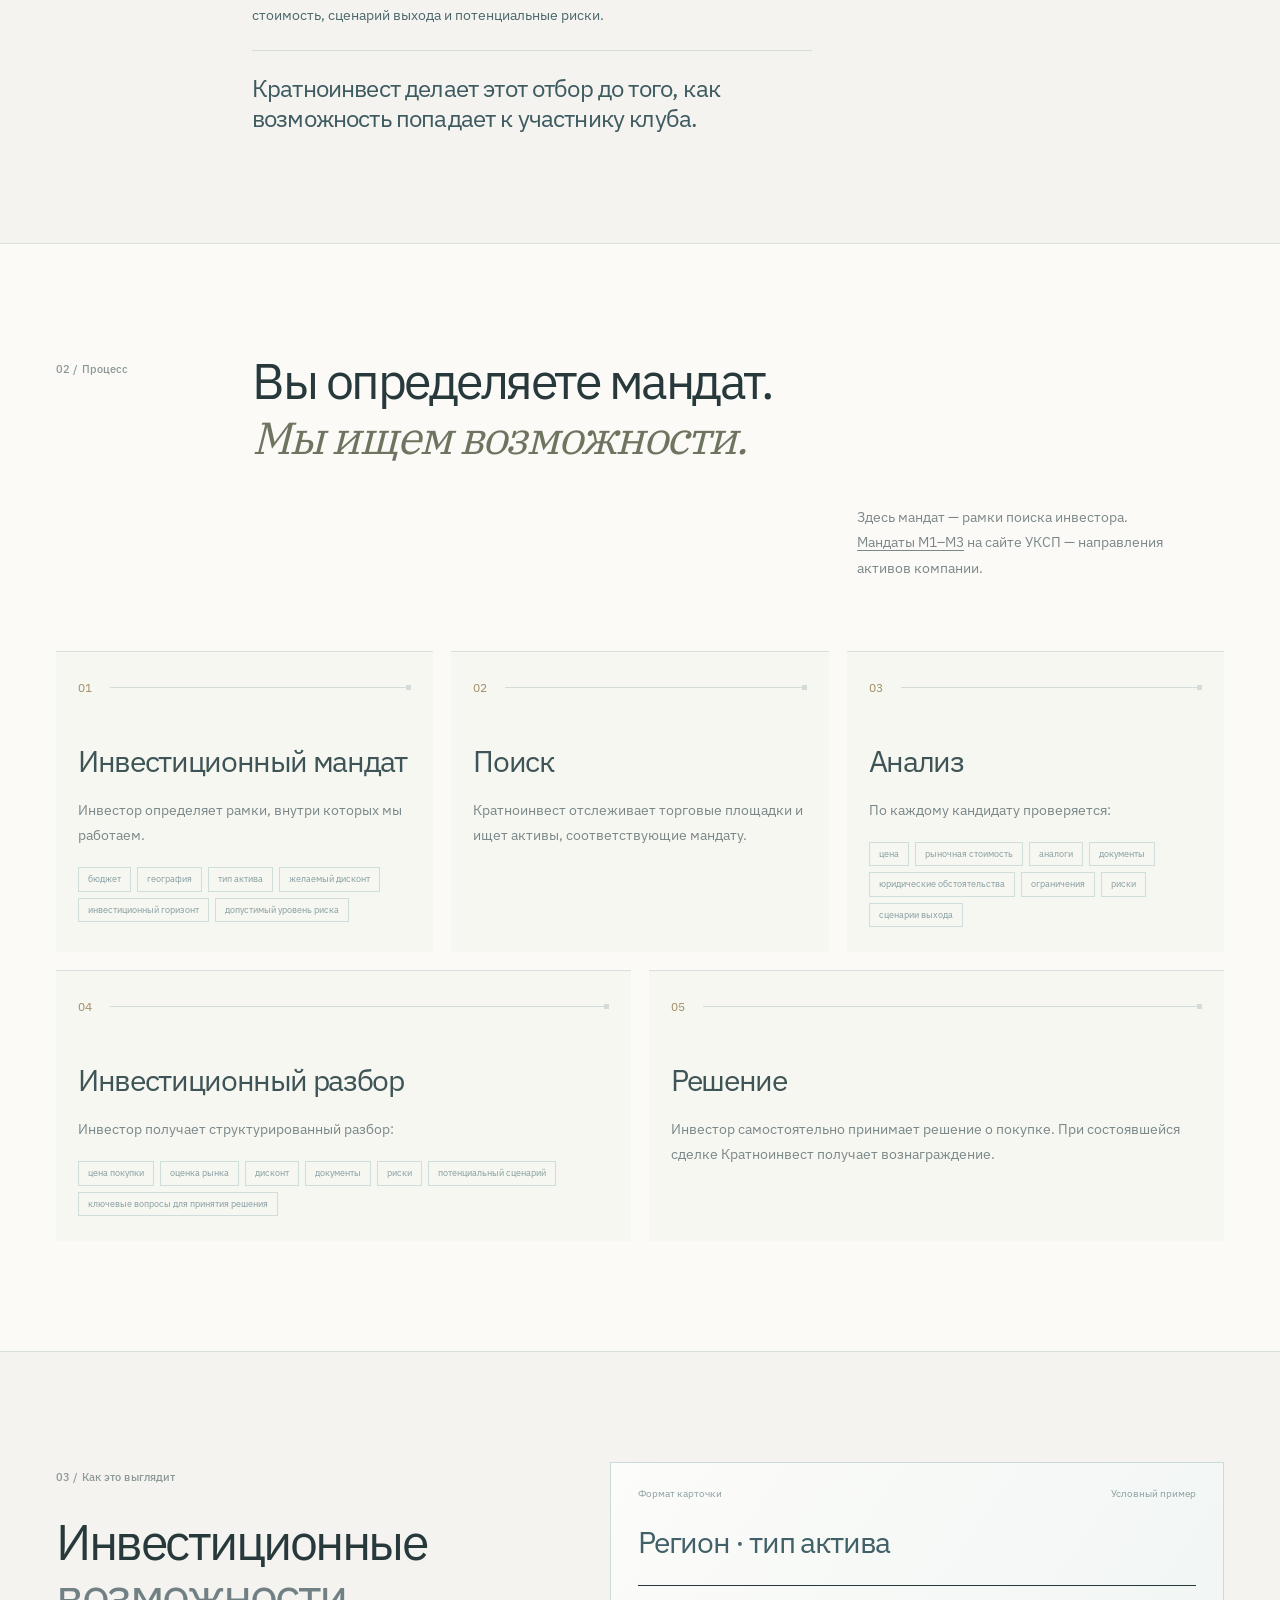
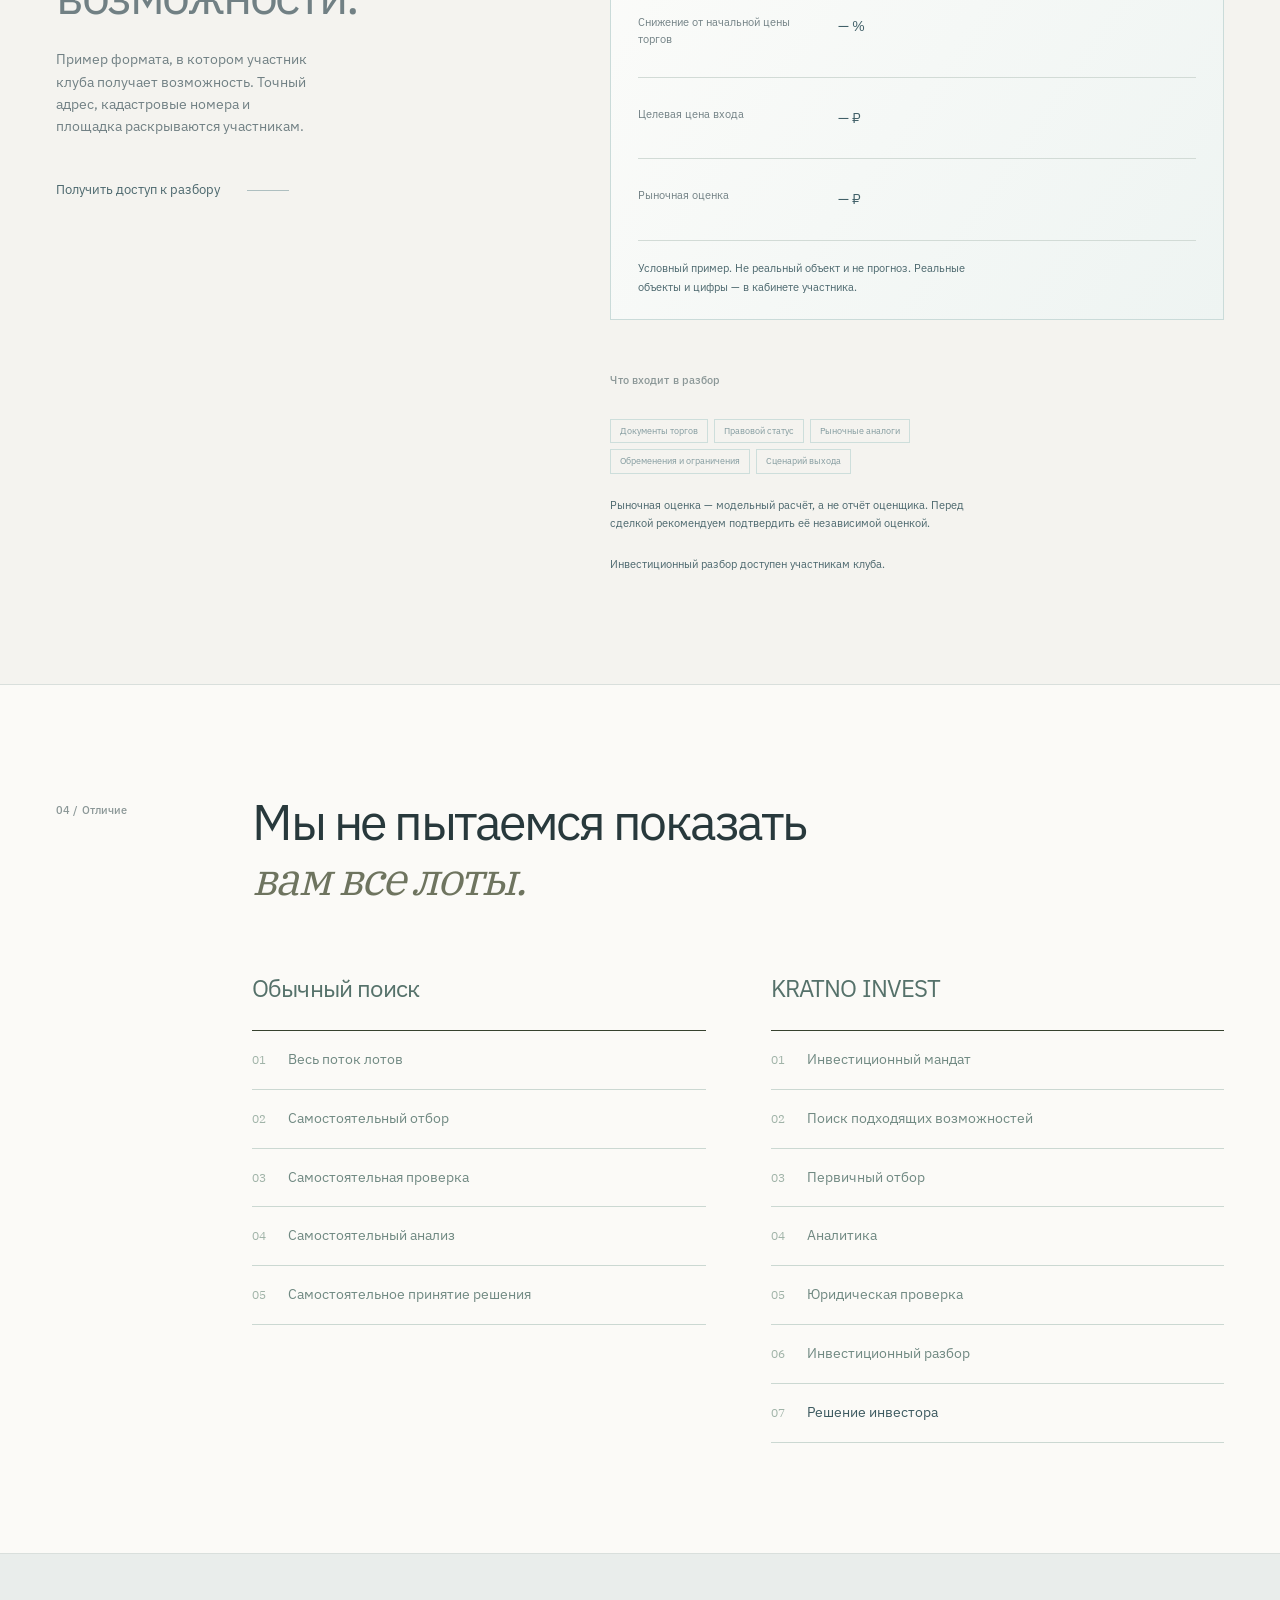
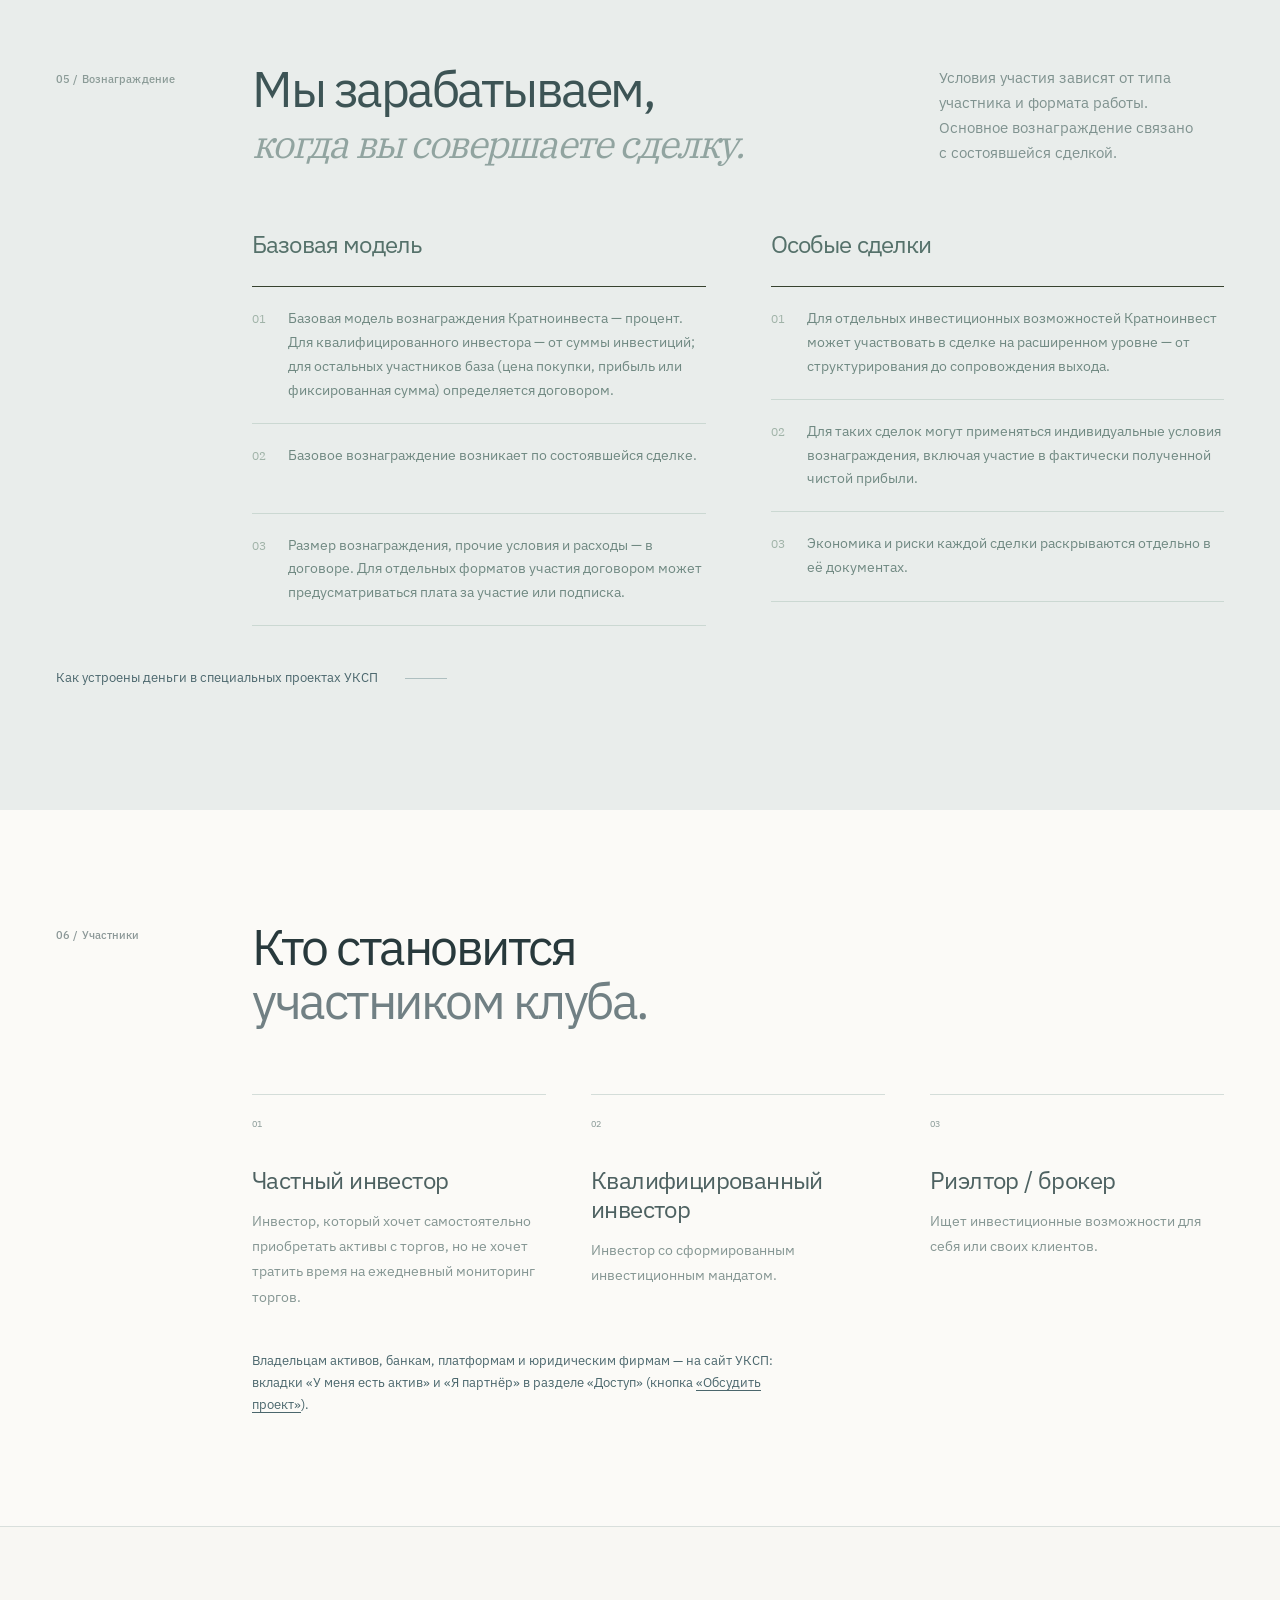
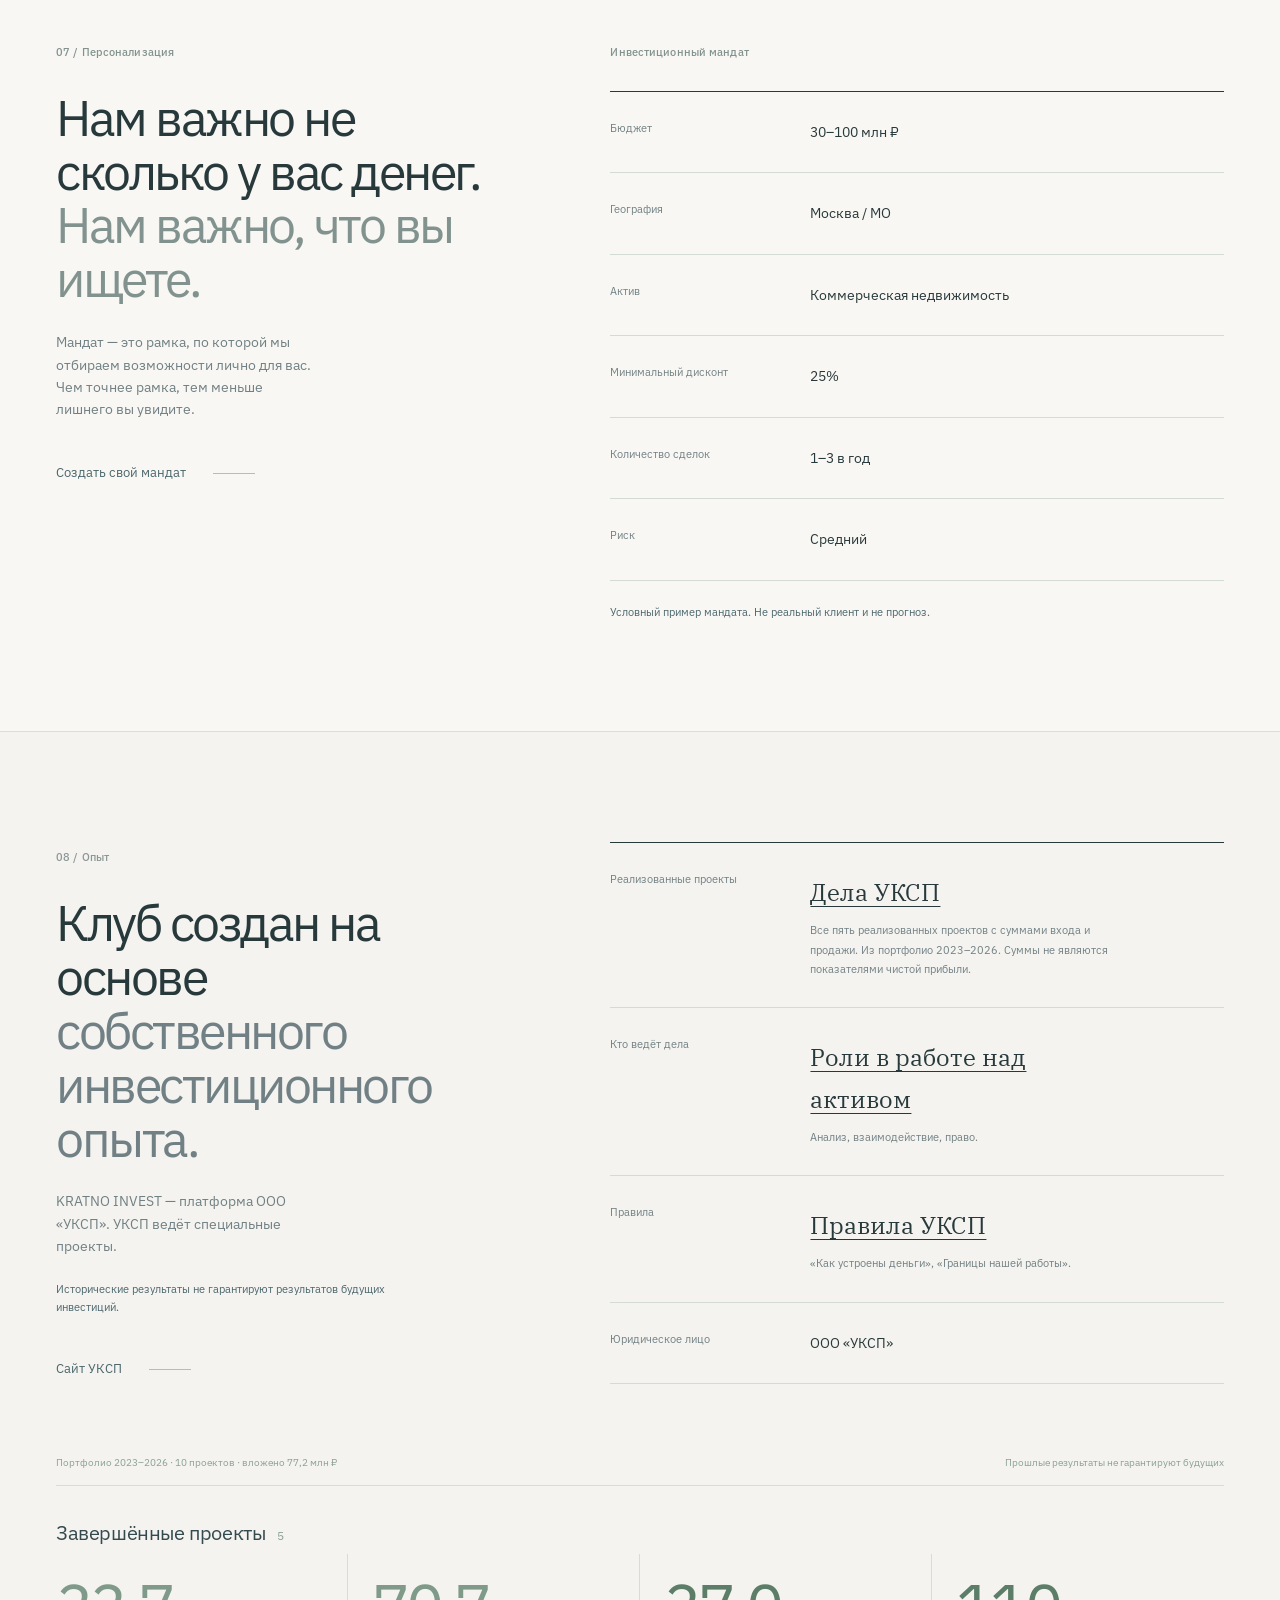
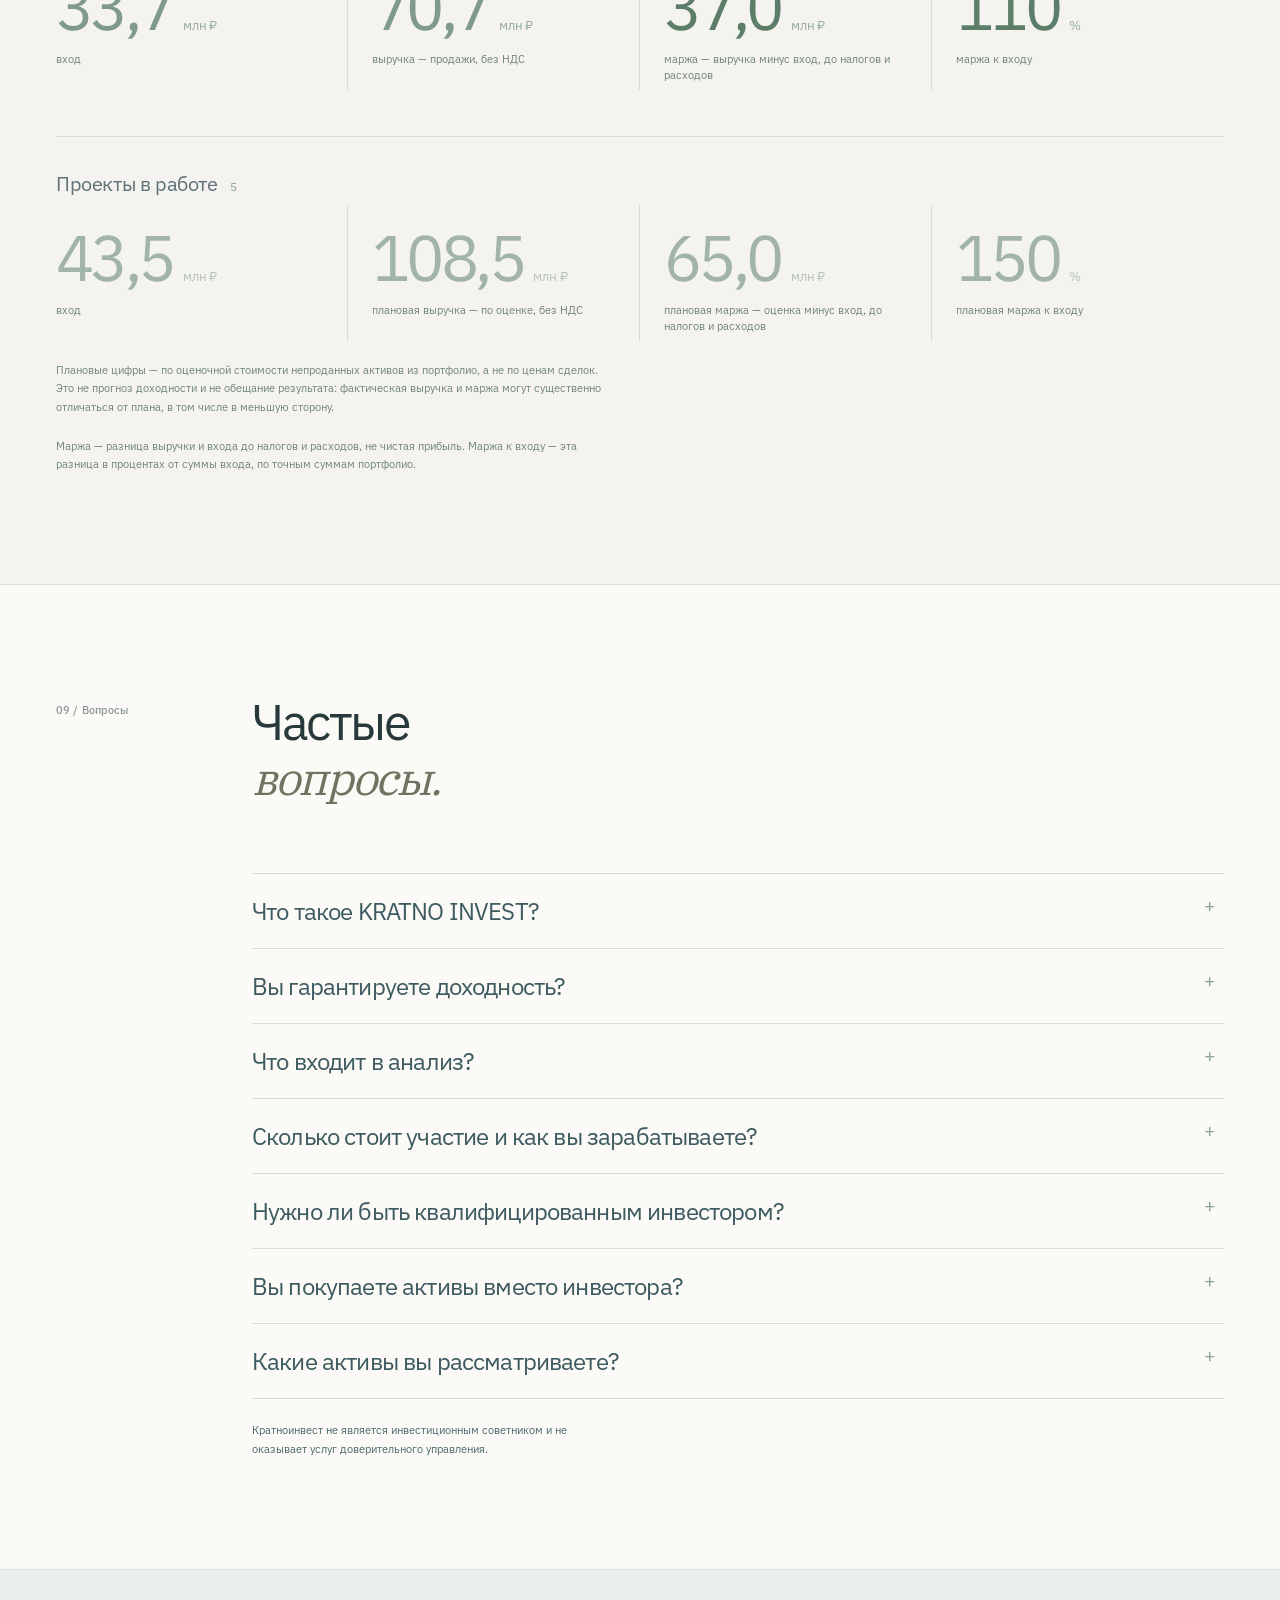
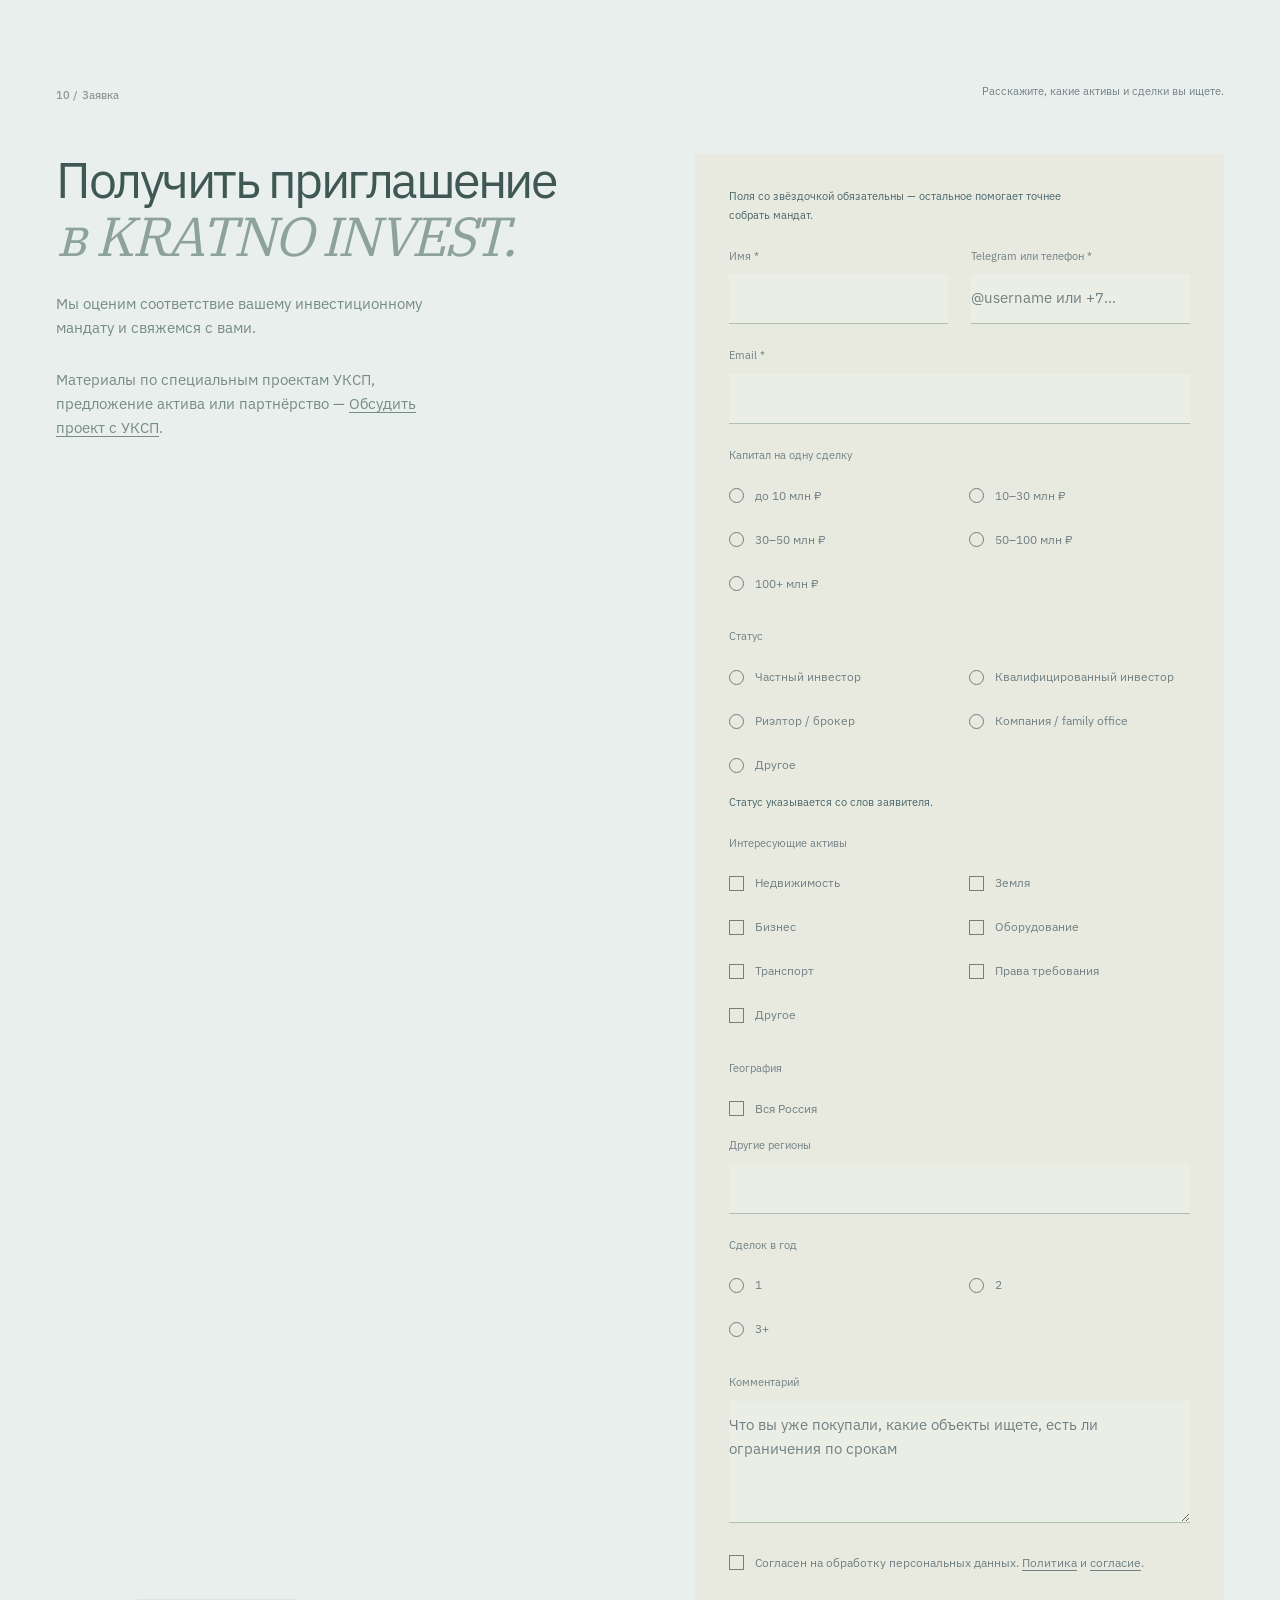
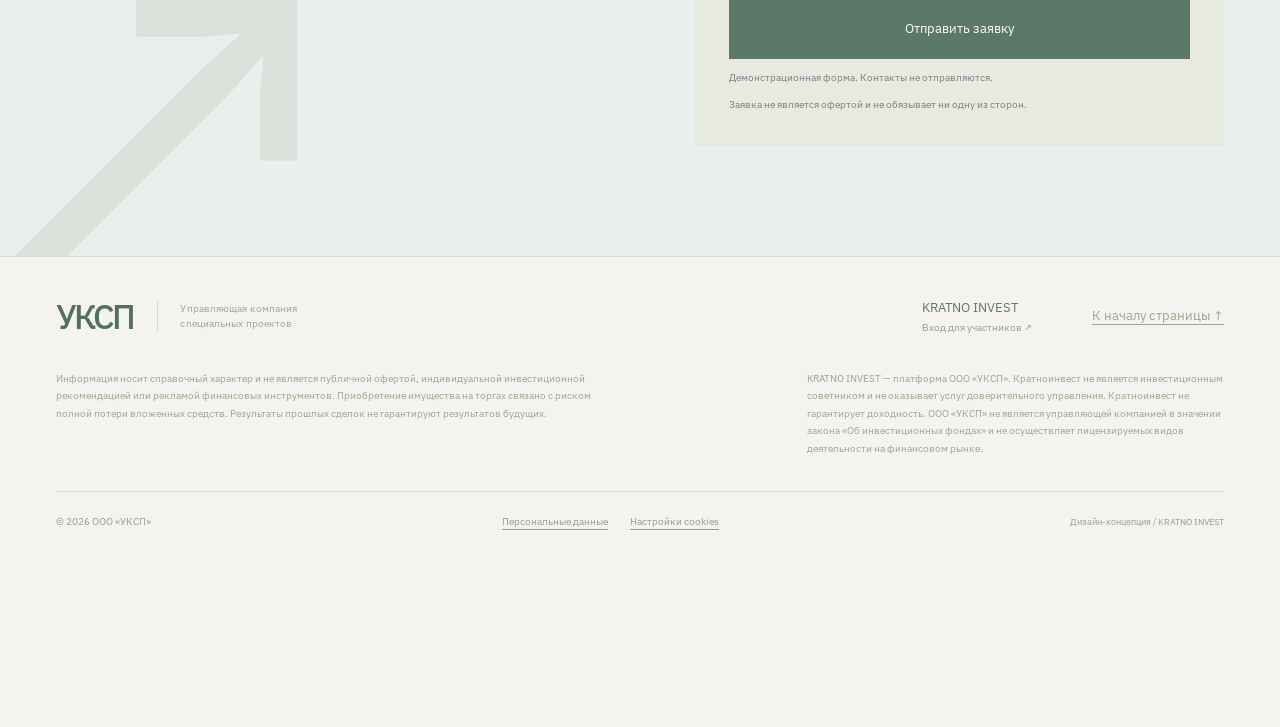
==== commit df183263: "KRATNO: маржа в процентах к входу В обоих блоках «08 / Опыт» добавлена маржа к входу: завершённые пр" ====
--- a/kratno.html
+++ b/kratno.html
@@ -196,6 +196,7 @@
         <div><dt>вход</dt><dd>33,7<small>млн ₽</small></dd></div>
         <div><dt>выручка — продажи, без НДС</dt><dd>70,7<small>млн ₽</small></dd></div>
         <div class="k-margin"><dt>маржа — выручка минус вход, до налогов и расходов</dt><dd>37,0<small>млн ₽</small></dd></div>
+        <div class="k-margin"><dt>маржа к входу</dt><dd>110<small>%</small></dd></div>
       </dl>
     </div>
     <div class="k-block k-work" role="group" aria-labelledby="k-work-title">
@@ -204,10 +205,11 @@
         <div><dt>вход</dt><dd>43,5<small>млн ₽</small></dd></div>
         <div><dt>плановая выручка — по оценке, без НДС</dt><dd>108,5<small>млн ₽</small></dd></div>
         <div class="k-margin"><dt>плановая маржа — оценка минус вход, до налогов и расходов</dt><dd>65,0<small>млн ₽</small></dd></div>
+        <div class="k-margin"><dt>плановая маржа к входу</dt><dd>150<small>%</small></dd></div>
       </dl>
       <p class="k-figures-note">Плановые цифры — по оценочной стоимости непроданных активов из портфолио, а не по ценам сделок. Это не прогноз доходности и не обещание результата: фактическая выручка и маржа могут существенно отличаться от плана, в том числе в меньшую сторону.</p>
     </div>
-    <p class="k-figures-note">Маржа — разница выручки и входа до налогов и расходов, не чистая прибыль.</p>
+    <p class="k-figures-note">Маржа — разница выручки и входа до налогов и расходов, не чистая прибыль. Маржа к входу — эта разница в процентах от суммы входа, по точным суммам портфолио.</p>
   </div>
 </section>
 <section id="faq" class="section">
--- a/kratno.css
+++ b/kratno.css
@@ -160,7 +160,7 @@
 .k-block+.k-block{margin-top:46px;padding-top:34px;border-top:1px solid var(--line)}
 h3.k-block-title{display:flex;align-items:baseline;gap:12px;margin:0;font-family:var(--sans);font-weight:400;font-size:20px;letter-spacing:-.02em;line-height:1.3;color:#344a4e}
 .k-block-title span{font-size:12px;letter-spacing:0;color:#8aa195}
-.k-figures{display:grid;grid-template-columns:repeat(3,minmax(0,1fr));gap:0;margin:8px 0 0}
+.k-figures{display:grid;grid-template-columns:repeat(4,minmax(0,1fr));gap:0;margin:8px 0 0}
 .k-figures>div{display:flex;flex-direction:column-reverse;justify-content:flex-end;gap:12px;padding:20px 24px 6px 0;border-right:1px solid var(--line)}
 .k-figures>div+div{padding-left:24px}
 .k-figures>div:last-child{border-right:0}
@@ -173,11 +173,13 @@
 .k-work .k-block-title{color:#5d7176}
 .k-figures-note{max-width:78ch;margin:20px 0 0;font-size:11px;line-height:1.7;color:#6f837b}
 @media(max-width:1250px){.k-figures dd{font-size:52px}}
-@media(max-width:960px){.k-figures dd{font-size:42px}.k-figures>div{padding-right:16px}.k-figures>div+div{padding-left:16px}}
+@media(max-width:1250px){.k-figures{grid-template-columns:repeat(2,minmax(0,1fr))}.k-figures>div:nth-child(2){border-right:0}.k-figures>div:nth-child(3){padding-left:0}.k-figures>div:nth-child(n+3){border-top:1px solid var(--line);margin-top:14px}}
+@media(max-width:960px){.k-figures dd{font-size:42px}.k-figures>div{padding-right:16px}.k-figures>div+div{padding-left:16px}.k-figures>div:nth-child(3){padding-left:0}}
 @media(max-width:680px){.k-figures-head{margin-top:44px;font-size:8px;flex-direction:column;gap:4px}.k-block{margin-top:24px}.k-block+.k-block{margin-top:32px;padding-top:24px}
   h3.k-block-title{font-size:17px}
   .k-figures{grid-template-columns:repeat(2,minmax(0,1fr))}
   .k-figures>div{padding:16px 12px 6px 0}.k-figures>div+div{padding-left:12px}.k-figures>div:nth-child(2){border-right:0}
-  .k-figures>div.k-margin{grid-column:1/-1;padding-left:0;border-top:1px solid var(--line);margin-top:14px}
+  .k-figures>div:nth-child(3){padding-left:0}
   .k-figures dd{font-size:38px}.k-figures small{font-size:10px;margin-left:7px}.k-figures dt{font-size:10px}.k-figures-note{font-size:10px;margin-top:16px}}
+@media(max-width:370px){.k-figures dd{font-size:31px}.k-figures small{font-size:9px;margin-left:5px}}
 @media print{.k-figures dd{font-size:30px}}
